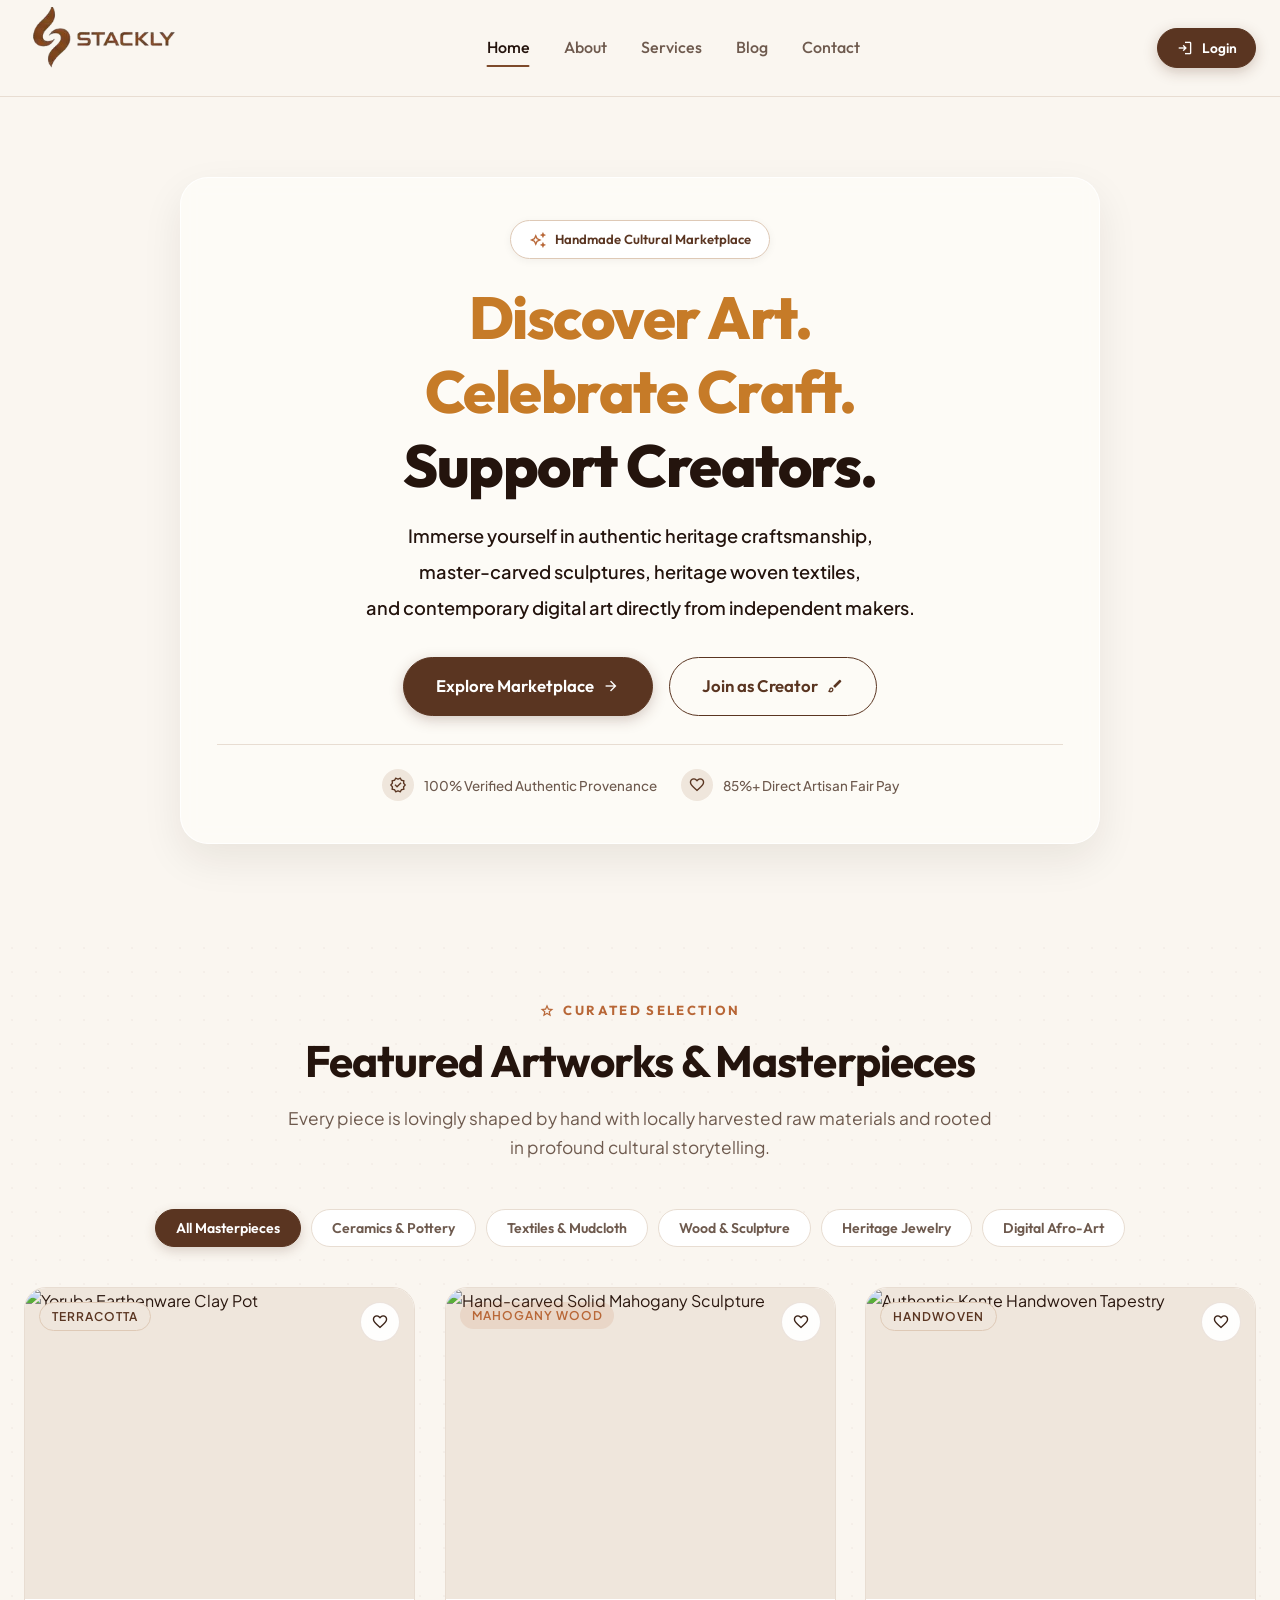
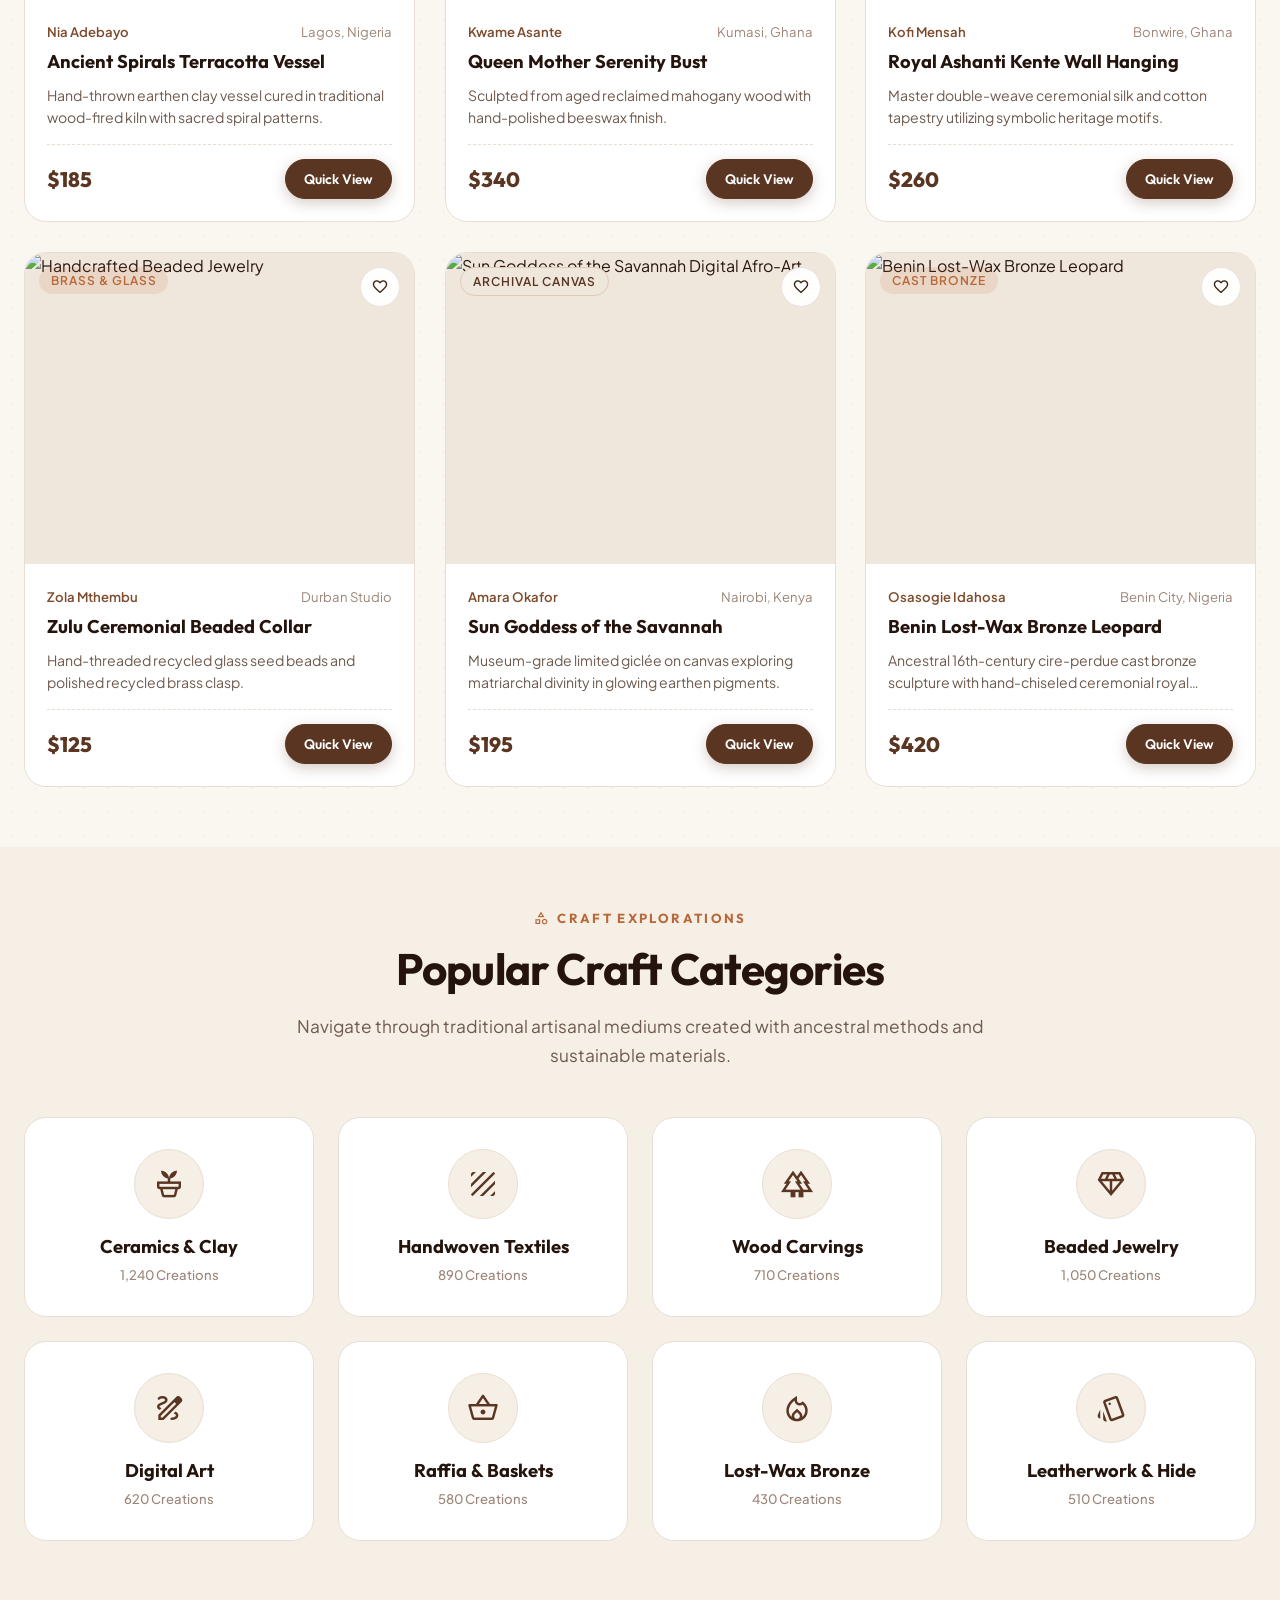
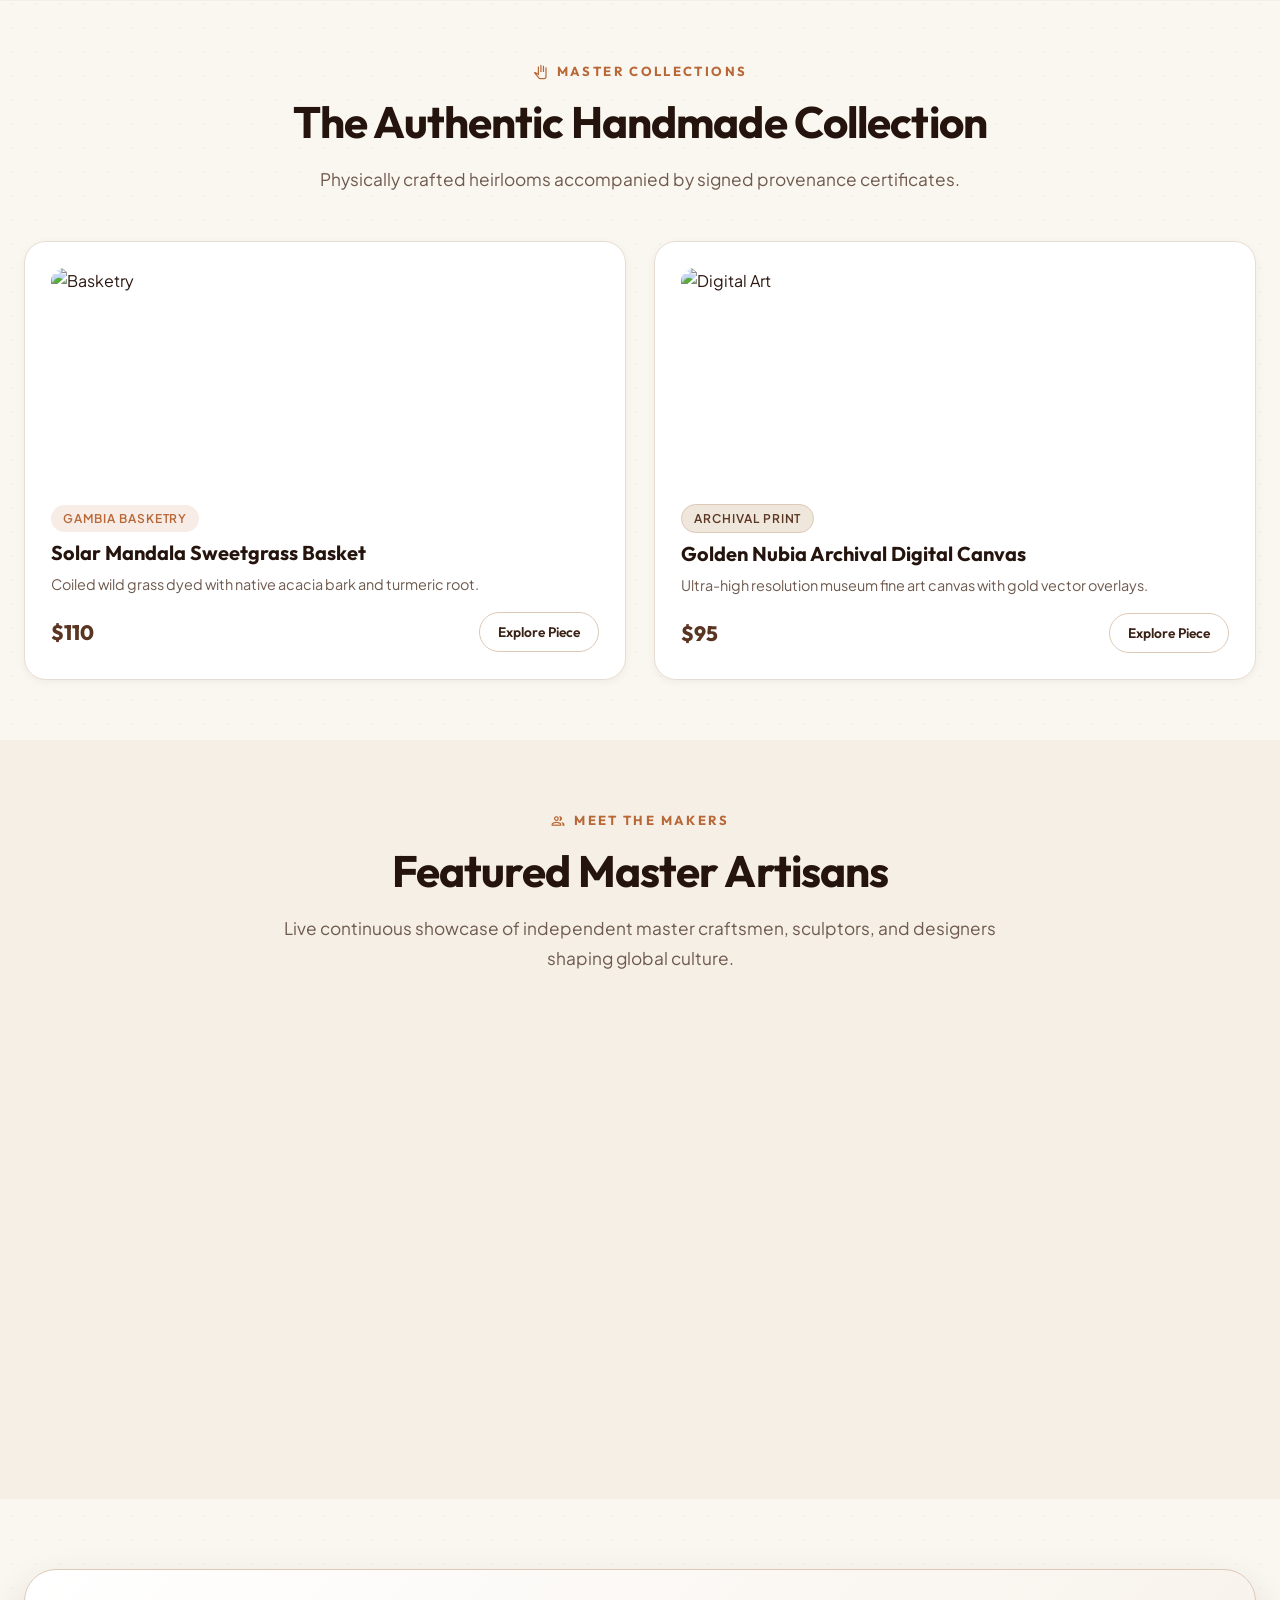
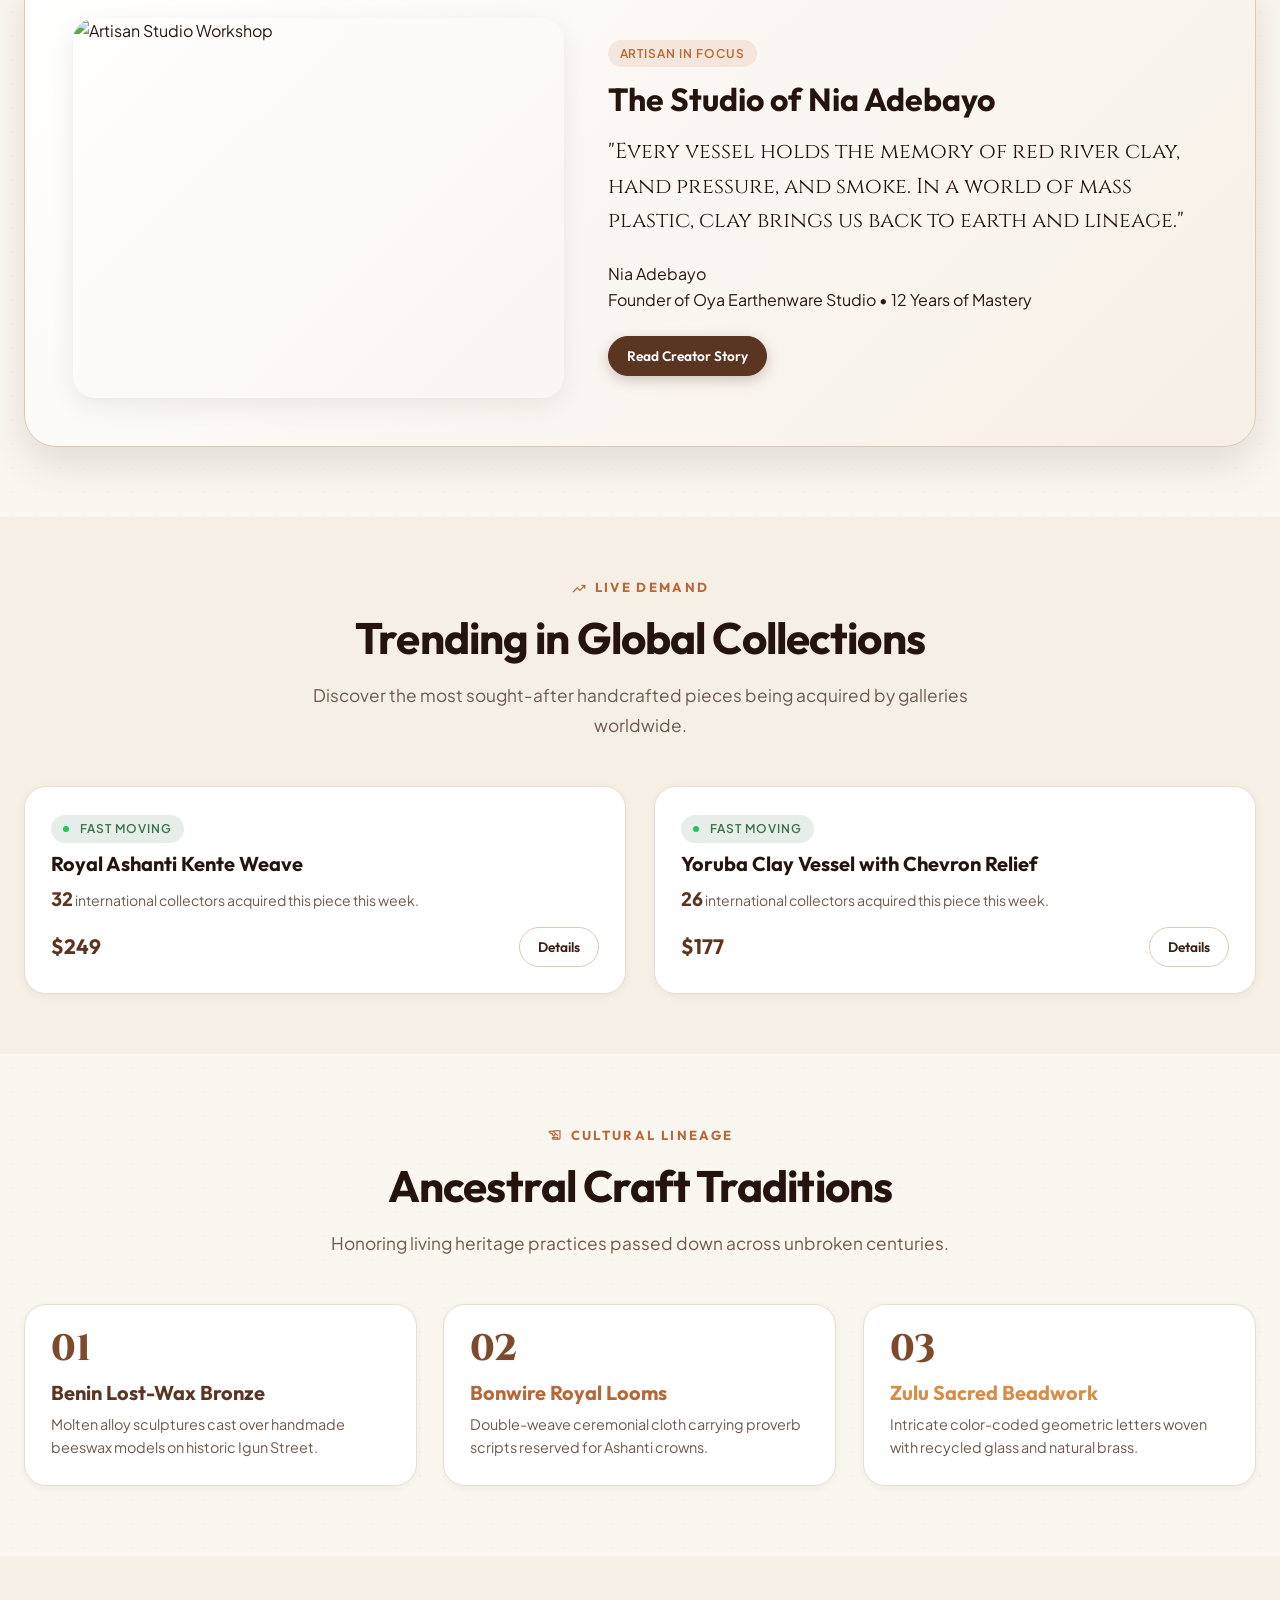
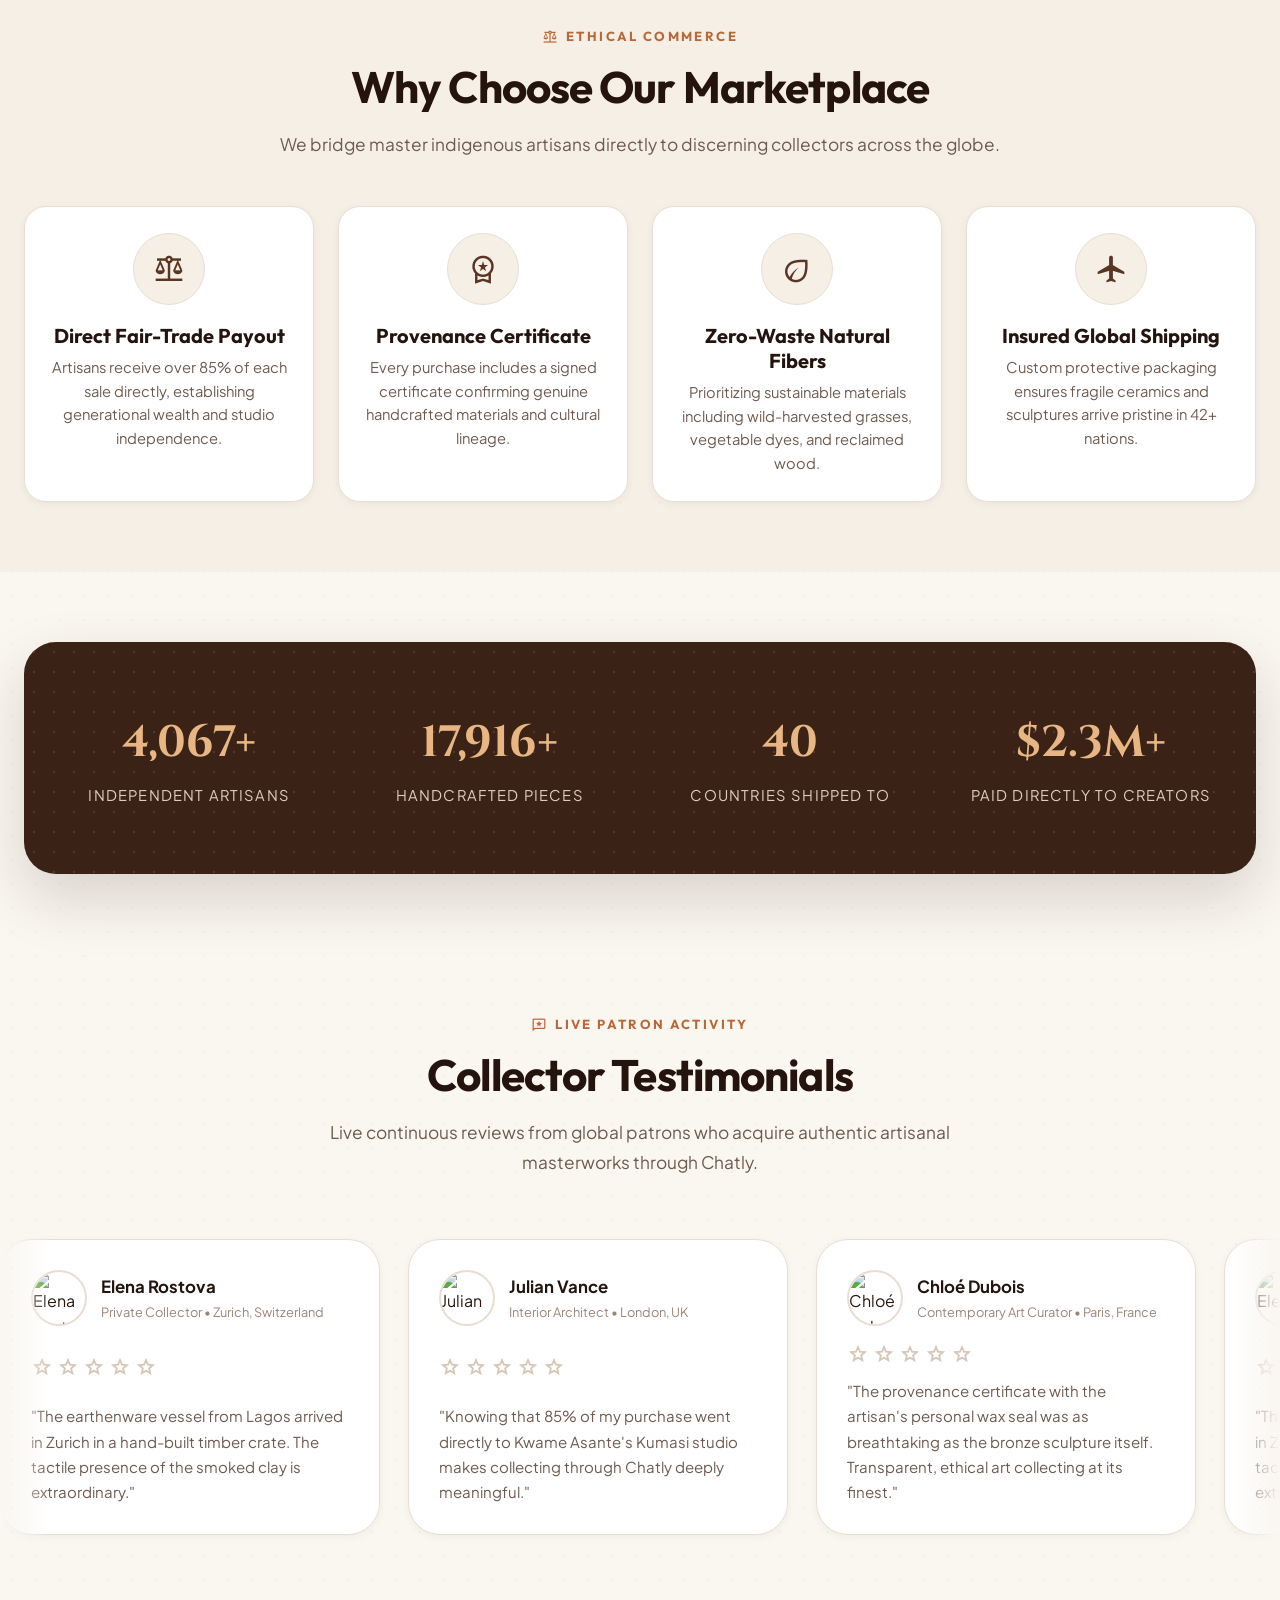
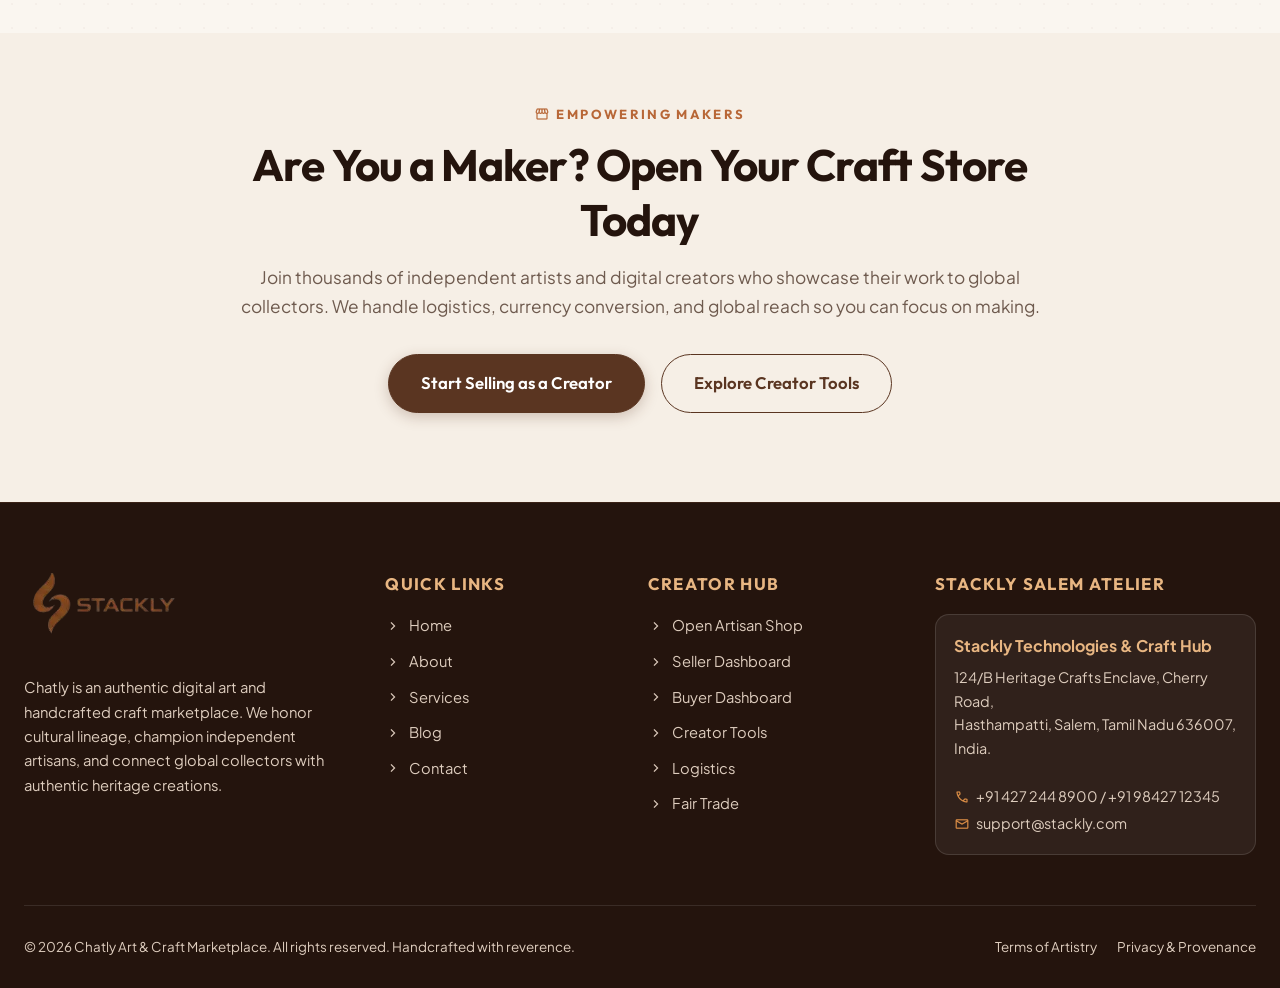
==== index.html @ 134a9aee "Add signup page with form for account creation and preloader animation" ====
<!DOCTYPE html>
<html lang="en">
<head>
  <meta charset="UTF-8">
  <meta name="viewport" content="width=device-width, initial-scale=1.0">
  <title>Chatly | Premium Art & Craft Marketplace</title>
  <meta name="description" content="Discover authentic handcrafted artworks, traditional crafts, sculpted treasures, handwoven textiles, and digital creator collections.">
  <link rel="stylesheet" href="css/style.css">
  <link rel="stylesheet" href="https://fonts.googleapis.com/css2?family=Material+Symbols+Outlined:opsz,wght,FILL,GRAD@20..48,100..700,0..1,-50..200" />
</head>
<body class="craft-texture">

  <!-- UNIQUE ART & CRAFT PRELOADER -->
  <div id="artisan-preloader" class="artisan-preloader" aria-label="Loading Art & Craft Store">
    <div class="preloader-curtain curtain-left"></div>
    <div class="preloader-curtain curtain-right"></div>
    <div class="preloader-content">
      <div class="sketch-stage">
        <svg class="sketch-lines-svg" viewBox="0 0 320 320" fill="none" xmlns="http://www.w3.org/2000/svg">
          <circle class="stroke-ring" cx="160" cy="160" r="118" stroke="rgba(125, 74, 43, 0.35)" stroke-width="2" stroke-dasharray="14 10" />
          <path class="stroke-pencil" d="M 45 160 C 45 96 96 45 160 45 C 224 45 275 96 275 160 C 275 224 224 275 160 275" stroke="#5A3521" stroke-width="2.5" stroke-linecap="round" />
          <path class="stroke-brush" d="M 60 130 Q 160 30 260 130 Q 280 220 160 260 Q 40 220 60 130" stroke="#B86737" stroke-width="3" stroke-linecap="round" />
          <path class="craft-spiral" d="M 160 160 m -28 0 a 28,28 0 1,0 56,0 a 28,28 0 1,0 -56,0 m -18 0 a 46,46 0 1,0 92,0 a 46,46 0 1,0 -92,0" stroke="#7D4A2B" stroke-width="2" stroke-linecap="round" />
        </svg>

        <div class="logo-assemble-container">
          <img src="assets/stacklylogo_18.webp" alt="Chatly Craft Marketplace" class="preloader-logo-img">
        </div>

        <div class="finishing-flourish">
          <span class="finishing-dot dot-1"></span>
          <span class="finishing-dot dot-2"></span>
          <span class="finishing-dot dot-3"></span>
          <span class="finishing-dot dot-4"></span>
        </div>
      </div>
      <div class="preloader-status">
        <span class="craft-label">HANDCRAFTING ARTISANAL EXPERIENCE</span>
        <div class="drawing-progress-bar">
          <div class="progress-fill"></div>
        </div>
      </div>
    </div>
  </div>

  <!-- PUBLIC HEADER -->
  <header class="public-header" id="main-header">
    <div class="container header-inner">
      <a href="index.html" class="brand-logo-link" id="brand-logo-nav">
        <img src="assets/stacklylogo_18.webp" alt="Chatly Logo" class="chatly-logo-img">
      </a>

      <!-- Desktop Nav -->
      <nav class="nav-menu">
        <a href="index.html" class="nav-link active">Home</a>
        <a href="about.html" class="nav-link">About</a>
        <a href="services.html" class="nav-link">Services</a>
        <a href="blog.html" class="nav-link">Blog</a>
        <a href="contact.html" class="nav-link">Contact</a>
      </nav>

      <!-- Clean Login Button (Always points to login.html) -->
      <div class="header-actions">
        <a href="login.html" class="btn btn-primary btn-sm" id="nav-login-btn">
          <span class="material-symbols-outlined" style="font-size:18px;">login</span>
          <span>Login</span>
        </a>
        <button class="mobile-nav-toggle" id="mobile-nav-toggle" aria-label="Toggle navigation menu">
          <span></span><span></span><span></span>
        </button>
      </div>
    </div>

    <!-- Mobile Drawer -->
    <div class="mobile-drawer" id="mobile-drawer">
      <a href="index.html" class="nav-link active">Home</a>
      <a href="about.html" class="nav-link">About</a>
      <a href="services.html" class="nav-link">Services</a>
      <a href="blog.html" class="nav-link">Blog</a>
      <a href="contact.html" class="nav-link">Contact</a>
      <div style="margin-top: 20px; display:flex; flex-direction:column; gap:12px;">
        <a href="login.html" class="btn btn-primary btn-block">Login</a>
        <a href="signup.html" class="btn btn-outline btn-block">Create Account</a>
      </div>
    </div>
  </header>

  <main>
    <!-- SECTION 1: HERO SECTION -->
    <section class="hero-section" id="hero">
      <!-- 5 Live Background Images Carousel (Runs continuously with 2-second interval, clearly visible) -->
      <div class="hero-bg-slideshow" id="hero-bg-slideshow">
        <div class="hero-bg-slide active" style="background-image: url('https://images.unsplash.com/photo-1578749556568-bc2c40e68b61?auto=format&fit=crop&w=1920&q=85');"></div>
        <div class="hero-bg-slide" style="background-image: url('https://images.unsplash.com/photo-1590736969955-71cc94801759?auto=format&fit=crop&w=1920&q=85');"></div>
        <div class="hero-bg-slide" style="background-image: url('https://images.unsplash.com/photo-1513519245088-0e12902e5a38?auto=format&fit=crop&w=1920&q=85');"></div>
        <div class="hero-bg-slide" style="background-image: url('https://images.unsplash.com/photo-1582562124811-c09040d0a901?auto=format&fit=crop&w=1920&q=85');"></div>
        <div class="hero-bg-slide" style="background-image: url('https://images.unsplash.com/photo-1607604276583-eef5d076aa5f?auto=format&fit=crop&w=1920&q=85');"></div>
      </div>

      <div class="container">
        <div class="hero-content-center">
          <div class="hero-badge">
            <span class="material-symbols-outlined" style="font-size:18px; color:var(--c-terracotta);">auto_awesome</span>
            <span>Handmade Cultural Marketplace</span>
          </div>

          <h1 class="hero-title-arranged">
            <span class="hero-line hero-line-gold anim-hero-right-1">Discover Art.</span>
            <span class="hero-line hero-line-gold anim-hero-right-2">Celebrate Craft.</span>
            <span class="hero-line hero-line-brown anim-hero-left">Support Creators.</span>
          </h1>

          <p class="hero-subtitle-arranged">
            <span class="hero-sub-line anim-sub-right-1">Immerse yourself in authentic heritage craftsmanship,</span>
            <span class="hero-sub-line anim-sub-right-2">master-carved sculptures, heritage woven textiles,</span>
            <span class="hero-sub-line anim-sub-right-3">and contemporary digital art directly from independent makers.</span>
          </p>

          <div class="hero-ctas" style="justify-content: center; margin-bottom: 28px;">
            <a href="404.html" onclick="window.location.href='404.html'" class="btn btn-primary btn-lg anim-hero-btn-left">
              <span>Explore Marketplace</span>
              <span class="material-symbols-outlined" style="font-size:18px;">arrow_forward</span>
            </a>
            <a href="404.html" onclick="window.location.href='404.html'" class="btn btn-secondary btn-lg anim-hero-btn-right">
              <span>Join as Creator</span>
              <span class="material-symbols-outlined" style="font-size:18px;">brush</span>
            </a>
          </div>

          <div class="hero-trust" style="justify-content: center; width: 100%;">
            <div class="trust-item">
              <div class="trust-icon"><span class="material-symbols-outlined" style="font-size:18px;">verified</span></div>
              <div class="trust-text">100% Verified Authentic Provenance</div>
            </div>
            <div class="trust-item">
              <div class="trust-icon"><span class="material-symbols-outlined" style="font-size:18px;">favorite</span></div>
              <div class="trust-text">85%+ Direct Artisan Fair Pay</div>
            </div>
          </div>
        </div>
      </div>
    </section>

    <!-- SECTION 2: FEATURED ARTWORKS (FILTER TABS) -->
    <section class="section" id="featured-artworks" style="padding: 60px 0;">
      <div class="container">
        <div class="section-header">
          <span class="section-tag"><span class="material-symbols-outlined" style="font-size:16px;">grade</span> Curated Selection</span>
          <h2 class="section-title">Featured Artworks & Masterpieces</h2>
          <p class="section-subtitle">
            Every piece is lovingly shaped by hand with locally harvested raw materials and rooted in profound cultural storytelling.
          </p>
        </div>

        <div class="filter-tabs">
          <button class="filter-btn active" data-filter="all">All Masterpieces</button>
          <button class="filter-btn" data-filter="ceramics">Ceramics & Pottery</button>
          <button class="filter-btn" data-filter="textiles">Textiles & Mudcloth</button>
          <button class="filter-btn" data-filter="sculpture">Wood & Sculpture</button>
          <button class="filter-btn" data-filter="jewelry">Heritage Jewelry</button>
          <button class="filter-btn" data-filter="digital">Digital Afro-Art</button>
        </div>

        <div class="category-grid">
          <!-- Item 1: Card comes from LEFT side -->
          <div class="product-card artwork-item anim-card-from-left anim-card-delay-1" data-category="ceramics">
            <div class="product-img-wrapper">
              <span class="product-badges">
                <span class="badge badge-craft">Terracotta</span>
              </span>
              <button class="product-wishlist-btn" aria-label="Save to wishlist">
                <span class="material-symbols-outlined" style="font-size:18px;">favorite_border</span>
              </button>
              <img src="https://images.unsplash.com/photo-1578749556568-bc2c40e68b61?auto=format&fit=crop&w=800&q=80" alt="Yoruba Earthenware Clay Pot" class="product-img">
            </div>
            <div class="product-body">
              <div class="product-meta">
                <span class="product-artisan-name">Nia Adebayo</span>
                <span>Lagos, Nigeria</span>
              </div>
              <h3 class="product-title">Ancient Spirals Terracotta Vessel</h3>
              <p class="product-desc">Hand-thrown earthen clay vessel cured in traditional wood-fired kiln with sacred spiral patterns.</p>
              <div class="product-footer">
                <div>
                  <span class="product-price">$185</span>
                </div>
                <a href="404.html" onclick="window.location.href='404.html'" class="btn btn-primary btn-sm">Quick View</a>
              </div>
            </div>
          </div>

          <!-- Item 2: Card comes from UPSIDE (Top) -->
          <div class="product-card artwork-item anim-card-from-top anim-card-delay-2" data-category="sculpture">
            <div class="product-img-wrapper">
              <span class="product-badges">
                <span class="badge badge-terracotta">Mahogany Wood</span>
              </span>
              <button class="product-wishlist-btn" aria-label="Save to wishlist">
                <span class="material-symbols-outlined" style="font-size:18px;">favorite_border</span>
              </button>
              <img src="https://images.unsplash.com/photo-1544717305-2782549b5136?auto=format&fit=crop&w=800&q=80" alt="Hand-carved Solid Mahogany Sculpture" class="product-img">
            </div>
            <div class="product-body">
              <div class="product-meta">
                <span class="product-artisan-name">Kwame Asante</span>
                <span>Kumasi, Ghana</span>
              </div>
              <h3 class="product-title">Queen Mother Serenity Bust</h3>
              <p class="product-desc">Sculpted from aged reclaimed mahogany wood with hand-polished beeswax finish.</p>
              <div class="product-footer">
                <div>
                  <span class="product-price">$340</span>
                </div>
                <a href="404.html" onclick="window.location.href='404.html'" class="btn btn-primary btn-sm">Quick View</a>
              </div>
            </div>
          </div>

          <!-- Item 3: Card comes from RIGHT side -->
          <div class="product-card artwork-item anim-card-from-right anim-card-delay-3" data-category="textiles">
            <div class="product-img-wrapper">
              <span class="product-badges">
                <span class="badge badge-craft">Handwoven</span>
              </span>
              <button class="product-wishlist-btn" aria-label="Save to wishlist">
                <span class="material-symbols-outlined" style="font-size:18px;">favorite_border</span>
              </button>
              <img src="https://images.unsplash.com/photo-1607604276583-eef5d076aa5f?auto=format&fit=crop&w=800&q=80" alt="Authentic Kente Handwoven Tapestry" class="product-img">
            </div>
            <div class="product-body">
              <div class="product-meta">
                <span class="product-artisan-name">Kofi Mensah</span>
                <span>Bonwire, Ghana</span>
              </div>
              <h3 class="product-title">Royal Ashanti Kente Wall Hanging</h3>
              <p class="product-desc">Master double-weave ceremonial silk and cotton tapestry utilizing symbolic heritage motifs.</p>
              <div class="product-footer">
                <div>
                  <span class="product-price">$260</span>
                </div>
                <a href="404.html" onclick="window.location.href='404.html'" class="btn btn-primary btn-sm">Quick View</a>
              </div>
            </div>
          </div>

          <!-- Item 4: Card comes from LEFT side -->
          <div class="product-card artwork-item anim-card-from-left anim-card-delay-4" data-category="jewelry">
            <div class="product-img-wrapper">
              <span class="product-badges">
                <span class="badge badge-terracotta">Brass & Glass</span>
              </span>
              <button class="product-wishlist-btn" aria-label="Save to wishlist">
                <span class="material-symbols-outlined" style="font-size:18px;">favorite_border</span>
              </button>
              <img src="https://images.unsplash.com/photo-1535632066927-ab7c9ab60908?auto=format&fit=crop&w=800&q=80" alt="Handcrafted Beaded Jewelry" class="product-img">
            </div>
            <div class="product-body">
              <div class="product-meta">
                <span class="product-artisan-name">Zola Mthembu</span>
                <span>Durban Studio</span>
              </div>
              <h3 class="product-title">Zulu Ceremonial Beaded Collar</h3>
              <p class="product-desc">Hand-threaded recycled glass seed beads and polished recycled brass clasp.</p>
              <div class="product-footer">
                <div>
                  <span class="product-price">$125</span>
                </div>
                <a href="404.html" onclick="window.location.href='404.html'" class="btn btn-primary btn-sm">Quick View</a>
              </div>
            </div>
          </div>

          <!-- Item 5: Card comes from DOWNSIDE (Bottom) -->
          <div class="product-card artwork-item anim-card-from-bottom anim-card-delay-5" data-category="digital">
            <div class="product-img-wrapper">
              <span class="product-badges">
                <span class="badge badge-craft">Archival Canvas</span>
              </span>
              <button class="product-wishlist-btn" aria-label="Save to wishlist">
                <span class="material-symbols-outlined" style="font-size:18px;">favorite_border</span>
              </button>
              <img src="https://images.unsplash.com/photo-1579783900882-c0d3dad7b119?auto=format&fit=crop&w=800&q=80" alt="Sun Goddess of the Savannah Digital Afro-Art" class="product-img">
            </div>
            <div class="product-body">
              <div class="product-meta">
                <span class="product-artisan-name">Amara Okafor</span>
                <span>Nairobi, Kenya</span>
              </div>
              <h3 class="product-title">Sun Goddess of the Savannah</h3>
              <p class="product-desc">Museum-grade limited giclée on canvas exploring matriarchal divinity in glowing earthen pigments.</p>
              <div class="product-footer">
                <div>
                  <span class="product-price">$195</span>
                </div>
                <a href="404.html" onclick="window.location.href='404.html'" class="btn btn-primary btn-sm">Quick View</a>
              </div>
            </div>
          </div>

          <!-- Item 6: Card comes from RIGHT side -->
          <div class="product-card artwork-item anim-card-from-right anim-card-delay-6" data-category="sculpture">
            <div class="product-img-wrapper">
              <span class="product-badges">
                <span class="badge badge-terracotta">Cast Bronze</span>
              </span>
              <button class="product-wishlist-btn" aria-label="Save to wishlist">
                <span class="material-symbols-outlined" style="font-size:18px;">favorite_border</span>
              </button>
              <img src="https://images.unsplash.com/photo-1606744824163-985d376605aa?auto=format&fit=crop&w=800&q=80" alt="Benin Lost-Wax Bronze Leopard" class="product-img">
            </div>
            <div class="product-body">
              <div class="product-meta">
                <span class="product-artisan-name">Osasogie Idahosa</span>
                <span>Benin City, Nigeria</span>
              </div>
              <h3 class="product-title">Benin Lost-Wax Bronze Leopard</h3>
              <p class="product-desc">Ancestral 16th-century cire-perdue cast bronze sculpture with hand-chiseled ceremonial royal leopard markings.</p>
              <div class="product-footer">
                <div>
                  <span class="product-price">$420</span>
                </div>
                <a href="404.html" onclick="window.location.href='404.html'" class="btn btn-primary btn-sm">Quick View</a>
              </div>
            </div>
          </div>
        </div>
      </div>
    </section>

    <!-- SECTION 3: POPULAR CRAFT CATEGORIES -->
    <section class="section" style="padding: 60px 0; background-color: var(--c-cream-soft);">
      <div class="container">
        <div class="section-header">
          <span class="section-tag"><span class="material-symbols-outlined" style="font-size:16px;">category</span> Craft Explorations</span>
          <h2 class="section-title">Popular Craft Categories</h2>
          <p class="section-subtitle">Navigate through traditional artisanal mediums created with ancestral methods and sustainable materials.</p>
        </div>

        <div class="popular-cat-grid" id="popular-categories-grid">
          <!-- Card 1: Ceramics & Clay (Row 1) -->
          <div class="category-card anim-cat-card anim-cat-delay-1" onclick="window.location.href='404.html'">
            <div class="category-card-bg" style="background-image: url('https://images.unsplash.com/photo-1578749556568-bc2c40e68b61?auto=format&fit=crop&w=700&q=80');"></div>
            <div class="category-card-overlay"></div>
            <div class="category-card-content">
              <div class="category-icon-wrap"><span class="material-symbols-outlined" style="font-size:32px;">potted_plant</span></div>
              <h3 class="category-title">Ceramics & Clay</h3>
              <span class="category-count">1,240 Creations</span>
            </div>
          </div>

          <!-- Card 2: Handwoven Textiles (Row 1) -->
          <div class="category-card anim-cat-card anim-cat-delay-2" onclick="window.location.href='404.html'">
            <div class="category-card-bg" style="background-image: url('https://images.unsplash.com/photo-1590736969955-71cc94801759?auto=format&fit=crop&w=700&q=80');"></div>
            <div class="category-card-overlay"></div>
            <div class="category-card-content">
              <div class="category-icon-wrap"><span class="material-symbols-outlined" style="font-size:32px;">texture</span></div>
              <h3 class="category-title">Handwoven Textiles</h3>
              <span class="category-count">890 Creations</span>
            </div>
          </div>

          <!-- Card 3: Wood Carvings (Row 1) -->
          <div class="category-card anim-cat-card anim-cat-delay-3" onclick="window.location.href='404.html'">
            <div class="category-card-bg" style="background-image: url('https://images.unsplash.com/photo-1513519245088-0e12902e5a38?auto=format&fit=crop&w=700&q=80');"></div>
            <div class="category-card-overlay"></div>
            <div class="category-card-content">
              <div class="category-icon-wrap"><span class="material-symbols-outlined" style="font-size:32px;">forest</span></div>
              <h3 class="category-title">Wood Carvings</h3>
              <span class="category-count">710 Creations</span>
            </div>
          </div>

          <!-- Card 4: Beaded Jewelry (Row 1) -->
          <div class="category-card anim-cat-card anim-cat-delay-4" onclick="window.location.href='404.html'">
            <div class="category-card-bg" style="background-image: url('https://images.unsplash.com/photo-1535632066927-ab7c9ab60908?auto=format&fit=crop&w=700&q=80');"></div>
            <div class="category-card-overlay"></div>
            <div class="category-card-content">
              <div class="category-icon-wrap"><span class="material-symbols-outlined" style="font-size:32px;">diamond</span></div>
              <h3 class="category-title">Beaded Jewelry</h3>
              <span class="category-count">1,050 Creations</span>
            </div>
          </div>

          <!-- Card 5: Digital Art (Row 2) -->
          <div class="category-card anim-cat-card anim-cat-delay-5" onclick="window.location.href='404.html'">
            <div class="category-card-bg" style="background-image: url('https://images.unsplash.com/photo-1579783900882-c0d3dad7b119?auto=format&fit=crop&w=700&q=80');"></div>
            <div class="category-card-overlay"></div>
            <div class="category-card-content">
              <div class="category-icon-wrap"><span class="material-symbols-outlined" style="font-size:32px;">draw</span></div>
              <h3 class="category-title">Digital Art</h3>
              <span class="category-count">620 Creations</span>
            </div>
          </div>

          <!-- Card 6: Raffia & Baskets (Row 2) -->
          <div class="category-card anim-cat-card anim-cat-delay-6" onclick="window.location.href='404.html'">
            <div class="category-card-bg" style="background-image: url('https://images.unsplash.com/photo-1584992236310-6edddc08acff?auto=format&fit=crop&w=700&q=80');"></div>
            <div class="category-card-overlay"></div>
            <div class="category-card-content">
              <div class="category-icon-wrap"><span class="material-symbols-outlined" style="font-size:32px;">shopping_basket</span></div>
              <h3 class="category-title">Raffia & Baskets</h3>
              <span class="category-count">580 Creations</span>
            </div>
          </div>

          <!-- Card 7: Lost-Wax Bronze (Row 2) -->
          <div class="category-card anim-cat-card anim-cat-delay-7" onclick="window.location.href='404.html'">
            <div class="category-card-bg" style="background-image: url('https://images.unsplash.com/photo-1606744824163-985d376605aa?auto=format&fit=crop&w=700&q=80');"></div>
            <div class="category-card-overlay"></div>
            <div class="category-card-content">
              <div class="category-icon-wrap"><span class="material-symbols-outlined" style="font-size:32px;">local_fire_department</span></div>
              <h3 class="category-title">Lost-Wax Bronze</h3>
              <span class="category-count">430 Creations</span>
            </div>
          </div>

          <!-- Card 8: Leatherwork & Hide (Row 2) -->
          <div class="category-card anim-cat-card anim-cat-delay-8" onclick="window.location.href='404.html'">
            <div class="category-card-bg" style="background-image: url('https://images.unsplash.com/photo-1524805444758-089113d48a6d?auto=format&fit=crop&w=700&q=80');"></div>
            <div class="category-card-overlay"></div>
            <div class="category-card-content">
              <div class="category-icon-wrap"><span class="material-symbols-outlined" style="font-size:32px;">style</span></div>
              <h3 class="category-title">Leatherwork & Hide</h3>
              <span class="category-count">510 Creations</span>
            </div>
          </div>
        </div>
      </div>
    </section>

    <!-- SECTION 4: HANDMADE COLLECTION -->
    <section class="section" id="handmade-collection" style="padding: 60px 0; overflow: hidden;">
      <div class="container">
        <div class="section-header">
          <span class="section-tag"><span class="material-symbols-outlined" style="font-size:16px;">pan_tool</span> Master Collections</span>
          <h2 class="section-title">The Authentic Handmade Collection</h2>
          <p class="section-subtitle">Physically crafted heirlooms accompanied by signed provenance certificates.</p>
        </div>

        <div class="handmade-pair-grid" id="handmade-pair-grid">
          <!-- Left Card: Solar Mandala Sweetgrass Basket (Slides In From Left) -->
          <div class="card-artisan anim-from-left anim-handmade-left" id="card-solar-mandala">
            <img src="https://images.unsplash.com/photo-1584992236310-6edddc08acff?auto=format&fit=crop&w=700&q=80" alt="Basketry" style="width:100%; height:220px; object-fit:cover; border-radius:var(--radius-md); margin-bottom:16px;">
            <span class="badge badge-terracotta" style="margin-bottom:8px;">Gambia Basketry</span>
            <h3 style="font-size:1.25rem; margin-bottom:8px;">Solar Mandala Sweetgrass Basket</h3>
            <p style="font-size:0.9rem; color:var(--c-text-muted); margin-bottom:16px;">Coiled wild grass dyed with native acacia bark and turmeric root.</p>
            <div style="display:flex; justify-content:space-between; align-items:center;">
              <span class="product-price">$110</span>
              <a href="404.html" class="btn btn-outline btn-sm" onclick="window.location.href='404.html';">Explore Piece</a>
            </div>
          </div>

          <!-- Right Card: Golden Nubia Archival Digital Canvas (Slides In From Right) -->
          <div class="card-artisan anim-from-right anim-handmade-right" id="card-golden-nubia">
            <img src="https://images.unsplash.com/photo-1579783900882-c0d3dad7b119?auto=format&fit=crop&w=700&q=80" alt="Digital Art" style="width:100%; height:220px; object-fit:cover; border-radius:var(--radius-md); margin-bottom:16px;">
            <span class="badge badge-craft" style="margin-bottom:8px;">Archival Print</span>
            <h3 style="font-size:1.25rem; margin-bottom:8px;">Golden Nubia Archival Digital Canvas</h3>
            <p style="font-size:0.9rem; color:var(--c-text-muted); margin-bottom:16px;">Ultra-high resolution museum fine art canvas with gold vector overlays.</p>
            <div style="display:flex; justify-content:space-between; align-items:center;">
              <span class="product-price">$95</span>
              <a href="404.html" class="btn btn-outline btn-sm" onclick="window.location.href='404.html';">Explore Piece</a>
            </div>
          </div>
        </div>
      </div>
    </section>

    <!-- SECTION 5: FEATURED MASTER ARTISANS (LIVE CONTINUOUS HORIZONTAL MARQUEE) -->
    <section class="section" style="padding: 70px 0; background-color: var(--c-cream-soft); overflow: hidden;">
      <div class="container">
        <div class="section-header">
          <span class="section-tag"><span class="material-symbols-outlined" style="font-size:16px;">group</span> Meet the Makers</span>
          <h2 class="section-title">Featured Master Artisans</h2>
          <p class="section-subtitle">Live continuous showcase of independent master craftsmen, sculptors, and designers shaping global culture.</p>
        </div>
      </div>

      <!-- Continuous Marquee Track -->
      <div class="artist-marquee-container">
        <div class="artist-marquee-track">
          <!-- Artisan 1 -->
          <div class="artist-card">
            <img src="https://images.unsplash.com/photo-1534528741775-53994a69daeb?auto=format&fit=crop&w=400&q=80" alt="Nia Adebayo Portrait" class="artist-avatar">
            <h3 class="artist-name">Nia Adebayo</h3>
            <div class="artist-location"><span class="material-symbols-outlined" style="font-size:16px;">location_on</span> Lagos, Nigeria</div>
            <p class="artist-bio">Ceramic sculptor blending traditional Yoruba earthenware pit-firing with modern silhouettes.</p>
            <div class="artist-stats">
              <div><div class="artist-stat-num">48</div><div class="artist-stat-label">Artworks</div></div>
              <div><div class="artist-stat-num">4.9 <span class="material-symbols-outlined" style="font-size:14px; color:var(--c-ochre); vertical-align:-1px;">star</span></div><div class="artist-stat-label">Rating</div></div>
              <div><div class="artist-stat-num">2.4k</div><div class="artist-stat-label">Collectors</div></div>
            </div>
          </div>

          <!-- Artisan 2 -->
          <div class="artist-card">
            <img src="https://images.unsplash.com/photo-1507003211169-0a1dd7228f2d?auto=format&fit=crop&w=400&q=80" alt="Kwame Asante Portrait" class="artist-avatar">
            <h3 class="artist-name">Kwame Asante</h3>
            <div class="artist-location"><span class="material-symbols-outlined" style="font-size:16px;">location_on</span> Kumasi, Ghana</div>
            <p class="artist-bio">Third-generation wood sculptor working with salvaged jacaranda, ebony, and mahogany.</p>
            <div class="artist-stats">
              <div><div class="artist-stat-num">36</div><div class="artist-stat-label">Artworks</div></div>
              <div><div class="artist-stat-num">5.0 <span class="material-symbols-outlined" style="font-size:14px; color:var(--c-ochre); vertical-align:-1px;">star</span></div><div class="artist-stat-label">Rating</div></div>
              <div><div class="artist-stat-num">1.8k</div><div class="artist-stat-label">Collectors</div></div>
            </div>
          </div>

          <!-- Artisan 3 -->
          <div class="artist-card">
            <img src="https://images.unsplash.com/photo-1517841905240-472988babdf9?auto=format&fit=crop&w=400&q=80" alt="Zola Mthembu Portrait" class="artist-avatar">
            <h3 class="artist-name">Zola Mthembu</h3>
            <div class="artist-location"><span class="material-symbols-outlined" style="font-size:16px;">location_on</span> Durban Studio</div>
            <p class="artist-bio">Weaver and glass bead artisan infusing Zulu geometric color semantics into wearable jewelry.</p>
            <div class="artist-stats">
              <div><div class="artist-stat-num">52</div><div class="artist-stat-label">Artworks</div></div>
              <div><div class="artist-stat-num">4.9 <span class="material-symbols-outlined" style="font-size:14px; color:var(--c-ochre); vertical-align:-1px;">star</span></div><div class="artist-stat-label">Rating</div></div>
              <div><div class="artist-stat-num">3.1k</div><div class="artist-stat-label">Collectors</div></div>
            </div>
          </div>

          <!-- Artisan 4 -->
          <div class="artist-card">
            <img src="https://images.unsplash.com/photo-1500648767791-00dcc994a43e?auto=format&fit=crop&w=400&q=80" alt="Tariq El-Amin Portrait" class="artist-avatar">
            <h3 class="artist-name">Tariq El-Amin</h3>
            <div class="artist-location"><span class="material-symbols-outlined" style="font-size:16px;">location_on</span> Cairo, Egypt</div>
            <p class="artist-bio">Digital fine artist exploring Nubian mythologies through architectural generative 3D forms.</p>
            <div class="artist-stats">
              <div><div class="artist-stat-num">41</div><div class="artist-stat-label">Artworks</div></div>
              <div><div class="artist-stat-num">4.8 <span class="material-symbols-outlined" style="font-size:14px; color:var(--c-ochre); vertical-align:-1px;">star</span></div><div class="artist-stat-label">Rating</div></div>
              <div><div class="artist-stat-num">1.9k</div><div class="artist-stat-label">Collectors</div></div>
            </div>
          </div>

          <!-- Artisan 5 -->
          <div class="artist-card">
            <img src="https://images.unsplash.com/photo-1544005313-94ddf0286df2?auto=format&fit=crop&w=400&q=80" alt="Amina Jallow Portrait" class="artist-avatar">
            <h3 class="artist-name">Amina Jallow</h3>
            <div class="artist-location"><span class="material-symbols-outlined" style="font-size:16px;">location_on</span> Banjul, Gambia</div>
            <p class="artist-bio">Master basket weaver transforming wild sweetgrass and vegetable dyes into museum vessels.</p>
            <div class="artist-stats">
              <div><div class="artist-stat-num">64</div><div class="artist-stat-label">Artworks</div></div>
              <div><div class="artist-stat-num">5.0 <span class="material-symbols-outlined" style="font-size:14px; color:var(--c-ochre); vertical-align:-1px;">star</span></div><div class="artist-stat-label">Rating</div></div>
              <div><div class="artist-stat-num">3.6k</div><div class="artist-stat-label">Collectors</div></div>
            </div>
          </div>

          <!-- Duplicated Set of 5 Artisans for Seamless Continuous Infinite Loop -->
          <div class="artist-card">
            <img src="https://images.unsplash.com/photo-1534528741775-53994a69daeb?auto=format&fit=crop&w=400&q=80" alt="Nia Adebayo Portrait" class="artist-avatar">
            <h3 class="artist-name">Nia Adebayo</h3>
            <div class="artist-location"><span class="material-symbols-outlined" style="font-size:16px;">location_on</span> Lagos, Nigeria</div>
            <p class="artist-bio">Ceramic sculptor blending traditional Yoruba earthenware pit-firing with modern silhouettes.</p>
            <div class="artist-stats">
              <div><div class="artist-stat-num">48</div><div class="artist-stat-label">Artworks</div></div>
              <div><div class="artist-stat-num">4.9 <span class="material-symbols-outlined" style="font-size:14px; color:var(--c-ochre); vertical-align:-1px;">star</span></div><div class="artist-stat-label">Rating</div></div>
              <div><div class="artist-stat-num">2.4k</div><div class="artist-stat-label">Collectors</div></div>
            </div>
          </div>

          <div class="artist-card">
            <img src="https://images.unsplash.com/photo-1507003211169-0a1dd7228f2d?auto=format&fit=crop&w=400&q=80" alt="Kwame Asante Portrait" class="artist-avatar">
            <h3 class="artist-name">Kwame Asante</h3>
            <div class="artist-location"><span class="material-symbols-outlined" style="font-size:16px;">location_on</span> Kumasi, Ghana</div>
            <p class="artist-bio">Third-generation wood sculptor working with salvaged jacaranda, ebony, and mahogany.</p>
            <div class="artist-stats">
              <div><div class="artist-stat-num">36</div><div class="artist-stat-label">Artworks</div></div>
              <div><div class="artist-stat-num">5.0 <span class="material-symbols-outlined" style="font-size:14px; color:var(--c-ochre); vertical-align:-1px;">star</span></div><div class="artist-stat-label">Rating</div></div>
              <div><div class="artist-stat-num">1.8k</div><div class="artist-stat-label">Collectors</div></div>
            </div>
          </div>

          <div class="artist-card">
            <img src="https://images.unsplash.com/photo-1517841905240-472988babdf9?auto=format&fit=crop&w=400&q=80" alt="Zola Mthembu Portrait" class="artist-avatar">
            <h3 class="artist-name">Zola Mthembu</h3>
            <div class="artist-location"><span class="material-symbols-outlined" style="font-size:16px;">location_on</span> Durban Studio</div>
            <p class="artist-bio">Weaver and glass bead artisan infusing Zulu geometric color semantics into wearable jewelry.</p>
            <div class="artist-stats">
              <div><div class="artist-stat-num">52</div><div class="artist-stat-label">Artworks</div></div>
              <div><div class="artist-stat-num">4.9 <span class="material-symbols-outlined" style="font-size:14px; color:var(--c-ochre); vertical-align:-1px;">star</span></div><div class="artist-stat-label">Rating</div></div>
              <div><div class="artist-stat-num">3.1k</div><div class="artist-stat-label">Collectors</div></div>
            </div>
          </div>

          <div class="artist-card">
            <img src="https://images.unsplash.com/photo-1500648767791-00dcc994a43e?auto=format&fit=crop&w=400&q=80" alt="Tariq El-Amin Portrait" class="artist-avatar">
            <h3 class="artist-name">Tariq El-Amin</h3>
            <div class="artist-location"><span class="material-symbols-outlined" style="font-size:16px;">location_on</span> Cairo, Egypt</div>
            <p class="artist-bio">Digital fine artist exploring Nubian mythologies through architectural generative 3D forms.</p>
            <div class="artist-stats">
              <div><div class="artist-stat-num">41</div><div class="artist-stat-label">Artworks</div></div>
              <div><div class="artist-stat-num">4.8 <span class="material-symbols-outlined" style="font-size:14px; color:var(--c-ochre); vertical-align:-1px;">star</span></div><div class="artist-stat-label">Rating</div></div>
              <div><div class="artist-stat-num">1.9k</div><div class="artist-stat-label">Collectors</div></div>
            </div>
          </div>

          <div class="artist-card">
            <img src="https://images.unsplash.com/photo-1544005313-94ddf0286df2?auto=format&fit=crop&w=400&q=80" alt="Amina Jallow Portrait" class="artist-avatar">
            <h3 class="artist-name">Amina Jallow</h3>
            <div class="artist-location"><span class="material-symbols-outlined" style="font-size:16px;">location_on</span> Banjul, Gambia</div>
            <p class="artist-bio">Master basket weaver transforming wild sweetgrass and vegetable dyes into museum vessels.</p>
            <div class="artist-stats">
              <div><div class="artist-stat-num">64</div><div class="artist-stat-label">Artworks</div></div>
              <div><div class="artist-stat-num">5.0 <span class="material-symbols-outlined" style="font-size:14px; color:var(--c-ochre); vertical-align:-1px;">star</span></div><div class="artist-stat-label">Rating</div></div>
              <div><div class="artist-stat-num">3.6k</div><div class="artist-stat-label">Collectors</div></div>
            </div>
          </div>
        </div>
      </div>
    </section>

    <!-- SECTION 6: CREATOR SPOTLIGHT -->
    <section class="section" style="padding: 70px 0;">
      <div class="container">
        <div class="spotlight-card">
          <div class="spotlight-media">
            <img src="https://images.unsplash.com/photo-1513519245088-0e12902e5a38?auto=format&fit=crop&w=1000&q=80" alt="Artisan Studio Workshop">
          </div>
          <div>
            <span class="badge badge-terracotta" style="margin-bottom:12px;">Artisan In Focus</span>
            <h3 style="font-size:2rem; margin-bottom:16px;">The Studio of Nia Adebayo</h3>
            <p class="spotlight-quote">
              "Every vessel holds the memory of red river clay, hand pressure, and smoke. In a world of mass plastic, clay brings us back to earth and lineage."
            </p>
            <div class="spotlight-author">
              <div>
                <div class="author-title">Nia Adebayo</div>
                <div class="author-role">Founder of Oya Earthenware Studio • 12 Years of Mastery</div>
              </div>
            </div>
            <div style="margin-top: 24px;">
              <a href="404.html" class="btn btn-primary btn-sm">Read Creator Story</a>
            </div>
          </div>
        </div>
      </div>
    </section>

    <!-- SECTION 7: TRENDING PRODUCTS -->
    <section class="section" id="trending-products-section" style="padding: 60px 0; background-color: var(--c-cream-soft); overflow: hidden;">
      <div class="container">
        <div class="section-header">
          <span class="section-tag"><span class="material-symbols-outlined" style="font-size:16px;">trending_up</span> Live Demand</span>
          <h2 class="section-title">Trending in Global Collections</h2>
          <p class="section-subtitle">Discover the most sought-after handcrafted pieces being acquired by galleries worldwide.</p>
        </div>
        <div class="trending-global-grid" id="trending-global-grid">
          <!-- Card 1: Royal Ashanti Kente Weave (Initially presented 2nd, shuffles to 1st) -->
          <div class="card-artisan anim-shuffle-card-1" id="card-trending-kente">
            <span class="badge badge-success" style="margin-bottom:8px;"><span style="display:inline-block; width:6px; height:6px; border-radius:50%; background:#22c55e; margin-right:5px; vertical-align:1px; animation:pulseDot 1.5s infinite;"></span>Fast Moving</span>
            <h4 style="font-size:1.25rem; margin-bottom:8px;">Royal Ashanti Kente Weave</h4>
            <p style="font-size:0.88rem; color:var(--c-text-muted); margin:8px 0 14px 0;">
              <strong class="live-counter-num" data-target="34" style="color:var(--c-warm-brown); font-size:1.15rem; font-weight:800;">0</strong> international collectors acquired this piece this week.
            </p>
            <div style="display:flex; justify-content:space-between; align-items:center;">
              <span class="product-price live-counter-price" data-target="260" style="font-weight:700;">$0</span>
              <a href="404.html" class="btn btn-outline btn-sm" onclick="window.location.href='404.html';">Details</a>
            </div>
          </div>

          <!-- Card 2: Yoruba Clay Vessel (Initially presented 1st, shuffles to 2nd) -->
          <div class="card-artisan anim-shuffle-card-2" id="card-trending-clay">
            <span class="badge badge-success" style="margin-bottom:8px;"><span style="display:inline-block; width:6px; height:6px; border-radius:50%; background:#22c55e; margin-right:5px; vertical-align:1px; animation:pulseDot 1.5s infinite;"></span>Fast Moving</span>
            <h4 style="font-size:1.25rem; margin-bottom:8px;">Yoruba Clay Vessel with Chevron Relief</h4>
            <p style="font-size:0.88rem; color:var(--c-text-muted); margin:8px 0 14px 0;">
              <strong class="live-counter-num" data-target="28" style="color:var(--c-warm-brown); font-size:1.15rem; font-weight:800;">0</strong> international collectors acquired this piece this week.
            </p>
            <div style="display:flex; justify-content:space-between; align-items:center;">
              <span class="product-price live-counter-price" data-target="185" style="font-weight:700;">$0</span>
              <a href="404.html" class="btn btn-outline btn-sm" onclick="window.location.href='404.html';">Details</a>
            </div>
          </div>
        </div>
      </div>
    </section>

    <!-- SECTION 8: ANCESTRAL CRAFT COLLECTION & HERITAGE -->
    <section class="section" id="ancestral-traditions-section" style="padding: 70px 0; overflow: hidden;">
      <div class="container">
        <div class="section-header">
          <span class="section-tag"><span class="material-symbols-outlined" style="font-size:16px;">history_edu</span> Cultural Lineage</span>
          <h2 class="section-title">Ancestral Craft Traditions</h2>
          <p class="section-subtitle">Honoring living heritage practices passed down across unbroken centuries.</p>
        </div>
        <div class="ancestral-traditions-grid" id="ancestral-traditions-grid">
          <!-- Card 1 (Numbered 01): Benin Lost-Wax Bronze -->
          <div class="card-artisan anim-tradition-1" id="tradition-card-1">
            <span class="tradition-num">01</span>
            <h4 style="color:var(--c-warm-brown); font-size:1.25rem; margin-bottom:8px;">Benin Lost-Wax Bronze</h4>
            <p style="font-size:0.9rem; color:var(--c-text-muted);">Molten alloy sculptures cast over handmade beeswax models on historic Igun Street.</p>
          </div>
          <!-- Card 2 (Numbered 02): Bonwire Royal Looms -->
          <div class="card-artisan anim-tradition-2" id="tradition-card-2">
            <span class="tradition-num">02</span>
            <h4 style="color:var(--c-terracotta); font-size:1.25rem; margin-bottom:8px;">Bonwire Royal Looms</h4>
            <p style="font-size:0.9rem; color:var(--c-text-muted);">Double-weave ceremonial cloth carrying proverb scripts reserved for Ashanti crowns.</p>
          </div>
          <!-- Card 3 (Numbered 03): Zulu Sacred Beadwork -->
          <div class="card-artisan anim-tradition-3" id="tradition-card-3">
            <span class="tradition-num">03</span>
            <h4 style="color:var(--c-ochre); font-size:1.25rem; margin-bottom:8px;">Zulu Sacred Beadwork</h4>
            <p style="font-size:0.9rem; color:var(--c-text-muted);">Intricate color-coded geometric letters woven with recycled glass and natural brass.</p>
          </div>
        </div>
      </div>
    </section>

    <!-- SECTION 9: WHY CHOOSE OUR MARKETPLACE -->
    <section class="section" id="why-choose-section" style="padding: 70px 0; background-color: var(--c-cream-soft); overflow: hidden;">
      <div class="container">
        <div class="section-header">
          <span class="section-tag"><span class="material-symbols-outlined" style="font-size:16px;">balance</span> Ethical Commerce</span>
          <h2 class="section-title">Why Choose Our Marketplace</h2>
          <p class="section-subtitle">We bridge master indigenous artisans directly to discerning collectors across the globe.</p>
        </div>

        <div class="why-choose-grid" id="why-choose-grid">
          <!-- Card 1 (Downside Slide): Direct Fair-Trade Payout -->
          <div class="card-artisan why-choose-card anim-choose-from-bottom" id="choose-card-1">
            <div class="category-icon-wrap"><span class="material-symbols-outlined" style="font-size:32px;">balance</span></div>
            <h3 style="font-size: 1.25rem; margin-bottom: 8px;">Direct Fair-Trade Payout</h3>
            <p style="font-size: 0.92rem; color: var(--c-text-muted);">Artisans receive over 85% of each sale directly, establishing generational wealth and studio independence.</p>
          </div>

          <!-- Card 2 (Downside Slide): Provenance Certificate -->
          <div class="card-artisan why-choose-card anim-choose-from-bottom anim-choose-delay-1" id="choose-card-2">
            <div class="category-icon-wrap"><span class="material-symbols-outlined" style="font-size:32px;">workspace_premium</span></div>
            <h3 style="font-size: 1.25rem; margin-bottom: 8px;">Provenance Certificate</h3>
            <p style="font-size: 0.92rem; color: var(--c-text-muted);">Every purchase includes a signed certificate confirming genuine handcrafted materials and cultural lineage.</p>
          </div>

          <!-- Card 3 (Upside Slide): Zero-Waste Natural Fibers -->
          <div class="card-artisan why-choose-card anim-choose-from-top anim-choose-delay-2" id="choose-card-3">
            <div class="category-icon-wrap"><span class="material-symbols-outlined" style="font-size:32px;">eco</span></div>
            <h3 style="font-size: 1.25rem; margin-bottom: 8px;">Zero-Waste Natural Fibers</h3>
            <p style="font-size: 0.92rem; color: var(--c-text-muted);">Prioritizing sustainable materials including wild-harvested grasses, vegetable dyes, and reclaimed wood.</p>
          </div>

          <!-- Card 4 (Upside Slide): Insured Global Shipping -->
          <div class="card-artisan why-choose-card anim-choose-from-top anim-choose-delay-3" id="choose-card-4">
            <div class="category-icon-wrap"><span class="material-symbols-outlined" style="font-size:32px;">flight</span></div>
            <h3 style="font-size: 1.25rem; margin-bottom: 8px;">Insured Global Shipping</h3>
            <p style="font-size: 0.92rem; color: var(--c-text-muted);">Custom protective packaging ensures fragile ceramics and sculptures arrive pristine in 42+ nations.</p>
          </div>
        </div>
      </div>
    </section>

    <!-- SECTION 10: STATISTICS BANNER -->
    <div class="container">
      <div class="stats-banner" id="stats-banner">
        <div class="stats-grid">
          <div class="stat-item" id="stat-item-artisans">
            <div class="stat-number live-stat-num" data-target="4200" data-suffix="+">0</div>
            <div class="stat-desc">Independent Artisans</div>
          </div>
          <div class="stat-item" id="stat-item-pieces">
            <div class="stat-number live-stat-num" data-target="18500" data-suffix="+">0</div>
            <div class="stat-desc">Handcrafted Pieces</div>
          </div>
          <div class="stat-item" id="stat-item-countries">
            <div class="stat-number live-stat-num" data-target="42" data-suffix="">0</div>
            <div class="stat-desc">Countries Shipped To</div>
          </div>
          <div class="stat-item" id="stat-item-paid">
            <div class="stat-number live-stat-num" data-target="2.4" data-prefix="$" data-suffix="M+">$0.0M</div>
            <div class="stat-desc">Paid Directly to Creators</div>
          </div>
        </div>
      </div>
    </div>

    <!-- SECTION 11: CUSTOMER TESTIMONIALS (LIVE CONTINUOUS RUN & EMPTY STARS FILL TO BROWN) -->
    <section class="section" id="testimonials-section" style="padding: 70px 0; overflow: hidden;">
      <div class="container">
        <div class="section-header">
          <span class="section-tag"><span class="material-symbols-outlined" style="font-size:16px;">reviews</span> Live Patron Activity</span>
          <h2 class="section-title">Collector Testimonials</h2>
          <p class="section-subtitle">Live continuous reviews from global patrons who acquire authentic artisanal masterworks through Chatly.</p>
        </div>
      </div>

      <!-- Live Running Testimonials Track (Smooth Continuous Loop, Pauses on Hover) -->
      <div class="testimonial-live-container">
        <div class="testimonial-live-track">
          <!-- Card 1: Elena Rostova -->
          <div class="card-artisan testimonial-card">
            <div class="testimonial-header">
              <img src="https://images.unsplash.com/photo-1580489944761-15a19d654956?auto=format&fit=crop&w=200&q=80" alt="Elena Rostova Portrait" class="testimonial-avatar">
              <div>
                <strong class="testimonial-author-name">Elena Rostova</strong>
                <div class="testimonial-author-role">Private Collector • Zurich, Switzerland</div>
              </div>
            </div>
            <div class="testimonial-stars">
              <span class="material-symbols-outlined star-icon">star</span>
              <span class="material-symbols-outlined star-icon">star</span>
              <span class="material-symbols-outlined star-icon">star</span>
              <span class="material-symbols-outlined star-icon">star</span>
              <span class="material-symbols-outlined star-icon">star</span>
            </div>
            <p class="testimonial-quote">
              "The earthenware vessel from Lagos arrived in Zurich in a hand-built timber crate. The tactile presence of the smoked clay is extraordinary."
            </p>
          </div>

          <!-- Card 2: Julian Vance -->
          <div class="card-artisan testimonial-card">
            <div class="testimonial-header">
              <img src="https://images.unsplash.com/photo-1507003211169-0a1dd7228f2d?auto=format&fit=crop&w=200&q=80" alt="Julian Vance Portrait" class="testimonial-avatar">
              <div>
                <strong class="testimonial-author-name">Julian Vance</strong>
                <div class="testimonial-author-role">Interior Architect • London, UK</div>
              </div>
            </div>
            <div class="testimonial-stars">
              <span class="material-symbols-outlined star-icon">star</span>
              <span class="material-symbols-outlined star-icon">star</span>
              <span class="material-symbols-outlined star-icon">star</span>
              <span class="material-symbols-outlined star-icon">star</span>
              <span class="material-symbols-outlined star-icon">star</span>
            </div>
            <p class="testimonial-quote">
              "Knowing that 85% of my purchase went directly to Kwame Asante's Kumasi studio makes collecting through Chatly deeply meaningful."
            </p>
          </div>

          <!-- Card 3: Chloé Dubois -->
          <div class="card-artisan testimonial-card">
            <div class="testimonial-header">
              <img src="https://images.unsplash.com/photo-1573496359142-b8d87734a5a2?auto=format&fit=crop&w=200&q=80" alt="Chloé Dubois Portrait" class="testimonial-avatar">
              <div>
                <strong class="testimonial-author-name">Chloé Dubois</strong>
                <div class="testimonial-author-role">Contemporary Art Curator • Paris, France</div>
              </div>
            </div>
            <div class="testimonial-stars">
              <span class="material-symbols-outlined star-icon">star</span>
              <span class="material-symbols-outlined star-icon">star</span>
              <span class="material-symbols-outlined star-icon">star</span>
              <span class="material-symbols-outlined star-icon">star</span>
              <span class="material-symbols-outlined star-icon">star</span>
            </div>
            <p class="testimonial-quote">
              "The provenance certificate with the artisan's personal wax seal was as breathtaking as the bronze sculpture itself. Transparent, ethical art collecting at its finest."
            </p>
          </div>

          <!-- Duplicated Set for Seamless Continuous Infinite Live Run -->
          <div class="card-artisan testimonial-card">
            <div class="testimonial-header">
              <img src="https://images.unsplash.com/photo-1580489944761-15a19d654956?auto=format&fit=crop&w=200&q=80" alt="Elena Rostova Portrait" class="testimonial-avatar">
              <div>
                <strong class="testimonial-author-name">Elena Rostova</strong>
                <div class="testimonial-author-role">Private Collector • Zurich, Switzerland</div>
              </div>
            </div>
            <div class="testimonial-stars">
              <span class="material-symbols-outlined star-icon">star</span>
              <span class="material-symbols-outlined star-icon">star</span>
              <span class="material-symbols-outlined star-icon">star</span>
              <span class="material-symbols-outlined star-icon">star</span>
              <span class="material-symbols-outlined star-icon">star</span>
            </div>
            <p class="testimonial-quote">
              "The earthenware vessel from Lagos arrived in Zurich in a hand-built timber crate. The tactile presence of the smoked clay is extraordinary."
            </p>
          </div>

          <div class="card-artisan testimonial-card">
            <div class="testimonial-header">
              <img src="https://images.unsplash.com/photo-1507003211169-0a1dd7228f2d?auto=format&fit=crop&w=200&q=80" alt="Julian Vance Portrait" class="testimonial-avatar">
              <div>
                <strong class="testimonial-author-name">Julian Vance</strong>
                <div class="testimonial-author-role">Interior Architect • London, UK</div>
              </div>
            </div>
            <div class="testimonial-stars">
              <span class="material-symbols-outlined star-icon">star</span>
              <span class="material-symbols-outlined star-icon">star</span>
              <span class="material-symbols-outlined star-icon">star</span>
              <span class="material-symbols-outlined star-icon">star</span>
              <span class="material-symbols-outlined star-icon">star</span>
            </div>
            <p class="testimonial-quote">
              "Knowing that 85% of my purchase went directly to Kwame Asante's Kumasi studio makes collecting through Chatly deeply meaningful."
            </p>
          </div>

          <div class="card-artisan testimonial-card">
            <div class="testimonial-header">
              <img src="https://images.unsplash.com/photo-1573496359142-b8d87734a5a2?auto=format&fit=crop&w=200&q=80" alt="Chloé Dubois Portrait" class="testimonial-avatar">
              <div>
                <strong class="testimonial-author-name">Chloé Dubois</strong>
                <div class="testimonial-author-role">Contemporary Art Curator • Paris, France</div>
              </div>
            </div>
            <div class="testimonial-stars">
              <span class="material-symbols-outlined star-icon">star</span>
              <span class="material-symbols-outlined star-icon">star</span>
              <span class="material-symbols-outlined star-icon">star</span>
              <span class="material-symbols-outlined star-icon">star</span>
              <span class="material-symbols-outlined star-icon">star</span>
            </div>
            <p class="testimonial-quote">
              "The provenance certificate with the artisan's personal wax seal was as breathtaking as the bronze sculpture itself. Transparent, ethical art collecting at its finest."
            </p>
          </div>
        </div>
      </div>
    </section>

    <!-- SECTION 12: CALL TO ACTION FOR CREATORS -->
    <section class="section maker-cta-section" id="maker-cta-section" style="padding: 70px 0 90px 0; text-align: center; background-color: var(--c-cream-soft); overflow: hidden;">
      <div class="container container-narrow">
        <span class="section-tag maker-cta-tag"><span class="material-symbols-outlined" style="font-size:16px;">storefront</span> Empowering Makers</span>
        <h2 class="section-title maker-cta-title anim-cta-words-right" id="maker-cta-title">
          <span class="cta-word-right" style="--w-idx: 0;">Are</span>
          <span class="cta-word-right" style="--w-idx: 1;">You</span>
          <span class="cta-word-right" style="--w-idx: 2;">a</span>
          <span class="cta-word-right" style="--w-idx: 3;">Maker?</span>
          <span class="cta-word-right" style="--w-idx: 4;">Open</span>
          <span class="cta-word-right" style="--w-idx: 5;">Your</span>
          <span class="cta-word-right" style="--w-idx: 6;">Craft</span>
          <span class="cta-word-right" style="--w-idx: 7;">Store</span>
          <span class="cta-word-right" style="--w-idx: 8;">Today</span>
        </h2>
        <p class="section-subtitle maker-cta-sentence anim-cta-words-left" id="maker-cta-sentence" style="margin-bottom: 32px;">
          <span class="cta-word-left" style="--w-idx: 0;">Join</span>
          <span class="cta-word-left" style="--w-idx: 1;">thousands</span>
          <span class="cta-word-left" style="--w-idx: 2;">of</span>
          <span class="cta-word-left" style="--w-idx: 3;">independent</span>
          <span class="cta-word-left" style="--w-idx: 4;">artists</span>
          <span class="cta-word-left" style="--w-idx: 5;">and</span>
          <span class="cta-word-left" style="--w-idx: 6;">digital</span>
          <span class="cta-word-left" style="--w-idx: 7;">creators</span>
          <span class="cta-word-left" style="--w-idx: 8;">who</span>
          <span class="cta-word-left" style="--w-idx: 9;">showcase</span>
          <span class="cta-word-left" style="--w-idx: 10;">their</span>
          <span class="cta-word-left" style="--w-idx: 11;">work</span>
          <span class="cta-word-left" style="--w-idx: 12;">to</span>
          <span class="cta-word-left" style="--w-idx: 13;">global</span>
          <span class="cta-word-left" style="--w-idx: 14;">collectors.</span>
          <span class="cta-word-left" style="--w-idx: 15;">We</span>
          <span class="cta-word-left" style="--w-idx: 16;">handle</span>
          <span class="cta-word-left" style="--w-idx: 17;">logistics,</span>
          <span class="cta-word-left" style="--w-idx: 18;">currency</span>
          <span class="cta-word-left" style="--w-idx: 19;">conversion,</span>
          <span class="cta-word-left" style="--w-idx: 20;">and</span>
          <span class="cta-word-left" style="--w-idx: 21;">global</span>
          <span class="cta-word-left" style="--w-idx: 22;">reach</span>
          <span class="cta-word-left" style="--w-idx: 23;">so</span>
          <span class="cta-word-left" style="--w-idx: 24;">you</span>
          <span class="cta-word-left" style="--w-idx: 25;">can</span>
          <span class="cta-word-left" style="--w-idx: 26;">focus</span>
          <span class="cta-word-left" style="--w-idx: 27;">on</span>
          <span class="cta-word-left" style="--w-idx: 28;">making.</span>
        </p>
        <div class="maker-cta-actions" style="display:flex; justify-content:center; gap:16px; flex-wrap:wrap;">
          <a href="404.html" id="btn-start-selling-creator" class="btn btn-primary btn-lg cta-btn-left">Start Selling as a Creator</a>
          <a href="404.html" id="btn-explore-creator-tools" class="btn btn-secondary btn-lg cta-btn-right">Explore Creator Tools</a>
        </div>
      </div>
    </section>
  </main>

  <!-- ==========================================================================
       FOOTER (STACKLY SALEM ADDRESS, QUICK LINKS, CREATOR HUB -> 404)
       ========================================================================== -->
  <footer class="public-footer">
    <div class="container">
      <div class="footer-grid">
        <div>
          <a href="index.html" class="brand-logo-link footer-logo-link">
            <img src="assets/stacklylogo_18.webp" alt="Chatly Logo" class="footer-brand-logo">
          </a>
          <p class="footer-desc">
            Chatly is an authentic digital art and handcrafted craft marketplace. We honor cultural lineage, champion independent artisans, and connect global collectors with authentic heritage creations.
          </p>
        </div>

        <!-- Quick Links Column (Navbar headings) -->
        <div>
          <h4 class="footer-heading">Quick Links</h4>
          <div class="footer-links">
            <a href="index.html" class="footer-link"><span class="material-symbols-outlined" style="font-size:16px;">chevron_right</span> Home</a>
            <a href="about.html" class="footer-link"><span class="material-symbols-outlined" style="font-size:16px;">chevron_right</span> About</a>
            <a href="services.html" class="footer-link"><span class="material-symbols-outlined" style="font-size:16px;">chevron_right</span> Services</a>
            <a href="blog.html" class="footer-link"><span class="material-symbols-outlined" style="font-size:16px;">chevron_right</span> Blog</a>
            <a href="contact.html" class="footer-link"><span class="material-symbols-outlined" style="font-size:16px;">chevron_right</span> Contact</a>
          </div>
        </div>

        <!-- Creator Hub Column (All navigate to 404.html) -->
        <div>
          <h4 class="footer-heading">Creator Hub</h4>
          <div class="footer-links">
            <a href="404.html" class="footer-link"><span class="material-symbols-outlined" style="font-size:16px;">chevron_right</span> Open Artisan Shop</a>
            <a href="404.html" class="footer-link"><span class="material-symbols-outlined" style="font-size:16px;">chevron_right</span> Seller Dashboard</a>
            <a href="404.html" class="footer-link"><span class="material-symbols-outlined" style="font-size:16px;">chevron_right</span> Buyer Dashboard</a>
            <a href="404.html" class="footer-link"><span class="material-symbols-outlined" style="font-size:16px;">chevron_right</span> Creator Tools</a>
            <a href="404.html" class="footer-link"><span class="material-symbols-outlined" style="font-size:16px;">chevron_right</span> Logistics</a>
            <a href="404.html" class="footer-link"><span class="material-symbols-outlined" style="font-size:16px;">chevron_right</span> Fair Trade</a>
          </div>
        </div>

        <!-- Stackly Salem Address Column -->
        <div>
          <h4 class="footer-heading">Stackly Salem Atelier</h4>
          <div class="footer-address-card">
            <strong>Stackly Technologies & Craft Hub</strong>
            124/B Heritage Crafts Enclave, Cherry Road,<br>
            Hasthampatti, Salem, Tamil Nadu 636007, India.<br><br>
            <div style="display:flex; align-items:center; gap:6px; margin-bottom:4px;">
              <span class="material-symbols-outlined" style="font-size:16px; color:var(--c-ochre);">call</span>
              <span>+91 427 244 8900 / +91 98427 12345</span>
            </div>
            <div style="display:flex; align-items:center; gap:6px;">
              <span class="material-symbols-outlined" style="font-size:16px; color:var(--c-ochre);">mail</span>
              <span>support@stackly.com</span>
            </div>
          </div>
        </div>
      </div>

      <div class="footer-bottom">
        <div>&copy; 2026 Chatly Art & Craft Marketplace. All rights reserved. Handcrafted with reverence.</div>
        <div style="display:flex; gap:20px;">
          <a href="404.html" style="color:var(--c-beige-dark);">Terms of Artistry</a>
          <a href="404.html" style="color:var(--c-beige-dark);">Privacy & Provenance</a>
        </div>
      </div>
    </div>
  </footer>

  <script src="js/script.js"></script>
</body>
</html>
---- css/style.css ----
/* ==========================================================================
   CHATLY ART & CRAFT MARKETPLACE - COMPLETE DESIGN SYSTEM & STYLESHEET
   Color Palette: Deep Brown, Warm Brown, Medium Brown, Light Beige, Cream & White
   Zero Emojis - Google Material Symbols Used Throughout
   ========================================================================== */

@import url('https://fonts.googleapis.com/css2?family=Cinzel:wght@500;600;700;800&family=Outfit:wght@300;400;500;600;700&family=Plus+Jakarta+Sans:ital,wght@0,300;0,400;0,500;0,600;0,700;1,400&display=swap');
@import url('https://fonts.googleapis.com/css2?family=Material+Symbols+Outlined:opsz,wght,FILL,GRAD@20..48,100..700,0..1,-50..200');

/* --- Material Symbols Global Defaults --- */
.material-symbols-outlined {
  font-family: 'Material Symbols Outlined';
  font-weight: normal;
  font-style: normal;
  font-size: 22px;
  line-height: 1;
  letter-spacing: normal;
  text-transform: none;
  display: inline-block;
  white-space: nowrap;
  word-wrap: normal;
  direction: ltr;
  vertical-align: middle;
  -webkit-font-smoothing: antialiased;
}

/* --- CSS Variables & Design Tokens --- */
:root {
  /* Brown Palette */
  --c-deep-brown: #24140D;
  --c-dark-brown: #3A2216;
  --c-warm-brown: #5A3521;
  --c-medium-brown: #7D4A2B;
  --c-craft-brown: #6E3917; /* matches existing Chatly logo accent */
  --c-terracotta: #B86737;
  --c-ochre: #D98C45;
  --c-ochre-light: #E8B682;
  
  /* Cream & White Palette */
  --c-beige-dark: #DECDBE;
  --c-beige-light: #EFE6DC;
  --c-cream-soft: #F6EFE6;
  --c-cream: #FAF6F0;
  --c-cream-pure: #FDFBF8;
  --c-white: #FFFFFF;

  /* Text & Semantic */
  --c-text-main: #2A170F;
  --c-text-muted: #6E5A4E;
  --c-text-light: #9C8578;
  --c-border-subtle: #E8DDD2;
  --c-border-strong: #DEC9B6;
  --c-success: #3A724B;
  --c-danger: #A63A2E;
  --c-warning: #C47A22;

  /* Typography */
  --font-serif: 'Cinzel', serif;
  --font-display: 'Outfit', sans-serif;
  --font-body: 'Plus Jakarta Sans', sans-serif;

  /* Shadows & Organic Radii */
  --radius-xs: 4px;
  --radius-sm: 8px;
  --radius-md: 14px;
  --radius-lg: 22px;
  --radius-xl: 32px;
  --radius-full: 9999px;
  
  --shadow-sm: 0 2px 8px rgba(42, 23, 15, 0.05);
  --shadow-md: 0 8px 24px rgba(42, 23, 15, 0.08);
  --shadow-lg: 0 16px 40px rgba(42, 23, 15, 0.12);
  --shadow-xl: 0 24px 60px rgba(42, 23, 15, 0.16);
  --shadow-card: 0 10px 30px -5px rgba(58, 34, 22, 0.08);

  /* Transitions */
  --trans-fast: 0.18s cubic-bezier(0.4, 0, 0.2, 1);
  --trans-base: 0.28s cubic-bezier(0.4, 0, 0.2, 1);
  --trans-smooth: 0.45s cubic-bezier(0.16, 1, 0.3, 1);
}

/* --- Base & Reset --- */
*, *::before, *::after {
  box-sizing: border-box;
  margin: 0;
  padding: 0;
}

html {
  font-size: 16px;
  scroll-behavior: smooth;
  -webkit-font-smoothing: antialiased;
}

body {
  font-family: var(--font-body);
  background-color: var(--c-cream);
  color: var(--c-text-main);
  line-height: 1.6;
  overflow-x: hidden;
  min-height: 100vh;
  display: flex;
  flex-direction: column;
}

img {
  max-width: 100%;
  height: auto;
  display: block;
}

a {
  color: inherit;
  text-decoration: none;
  transition: color var(--trans-fast);
}

button, input, select, textarea {
  font-family: inherit;
  font-size: inherit;
}

button {
  cursor: pointer;
  border: none;
  background: none;
}

ul, ol {
  list-style: none;
}

/* Container */
.container {
  width: 100%;
  max-width: 1280px;
  margin: 0 auto;
  padding: 0 24px;
}

.container-narrow {
  max-width: 860px;
}

/* Subtle Craft Paper Texture Overlay */
.craft-texture {
  background-image: radial-gradient(rgba(125, 74, 43, 0.04) 1px, transparent 0);
  background-size: 24px 24px;
}

/* ==========================================================================
   LOGO STYLING - EXPANDED & EXTENDED SIZE, IDENTICAL IN NAVBAR & FOOTER
   ========================================================================== */
.brand-logo-link {
  display: inline-flex;
  align-items: center;
  text-decoration: none;
  height: 82px;
  overflow: hidden;
  position: relative;
}

.footer-logo-link {
  background: transparent !important;
  background-color: transparent !important;
  border-radius: 0;
  padding: 0;
  margin-bottom: 20px;
  box-shadow: none !important;
  border: none !important;
}

.chatly-logo-img,
.footer-brand-logo {
  height: 148px; /* Truly expanded & extended */
  width: auto;
  max-width: none;
  object-fit: contain;
  margin-top: -38px; /* Offsets empty top whitespace, perfectly centering the logo graphic */
  transition: transform var(--trans-fast);
  display: block;
}

.brand-logo-link:hover .chatly-logo-img,
.footer-logo-link:hover .footer-brand-logo {
  transform: scale(1.05);
}

/* ==========================================================================
   4. UNIQUE ART & CRAFT PRELOADER (Full-Screen Drawing Animation)
   ========================================================================== */
.artisan-preloader {
  position: fixed;
  top: 0;
  left: 0;
  width: 100vw;
  height: 100vh;
  z-index: 99999;
  display: flex;
  align-items: center;
  justify-content: center;
  pointer-events: all;
  overflow: hidden;
}

/* Split-Paper Curtain Panels */
.preloader-curtain {
  position: absolute;
  top: 0;
  width: 50vw;
  height: 100vh;
  background-color: var(--c-cream);
  background-image: 
    radial-gradient(var(--c-beige-dark) 0.75px, transparent 0.75px),
    linear-gradient(135deg, rgba(246, 239, 230, 0.9) 0%, rgba(250, 246, 240, 0.95) 100%);
  background-size: 16px 16px, 100% 100%;
  transition: transform 0.85s cubic-bezier(0.77, 0, 0.175, 1);
  z-index: 1;
}

.curtain-left {
  left: 0;
  border-right: 2px dashed rgba(125, 74, 43, 0.25);
  box-shadow: 10px 0 30px rgba(36, 20, 13, 0.08);
}

.curtain-right {
  right: 0;
  border-left: 2px dashed rgba(125, 74, 43, 0.25);
  box-shadow: -10px 0 30px rgba(36, 20, 13, 0.08);
}

.preloader-content {
  position: relative;
  z-index: 2;
  display: flex;
  flex-direction: column;
  align-items: center;
  justify-content: center;
  text-align: center;
  padding: 30px;
}

.sketch-stage {
  position: relative;
  width: 320px;
  height: 320px;
  display: flex;
  align-items: center;
  justify-content: center;
}

.sketch-lines-svg {
  position: absolute;
  top: 0;
  left: 0;
  width: 100%;
  height: 100%;
  pointer-events: none;
}

.stroke-pencil {
  stroke-dasharray: 450;
  stroke-dashoffset: 450;
  animation: drawPencilStroke 2.2s cubic-bezier(0.4, 0, 0.2, 1) forwards;
}

.stroke-brush {
  stroke-dasharray: 600;
  stroke-dashoffset: 600;
  opacity: 0.75;
  animation: drawBrushStroke 2.4s cubic-bezier(0.25, 1, 0.5, 1) 0.2s forwards;
}

.craft-spiral {
  stroke-dasharray: 380;
  stroke-dashoffset: 380;
  animation: drawSpiral 2s ease-out 0.4s forwards;
}

.stroke-ring {
  stroke-dasharray: 700;
  stroke-dashoffset: 700;
  animation: drawRing 2.6s ease-in-out forwards;
}

.logo-assemble-container {
  position: relative;
  width: 210px;
  height: 100px;
  display: flex;
  align-items: center;
  justify-content: center;
  z-index: 3;
}

.preloader-logo-img {
  width: 190px;
  height: auto;
  opacity: 0;
  filter: grayscale(100%) contrast(160%) brightness(0.6) blur(2px);
  transform: scale(0.85);
  animation: logoAssembleReveal 1.6s cubic-bezier(0.16, 1, 0.3, 1) 0.65s forwards;
}

.finishing-flourish {
  position: absolute;
  width: 250px;
  height: 150px;
  border: 1.5px solid transparent;
  border-radius: 60% 40% 70% 30% / 40% 60% 30% 70%;
  pointer-events: none;
  opacity: 0;
  transform: scale(0.85) rotate(-3deg);
  animation: flourishRing 1s ease-out 1.35s forwards;
}

.finishing-dot {
  position: absolute;
  width: 6px;
  height: 6px;
  border-radius: 50%;
  background-color: var(--c-terracotta);
  opacity: 0;
  animation: popDot 0.6s ease-out 1.4s forwards;
}
.finishing-dot.dot-1 { top: 12%; left: 16%; }
.finishing-dot.dot-2 { top: 18%; right: 18%; background-color: var(--c-warm-brown); }
.finishing-dot.dot-3 { bottom: 15%; left: 24%; background-color: var(--c-medium-brown); }
.finishing-dot.dot-4 { bottom: 20%; right: 20%; }

.preloader-status {
  margin-top: 18px;
  display: flex;
  flex-direction: column;
  align-items: center;
  gap: 10px;
}

.craft-label {
  font-family: var(--font-display);
  font-size: 0.76rem;
  font-weight: 600;
  letter-spacing: 0.22em;
  text-transform: uppercase;
  color: var(--c-medium-brown);
  opacity: 0;
  animation: fadeIn 0.8s ease-out 0.3s forwards;
}

.drawing-progress-bar {
  width: 140px;
  height: 3px;
  background-color: rgba(125, 74, 43, 0.15);
  border-radius: 4px;
  overflow: hidden;
}

.progress-fill {
  width: 0%;
  height: 100%;
  background: linear-gradient(90deg, var(--c-warm-brown), var(--c-terracotta), var(--c-ochre));
  animation: progressFill 1.8s ease-in-out forwards;
}

@keyframes drawPencilStroke {
  0% { stroke-dashoffset: 450; opacity: 0; }
  20% { opacity: 1; }
  100% { stroke-dashoffset: 0; opacity: 0.85; }
}

@keyframes drawBrushStroke {
  0% { stroke-dashoffset: 600; opacity: 0; }
  25% { opacity: 0.6; }
  100% { stroke-dashoffset: 0; opacity: 0.45; }
}

@keyframes drawSpiral {
  0% { stroke-dashoffset: 380; opacity: 0; }
  30% { opacity: 0.8; }
  100% { stroke-dashoffset: 0; opacity: 0.7; }
}

@keyframes drawRing {
  0% { stroke-dashoffset: 700; transform: rotate(0deg); opacity: 0; }
  30% { opacity: 0.75; }
  100% { stroke-dashoffset: 0; transform: rotate(360deg); opacity: 0.5; }
}

@keyframes logoAssembleReveal {
  0% { opacity: 0; transform: scale(0.85); filter: grayscale(100%) contrast(180%) brightness(0.6) blur(3px); }
  45% { opacity: 0.65; transform: scale(0.96); filter: grayscale(80%) contrast(140%) brightness(0.8) blur(1px); }
  75% { opacity: 0.9; transform: scale(1.02); filter: grayscale(20%) contrast(110%) brightness(0.95) blur(0); }
  100% { opacity: 1; transform: scale(1); filter: grayscale(0%) contrast(100%) brightness(1) blur(0); }
}

@keyframes flourishRing {
  0% { opacity: 0; transform: scale(0.7) rotate(-15deg); border-color: transparent; }
  60% { opacity: 0.9; border-color: var(--c-ochre); }
  100% { opacity: 0.65; transform: scale(1.04) rotate(0deg); border-color: var(--c-terracotta); }
}

@keyframes popDot {
  0% { opacity: 0; transform: scale(0); }
  60% { opacity: 1; transform: scale(1.4); }
  100% { opacity: 0.9; transform: scale(1); }
}

@keyframes progressFill {
  0% { width: 0%; }
  60% { width: 75%; }
  100% { width: 100%; }
}

@keyframes fadeIn {
  to { opacity: 1; }
}

.artisan-preloader.preloader-revealed .curtain-left {
  transform: translateX(-101%);
}

.artisan-preloader.preloader-revealed .curtain-right {
  transform: translateX(101%);
}

.artisan-preloader.preloader-revealed .preloader-content {
  opacity: 0;
  transform: scale(1.08);
  transition: opacity 0.45s ease-out, transform 0.55s ease-out;
}

.artisan-preloader.preloader-revealed {
  pointer-events: none;
  visibility: hidden;
  transition: visibility 0.9s;
}

/* ==========================================================================
   NAVIGATION & PUBLIC HEADER
   ========================================================================== */
.public-header {
  position: sticky;
  top: 0;
  left: 0;
  width: 100%;
  z-index: 1000;
  background-color: rgba(250, 246, 240, 0.96);
  backdrop-filter: blur(12px);
  -webkit-backdrop-filter: blur(12px);
  border-bottom: 1.5px solid var(--c-border-subtle);
  transition: background-color var(--trans-base), box-shadow var(--trans-base);
}

.public-header.scrolled {
  box-shadow: 0 4px 20px rgba(36, 20, 13, 0.06);
}

.header-inner {
  display: flex;
  align-items: center;
  justify-content: space-between;
  height: 96px; /* Roomy height for the expanded logo */
}

.brand-logo-link {
  display: inline-flex;
  align-items: center;
  text-decoration: none;
  height: 82px;
  overflow: hidden;
}

.nav-menu {
  display: flex;
  align-items: center;
  gap: 34px;
}

.nav-link {
  font-family: var(--font-display);
  font-size: 1rem;
  font-weight: 500;
  color: var(--c-text-muted);
  position: relative;
  padding: 6px 0;
  transition: color var(--trans-fast);
}

.nav-link::after {
  content: '';
  position: absolute;
  bottom: 0;
  left: 50%;
  transform: translateX(-50%) scaleX(0);
  width: 100%;
  height: 2px;
  background-color: var(--c-medium-brown);
  border-radius: 2px;
  transition: transform var(--trans-fast);
  transform-origin: center;
}

.nav-link:hover, .nav-link.active {
  color: var(--c-deep-brown);
}

.nav-link:hover::after, .nav-link.active::after {
  transform: translateX(-50%) scaleX(1);
}

.header-actions {
  display: flex;
  align-items: center;
  gap: 16px;
}

.mobile-nav-toggle {
  display: none;
  flex-direction: column;
  justify-content: center;
  gap: 5px;
  width: 44px;
  height: 44px;
  border-radius: var(--radius-sm);
  background-color: var(--c-cream-soft);
  border: 1px solid var(--c-border-subtle);
  padding: 10px;
}

.mobile-nav-toggle span {
  display: block;
  height: 2.5px;
  width: 100%;
  background-color: var(--c-dark-brown);
  border-radius: 2px;
  transition: transform var(--trans-fast), opacity var(--trans-fast);
}

.mobile-nav-toggle.open span:nth-child(1) {
  transform: translateY(7.5px) rotate(45deg);
}
.mobile-nav-toggle.open span:nth-child(2) {
  opacity: 0;
}
.mobile-nav-toggle.open span:nth-child(3) {
  transform: translateY(-7.5px) rotate(-45deg);
}

.mobile-drawer {
  display: none;
  position: fixed;
  top: 90px;
  left: 0;
  width: 100%;
  height: calc(100vh - 90px);
  background-color: var(--c-cream);
  z-index: 999;
  flex-direction: column;
  padding: 30px 24px;
  gap: 20px;
  overflow-y: auto;
  transform: translateY(-100%);
  opacity: 0;
  transition: transform 0.35s cubic-bezier(0.16, 1, 0.3, 1), opacity 0.3s ease;
}

.mobile-drawer.open {
  transform: translateY(0);
  opacity: 1;
}

.mobile-drawer .nav-link {
  font-size: 1.25rem;
  padding: 12px 0;
  border-bottom: 1px solid var(--c-border-subtle);
}

/* ==========================================================================
   BUTTONS & BADGES
   ========================================================================== */
.btn {
  display: inline-flex;
  align-items: center;
  justify-content: center;
  gap: 8px;
  font-family: var(--font-display);
  font-size: 0.95rem;
  font-weight: 600;
  padding: 12px 24px;
  border-radius: var(--radius-full);
  transition: all var(--trans-base);
  text-decoration: none;
  cursor: pointer;
  white-space: nowrap;
}

.btn-primary {
  background-color: var(--c-warm-brown);
  color: var(--c-white);
  box-shadow: 0 4px 14px rgba(90, 53, 33, 0.25);
  border: 1px solid var(--c-warm-brown);
}

.btn-primary:hover {
  background-color: var(--c-dark-brown);
  border-color: var(--c-dark-brown);
  transform: translateY(-2px);
  box-shadow: 0 6px 20px rgba(58, 34, 22, 0.35);
  color: var(--c-white);
}

.btn-secondary {
  background-color: transparent;
  color: var(--c-warm-brown);
  border: 1.5px solid var(--c-warm-brown);
}

.btn-secondary:hover {
  background-color: var(--c-warm-brown);
  color: var(--c-white);
  transform: translateY(-2px);
}

.btn-outline {
  background-color: var(--c-white);
  color: var(--c-dark-brown);
  border: 1px solid var(--c-border-strong);
}

.btn-outline:hover {
  background-color: var(--c-cream-soft);
  border-color: var(--c-medium-brown);
}

.btn-sm {
  padding: 8px 18px;
  font-size: 0.86rem;
}

.btn-lg {
  padding: 15px 32px;
  font-size: 1.05rem;
}

.btn-block {
  width: 100%;
}

.badge {
  display: inline-flex;
  align-items: center;
  gap: 6px;
  font-size: 0.75rem;
  font-weight: 600;
  text-transform: uppercase;
  letter-spacing: 0.08em;
  padding: 4px 12px;
  border-radius: var(--radius-full);
}

.badge-craft {
  background-color: var(--c-beige-light);
  color: var(--c-warm-brown);
  border: 1px solid var(--c-border-strong);
}

.badge-terracotta {
  background-color: rgba(184, 103, 55, 0.12);
  color: var(--c-terracotta);
}

.badge-success {
  background-color: rgba(58, 114, 75, 0.12);
  color: var(--c-success);
}

/* ==========================================================================
   SECTION TYPOGRAPHY & DIVIDERS
   ========================================================================== */
h1, h2, h3, h4, h5, h6 {
  color: var(--c-deep-brown);
  font-family: var(--font-display);
  font-weight: 700;
  line-height: 1.25;
}

.font-serif {
  font-family: var(--font-serif);
}

.section-header {
  text-align: center;
  max-width: 720px;
  margin: 0 auto 46px auto;
}

.section-tag {
  display: inline-flex;
  align-items: center;
  gap: 8px;
  font-family: var(--font-display);
  font-size: 0.82rem;
  font-weight: 700;
  letter-spacing: 0.18em;
  text-transform: uppercase;
  color: var(--c-terracotta);
  margin-bottom: 12px;
}

.section-title {
  font-size: clamp(2rem, 3.8vw, 2.75rem);
  letter-spacing: -0.02em;
  margin-bottom: 16px;
}

.section-subtitle {
  font-size: 1.08rem;
  color: var(--c-text-muted);
  line-height: 1.7;
}

.artisan-divider {
  width: 100%;
  height: 24px;
  display: flex;
  align-items: center;
  justify-content: center;
  gap: 12px;
  margin: 40px 0;
  opacity: 0.45;
}

.artisan-divider::before, .artisan-divider::after {
  content: '';
  flex: 1;
  height: 1px;
  background: linear-gradient(90deg, transparent, var(--c-medium-brown), transparent);
}

.artisan-divider span {
  width: 8px;
  height: 8px;
  transform: rotate(45deg);
  background-color: var(--c-terracotta);
}

/* ==========================================================================
   CARDS & PRODUCTS
   ========================================================================== */
.card-artisan {
  background-color: var(--c-white);
  border-radius: var(--radius-lg);
  border: 1px solid var(--c-border-subtle);
  padding: 26px;
  box-shadow: var(--shadow-sm);
  transition: transform var(--trans-base), box-shadow var(--trans-base), border-color var(--trans-base);
  position: relative;
  overflow: hidden;
}

.card-artisan:hover {
  transform: translateY(-6px);
  box-shadow: var(--shadow-card);
  border-color: var(--c-border-strong);
}

.product-card {
  display: flex;
  flex-direction: column;
  border-radius: var(--radius-lg);
  background-color: var(--c-white);
  border: 1px solid var(--c-border-subtle);
  overflow: hidden;
  transition: transform var(--trans-base), box-shadow var(--trans-base);
  height: 100%;
}

.product-card:hover {
  transform: translateY(-8px);
  box-shadow: var(--shadow-lg);
  border-color: var(--c-border-strong);
}

.product-img-wrapper {
  position: relative;
  width: 100%;
  padding-top: 80%;
  overflow: hidden;
  background-color: var(--c-beige-light);
}

.product-img {
  position: absolute;
  top: 0;
  left: 0;
  width: 100%;
  height: 100%;
  object-fit: cover;
  transition: transform 0.5s cubic-bezier(0.16, 1, 0.3, 1);
}

.product-card:hover .product-img {
  transform: scale(1.06);
}

.product-badges {
  position: absolute;
  top: 14px;
  left: 14px;
  display: flex;
  flex-direction: column;
  gap: 6px;
  z-index: 2;
}

.product-wishlist-btn {
  position: absolute;
  top: 14px;
  right: 14px;
  width: 40px;
  height: 40px;
  border-radius: 50%;
  background-color: rgba(255, 255, 255, 0.94);
  backdrop-filter: blur(4px);
  display: flex;
  align-items: center;
  justify-content: center;
  color: var(--c-dark-brown);
  border: 1px solid rgba(125, 74, 43, 0.15);
  transition: transform var(--trans-fast), background-color var(--trans-fast), color var(--trans-fast);
  z-index: 2;
}

.product-wishlist-btn:hover, .product-wishlist-btn.active {
  background-color: var(--c-warm-brown);
  color: var(--c-white);
  transform: scale(1.1);
}

.product-body {
  padding: 22px;
  display: flex;
  flex-direction: column;
  flex-grow: 1;
}

.product-meta {
  display: flex;
  align-items: center;
  justify-content: space-between;
  margin-bottom: 8px;
  font-size: 0.82rem;
  color: var(--c-text-light);
}

.product-artisan-name {
  color: var(--c-medium-brown);
  font-weight: 600;
}

.product-title {
  font-size: 1.15rem;
  font-weight: 700;
  color: var(--c-deep-brown);
  margin-bottom: 10px;
  line-height: 1.35;
}

.product-desc {
  font-size: 0.88rem;
  color: var(--c-text-muted);
  margin-bottom: 16px;
  line-height: 1.55;
  display: -webkit-box;
  -webkit-line-clamp: 2;
  -webkit-box-orient: vertical;
  overflow: hidden;
}

.product-footer {
  display: flex;
  align-items: center;
  justify-content: space-between;
  margin-top: auto;
  padding-top: 14px;
  border-top: 1px dashed var(--c-border-subtle);
}

.product-price {
  font-family: var(--font-display);
  font-size: 1.3rem;
  font-weight: 800;
  color: var(--c-warm-brown);
}

/* ==========================================================================
   CONTINUOUS HORIZONTAL MARQUEE (FEATURED MASTER ARTISANS)
   ========================================================================== */
.artist-marquee-container {
  width: 100%;
  overflow: hidden;
  position: relative;
  padding: 20px 0;
  mask-image: linear-gradient(to right, transparent, black 8%, black 92%, transparent);
  -webkit-mask-image: linear-gradient(to right, transparent, black 8%, black 92%, transparent);
}

.artist-marquee-track {
  display: flex;
  gap: 28px;
  width: max-content;
  animation: liveArtisanMarquee 32s linear infinite;
}

.artist-marquee-container:hover .artist-marquee-track {
  animation-play-state: paused;
}

@keyframes liveArtisanMarquee {
  0% { transform: translateX(0); }
  100% { transform: translateX(-50%); }
}

.artist-card {
  width: 310px;
  flex-shrink: 0;
  background-color: var(--c-white);
  border-radius: var(--radius-lg);
  border: 1px solid var(--c-border-subtle);
  padding: 26px;
  text-align: center;
  transition: transform var(--trans-base), box-shadow var(--trans-base);
  display: flex;
  flex-direction: column;
  align-items: center;
}

.artist-card:hover {
  transform: translateY(-6px);
  box-shadow: var(--shadow-card);
}

.artist-avatar {
  width: 96px;
  height: 96px;
  border-radius: 50%;
  object-fit: cover;
  border: 4px solid var(--c-beige-light);
  margin-bottom: 16px;
}

.artist-name {
  font-size: 1.2rem;
  font-weight: 700;
  margin-bottom: 4px;
}

.artist-location {
  font-size: 0.84rem;
  color: var(--c-text-light);
  margin-bottom: 12px;
  display: flex;
  align-items: center;
  gap: 4px;
}

.artist-bio {
  font-size: 0.88rem;
  color: var(--c-text-muted);
  line-height: 1.5;
  margin-bottom: 18px;
}

.artist-stats {
  display: flex;
  align-items: center;
  justify-content: space-around;
  width: 100%;
  padding-top: 14px;
  border-top: 1px dashed var(--c-border-subtle);
  margin-top: auto;
}

.artist-stat-num {
  font-family: var(--font-display);
  font-weight: 700;
  color: var(--c-warm-brown);
  font-size: 1.05rem;
}

.artist-stat-label {
  font-size: 0.74rem;
  color: var(--c-text-light);
  text-transform: uppercase;
  letter-spacing: 0.05em;
}

/* ==========================================================================
   HERO SECTION (HOME)
   ========================================================================== */
.hero-section {
  position: relative;
  padding: 80px 0 95px 0;
  overflow: hidden;
  background-color: var(--c-cream);
}

/* 5 Live Background Images Carousel for Homepage (2s interval, clearly visible, not dim, no white wash) */
.hero-bg-slideshow {
  position: absolute;
  top: 0;
  left: 0;
  width: 100%;
  height: 100%;
  z-index: 0;
  pointer-events: none;
  overflow: hidden;
}

.hero-bg-slide {
  position: absolute;
  top: 0;
  left: 0;
  width: 100%;
  height: 100%;
  background-size: cover;
  background-position: center center;
  opacity: 0;
  transition: opacity 0.8s ease-in-out;
  filter: brightness(0.97) contrast(1.05); /* 100% visible, vibrant, NOT dim, NO white wash */
}

.hero-bg-slide.active {
  opacity: 1;
}

/* Single Clear Background Image for Subpages (About, Services, Blog, Contact) */
.hero-single-bg {
  position: absolute;
  top: 0;
  left: 0;
  width: 100%;
  height: 100%;
  z-index: 0;
  pointer-events: none;
  background-size: cover;
  background-position: center center;
  filter: brightness(0.97) contrast(1.05); /* 100% visible, vibrant, NOT dim, NO white wash */
}

/* Centered Hero Card */
.hero-content-center {
  position: relative;
  z-index: 2;
  max-width: 920px;
  margin: 0 auto;
  text-align: center;
  display: flex;
  flex-direction: column;
  align-items: center;
  padding: 42px 36px;
  background: rgba(254, 252, 248, 0.74);
  backdrop-filter: blur(8px);
  -webkit-backdrop-filter: blur(8px);
  border-radius: 28px;
  border: 1px solid rgba(255, 255, 255, 0.85);
  box-shadow: 0 16px 40px rgba(36, 20, 13, 0.08);
}

/* Arranged Hero Title Lines */
.hero-title-arranged {
  display: flex;
  flex-direction: column;
  align-items: center;
  gap: 6px;
  margin-bottom: 22px;
  font-size: clamp(2.3rem, 5.2vw, 3.7rem);
  font-weight: 800;
  line-height: 1.15;
  letter-spacing: -0.025em;
  text-align: center;
}

.hero-title-arranged .hero-line {
  display: block;
  width: 100%;
  text-align: center;
}

.hero-line-gold {
  color: #C67B28; /* Bold Gold/Ochre */
  font-weight: 800;
  text-shadow: 0 1px 2px rgba(255, 255, 255, 0.9);
}

.hero-line-brown {
  color: var(--c-deep-brown); /* Bold Brown */
  font-weight: 800;
  text-shadow: 0 1px 2px rgba(255, 255, 255, 0.9);
}

/* Arranged Hero Subtitle Lines */
.hero-subtitle-arranged {
  display: flex;
  flex-direction: column;
  align-items: center;
  gap: 6px;
  font-size: 1.14rem;
  color: var(--c-deep-brown);
  line-height: 1.65;
  margin-bottom: 34px;
  max-width: 780px;
  text-align: center;
  font-weight: 550;
  text-shadow: 0 1px 2px rgba(255, 255, 255, 0.8);
}

.hero-subtitle-arranged .hero-sub-line {
  display: block;
  text-align: center;
}

/* Arranged Keyframe Animations (smooth spring settle) */
@keyframes heroArrangeRight {
  0% {
    opacity: 0;
    transform: translateX(110px);
  }
  65% {
    opacity: 0.95;
    transform: translateX(-7px);
  }
  85% {
    transform: translateX(2px);
  }
  100% {
    opacity: 1;
    transform: translateX(0);
  }
}

@keyframes heroArrangeLeft {
  0% {
    opacity: 0;
    transform: translateX(-110px);
  }
  65% {
    opacity: 0.95;
    transform: translateX(7px);
  }
  85% {
    transform: translateX(-2px);
  }
  100% {
    opacity: 1;
    transform: translateX(0);
  }
}

.anim-hero-right-1 {
  animation: heroArrangeRight 0.85s cubic-bezier(0.16, 1, 0.3, 1) 0.1s both;
  will-change: transform, opacity;
}

.anim-hero-right-2 {
  animation: heroArrangeRight 0.85s cubic-bezier(0.16, 1, 0.3, 1) 0.35s both;
  will-change: transform, opacity;
}

.anim-hero-left {
  animation: heroArrangeLeft 0.85s cubic-bezier(0.16, 1, 0.3, 1) 0.6s both;
  will-change: transform, opacity;
}

.anim-sub-right-1 {
  animation: heroArrangeRight 0.8s cubic-bezier(0.16, 1, 0.3, 1) 0.85s both;
  will-change: transform, opacity;
}

.anim-sub-right-2 {
  animation: heroArrangeRight 0.8s cubic-bezier(0.16, 1, 0.3, 1) 1.05s both;
  will-change: transform, opacity;
}

.anim-sub-right-3 {
  animation: heroArrangeRight 0.8s cubic-bezier(0.16, 1, 0.3, 1) 1.25s both;
  will-change: transform, opacity;
}

.anim-hero-btn-left {
  animation: heroArrangeLeft 0.8s cubic-bezier(0.16, 1, 0.3, 1) 1.45s both;
  will-change: transform, opacity;
}

.anim-hero-btn-right {
  animation: heroArrangeRight 0.8s cubic-bezier(0.16, 1, 0.3, 1) 1.6s both;
  will-change: transform, opacity;
}

/* ==========================================================================
   ABOUT PAGE HERO - NO WHITE BOX, EQUAL-HEIGHT SPLIT & SENTENCES ONE-BY-ONE
   ========================================================================== */
.hero-content-about-clean {
  position: relative;
  z-index: 2;
  max-width: 1100px;
  margin: 0 auto;
  text-align: center;
  display: flex;
  flex-direction: column;
  align-items: center;
  padding: 24px 20px;
  background: transparent !important;
  backdrop-filter: none !important;
  -webkit-backdrop-filter: none !important;
  border: none !important;
  border-radius: 0 !important;
  box-shadow: none !important;
}

/* Equal Height Position Title Row: Bold Black Left, Gold/Brown Right */
.about-hero-title-row {
  display: flex;
  flex-direction: row;
  align-items: center;
  justify-content: center;
  gap: 16px;
  margin-bottom: 24px;
  width: 100%;
  text-align: center;
  flex-wrap: wrap;
}

.about-title-left {
  display: inline-block;
  font-family: var(--font-display);
  font-size: clamp(1.85rem, 3.4vw, 3rem);
  font-weight: 850;
  color: var(--c-deep-brown); /* Bold Black / Deep Brown letters */
  line-height: 1.15;
  letter-spacing: -0.025em;
  text-shadow: 0 2px 14px rgba(254, 252, 248, 0.95), 0 1px 3px rgba(36, 20, 13, 0.25);
}

.about-title-amp {
  display: inline-block;
  font-family: var(--font-serif);
  font-size: clamp(1.6rem, 2.8vw, 2.4rem);
  font-weight: 600;
  color: var(--c-terracotta);
  line-height: 1.15;
  opacity: 0.85;
  text-shadow: 0 2px 10px rgba(254, 252, 248, 0.9);
}

.about-title-right {
  display: inline-block;
  font-family: var(--font-display);
  font-size: clamp(1.85rem, 3.4vw, 3rem);
  font-weight: 850;
  color: #C67B28; /* Bold Gold / Brown color words */
  line-height: 1.15;
  letter-spacing: -0.025em;
  text-shadow: 0 2px 14px rgba(254, 252, 248, 0.95), 0 1px 3px rgba(36, 20, 13, 0.2);
}

/* About Hero Subtitle Sentences Arranged One by One */
.about-hero-sentences-wrap {
  display: flex;
  flex-direction: column;
  align-items: center;
  gap: 10px;
  max-width: 840px;
  margin: 0 auto;
  text-align: center;
}

.about-hero-sentence {
  font-family: var(--font-body);
  font-size: clamp(1.05rem, 1.8vw, 1.2rem);
  font-weight: 600;
  color: var(--c-deep-brown);
  line-height: 1.6;
  margin: 0;
  text-shadow: 0 1px 8px rgba(254, 252, 248, 0.95), 0 1px 2px rgba(255, 255, 255, 0.8);
}

.about-hero-sentence.sentence-2 {
  color: var(--c-warm-brown);
  font-weight: 500;
  font-size: clamp(0.98rem, 1.6vw, 1.12rem);
}

@keyframes arrangeSentenceOneByOne {
  0% {
    opacity: 0;
    transform: translateY(20px);
  }
  65% {
    opacity: 0.95;
    transform: translateY(-2px);
  }
  100% {
    opacity: 1;
    transform: translateY(0);
  }
}

.anim-sub-arrange-1 {
  animation: arrangeSentenceOneByOne 0.8s cubic-bezier(0.16, 1, 0.3, 1) 0.8s both;
  will-change: transform, opacity;
}

.anim-sub-arrange-2 {
  animation: arrangeSentenceOneByOne 0.8s cubic-bezier(0.16, 1, 0.3, 1) 1.05s both;
  will-change: transform, opacity;
}

@media (max-width: 640px) {
  .about-hero-title-row {
    flex-direction: column;
    gap: 8px;
  }
  .about-title-amp {
    display: none;
  }
}

/* ==========================================================================
   OUR STORY SECTION: DIAGONAL SPLIT/JOIN IMAGE, SLIDE RIGHT CONTENT, LIVE RUN NUMBERS
   ========================================================================== */
.our-story-grid {
  display: grid;
  grid-template-columns: 1fr 1fr;
  gap: 50px;
  align-items: center;
}

@media (max-width: 900px) {
  .our-story-grid {
    grid-template-columns: 1fr;
    gap: 40px;
  }
}

.our-story-image-wrap {
  position: relative;
  border-radius: var(--radius-xl);
  overflow: hidden;
  border: 6px solid var(--c-white);
  box-shadow: var(--shadow-xl);
  background: var(--c-cream-soft);
}

.diagonal-split-stage {
  position: relative;
  width: 100%;
  height: 460px;
  overflow: hidden;
  background-color: var(--c-deep-brown);
}

@media (max-width: 640px) {
  .diagonal-split-stage {
    height: 340px;
  }
}

.diagonal-half {
  position: absolute;
  top: 0;
  left: 0;
  width: 100%;
  height: 100%;
  overflow: hidden;
  will-change: transform, opacity;
}

.diagonal-half.half-top-left {
  clip-path: polygon(0 0, 100% 0, 0 100%);
  -webkit-clip-path: polygon(0 0, 100% 0, 0 100%);
  z-index: 2;
}

.diagonal-half.half-bottom-right {
  clip-path: polygon(100% 0, 100% 100%, 0 100%);
  -webkit-clip-path: polygon(100% 0, 100% 100%, 0 100%);
  z-index: 1;
}

.diagonal-img {
  position: absolute;
  top: 0;
  left: 0;
  width: 100%;
  height: 100%;
  object-fit: cover;
  pointer-events: none;
  filter: brightness(0.98) contrast(1.04);
}

/* Diagonal Seam Golden Shimmer */
.diagonal-seam-glow {
  position: absolute;
  top: -20%;
  left: -20%;
  width: 140%;
  height: 140%;
  pointer-events: none;
  z-index: 3;
  opacity: 0;
  background: linear-gradient(135deg, transparent 49.3%, rgba(217, 140, 69, 0.85) 49.8%, #FFEBB4 50%, rgba(217, 140, 69, 0.85) 50.2%, transparent 50.7%);
}

/* Keyframes: Diagonal Separation & Re-Join at the end position */
@keyframes diagonalSeparateTop {
  0% {
    transform: translate(-75px, -75px);
    opacity: 0.2;
  }
  60% {
    transform: translate(6px, 6px);
    opacity: 1;
  }
  82% {
    transform: translate(-2px, -2px);
  }
  100% {
    transform: translate(0, 0);
    opacity: 1;
  }
}

@keyframes diagonalSeparateBottom {
  0% {
    transform: translate(75px, 75px);
    opacity: 0.2;
  }
  60% {
    transform: translate(-6px, -6px);
    opacity: 1;
  }
  82% {
    transform: translate(2px, 2px);
  }
  100% {
    transform: translate(0, 0);
    opacity: 1;
  }
}

@keyframes diagonalSeamJoinPulse {
  0%, 55% {
    opacity: 0;
  }
  65% {
    opacity: 1;
  }
  85% {
    opacity: 0.45;
  }
  100% {
    opacity: 0;
  }
}

/* When .is-in-view is active on .our-story-section */
.our-story-section.is-in-view .half-top-left {
  animation: diagonalSeparateTop 1.25s cubic-bezier(0.16, 1, 0.3, 1) 0.15s both;
}

.our-story-section.is-in-view .half-bottom-right {
  animation: diagonalSeparateBottom 1.25s cubic-bezier(0.16, 1, 0.3, 1) 0.15s both;
}

.our-story-section.is-in-view .diagonal-seam-glow {
  animation: diagonalSeamJoinPulse 1.25s ease-out 0.15s both;
}

/* Interactive Hover effect */
.our-story-image-wrap:hover .half-top-left {
  transform: translate(-12px, -12px);
  transition: transform 0.4s cubic-bezier(0.16, 1, 0.3, 1);
}

.our-story-image-wrap:hover .half-bottom-right {
  transform: translate(12px, 12px);
  transition: transform 0.4s cubic-bezier(0.16, 1, 0.3, 1);
}

.our-story-image-wrap:hover .diagonal-seam-glow {
  opacity: 0.75;
  transition: opacity 0.4s ease;
}

/* Right Side Content Sliding in from Right */
.our-story-content-side {
  overflow: visible;
}

.our-story-title {
  font-size: clamp(1.85rem, 3.2vw, 2.35rem);
  line-height: 1.25;
  margin-bottom: 18px;
  color: var(--c-deep-brown);
}

.our-story-desc {
  color: var(--c-text-muted);
  font-size: 1rem;
  line-height: 1.75;
  margin-bottom: 18px;
}

.our-story-stats-grid {
  display: flex;
  gap: 28px;
  padding-top: 18px;
  border-top: 1px dashed var(--c-border-subtle);
  margin-top: 24px;
  flex-wrap: wrap;
}

.our-story-stat-card strong.our-story-counter {
  font-family: var(--font-serif);
  font-size: clamp(1.85rem, 2.6vw, 2.2rem);
  font-weight: 700;
  display: block;
  line-height: 1.1;
  letter-spacing: -0.02em;
}

.our-story-stat-card:nth-child(1) strong {
  color: var(--c-warm-brown);
}
.our-story-stat-card:nth-child(2) strong {
  color: var(--c-terracotta);
}
.our-story-stat-card:nth-child(3) strong {
  color: var(--c-deep-brown);
}

.our-story-stat-card .stat-label {
  font-size: 0.8rem;
  color: var(--c-text-light);
  text-transform: uppercase;
  letter-spacing: 0.06em;
  margin-top: 5px;
  font-weight: 600;
}

/* Animations for Right-Side Content elements sliding in from right side */
@keyframes storySlideFromRight {
  0% {
    opacity: 0;
    transform: translateX(110px);
  }
  65% {
    opacity: 0.95;
    transform: translateX(-7px);
  }
  85% {
    transform: translateX(2px);
  }
  100% {
    opacity: 1;
    transform: translateX(0);
  }
}

.our-story-section.is-in-view .anim-story-tag {
  animation: storySlideFromRight 0.85s cubic-bezier(0.16, 1, 0.3, 1) 0.2s both;
}

.our-story-section.is-in-view .anim-story-title {
  animation: storySlideFromRight 0.85s cubic-bezier(0.16, 1, 0.3, 1) 0.35s both;
}

.our-story-section.is-in-view .anim-story-p1 {
  animation: storySlideFromRight 0.85s cubic-bezier(0.16, 1, 0.3, 1) 0.5s both;
}

.our-story-section.is-in-view .anim-story-p2 {
  animation: storySlideFromRight 0.85s cubic-bezier(0.16, 1, 0.3, 1) 0.65s both;
}

.our-story-section.is-in-view .anim-story-stats {
  animation: storySlideFromRight 0.85s cubic-bezier(0.16, 1, 0.3, 1) 0.8s both;
}

/* ==========================================================================
   MISSION & VISION: SWAP POSITION, BACKGROUND IMAGES, & ICON HOVER HIGHLIGHT
   ========================================================================== */
.mission-vision-grid {
  display: grid;
  grid-template-columns: 1fr 1fr;
  gap: 36px;
}

@media (max-width: 860px) {
  .mission-vision-grid {
    grid-template-columns: 1fr;
    gap: 28px;
  }
}

.card-mission-vision {
  position: relative;
  border-radius: var(--radius-xl);
  overflow: hidden;
  min-height: 380px;
  display: flex;
  flex-direction: column;
  justify-content: flex-end;
  padding: 44px 38px;
  background-color: var(--c-white);
  border: 1px solid rgba(255, 255, 255, 0.8);
  box-shadow: 0 16px 40px rgba(36, 20, 13, 0.08);
  transition: transform 0.45s cubic-bezier(0.16, 1, 0.3, 1), box-shadow 0.45s ease;
  will-change: transform, opacity;
}

.card-mission-vision:hover {
  transform: translateY(-8px);
  box-shadow: 0 28px 60px rgba(36, 20, 13, 0.15);
}

/* Relevant Background Image Behind Card */
.card-mv-bg {
  position: absolute;
  top: 0;
  left: 0;
  width: 100%;
  height: 100%;
  background-size: cover;
  background-position: center;
  transition: transform 0.7s cubic-bezier(0.16, 1, 0.3, 1), filter 0.5s ease;
  filter: brightness(0.9) contrast(1.05);
  z-index: 0;
}

.card-mission-vision:hover .card-mv-bg {
  transform: scale(1.07);
  filter: brightness(0.96) contrast(1.08);
}

/* Overlay for crystal-clear readability and rich artistic aura */
.card-mv-overlay {
  position: absolute;
  top: 0;
  left: 0;
  width: 100%;
  height: 100%;
  background: linear-gradient(180deg, rgba(254, 250, 245, 0.82) 0%, rgba(254, 250, 245, 0.93) 48%, rgba(250, 243, 234, 0.98) 100%);
  backdrop-filter: blur(2px);
  -webkit-backdrop-filter: blur(2px);
  z-index: 1;
  transition: background 0.45s ease;
}

.card-mission-vision:hover .card-mv-overlay {
  background: linear-gradient(180deg, rgba(254, 250, 245, 0.72) 0%, rgba(254, 250, 245, 0.87) 48%, rgba(250, 243, 234, 0.95) 100%);
}

.card-mv-content {
  position: relative;
  z-index: 2;
}

/* Icon Wrap & Dramatic Hover Highlight (User: "highlight that icon, flag icon and eye icon") */
.mv-icon-wrap {
  width: 66px;
  height: 66px;
  border-radius: 50%;
  background: rgba(254, 252, 248, 0.96);
  border: 2px solid rgba(217, 140, 69, 0.35);
  display: flex;
  align-items: center;
  justify-content: center;
  margin-bottom: 20px;
  color: var(--c-warm-brown);
  box-shadow: 0 6px 18px rgba(36, 20, 13, 0.08);
  transition: all 0.4s cubic-bezier(0.16, 1, 0.3, 1);
}

.mv-icon-wrap .material-symbols-outlined {
  font-size: 32px;
  color: var(--c-warm-brown);
  transition: transform 0.4s cubic-bezier(0.16, 1, 0.3, 1), color 0.3s ease;
}

/* Hover State Highlight */
.card-mission-vision:hover .mv-icon-wrap {
  background: linear-gradient(135deg, #D98C45 0%, #C67B28 100%) !important;
  border-color: #FAF6F0 !important;
  transform: scale(1.18) translateY(-4px);
  box-shadow: 0 12px 28px rgba(217, 140, 69, 0.48), 0 0 0 6px rgba(217, 140, 69, 0.22) !important;
}

.card-mission-vision:hover .mv-icon-wrap .material-symbols-outlined {
  color: #FFFFFF !important;
  transform: scale(1.12) rotate(-8deg);
}

.mv-badge {
  display: inline-block;
  font-size: 0.75rem;
  font-weight: 700;
  text-transform: uppercase;
  letter-spacing: 0.14em;
  color: var(--c-terracotta);
  background: rgba(217, 140, 69, 0.12);
  padding: 4px 12px;
  border-radius: 20px;
  margin-bottom: 12px;
  border: 1px solid rgba(217, 140, 69, 0.22);
}

.mv-title {
  font-size: 1.85rem;
  font-weight: 800;
  color: var(--c-deep-brown);
  margin-bottom: 12px;
  letter-spacing: -0.02em;
}

.mv-text {
  color: var(--c-text-muted);
  font-size: 1.02rem;
  line-height: 1.75;
  margin: 0;
  font-weight: 500;
}

/* Swap Position Crossing Animations */
@keyframes swapCrossingToLeft {
  0% {
    opacity: 0;
    transform: translate(140px, 20px) scale(0.92);
  }
  65% {
    opacity: 0.95;
    transform: translate(-10px, -2px) scale(1.01);
  }
  85% {
    transform: translate(3px, 0);
  }
  100% {
    opacity: 1;
    transform: translate(0, 0) scale(1);
  }
}

@keyframes swapCrossingToRight {
  0% {
    opacity: 0;
    transform: translate(-140px, -20px) scale(0.92);
  }
  65% {
    opacity: 0.95;
    transform: translate(10px, 2px) scale(1.01);
  }
  85% {
    transform: translate(-3px, 0);
  }
  100% {
    opacity: 1;
    transform: translate(0, 0) scale(1);
  }
}

.mission-vision-section.is-in-view .anim-swap-left {
  animation: swapCrossingToLeft 1.15s cubic-bezier(0.16, 1, 0.3, 1) 0.15s both;
}

.mission-vision-section.is-in-view .anim-swap-right {
  animation: swapCrossingToRight 1.15s cubic-bezier(0.16, 1, 0.3, 1) 0.15s both;
}

/* ==========================================================================
   CRAFT CULTURE: 4-CARD STAGGERED CASCADE & NUMBER HOVER HIGHLIGHT
   ========================================================================== */
.craft-culture-grid {
  display: grid;
  grid-template-columns: repeat(4, 1fr);
  gap: 24px;
}

@media (max-width: 1024px) {
  .craft-culture-grid {
    grid-template-columns: repeat(2, 1fr);
    gap: 20px;
  }
}

@media (max-width: 640px) {
  .craft-culture-grid {
    grid-template-columns: 1fr;
    gap: 18px;
  }
}

.craft-culture-card {
  position: relative;
  display: flex;
  flex-direction: column;
  padding: 32px 26px;
  background-color: var(--c-white);
  border-radius: var(--radius-xl);
  border: 1px solid var(--c-border-subtle);
  box-shadow: 0 10px 30px rgba(36, 20, 13, 0.05);
  transition: transform 0.4s cubic-bezier(0.16, 1, 0.3, 1), box-shadow 0.4s ease, border-color 0.4s ease;
  overflow: hidden;
  will-change: transform, opacity;
  cursor: pointer;
}

.craft-culture-card:hover {
  transform: translateY(-8px);
  box-shadow: 0 24px 50px rgba(36, 20, 13, 0.12);
  border-color: rgba(217, 140, 69, 0.45);
}

.craft-card-header {
  display: flex;
  align-items: center;
  justify-content: space-between;
  margin-bottom: 20px;
  position: relative;
  z-index: 2;
}

/* Number Badges 1, 2, 3, 4 (User: "keep the numbers for that: 1, 2, 3, 4") */
.craft-number-badge {
  display: inline-flex;
  align-items: center;
  justify-content: center;
  width: 50px;
  height: 50px;
  border-radius: 14px;
  background-color: var(--c-cream-soft);
  border: 2px solid rgba(125, 74, 43, 0.15);
  font-family: var(--font-display);
  font-size: 1.35rem;
  font-weight: 850;
  color: var(--c-deep-brown);
  transition: all 0.35s cubic-bezier(0.16, 1, 0.3, 1);
  box-shadow: 0 4px 12px rgba(36, 20, 13, 0.05);
}

/* Large Watermark Number behind text */
.craft-watermark-number {
  position: absolute;
  top: 10px;
  right: 18px;
  font-family: var(--font-display);
  font-size: 4.8rem;
  font-weight: 900;
  color: rgba(125, 74, 43, 0.04);
  line-height: 1;
  pointer-events: none;
  transition: color 0.35s ease, transform 0.35s ease;
  z-index: 1;
}

/* HOVER HIGHLIGHT (User: "at the time of hovering that it should highlight the number: 1, 2, 3, 4") */
.craft-culture-card:hover .craft-number-badge {
  background: linear-gradient(135deg, #D98C45 0%, #C67B28 100%) !important;
  color: #FFFFFF !important;
  border-color: #FAF6F0 !important;
  transform: scale(1.22) translateY(-3px) rotate(-4deg);
  box-shadow: 0 10px 24px rgba(217, 140, 69, 0.5), 0 0 0 5px rgba(217, 140, 69, 0.22) !important;
}

.craft-culture-card:hover .craft-watermark-number {
  color: rgba(217, 140, 69, 0.12);
  transform: scale(1.08) translateY(-4px);
}

.craft-step-tag {
  font-size: 0.72rem;
  font-weight: 700;
  text-transform: uppercase;
  letter-spacing: 0.12em;
  color: var(--c-terracotta);
  background: rgba(217, 140, 69, 0.1);
  padding: 3px 10px;
  border-radius: 12px;
}

.craft-card-title {
  font-size: 1.22rem;
  margin-bottom: 12px;
  font-weight: 700;
  line-height: 1.35;
  position: relative;
  z-index: 2;
}

.title-terracotta { color: var(--c-warm-brown); }
.title-brown { color: var(--c-terracotta); }
.title-medium-brown { color: var(--c-medium-brown); }
.title-ochre { color: var(--c-ochre); }

.craft-card-desc {
  font-size: 0.92rem;
  color: var(--c-text-muted);
  line-height: 1.65;
  margin: 0;
  position: relative;
  z-index: 2;
}

/* Initial hidden state before section enters viewport */
.craft-culture-section:not(.is-in-view) .anim-culture-card {
  opacity: 0;
  transform: translateY(40px) scale(0.95);
}

/* Staggered Arrange One by One Keyframe Animation */
@keyframes cultureCascadeOneByOne {
  0% {
    opacity: 0;
    transform: translateY(40px) scale(0.95);
  }
  65% {
    opacity: 0.95;
    transform: translateY(-5px) scale(1.01);
  }
  85% {
    transform: translateY(2px);
  }
  100% {
    opacity: 1;
    transform: translateY(0) scale(1);
  }
}

.craft-culture-section.is-in-view .anim-culture-card:nth-child(1) {
  animation: cultureCascadeOneByOne 0.85s cubic-bezier(0.16, 1, 0.3, 1) 0.1s both;
}

.craft-culture-section.is-in-view .anim-culture-card:nth-child(2) {
  animation: cultureCascadeOneByOne 0.85s cubic-bezier(0.16, 1, 0.3, 1) 0.28s both;
}

.craft-culture-section.is-in-view .anim-culture-card:nth-child(3) {
  animation: cultureCascadeOneByOne 0.85s cubic-bezier(0.16, 1, 0.3, 1) 0.46s both;
}

.craft-culture-section.is-in-view .anim-culture-card:nth-child(4) {
  animation: cultureCascadeOneByOne 0.85s cubic-bezier(0.16, 1, 0.3, 1) 0.64s both;
}

/* ==========================================================================
   MARKETPLACE VALUES: 4-CARD STAGGERED CASCADE (1 -> 3 -> 2 -> 4)
   & 3D FLIP NUMBER BADGES (01, 02, 03, 04 ON HOVER)
   ========================================================================== */
.values-grid {
  display: grid;
  grid-template-columns: repeat(4, 1fr);
  gap: 24px;
}

@media (max-width: 1024px) {
  .values-grid {
    grid-template-columns: repeat(2, 1fr);
    gap: 20px;
  }
}

@media (max-width: 640px) {
  .values-grid {
    grid-template-columns: 1fr;
    gap: 18px;
  }
}

.card-value {
  position: relative;
  display: flex;
  flex-direction: column;
  padding: 32px 26px;
  background-color: var(--c-white);
  border-radius: var(--radius-xl);
  border: 1px solid var(--c-border-subtle);
  box-shadow: 0 10px 30px rgba(36, 20, 13, 0.05);
  transition: transform 0.45s cubic-bezier(0.16, 1, 0.3, 1), box-shadow 0.45s ease, border-color 0.45s ease;
  overflow: hidden;
  will-change: transform, opacity;
  cursor: pointer;
}

.card-value:hover {
  transform: translateY(-8px);
  box-shadow: 0 24px 50px rgba(36, 20, 13, 0.12);
  border-color: rgba(217, 140, 69, 0.45);
}

.value-card-top {
  display: flex;
  align-items: center;
  justify-content: space-between;
  margin-bottom: 20px;
  position: relative;
  z-index: 2;
}

.value-pill-tag {
  font-size: 0.72rem;
  font-weight: 700;
  text-transform: uppercase;
  letter-spacing: 0.12em;
  color: var(--c-terracotta);
  background: rgba(217, 140, 69, 0.1);
  padding: 4px 12px;
  border-radius: 12px;
}

.value-title {
  font-size: 1.25rem;
  margin-bottom: 10px;
  font-weight: 750;
  line-height: 1.35;
  position: relative;
  z-index: 2;
}

.title-warm-brown { color: var(--c-warm-brown); }
.title-terracotta { color: var(--c-terracotta); }
.title-ochre { color: var(--c-ochre); }
.title-success { color: var(--c-success); }

.value-desc {
  font-size: 0.92rem;
  color: var(--c-text-muted);
  line-height: 1.65;
  margin: 0;
  position: relative;
  z-index: 2;
}

/* 3D Flip Container (User: "remove it in normal view. At the time of hovering that it should flip and show the number: 01, 02, 03, 04") */
.values-flip-box {
  background-color: transparent;
  width: 54px;
  height: 54px;
  perspective: 1000px;
}

.values-flip-flipper {
  position: relative;
  width: 100%;
  height: 100%;
  text-align: center;
  transition: transform 0.65s cubic-bezier(0.34, 1.56, 0.64, 1);
  transform-style: preserve-3d;
}

/* Card Hover triggers the 3D flip */
.card-value:hover .values-flip-flipper {
  transform: rotateY(180deg);
}

.values-flip-front,
.values-flip-back {
  position: absolute;
  top: 0;
  left: 0;
  width: 100%;
  height: 100%;
  -webkit-backface-visibility: hidden;
  backface-visibility: hidden;
  border-radius: 14px;
  display: flex;
  align-items: center;
  justify-content: center;
}

/* Front Face: NORMAL VIEW (Zero numbers visible - user: "please remove it in normal view") */
.values-flip-front {
  background: var(--c-cream-soft);
  border: 2px solid rgba(125, 74, 43, 0.16);
  color: var(--c-deep-brown);
  box-shadow: 0 4px 12px rgba(36, 20, 13, 0.05);
  transition: all 0.3s ease;
}

.values-flip-front .flip-icon {
  font-size: 26px;
  color: var(--c-warm-brown);
}

/* Back Face: HOVER VIEW (Flips 180° and displays 01, 02, 03, 04) */
.values-flip-back {
  transform: rotateY(180deg);
  background: linear-gradient(135deg, #D98C45 0%, #C67B28 100%);
  color: #FFFFFF;
  border: 2px solid #FAF6F0;
  box-shadow: 0 10px 24px rgba(217, 140, 69, 0.48), 0 0 0 4px rgba(217, 140, 69, 0.22);
}

.values-flip-number {
  font-family: var(--font-display);
  font-size: 1.35rem;
  font-weight: 850;
  line-height: 1;
  letter-spacing: -0.02em;
}

/* Tailored Artisan Gradient Badges for 01, 02, 03, 04 */
.badge-num-01 {
  background: linear-gradient(135deg, #7D4A2B 0%, #9C5D35 100%);
  box-shadow: 0 10px 24px rgba(125, 74, 43, 0.48), 0 0 0 4px rgba(125, 74, 43, 0.2);
}

.badge-num-02 {
  background: linear-gradient(135deg, #D98C45 0%, #C67B28 100%);
  box-shadow: 0 10px 24px rgba(217, 140, 69, 0.48), 0 0 0 4px rgba(217, 140, 69, 0.2);
}

.badge-num-03 {
  background: linear-gradient(135deg, #E0A96D 0%, #C67B28 100%);
  box-shadow: 0 10px 24px rgba(224, 169, 109, 0.5), 0 0 0 4px rgba(224, 169, 109, 0.25);
}

.badge-num-04 {
  background: linear-gradient(135deg, #2E7D32 0%, #388E3C 100%);
  box-shadow: 0 10px 24px rgba(46, 125, 50, 0.48), 0 0 0 4px rgba(46, 125, 50, 0.2);
}

/* Watermark Number: Hidden in normal view, flips down & appears on hover */
.value-watermark-number {
  position: absolute;
  top: 10px;
  right: 18px;
  font-family: var(--font-display);
  font-size: 4.8rem;
  font-weight: 900;
  color: rgba(217, 140, 69, 0);
  line-height: 1;
  pointer-events: none;
  transform: perspective(600px) rotateX(-90deg) scale(0.8);
  transform-origin: top center;
  transition: transform 0.55s cubic-bezier(0.34, 1.56, 0.64, 1), color 0.4s ease;
  z-index: 1;
}

.card-value:hover .value-watermark-number {
  color: rgba(217, 140, 69, 0.12);
  transform: perspective(600px) rotateX(0deg) scale(1.05);
}

/* Staggered Arrange Animation: 1 -> 3 -> 2 -> 4 (User: "First card should come first, and then third card, and then second card, and then fourth card") */
.values-section:not(.is-in-view) .anim-value-card {
  opacity: 0;
  transform: translateY(48px) scale(0.93);
}

@keyframes valueCardStaggerCascade {
  0% {
    opacity: 0;
    transform: translateY(48px) scale(0.93);
  }
  65% {
    opacity: 0.95;
    transform: translateY(-6px) scale(1.015);
  }
  85% {
    transform: translateY(2px) scale(0.995);
  }
  100% {
    opacity: 1;
    transform: translateY(0) scale(1);
  }
}

/* 1. First Card comes FIRST (delay 0.10s) */
.values-section.is-in-view .anim-value-card:nth-child(1) {
  animation: valueCardStaggerCascade 0.85s cubic-bezier(0.16, 1, 0.3, 1) 0.10s both;
}

/* 2. Third Card comes SECOND (delay 0.34s) */
.values-section.is-in-view .anim-value-card:nth-child(3) {
  animation: valueCardStaggerCascade 0.85s cubic-bezier(0.16, 1, 0.3, 1) 0.34s both;
}

/* 3. Second Card comes THIRD (delay 0.58s) */
.values-section.is-in-view .anim-value-card:nth-child(2) {
  animation: valueCardStaggerCascade 0.85s cubic-bezier(0.16, 1, 0.3, 1) 0.58s both;
}

/* 4. Fourth Card comes FOURTH (delay 0.82s) */
.values-section.is-in-view .anim-value-card:nth-child(4) {
  animation: valueCardStaggerCascade 0.85s cubic-bezier(0.16, 1, 0.3, 1) 0.82s both;
}

/* ==========================================================================
   COLLECTOR EXPERIENCE & CREATOR EMPOWERMENT (about.html SECTION 6):
   SWAPPED SHUFFLE CROSSING (COLLECTOR LEFT, CREATOR RIGHT) & CLICK ENLIGHTENMENT
   ========================================================================== */
.empowerment-grid {
  display: grid;
  grid-template-columns: 1fr 1fr;
  gap: 36px;
  position: relative;
}

@media (max-width: 860px) {
  .empowerment-grid {
    grid-template-columns: 1fr;
    gap: 24px;
  }
}

.card-empowerment {
  position: relative;
  padding: 38px 34px;
  background-color: var(--c-white);
  border-radius: var(--radius-xl);
  border: 1.5px solid var(--c-border-subtle);
  box-shadow: 0 10px 30px rgba(36, 20, 13, 0.05);
  cursor: pointer;
  overflow: hidden;
  transition: transform 0.4s cubic-bezier(0.16, 1, 0.3, 1), box-shadow 0.4s ease, border-color 0.4s ease;
  will-change: transform, opacity;
  user-select: none;
}

.empower-ambient-glow {
  position: absolute;
  top: -40px;
  right: -40px;
  width: 220px;
  height: 220px;
  border-radius: 50%;
  background: radial-gradient(circle, rgba(217, 140, 69, 0.14) 0%, transparent 70%);
  pointer-events: none;
  opacity: 0;
  transition: opacity 0.5s ease, transform 0.5s ease;
}

.empower-card-header {
  display: flex;
  align-items: center;
  justify-content: space-between;
  margin-bottom: 16px;
}

.empower-badge {
  display: inline-flex;
  align-items: center;
  gap: 6px;
  padding: 6px 16px;
  font-size: 0.8rem;
  font-weight: 750;
  text-transform: uppercase;
  letter-spacing: 0.08em;
  border-radius: 20px;
  transition: all 0.35s cubic-bezier(0.16, 1, 0.3, 1);
}

.empower-badge .badge-icon {
  font-size: 16px;
  transition: transform 0.35s ease;
}

.badge-collector {
  background: rgba(125, 74, 43, 0.1);
  color: var(--c-deep-brown);
  border: 1px solid rgba(125, 74, 43, 0.15);
}

.badge-artisan {
  background: rgba(217, 140, 69, 0.12);
  color: var(--c-warm-brown);
  border: 1px solid rgba(217, 140, 69, 0.2);
}



.empower-title {
  font-size: 1.65rem;
  font-weight: 750;
  margin-bottom: 14px;
  color: var(--c-deep-brown);
  transition: color 0.3s ease;
}

.empower-desc {
  color: var(--c-text-muted);
  font-size: 0.95rem;
  line-height: 1.7;
  margin-bottom: 20px;
}

.empower-list {
  display: flex;
  flex-direction: column;
  gap: 12px;
  font-size: 0.92rem;
  color: var(--c-deep-brown);
  padding: 0;
  margin: 0;
  list-style: none;
}

.empower-list li {
  display: flex;
  align-items: center;
  gap: 10px;
  transition: transform 0.3s ease, color 0.3s ease;
}

.empower-list .check-icon {
  font-size: 20px;
  color: var(--c-success);
  transition: transform 0.35s cubic-bezier(0.16, 1, 0.3, 1), color 0.35s ease, filter 0.35s ease;
}

/* ==========================================================================
   ENLIGHTENMENT STYLES (User: "at the time of clicking that it should enlighten the things: For Artisans, For Collectors")
   ========================================================================== */
.card-empowerment:hover,
.card-empowerment.is-enlightened {
  transform: translateY(-8px);
  border-color: rgba(217, 140, 69, 0.5) !important;
  box-shadow: 0 24px 50px rgba(217, 140, 69, 0.18), 0 0 0 2px rgba(217, 140, 69, 0.3) !important;
}

.card-empowerment:hover .empower-ambient-glow,
.card-empowerment.is-enlightened .empower-ambient-glow {
  opacity: 1;
  transform: scale(1.3);
}

/* Enlighten the Badge */
.card-empowerment:hover .badge-collector,
.card-empowerment.is-enlightened .badge-collector {
  background: linear-gradient(135deg, #7D4A2B 0%, #A0522D 100%) !important;
  color: #FFFFFF !important;
  border-color: #FAF6F0 !important;
  transform: scale(1.1) translateY(-2px);
  box-shadow: 0 8px 22px rgba(125, 74, 43, 0.45), 0 0 0 4px rgba(125, 74, 43, 0.22) !important;
}

.card-empowerment:hover .badge-artisan,
.card-empowerment.is-enlightened .badge-artisan {
  background: linear-gradient(135deg, #D98C45 0%, #C67B28 100%) !important;
  color: #FFFFFF !important;
  border-color: #FAF6F0 !important;
  transform: scale(1.1) translateY(-2px);
  box-shadow: 0 8px 22px rgba(217, 140, 69, 0.5), 0 0 0 4px rgba(217, 140, 69, 0.25) !important;
}

.card-empowerment:hover .badge-icon,
.card-empowerment.is-enlightened .badge-icon {
  transform: rotate(15deg) scale(1.15);
}

.card-empowerment:hover .empower-title,
.card-empowerment.is-enlightened .empower-title {
  color: var(--c-warm-brown);
}

/* Enlighten the Checklist */
.card-empowerment:hover .empower-list li,
.card-empowerment.is-enlightened .empower-list li {
  transform: translateX(4px);
}

.card-empowerment:hover .check-icon,
.card-empowerment.is-enlightened .check-icon {
  color: #2E7D32 !important;
  filter: drop-shadow(0 0 6px rgba(46, 125, 50, 0.5));
  transform: scale(1.22);
}

/* ==========================================================================
   CROSSING SWAP & SHUFFLE ANIMATION (User: "shuffle and arrange, swap their position: collector experience go first, then Creator Empowerment")
   ========================================================================== */
@keyframes empowermentCrossToLeft {
  0% {
    opacity: 0;
    transform: translate(140px, 20px) scale(0.92);
  }
  60% {
    opacity: 0.95;
    transform: translate(-12px, -3px) scale(1.02);
  }
  85% {
    transform: translate(3px, 0) scale(0.995);
  }
  100% {
    opacity: 1;
    transform: translate(0, 0) scale(1);
  }
}

@keyframes empowermentCrossToRight {
  0% {
    opacity: 0;
    transform: translate(-140px, -20px) scale(0.92);
  }
  60% {
    opacity: 0.95;
    transform: translate(12px, 3px) scale(1.02);
  }
  85% {
    transform: translate(-3px, 0) scale(0.995);
  }
  100% {
    opacity: 1;
    transform: translate(0, 0) scale(1);
  }
}

.empowerment-section:not(.is-in-view) .anim-empower-left,
.empowerment-section:not(.is-in-view) .anim-empower-right {
  opacity: 0;
}

.empowerment-section.is-in-view .anim-empower-left {
  animation: empowermentCrossToLeft 1.1s cubic-bezier(0.16, 1, 0.3, 1) 0.15s both;
}

.empowerment-section.is-in-view .anim-empower-right {
  animation: empowermentCrossToRight 1.1s cubic-bezier(0.16, 1, 0.3, 1) 0.15s both;
}

/* ==========================================================================
   FEATURED ARTWORKS: 6-CARD RESPONSIVE 3-COLUMN GRID & DIRECTIONAL ANIMATIONS
   ========================================================================== */
#featured-artworks .category-grid {
  display: grid;
  grid-template-columns: repeat(3, 1fr);
  gap: 30px;
}

@media (max-width: 1024px) {
  #featured-artworks .category-grid {
    grid-template-columns: repeat(2, 1fr);
  }
}

@media (max-width: 640px) {
  #featured-artworks .category-grid {
    grid-template-columns: 1fr;
  }
}

/* Custom Directional Keyframes */
@keyframes cardArrangeFromLeft {
  0% {
    opacity: 0;
    transform: translateX(-120px) scale(0.96);
  }
  65% {
    opacity: 0.95;
    transform: translateX(8px) scale(1.006);
  }
  85% {
    transform: translateX(-3px) scale(0.998);
  }
  100% {
    opacity: 1;
    transform: translateX(0) scale(1);
  }
}

@keyframes cardArrangeFromTop {
  0% {
    opacity: 0;
    transform: translateY(-90px) scale(0.96);
  }
  65% {
    opacity: 0.95;
    transform: translateY(8px) scale(1.006);
  }
  85% {
    transform: translateY(-3px) scale(0.998);
  }
  100% {
    opacity: 1;
    transform: translateY(0) scale(1);
  }
}

@keyframes cardArrangeFromRight {
  0% {
    opacity: 0;
    transform: translateX(120px) scale(0.96);
  }
  65% {
    opacity: 0.95;
    transform: translateX(-8px) scale(1.006);
  }
  85% {
    transform: translateX(3px) scale(0.998);
  }
  100% {
    opacity: 1;
    transform: translateX(0) scale(1);
  }
}

@keyframes cardArrangeFromBottom {
  0% {
    opacity: 0;
    transform: translateY(90px) scale(0.96);
  }
  65% {
    opacity: 0.95;
    transform: translateY(-8px) scale(1.006);
  }
  85% {
    transform: translateY(3px) scale(0.998);
  }
  100% {
    opacity: 1;
    transform: translateY(0) scale(1);
  }
}

/* Directional Animation Classes */
.anim-card-from-left {
  animation: cardArrangeFromLeft 0.85s cubic-bezier(0.16, 1, 0.3, 1) both;
  will-change: transform, opacity;
}

.anim-card-from-top {
  animation: cardArrangeFromTop 0.85s cubic-bezier(0.16, 1, 0.3, 1) both;
  will-change: transform, opacity;
}

.anim-card-from-right {
  animation: cardArrangeFromRight 0.85s cubic-bezier(0.16, 1, 0.3, 1) both;
  will-change: transform, opacity;
}

.anim-card-from-bottom {
  animation: cardArrangeFromBottom 0.85s cubic-bezier(0.16, 1, 0.3, 1) both;
  will-change: transform, opacity;
}

/* Sequential Stagger Delays */
.anim-card-delay-1 { animation-delay: 0.10s; }
.anim-card-delay-2 { animation-delay: 0.24s; }
.anim-card-delay-3 { animation-delay: 0.38s; }
.anim-card-delay-4 { animation-delay: 0.52s; }
.anim-card-delay-5 { animation-delay: 0.66s; }
.anim-card-delay-6 { animation-delay: 0.80s; }

.hero-grid {
  display: grid;
  grid-template-columns: 1.15fr 0.85fr;
  align-items: center;
  gap: 50px;
}

.hero-badge {
  display: inline-flex;
  align-items: center;
  gap: 8px;
  background-color: var(--c-white);
  border: 1px solid var(--c-border-strong);
  padding: 8px 18px;
  border-radius: var(--radius-full);
  font-family: var(--font-display);
  font-size: 0.82rem;
  font-weight: 600;
  color: var(--c-warm-brown);
  box-shadow: var(--shadow-sm);
  margin-bottom: 24px;
}

.hero-title {
  font-size: clamp(2.5rem, 5vw, 3.8rem);
  font-weight: 800;
  line-height: 1.12;
  letter-spacing: -0.025em;
  color: var(--c-deep-brown);
  margin-bottom: 22px;
}

.hero-title .highlight-art {
  position: relative;
  color: var(--c-warm-brown);
  display: inline-block;
}

.hero-title .highlight-art::after {
  content: '';
  position: absolute;
  left: 0;
  bottom: 8px;
  width: 100%;
  height: 8px;
  background-color: rgba(217, 140, 69, 0.25);
  border-radius: 4px;
  z-index: -1;
}

.hero-subtitle {
  font-size: 1.16rem;
  color: var(--c-text-muted);
  line-height: 1.7;
  margin-bottom: 34px;
  max-width: 540px;
}

.hero-ctas {
  display: flex;
  align-items: center;
  gap: 16px;
  flex-wrap: wrap;
  margin-bottom: 40px;
}

.hero-trust {
  display: flex;
  align-items: center;
  gap: 24px;
  padding-top: 24px;
  border-top: 1px solid var(--c-border-subtle);
}

.trust-item {
  display: flex;
  align-items: center;
  gap: 10px;
}

.trust-icon {
  width: 32px;
  height: 32px;
  border-radius: 50%;
  background-color: var(--c-beige-light);
  display: flex;
  align-items: center;
  justify-content: center;
  color: var(--c-warm-brown);
}

.trust-text {
  font-size: 0.84rem;
  color: var(--c-text-muted);
  font-weight: 500;
}

.hero-image-frame {
  position: relative;
  border-radius: 36px 12px 36px 12px;
  overflow: hidden;
  box-shadow: var(--shadow-xl);
  border: 8px solid var(--c-white);
  background-color: var(--c-beige-light);
}

.hero-img-main {
  width: 100%;
  height: 480px;
  object-fit: cover;
  transition: transform 0.6s ease;
}

.hero-floating-badge,
.floating-badge-1,
.floating-badge-2 {
  display: none !important;
}

.floating-icon {
  width: 44px;
  height: 44px;
  border-radius: 50%;
  background: linear-gradient(135deg, var(--c-warm-brown), var(--c-terracotta));
  display: flex;
  align-items: center;
  justify-content: center;
  color: var(--c-white);
}

.floating-title {
  font-size: 0.95rem;
  font-weight: 700;
  color: var(--c-deep-brown);
}

.floating-sub {
  font-size: 0.78rem;
  color: var(--c-text-light);
}

/* Category Grid */
.category-grid {
  display: grid;
  grid-template-columns: repeat(auto-fit, minmax(200px, 1fr));
  gap: 24px;
}

/* ==========================================================================
   POPULAR CRAFT CATEGORIES: 8 CARDS (4x2 GRID), HOVER IMAGE REVEAL & 1-BY-1 ANIMATION
   ========================================================================== */
.popular-cat-grid {
  display: grid;
  grid-template-columns: repeat(4, 1fr);
  gap: 24px;
}

@media (max-width: 1100px) {
  .popular-cat-grid {
    grid-template-columns: repeat(2, 1fr);
  }
}

@media (max-width: 600px) {
  .popular-cat-grid {
    grid-template-columns: 1fr;
  }
}

.category-card {
  position: relative;
  background-color: var(--c-white);
  border-radius: var(--radius-lg);
  border: 1.5px solid var(--c-border-subtle);
  padding: 30px 20px;
  text-align: center;
  transition: transform 0.4s cubic-bezier(0.16, 1, 0.3, 1), box-shadow 0.4s cubic-bezier(0.16, 1, 0.3, 1), border-color 0.3s ease;
  display: flex;
  flex-direction: column;
  align-items: center;
  justify-content: center;
  overflow: hidden;
  cursor: pointer;
  min-height: 200px;
}

/* Background image for each category card (smoothly reveals on hover) */
.category-card-bg {
  position: absolute;
  top: 0;
  left: 0;
  width: 100%;
  height: 100%;
  background-size: cover;
  background-position: center;
  opacity: 0;
  transform: scale(1.15);
  transition: opacity 0.45s ease, transform 0.6s cubic-bezier(0.16, 1, 0.3, 1);
  z-index: 1;
  pointer-events: none;
}

/* Dark gradient overlay so icon and typography shine with extreme contrast on hover */
.category-card-overlay {
  position: absolute;
  top: 0;
  left: 0;
  width: 100%;
  height: 100%;
  background: linear-gradient(180deg, rgba(36, 20, 13, 0.68) 0%, rgba(36, 20, 13, 0.90) 100%);
  opacity: 0;
  transition: opacity 0.45s ease;
  z-index: 2;
  pointer-events: none;
}

.category-card-content {
  position: relative;
  z-index: 3;
  display: flex;
  flex-direction: column;
  align-items: center;
  width: 100%;
  transition: transform 0.35s ease;
}

.category-card:hover {
  transform: translateY(-8px) scale(1.02) !important;
  box-shadow: 0 18px 40px rgba(36, 20, 13, 0.22) !important;
  border-color: var(--c-warm-brown) !important;
}

.category-card:hover .category-card-bg {
  opacity: 1;
  transform: scale(1.06);
}

.category-card:hover .category-card-overlay {
  opacity: 1;
}

.category-card:hover .category-title {
  color: var(--c-white);
  text-shadow: 0 2px 10px rgba(0, 0, 0, 0.7);
}

.category-card:hover .category-count {
  color: var(--c-ochre-light);
  font-weight: 600;
  text-shadow: 0 1px 4px rgba(0, 0, 0, 0.5);
}

.category-card:hover .category-icon-wrap {
  transform: scale(1.12) rotate(6deg);
  background-color: rgba(255, 255, 255, 0.24);
  color: var(--c-white);
  backdrop-filter: blur(8px);
  -webkit-backdrop-filter: blur(8px);
  border-color: rgba(255, 255, 255, 0.4);
}

.category-icon-wrap {
  width: 70px;
  height: 70px;
  border-radius: 50%;
  background-color: var(--c-cream-soft);
  display: flex;
  align-items: center;
  justify-content: center;
  color: var(--c-warm-brown);
  margin-bottom: 16px;
  border: 1px solid var(--c-border-subtle);
  transition: transform var(--trans-fast), background-color var(--trans-fast), color var(--trans-fast), border-color var(--trans-fast);
}

.category-title {
  font-size: 1.15rem;
  font-weight: 700;
  margin-bottom: 6px;
  color: var(--c-deep-brown);
  transition: color var(--trans-fast);
}

.category-count {
  font-size: 0.82rem;
  color: var(--c-text-light);
  font-weight: 500;
  transition: color var(--trans-fast);
}

/* 1-by-1 Sequential Stagger Arrange Animations for 8 Cards */
@keyframes catCardArrangeUp {
  0% {
    opacity: 0;
    transform: translateY(48px) scale(0.94);
  }
  65% {
    opacity: 0.95;
    transform: translateY(-6px) scale(1.008);
  }
  85% {
    transform: translateY(2px) scale(0.998);
  }
  100% {
    opacity: 1;
    transform: translateY(0) scale(1);
  }
}

.anim-cat-card {
  opacity: 0;
  transform: translateY(48px) scale(0.94);
}

.popular-cat-grid.is-in-view .anim-cat-card {
  animation: catCardArrangeUp 0.8s cubic-bezier(0.16, 1, 0.3, 1) forwards;
  will-change: transform, opacity;
}

.popular-cat-grid.is-in-view .anim-cat-delay-1 { animation-delay: 0.08s; }
.popular-cat-grid.is-in-view .anim-cat-delay-2 { animation-delay: 0.18s; }
.popular-cat-grid.is-in-view .anim-cat-delay-3 { animation-delay: 0.28s; }
.popular-cat-grid.is-in-view .anim-cat-delay-4 { animation-delay: 0.38s; }
.popular-cat-grid.is-in-view .anim-cat-delay-5 { animation-delay: 0.48s; }
.popular-cat-grid.is-in-view .anim-cat-delay-6 { animation-delay: 0.58s; }
.popular-cat-grid.is-in-view .anim-cat-delay-7 { animation-delay: 0.68s; }
.popular-cat-grid.is-in-view .anim-cat-delay-8 { animation-delay: 0.78s; }

/* ==========================================================================
   AUTHENTIC HANDMADE COLLECTION: 2-CARD SLIDE IN FROM LEFT & RIGHT
   ========================================================================== */
.handmade-pair-grid {
  display: grid;
  grid-template-columns: repeat(2, 1fr);
  gap: 28px;
}

@media (max-width: 768px) {
  .handmade-pair-grid {
    grid-template-columns: 1fr;
  }
}

@keyframes handmadeSlideFromLeft {
  0% {
    opacity: 0;
    transform: translateX(-140px) scale(0.96);
  }
  65% {
    opacity: 0.95;
    transform: translateX(10px) scale(1.008);
  }
  85% {
    transform: translateX(-3px) scale(0.998);
  }
  100% {
    opacity: 1;
    transform: translateX(0) scale(1);
  }
}

@keyframes handmadeSlideFromRight {
  0% {
    opacity: 0;
    transform: translateX(140px) scale(0.96);
  }
  65% {
    opacity: 0.95;
    transform: translateX(-10px) scale(1.008);
  }
  85% {
    transform: translateX(3px) scale(0.998);
  }
  100% {
    opacity: 1;
    transform: translateX(0) scale(1);
  }
}

.anim-handmade-left {
  opacity: 0;
  transform: translateX(-140px) scale(0.96);
  will-change: transform, opacity;
}

.anim-handmade-right {
  opacity: 0;
  transform: translateX(140px) scale(0.96);
  will-change: transform, opacity;
}

.handmade-pair-grid.is-in-view .anim-handmade-left,
.anim-handmade-left.is-in-view {
  animation: handmadeSlideFromLeft 0.88s cubic-bezier(0.16, 1, 0.3, 1) forwards;
}

.handmade-pair-grid.is-in-view .anim-handmade-right,
.anim-handmade-right.is-in-view {
  animation: handmadeSlideFromRight 0.88s cubic-bezier(0.16, 1, 0.3, 1) forwards;
}

.handmade-pair-grid .card-artisan:hover {
  transform: translateY(-8px) scale(1.015) !important;
  box-shadow: 0 20px 42px rgba(36, 20, 13, 0.16) !important;
  border-color: var(--c-warm-brown);
}

/* ==========================================================================
   TRENDING IN GLOBAL COLLECTIONS: SHUFFLE & ARRANGE ANIMATION (CARD 2 FIRST, CARD 1 SECOND, THEN SWAP TO RIGHT POSITIONS)
   ========================================================================== */
.trending-global-grid {
  display: grid;
  grid-template-columns: repeat(2, 1fr);
  gap: 28px;
  position: relative;
}

@media (max-width: 768px) {
  .trending-global-grid {
    grid-template-columns: 1fr;
  }
}

@keyframes shuffleCard1Swap {
  0% {
    transform: translateX(calc(100% + 28px)) scale(0.97);
    opacity: 0;
    box-shadow: var(--shadow-sm);
    z-index: 5;
  }
  15% {
    transform: translateX(calc(100% + 28px)) scale(1);
    opacity: 1;
    box-shadow: var(--shadow-md);
    z-index: 5;
  }
  35% {
    /* Presented in 2nd slot */
    transform: translateX(calc(100% + 28px)) scale(1.025);
    box-shadow: 0 16px 36px rgba(36, 20, 13, 0.22);
    z-index: 5;
  }
  75% {
    /* Shuffles across to 1st slot */
    transform: translateX(-12px) scale(1.015);
    box-shadow: 0 14px 30px rgba(36, 20, 13, 0.18);
    z-index: 5;
  }
  88% {
    transform: translateX(4px) scale(0.998);
    z-index: 3;
  }
  100% {
    /* Settles cleanly in 1st slot */
    transform: translateX(0) scale(1);
    opacity: 1;
    box-shadow: var(--shadow-sm);
    z-index: 2;
  }
}

@keyframes shuffleCard2Swap {
  0% {
    transform: translateX(calc(-100% - 28px)) scale(0.97);
    opacity: 0;
    box-shadow: var(--shadow-sm);
    z-index: 2;
  }
  15% {
    transform: translateX(calc(-100% - 28px)) scale(1);
    opacity: 1;
    box-shadow: var(--shadow-md);
    z-index: 2;
  }
  35% {
    /* Presented in 1st slot */
    transform: translateX(calc(-100% - 28px)) scale(0.975);
    box-shadow: var(--shadow-sm);
    z-index: 2;
  }
  75% {
    /* Shuffles across to 2nd slot */
    transform: translateX(12px) scale(0.99);
    box-shadow: var(--shadow-md);
    z-index: 2;
  }
  88% {
    transform: translateX(-4px) scale(1.002);
    z-index: 2;
  }
  100% {
    /* Settles cleanly in 2nd slot */
    transform: translateX(0) scale(1);
    opacity: 1;
    box-shadow: var(--shadow-sm);
    z-index: 2;
  }
}

@media (max-width: 768px) {
  @keyframes shuffleCard1Swap {
    0% {
      transform: translateY(calc(100% + 28px)) scale(0.97);
      opacity: 0;
      z-index: 5;
    }
    15% {
      transform: translateY(calc(100% + 28px)) scale(1);
      opacity: 1;
      z-index: 5;
    }
    35% {
      transform: translateY(calc(100% + 28px)) scale(1.02);
      box-shadow: 0 14px 30px rgba(36, 20, 13, 0.2);
      z-index: 5;
    }
    75% {
      transform: translateY(-10px) scale(1.01);
      z-index: 5;
    }
    88% {
      transform: translateY(3px) scale(0.998);
      z-index: 3;
    }
    100% {
      transform: translateY(0) scale(1);
      opacity: 1;
      z-index: 2;
    }
  }

  @keyframes shuffleCard2Swap {
    0% {
      transform: translateY(calc(-100% - 28px)) scale(0.97);
      opacity: 0;
      z-index: 2;
    }
    15% {
      transform: translateY(calc(-100% - 28px)) scale(1);
      opacity: 1;
      z-index: 2;
    }
    35% {
      transform: translateY(calc(-100% - 28px)) scale(0.98);
      z-index: 2;
    }
    75% {
      transform: translateY(8px) scale(0.99);
      z-index: 2;
    }
    88% {
      transform: translateY(-3px) scale(1.002);
      z-index: 2;
    }
    100% {
      transform: translateY(0) scale(1);
      opacity: 1;
      z-index: 2;
    }
  }
}

.anim-shuffle-card-1 {
  opacity: 0;
  will-change: transform, opacity;
}

.anim-shuffle-card-2 {
  opacity: 0;
  will-change: transform, opacity;
}

.trending-global-grid.is-in-view .anim-shuffle-card-1,
.anim-shuffle-card-1.is-in-view {
  animation: shuffleCard1Swap 1.45s cubic-bezier(0.16, 1, 0.3, 1) forwards;
}

.trending-global-grid.is-in-view .anim-shuffle-card-2,
.anim-shuffle-card-2.is-in-view {
  animation: shuffleCard2Swap 1.45s cubic-bezier(0.16, 1, 0.3, 1) forwards;
}

.trending-global-grid .card-artisan:hover {
  transform: translateY(-8px) scale(1.015) !important;
  box-shadow: 0 0 32px rgba(217, 140, 69, 0.5), 0 18px 40px rgba(36, 20, 13, 0.2) !important;
  border-color: var(--c-ochre) !important;
}

/* ==========================================================================
   ANCESTRAL CRAFT TRADITIONS: 3-CARD SHUFFLE & ARRANGE + ENLIGHTENED NUMBERS
   ========================================================================== */
.ancestral-traditions-grid {
  display: grid;
  grid-template-columns: repeat(3, 1fr);
  gap: 26px;
  position: relative;
}

@media (max-width: 900px) {
  .ancestral-traditions-grid {
    grid-template-columns: 1fr;
  }
}

.tradition-num {
  font-family: var(--font-serif);
  font-size: 2.3rem;
  font-weight: 800;
  color: var(--c-medium-brown);
  line-height: 1;
  margin-bottom: 12px;
  display: inline-block;
  transition: all 0.35s ease;
  text-shadow: 0 1px 2px rgba(0, 0, 0, 0.05);
}

.ancestral-traditions-grid .card-artisan:hover .tradition-num {
  color: var(--c-ochre-light) !important;
  text-shadow: 0 0 16px rgba(217, 140, 69, 0.9), 0 0 30px rgba(232, 182, 130, 0.6) !important;
  transform: scale(1.15) translateY(-2px);
}

.ancestral-traditions-grid .card-artisan:hover {
  transform: translateY(-8px) scale(1.02) !important;
  box-shadow: 0 0 28px rgba(217, 140, 69, 0.38), 0 16px 36px rgba(36, 20, 13, 0.16) !important;
  border-color: var(--c-ochre) !important;
}

/* 3-Card Desktop Shuffle & Arrange */
@keyframes shuffleTradition1 {
  0% {
    transform: translateX(calc(100% + 26px)) scale(0.97);
    opacity: 0;
    z-index: 4;
  }
  15% {
    transform: translateX(calc(100% + 26px)) scale(1);
    opacity: 1;
    z-index: 4;
  }
  35% {
    /* Shuffled into 2nd position */
    transform: translateX(calc(100% + 26px)) scale(1.02);
    z-index: 4;
  }
  75% {
    /* Arcs left toward 1st position */
    transform: translateX(-12px) scale(1.01);
    z-index: 4;
  }
  88% {
    transform: translateX(3px) scale(0.998);
    z-index: 2;
  }
  100% {
    /* Settles in 1st position */
    transform: translateX(0) scale(1);
    opacity: 1;
    z-index: 2;
  }
}

@keyframes shuffleTradition2 {
  0% {
    transform: translateX(calc(100% + 26px)) scale(0.97);
    opacity: 0;
    z-index: 2;
  }
  15% {
    transform: translateX(calc(100% + 26px)) scale(1);
    opacity: 1;
    z-index: 2;
  }
  35% {
    /* Shuffled into 3rd position */
    transform: translateX(calc(100% + 26px)) scale(0.98);
    z-index: 2;
  }
  75% {
    /* Glides left into 2nd position */
    transform: translateX(-8px) scale(0.995);
    z-index: 2;
  }
  88% {
    transform: translateX(2px) scale(1.002);
    z-index: 2;
  }
  100% {
    /* Settles in 2nd position */
    transform: translateX(0) scale(1);
    opacity: 1;
    z-index: 2;
  }
}

@keyframes shuffleTradition3 {
  0% {
    transform: translateX(calc(-200% - 52px)) scale(0.97);
    opacity: 0;
    z-index: 3;
  }
  15% {
    transform: translateX(calc(-200% - 52px)) scale(1);
    opacity: 1;
    z-index: 3;
  }
  35% {
    /* Shuffled into 1st position */
    transform: translateX(calc(-200% - 52px)) scale(0.98);
    z-index: 3;
  }
  75% {
    /* Arcs across right into 3rd position */
    transform: translateX(12px) scale(1.01);
    z-index: 3;
  }
  88% {
    transform: translateX(-4px) scale(0.998);
    z-index: 2;
  }
  100% {
    /* Settles in 3rd position */
    transform: translateX(0) scale(1);
    opacity: 1;
    z-index: 2;
  }
}

@media (max-width: 900px) {
  @keyframes shuffleTradition1 {
    0% { transform: translateY(calc(100% + 26px)) scale(0.97); opacity: 0; }
    35% { transform: translateY(calc(100% + 26px)) scale(1.01); opacity: 1; }
    100% { transform: translateY(0) scale(1); opacity: 1; }
  }
  @keyframes shuffleTradition2 {
    0% { transform: translateY(calc(100% + 26px)) scale(0.97); opacity: 0; }
    35% { transform: translateY(calc(100% + 26px)) scale(0.99); opacity: 1; }
    100% { transform: translateY(0) scale(1); opacity: 1; }
  }
  @keyframes shuffleTradition3 {
    0% { transform: translateY(calc(-200% - 52px)) scale(0.97); opacity: 0; }
    35% { transform: translateY(calc(-200% - 52px)) scale(0.99); opacity: 1; }
    100% { transform: translateY(0) scale(1); opacity: 1; }
  }
}

.anim-tradition-1,
.anim-tradition-2,
.anim-tradition-3 {
  opacity: 0;
  will-change: transform, opacity;
}

.ancestral-traditions-grid.is-in-view .anim-tradition-1,
.anim-tradition-1.is-in-view {
  animation: shuffleTradition1 1.45s cubic-bezier(0.16, 1, 0.3, 1) forwards;
}

.ancestral-traditions-grid.is-in-view .anim-tradition-2,
.anim-tradition-2.is-in-view {
  animation: shuffleTradition2 1.45s cubic-bezier(0.16, 1, 0.3, 1) forwards;
}

.ancestral-traditions-grid.is-in-view .anim-tradition-3,
.anim-tradition-3.is-in-view {
  animation: shuffleTradition3 1.45s cubic-bezier(0.16, 1, 0.3, 1) forwards;
}

/* ==========================================================================
   WHY CHOOSE OUR MARKETPLACE: DOWN/UP SLIDE ANIMATIONS & ENLIGHTENED ICONS
   ========================================================================== */
.why-choose-grid {
  display: grid;
  grid-template-columns: repeat(4, 1fr);
  gap: 24px;
}

@media (max-width: 1024px) {
  .why-choose-grid {
    grid-template-columns: repeat(2, 1fr);
  }
}

@media (max-width: 600px) {
  .why-choose-grid {
    grid-template-columns: 1fr;
  }
}

.why-choose-card {
  position: relative;
  text-align: center;
  display: flex;
  flex-direction: column;
  align-items: center;
  transition: transform var(--trans-base), box-shadow 0.4s ease, border-color 0.4s ease;
}

.why-choose-card .category-icon-wrap {
  width: 72px;
  height: 72px;
  border-radius: 50%;
  background-color: var(--c-cream-soft);
  display: flex;
  align-items: center;
  justify-content: center;
  color: var(--c-warm-brown);
  margin: 0 auto 18px auto;
  border: 1px solid var(--c-border-subtle);
  transition: transform 0.4s cubic-bezier(0.16, 1, 0.3, 1), background-color 0.4s ease, color 0.4s ease, box-shadow 0.4s ease, border-color 0.4s ease;
}

/* Enlightened Icons on Hover */
.why-choose-card:hover .category-icon-wrap {
  transform: scale(1.15) rotate(6deg);
  background-color: var(--c-warm-brown);
  color: var(--c-ochre-light);
  border-color: var(--c-ochre);
  box-shadow: 0 0 24px rgba(217, 140, 69, 0.75), 0 0 45px rgba(232, 182, 130, 0.45);
}

.why-choose-card:hover .category-icon-wrap .material-symbols-outlined {
  text-shadow: 0 0 14px rgba(255, 230, 180, 0.95), 0 0 22px rgba(217, 140, 69, 0.85);
}

.why-choose-card:hover {
  transform: translateY(-8px) scale(1.015) !important;
  box-shadow: 0 18px 40px rgba(36, 20, 13, 0.16) !important;
  border-color: var(--c-warm-brown);
}

/* Animations: First two cards from downside, next two cards from upside */
@keyframes chooseSlideFromBottom {
  0% {
    opacity: 0;
    transform: translateY(95px) scale(0.95);
  }
  65% {
    opacity: 0.95;
    transform: translateY(-8px) scale(1.008);
  }
  85% {
    transform: translateY(3px) scale(0.998);
  }
  100% {
    opacity: 1;
    transform: translateY(0) scale(1);
  }
}

@keyframes chooseSlideFromTop {
  0% {
    opacity: 0;
    transform: translateY(-95px) scale(0.95);
  }
  65% {
    opacity: 0.95;
    transform: translateY(8px) scale(1.008);
  }
  85% {
    transform: translateY(-3px) scale(0.998);
  }
  100% {
    opacity: 1;
    transform: translateY(0) scale(1);
  }
}

.anim-choose-from-bottom {
  opacity: 0;
  transform: translateY(95px) scale(0.95);
  will-change: transform, opacity;
}

.anim-choose-from-top {
  opacity: 0;
  transform: translateY(-95px) scale(0.95);
  will-change: transform, opacity;
}

.why-choose-grid.is-in-view .anim-choose-from-bottom {
  animation: chooseSlideFromBottom 0.85s cubic-bezier(0.16, 1, 0.3, 1) forwards;
}

.why-choose-grid.is-in-view .anim-choose-from-top {
  animation: chooseSlideFromTop 0.85s cubic-bezier(0.16, 1, 0.3, 1) forwards;
}

.why-choose-grid.is-in-view .anim-choose-delay-1 { animation-delay: 0.14s; }
.why-choose-grid.is-in-view .anim-choose-delay-2 { animation-delay: 0.28s; }
.why-choose-grid.is-in-view .anim-choose-delay-3 { animation-delay: 0.42s; }

/* Filter Tabs */
.filter-tabs {
  display: flex;
  align-items: center;
  justify-content: center;
  flex-wrap: wrap;
  gap: 10px;
  margin-bottom: 40px;
}

.filter-btn {
  font-family: var(--font-display);
  font-size: 0.88rem;
  font-weight: 600;
  padding: 9px 20px;
  border-radius: var(--radius-full);
  background-color: var(--c-white);
  color: var(--c-text-muted);
  border: 1px solid var(--c-border-subtle);
  transition: all var(--trans-fast);
  display: inline-flex;
  align-items: center;
  gap: 6px;
}

.filter-btn:hover {
  border-color: var(--c-border-strong);
  color: var(--c-warm-brown);
}

.filter-btn.active {
  background-color: var(--c-warm-brown);
  color: var(--c-white);
  border-color: var(--c-warm-brown);
  box-shadow: 0 4px 12px rgba(90, 53, 33, 0.2);
}

/* Spotlight & Stats */
.spotlight-card {
  background: linear-gradient(135deg, var(--c-white) 0%, var(--c-cream-soft) 100%);
  border-radius: var(--radius-xl);
  border: 1px solid var(--c-border-strong);
  padding: 48px;
  display: grid;
  grid-template-columns: 0.9fr 1.1fr;
  gap: 44px;
  align-items: center;
  box-shadow: var(--shadow-lg);
}

.spotlight-media {
  position: relative;
  border-radius: var(--radius-lg);
  overflow: hidden;
  box-shadow: var(--shadow-md);
}

.spotlight-media img {
  width: 100%;
  height: 380px;
  object-fit: cover;
}

.spotlight-quote {
  font-family: var(--font-serif);
  font-size: 1.35rem;
  color: var(--c-deep-brown);
  line-height: 1.6;
  margin-bottom: 22px;
}

.stats-banner {
  background-color: var(--c-dark-brown);
  color: var(--c-cream-soft);
  border-radius: var(--radius-xl);
  padding: 50px 30px;
  margin: 70px 0;
  box-shadow: var(--shadow-xl);
  background-image: radial-gradient(rgba(232, 182, 130, 0.15) 1px, transparent 0);
  background-size: 20px 20px;
}

.stats-grid {
  display: grid;
  grid-template-columns: repeat(auto-fit, minmax(200px, 1fr));
  gap: 30px;
  text-align: center;
}

.stat-item {
  padding: 16px 14px;
  border-radius: var(--radius-lg);
  transition: transform var(--trans-fast), background-color var(--trans-fast);
  cursor: pointer;
  position: relative;
}

.stat-item:hover {
  transform: translateY(-6px);
  background-color: rgba(255, 255, 255, 0.08);
}

.stat-number {
  font-family: var(--font-serif);
  font-size: 2.75rem;
  font-weight: 700;
  color: var(--c-ochre-light);
  margin-bottom: 6px;
  transition: all 0.35s ease;
}

.stat-desc {
  font-size: 0.92rem;
  color: var(--c-beige-dark);
  text-transform: uppercase;
  letter-spacing: 0.08em;
  transition: all 0.35s ease;
}

/* Enlightened Name on Hover */
.stat-item:hover .stat-desc {
  color: var(--c-ochre-light) !important;
  text-shadow: 0 0 14px rgba(232, 182, 130, 0.9), 0 0 24px rgba(217, 140, 69, 0.7);
  letter-spacing: 0.12em;
  transform: scale(1.04);
}

.stat-item:hover .stat-number {
  color: #FFFFFF !important;
  text-shadow: 0 0 18px rgba(232, 182, 130, 0.85);
  transform: scale(1.05);
}

/* ==========================================================================
   IMPACT STATISTICS (about.html SECTION 7):
   LIVE RUN NUMBERS, BOLD BLACK LABELS & COMPACT CLOSE-UP LAYOUT
   ========================================================================== */
.impact-stats-section {
  padding: 42px 0 !important;
  background-color: var(--c-cream-soft) !important;
  border-top: 1px solid rgba(125, 74, 43, 0.08);
  border-bottom: 1px solid rgba(125, 74, 43, 0.08);
}

.impact-stats-grid {
  display: grid;
  grid-template-columns: repeat(4, 1fr);
  gap: 20px;
  text-align: center;
}

@media (max-width: 900px) {
  .impact-stats-grid {
    grid-template-columns: repeat(2, 1fr);
    gap: 24px;
  }
}

@media (max-width: 520px) {
  .impact-stats-grid {
    grid-template-columns: 1fr;
    gap: 20px;
  }
}

.impact-stats-section .stat-item {
  padding: 20px 16px;
  border-radius: var(--radius-lg);
  background: rgba(255, 255, 255, 0.65);
  border: 1px solid rgba(125, 74, 43, 0.09);
  box-shadow: 0 4px 16px rgba(36, 20, 13, 0.03);
  transition: transform 0.35s cubic-bezier(0.16, 1, 0.3, 1), box-shadow 0.35s ease, background-color 0.35s ease, border-color 0.35s ease;
  cursor: pointer;
  position: relative;
}

.impact-stats-section .stat-item:hover {
  transform: translateY(-5px);
  background-color: #FFFFFF;
  border-color: rgba(217, 140, 69, 0.4);
  box-shadow: 0 14px 30px rgba(36, 20, 13, 0.09);
}

.impact-stats-section .stat-number {
  font-family: var(--font-serif);
  font-size: 3.1rem;
  font-weight: 800;
  color: var(--c-warm-brown);
  line-height: 1.1;
  margin-bottom: 8px;
  transition: transform 0.35s ease, color 0.35s ease;
}

.impact-stats-section .stat-item:hover .stat-number {
  color: var(--c-terracotta) !important;
  text-shadow: none !important;
  transform: scale(1.06);
}

/* User instruction: "below that give the words in bold black letters because not visible" */
.impact-stats-section .stat-desc {
  font-family: var(--font-body);
  font-size: 0.88rem;
  font-weight: 850 !important;
  color: #111111 !important;
  text-transform: uppercase;
  letter-spacing: 0.07em;
  line-height: 1.45;
  transition: color 0.3s ease, letter-spacing 0.3s ease;
}

.impact-stats-section .stat-item:hover .stat-desc {
  color: #000000 !important;
  text-shadow: none !important;
  letter-spacing: 0.08em;
}

/* Entry Animation */
.impact-stats-section:not(.is-in-view) .stat-item {
  opacity: 0;
  transform: translateY(24px) scale(0.96);
}

.impact-stats-section.is-in-view .stat-item {
  opacity: 1;
  transform: translateY(0) scale(1);
  transition: opacity 0.6s cubic-bezier(0.16, 1, 0.3, 1), transform 0.6s cubic-bezier(0.16, 1, 0.3, 1);
}

.impact-stats-section.is-in-view .stat-item:nth-child(1) { transition-delay: 0.08s; }
.impact-stats-section.is-in-view .stat-item:nth-child(2) { transition-delay: 0.20s; }
.impact-stats-section.is-in-view .stat-item:nth-child(3) { transition-delay: 0.32s; }
.impact-stats-section.is-in-view .stat-item:nth-child(4) { transition-delay: 0.44s; }


/* ==========================================================================
   COLLECTOR TESTIMONIALS: HUMAN IMAGES, LIVE RUN & EMPTY STARS FILL TO BROWN
   ========================================================================== */
.testimonial-live-container {
  overflow: hidden;
  position: relative;
  width: 100%;
  padding: 16px 0 28px 0;
  -webkit-mask-image: linear-gradient(to right, transparent 0%, black 4%, black 96%, transparent 100%);
  mask-image: linear-gradient(to right, transparent 0%, black 4%, black 96%, transparent 100%);
}

.testimonial-live-track {
  display: flex;
  gap: 28px;
  width: max-content;
  animation: testimonialLiveMarquee 34s linear infinite;
  will-change: transform;
}

.testimonial-live-track:hover {
  animation-play-state: paused;
}

@keyframes testimonialLiveMarquee {
  0% { transform: translateX(0); }
  100% { transform: translateX(-50%); }
}

.testimonial-card {
  width: 380px;
  flex-shrink: 0;
  background-color: var(--c-white);
  border-radius: var(--radius-xl);
  border: 1.5px solid var(--c-border-subtle);
  padding: 30px;
  box-shadow: var(--shadow-sm);
  display: flex;
  flex-direction: column;
  justify-content: space-between;
  transition: transform var(--trans-base), box-shadow 0.4s ease, border-color 0.4s ease;
  cursor: pointer;
  position: relative;
}

.testimonial-card:hover {
  transform: translateY(-8px) scale(1.02) !important;
  box-shadow: 0 20px 42px rgba(90, 53, 33, 0.16) !important;
  border-color: var(--c-warm-brown) !important;
}

.testimonial-header {
  display: flex;
  align-items: center;
  gap: 14px;
  margin-bottom: 16px;
}

.testimonial-avatar {
  width: 56px;
  height: 56px;
  border-radius: 50%;
  object-fit: cover;
  border: 2.5px solid var(--c-border-subtle);
  transition: border-color var(--trans-fast), transform var(--trans-fast), box-shadow var(--trans-fast);
}

.testimonial-card:hover .testimonial-avatar {
  border-color: var(--c-warm-brown);
  transform: scale(1.08);
  box-shadow: 0 0 16px rgba(217, 140, 69, 0.45);
}

.testimonial-author-name {
  font-size: 1.05rem;
  font-weight: 700;
  color: var(--c-deep-brown);
  line-height: 1.3;
}

.testimonial-author-role {
  font-size: 0.8rem;
  color: var(--c-text-light);
  margin-top: 2px;
}

.testimonial-stars {
  display: flex;
  gap: 4px;
  margin-bottom: 14px;
}

.testimonial-stars .star-icon {
  font-size: 22px;
  font-variation-settings: 'FILL' 0, 'wght' 400, 'GRAD' 0, 'opsz' 24;
  color: #D6C7B8; /* Empty outline star color */
  transition: all 0.35s cubic-bezier(0.16, 1, 0.3, 1);
  display: inline-block;
}

/* On card hover, empty stars fill with warm brown color */
.testimonial-card:hover .testimonial-stars .star-icon {
  font-variation-settings: 'FILL' 1, 'wght' 600, 'GRAD' 0, 'opsz' 24;
  color: var(--c-warm-brown) !important; /* Rich brown color */
  text-shadow: 0 0 10px rgba(90, 53, 33, 0.35);
  transform: scale(1.15);
}

.testimonial-card:hover .testimonial-stars .star-icon:nth-child(1) { transition-delay: 0.04s; }
.testimonial-card:hover .testimonial-stars .star-icon:nth-child(2) { transition-delay: 0.09s; }
.testimonial-card:hover .testimonial-stars .star-icon:nth-child(3) { transition-delay: 0.14s; }
.testimonial-card:hover .testimonial-stars .star-icon:nth-child(4) { transition-delay: 0.19s; }
.testimonial-card:hover .testimonial-stars .star-icon:nth-child(5) { transition-delay: 0.24s; }

.testimonial-quote {
  font-size: 0.94rem;
  color: var(--c-text-muted);
  line-height: 1.68;
}

/* ==========================================================================
   MAKER CALL TO ACTION (ALL 5 PAGES): HEADING WORDS FROM RIGHT,
   SENTENCE WORDS FROM LEFT, LEFT BUTTON FROM LEFT & RIGHT BUTTON FROM RIGHT
   ========================================================================== */
.maker-cta-section {
  position: relative;
  overflow: hidden;
}

.maker-cta-section .maker-cta-tag {
  display: inline-flex;
  align-items: center;
  gap: 6px;
  opacity: 0;
  transform: translateY(-16px);
  transition: opacity 0.6s ease, transform 0.6s cubic-bezier(0.16, 1, 0.3, 1);
}

.maker-cta-section.is-in-view .maker-cta-tag {
  opacity: 1;
  transform: translateY(0);
}

/* Heading: Words arrange from right side one by one */
.cta-word-right {
  display: inline-block;
  opacity: 0;
  transform: translateX(65px) scale(0.92);
  will-change: transform, opacity;
}

.maker-cta-section.is-in-view .cta-word-right {
  animation: ctaWordFromRight 0.7s cubic-bezier(0.16, 1, 0.3, 1) forwards;
  animation-delay: calc(0.06s + (var(--w-idx, 0) * 0.065s));
}

@keyframes ctaWordFromRight {
  0% {
    opacity: 0;
    transform: translateX(65px) scale(0.92);
  }
  65% {
    opacity: 0.95;
    transform: translateX(-4px) scale(1.02);
  }
  85% {
    transform: translateX(1px) scale(0.999);
  }
  100% {
    opacity: 1;
    transform: translateX(0) scale(1);
  }
}

/* Sentence: Words arrange from left side one by one */
.cta-word-left {
  display: inline-block;
  opacity: 0;
  transform: translateX(-50px) scale(0.92);
  will-change: transform, opacity;
}

.maker-cta-section.is-in-view .cta-word-left {
  animation: ctaWordFromLeft 0.58s cubic-bezier(0.16, 1, 0.3, 1) forwards;
  animation-delay: calc(0.22s + (var(--w-idx, 0) * 0.028s));
}

@keyframes ctaWordFromLeft {
  0% {
    opacity: 0;
    transform: translateX(-50px) scale(0.92);
  }
  65% {
    opacity: 0.95;
    transform: translateX(4px) scale(1.015);
  }
  85% {
    transform: translateX(-1px) scale(0.999);
  }
  100% {
    opacity: 1;
    transform: translateX(0) scale(1);
  }
}

/* Dual Buttons: Left from left, Right from right */
.cta-btn-left {
  opacity: 0;
  transform: translateX(-95px) scale(0.94);
  will-change: transform, opacity;
  transition: transform var(--trans-base), box-shadow 0.35s ease, background-color var(--trans-fast);
}

.cta-btn-right {
  opacity: 0;
  transform: translateX(95px) scale(0.94);
  will-change: transform, opacity;
  transition: transform var(--trans-base), box-shadow 0.35s ease, background-color var(--trans-fast);
}

.maker-cta-section.is-in-view .cta-btn-left {
  animation: ctaBtnFromLeft 0.8s cubic-bezier(0.16, 1, 0.3, 1) 0.65s forwards;
}

.maker-cta-section.is-in-view .cta-btn-right {
  animation: ctaBtnFromRight 0.8s cubic-bezier(0.16, 1, 0.3, 1) 0.65s forwards;
}

@keyframes ctaBtnFromLeft {
  0% {
    opacity: 0;
    transform: translateX(-95px) scale(0.94);
  }
  65% {
    opacity: 0.95;
    transform: translateX(6px) scale(1.02);
  }
  85% {
    transform: translateX(-2px) scale(0.998);
  }
  100% {
    opacity: 1;
    transform: translateX(0) scale(1);
  }
}

@keyframes ctaBtnFromRight {
  0% {
    opacity: 0;
    transform: translateX(95px) scale(0.94);
  }
  65% {
    opacity: 0.95;
    transform: translateX(-6px) scale(1.02);
  }
  85% {
    transform: translateX(2px) scale(0.998);
  }
  100% {
    opacity: 1;
    transform: translateX(0) scale(1);
  }
}

.maker-cta-section .cta-btn-left:hover {
  transform: translateY(-4px) scale(1.02) !important;
  box-shadow: 0 14px 30px rgba(90, 53, 33, 0.3) !important;
}

.maker-cta-section .cta-btn-right:hover {
  transform: translateY(-4px) scale(1.02) !important;
  box-shadow: 0 14px 30px rgba(90, 53, 33, 0.18) !important;
  background-color: var(--c-warm-brown) !important;
  color: #FFFFFF !important;
}

/* ==========================================================================
   SERVICES, BLOG, CONTACT & FORMS
   ========================================================================== */
.services-grid {
  display: grid;
  grid-template-columns: repeat(auto-fit, minmax(320px, 1fr));
  gap: 30px;
}

/* Eight Pillars 4-Column Layout (Cards 1-4 on Row 1, Cards 5-8 on Row 2) */
.services-pillars-grid {
  display: grid !important;
  grid-template-columns: repeat(4, 1fr) !important;
  gap: 22px !important;
}

@media (max-width: 1080px) {
  .services-pillars-grid {
    grid-template-columns: repeat(2, 1fr) !important;
    gap: 20px !important;
  }
}

@media (max-width: 620px) {
  .services-pillars-grid {
    grid-template-columns: 1fr !important;
    gap: 16px !important;
  }
}

.service-card {
  background-color: var(--c-white);
  border-radius: var(--radius-lg);
  border: 1px solid var(--c-border-subtle);
  padding: 24px 20px 22px 20px;
  display: flex;
  flex-direction: column;
  position: relative;
  overflow: hidden;
  min-height: 330px;
  cursor: pointer;
  box-shadow: 0 4px 14px rgba(43, 29, 22, 0.04);
  transition: transform 0.35s cubic-bezier(0.2, 0.8, 0.25, 1), box-shadow 0.35s ease, border-color 0.35s ease;
}

/* Background image & gradient overlay layers for hover display */
.service-card-bg {
  position: absolute;
  top: 0;
  left: 0;
  right: 0;
  bottom: 0;
  background-size: cover;
  background-position: center;
  background-repeat: no-repeat;
  opacity: 0;
  transform: scale(1.08);
  transition: opacity 0.45s ease, transform 0.55s cubic-bezier(0.2, 0.8, 0.25, 1);
  z-index: 1;
}

.service-card-overlay {
  position: absolute;
  top: 0;
  left: 0;
  right: 0;
  bottom: 0;
  background: linear-gradient(180deg, rgba(22, 14, 9, 0.78) 0%, rgba(16, 10, 6, 0.94) 100%);
  opacity: 0;
  transition: opacity 0.45s ease;
  z-index: 2;
}

.service-card-content {
  position: relative;
  z-index: 3;
  display: flex;
  flex-direction: column;
  flex-grow: 1;
  height: 100%;
}

.service-icon-box {
  width: 48px;
  height: 48px;
  border-radius: var(--radius-md);
  background-color: var(--c-cream-soft);
  color: var(--c-warm-brown);
  display: flex;
  align-items: center;
  justify-content: center;
  margin-bottom: 16px;
  border: 1px solid var(--c-border-subtle);
  transition: background-color 0.35s ease, color 0.35s ease, border-color 0.35s ease, transform 0.35s ease;
}

.service-title {
  font-size: 1.15rem;
  font-weight: 700;
  color: var(--c-deep-brown);
  margin-bottom: 10px;
  line-height: 1.32;
  transition: color 0.35s ease, text-shadow 0.35s ease;
}

.service-desc {
  font-size: 0.86rem;
  color: var(--c-text-muted);
  line-height: 1.55;
  margin-bottom: 20px;
  flex-grow: 1;
  transition: color 0.35s ease;
}

.service-link {
  display: inline-flex;
  align-items: center;
  gap: 8px;
  font-family: var(--font-display);
  font-weight: 700;
  font-size: 0.88rem;
  color: var(--c-warm-brown);
  margin-top: auto;
  text-decoration: none;
  transition: color 0.35s ease, gap 0.35s ease;
}

.service-link .material-symbols-outlined {
  transition: transform 0.35s ease;
}

/* Hover reveal styling: background image appears, text becomes white, glow borders */
.service-card:hover {
  transform: translateY(-8px) !important;
  box-shadow: 0 18px 40px rgba(22, 14, 9, 0.32);
  border-color: rgba(212, 163, 89, 0.65);
}

.service-card:hover .service-card-bg {
  opacity: 1;
  transform: scale(1);
}

.service-card:hover .service-card-overlay {
  opacity: 1;
}

.service-card:hover .service-icon-box {
  background-color: rgba(212, 163, 89, 0.22);
  color: #f5d491;
  border-color: rgba(212, 163, 89, 0.65);
  backdrop-filter: blur(4px);
  transform: scale(1.06);
}

.service-card:hover .service-title {
  color: #ffffff;
  text-shadow: 0 2px 10px rgba(0, 0, 0, 0.5);
}

.service-card:hover .service-desc {
  color: rgba(255, 255, 255, 0.92);
  text-shadow: 0 1px 4px rgba(0, 0, 0, 0.35);
}

.service-card:hover .service-link {
  color: #f5d491;
}

.service-card:hover .service-link .material-symbols-outlined {
  transform: translateX(6px);
}

/* ==========================================================================
   ONE-BY-ONE ARRANGEMENT ANIMATION FOR 8 CARDS
   Card 1 to 8 cascade into place sequentially
   ========================================================================== */
@keyframes servicePillarCascadeIn {
  0% {
    opacity: 0;
    transform: translateY(38px) scale(0.94);
  }
  65% {
    opacity: 0.95;
    transform: translateY(-4px) scale(1.01);
  }
  100% {
    opacity: 1;
    transform: translateY(0) scale(1);
  }
}

.services-pillars-section .service-card {
  opacity: 0;
  transform: translateY(38px) scale(0.94);
}

.services-pillars-section.is-in-view .service-card {
  animation: servicePillarCascadeIn 0.65s cubic-bezier(0.22, 1, 0.36, 1) forwards;
}

/* Staggered 1-by-1 arrangement delays across all 8 cards */
.services-pillars-section.is-in-view .service-card:nth-child(1) { animation-delay: 0.08s; }
.services-pillars-section.is-in-view .service-card:nth-child(2) { animation-delay: 0.20s; }
.services-pillars-section.is-in-view .service-card:nth-child(3) { animation-delay: 0.32s; }
.services-pillars-section.is-in-view .service-card:nth-child(4) { animation-delay: 0.44s; }
.services-pillars-section.is-in-view .service-card:nth-child(5) { animation-delay: 0.56s; }
.services-pillars-section.is-in-view .service-card:nth-child(6) { animation-delay: 0.68s; }
.services-pillars-section.is-in-view .service-card:nth-child(7) { animation-delay: 0.80s; }
.services-pillars-section.is-in-view .service-card:nth-child(8) { animation-delay: 0.92s; }

/* ==========================================================================
   SECTION 3: FOUR-STEP WORKFLOW WITH ARTWORK, SHUFFLE & ARRANGE, AND CLICK ENLIGHTENMENT
   User: "for this section use this kind of animation, it should shuffle and arrange,
   it should shuffle that position and arrange that position... and then at the time
   of clicking that it should enlighten that both headings and then that, so kindly
   make that animation and that artwork for this section"
   ========================================================================== */

.workflow-section {
  position: relative;
  background-color: var(--c-cream-soft);
  transition: background-color 0.4s ease;
}

.workflow-grid {
  display: grid;
  grid-template-columns: repeat(4, 1fr);
  gap: 24px;
  position: relative;
}

@media (max-width: 1024px) {
  .workflow-grid {
    grid-template-columns: repeat(2, 1fr);
    gap: 20px;
  }
}

@media (max-width: 600px) {
  .workflow-grid {
    grid-template-columns: 1fr;
    gap: 18px;
  }
}

/* Card Styling */
.workflow-card {
  position: relative;
  background-color: var(--c-white);
  border-radius: var(--radius-xl);
  border: 1.5px solid var(--c-border-subtle);
  padding: 26px 22px 24px 22px;
  display: flex;
  flex-direction: column;
  cursor: pointer;
  overflow: hidden;
  user-select: none;
  box-shadow: 0 6px 20px rgba(43, 29, 22, 0.05);
  transition: transform 0.4s cubic-bezier(0.16, 1, 0.3, 1), 
              box-shadow 0.4s ease, 
              border-color 0.4s ease,
              background-color 0.4s ease;
  will-change: transform, opacity;
}

/* Ambient Radial Glow behind the card */
.workflow-ambient-glow {
  position: absolute;
  top: -30px;
  right: -30px;
  width: 190px;
  height: 190px;
  border-radius: 50%;
  background: radial-gradient(circle, rgba(217, 140, 69, 0.22) 0%, rgba(217, 140, 69, 0.05) 50%, transparent 75%);
  pointer-events: none;
  opacity: 0;
  transform: scale(0.9);
  transition: opacity 0.45s ease, transform 0.5s cubic-bezier(0.16, 1, 0.3, 1);
  z-index: 0;
}

/* Artwork Stage & Vector Illustrations */
.workflow-art-stage {
  position: relative;
  z-index: 1;
  width: 100%;
  height: 94px;
  display: flex;
  align-items: center;
  justify-content: center;
  background: linear-gradient(180deg, rgba(250, 246, 240, 0.9) 0%, rgba(245, 237, 226, 0.45) 100%);
  border-radius: var(--radius-md);
  margin-bottom: 18px;
  padding: 6px;
  border: 1px solid rgba(217, 140, 69, 0.15);
  transition: all 0.4s cubic-bezier(0.16, 1, 0.3, 1);
  overflow: hidden;
}

.workflow-art-svg {
  width: 100%;
  height: 100%;
  max-height: 82px;
  transition: transform 0.45s cubic-bezier(0.16, 1, 0.3, 1), filter 0.45s ease;
}

/* Sparkles & Coin micro-animations in the artworks */
@keyframes artSparklePulse {
  0%, 100% { opacity: 0.35; transform: scale(0.85); }
  50% { opacity: 1; transform: scale(1.3); }
}

@keyframes artCoinFloat {
  0%, 100% { transform: translateY(0); }
  50% { transform: translateY(-4px); }
}

.art-sparkle {
  animation: artSparklePulse 2.4s ease-in-out infinite;
  transform-origin: center;
}

.art-coin-1 {
  animation: artCoinFloat 2.6s ease-in-out infinite;
  transform-origin: center;
}

.art-coin-2 {
  animation: artCoinFloat 2.6s ease-in-out 0.8s infinite;
  transform-origin: center;
}

/* Card Header (Step Number & Click Hint) */
.workflow-card-header {
  position: relative;
  z-index: 1;
  display: flex;
  align-items: center;
  justify-content: space-between;
  margin-bottom: 10px;
}

/* Heading 1: Step Number */
.workflow-step-num {
  font-family: var(--font-display);
  font-weight: 850;
  font-size: 2.1rem;
  line-height: 1;
  color: var(--c-warm-brown);
  transition: transform 0.4s cubic-bezier(0.16, 1, 0.3, 1), 
              color 0.4s ease, 
              filter 0.4s ease, 
              text-shadow 0.4s ease;
  transform-origin: left center;
}

/* Step-specific initial accents */
.workflow-card[data-step="1"] .workflow-step-num { color: #8B572A; }
.workflow-card[data-step="2"] .workflow-step-num { color: #A0522D; }
.workflow-card[data-step="3"] .workflow-step-num { color: #C67B28; }
.workflow-card[data-step="4"] .workflow-step-num { color: #2E7D32; }



/* Heading 2: Step Title */
.workflow-step-title {
  position: relative;
  z-index: 1;
  font-size: 1.22rem;
  font-weight: 750;
  color: var(--c-deep-brown);
  margin-bottom: 8px;
  line-height: 1.35;
  transition: color 0.35s ease, text-shadow 0.35s ease, transform 0.35s ease;
}

.workflow-step-desc {
  position: relative;
  z-index: 1;
  font-size: 0.88rem;
  color: var(--c-text-muted);
  line-height: 1.6;
  margin: 0;
  transition: color 0.35s ease;
}

/* Pulse keyframe when user clicks to enlighten */
@keyframes headingEnlightenPulse {
  0% {
    transform: scale(1);
  }
  45% {
    transform: scale(1.18);
  }
  100% {
    transform: scale(1.08);
  }
}

/* Hover state */
.workflow-card:hover {
  transform: translateY(-6px);
  border-color: rgba(217, 140, 69, 0.45);
  box-shadow: 0 16px 36px rgba(43, 29, 22, 0.12);
}

.workflow-card:hover .workflow-art-stage {
  border-color: rgba(217, 140, 69, 0.4);
  background: linear-gradient(180deg, rgba(250, 246, 240, 1) 0%, rgba(245, 237, 226, 0.75) 100%);
}

.workflow-card:hover .workflow-art-svg {
  transform: scale(1.04);
}



/* ==========================================================================
   ENLIGHTENED STATE (User: "at the time of clicking that it should enlighten that both headings and then that")
   Both headings (Step Number & Step Title) are dramatically illuminated!
   ========================================================================== */
.workflow-card.is-enlightened {
  transform: translateY(-8px) !important;
  background-color: #FFFFFF;
  border-color: rgba(217, 140, 69, 0.75) !important;
  box-shadow: 0 20px 48px rgba(217, 140, 69, 0.22), 0 0 0 3px rgba(217, 140, 69, 0.35) !important;
}

.workflow-card.is-enlightened .workflow-ambient-glow {
  opacity: 1;
  transform: scale(1.35);
}

/* Both Headings Enlightened: */
/* Heading 1: Step Number illuminates with gold/amber radiant glow */
.workflow-card.is-enlightened .workflow-step-num {
  transform: scale(1.12);
  background: linear-gradient(135deg, #D98C45 0%, #A0522D 50%, #C67B28 100%);
  -webkit-background-clip: text;
  -webkit-text-fill-color: transparent;
  filter: drop-shadow(0 0 10px rgba(217, 140, 69, 0.55));
  text-shadow: 0 0 16px rgba(217, 140, 69, 0.4);
}

/* Heading 2: Step Title illuminates with warm glowing bronze */
.workflow-card.is-enlightened .workflow-step-title {
  color: #7D4A2B !important;
  text-shadow: 0 1px 12px rgba(217, 140, 69, 0.35);
}

/* Enlighten the Artwork Stage */
.workflow-card.is-enlightened .workflow-art-stage {
  border-color: rgba(217, 140, 69, 0.6);
  background: linear-gradient(180deg, #FFFDFB 0%, rgba(245, 230, 210, 0.6) 100%);
  box-shadow: inset 0 0 18px rgba(217, 140, 69, 0.15);
}

.workflow-card.is-enlightened .workflow-art-svg {
  transform: scale(1.08);
  filter: drop-shadow(0 4px 12px rgba(217, 140, 69, 0.3));
}



/* Section Title enlightened ambiance when active */
.workflow-section.has-enlightened .workflow-main-title {
  text-shadow: 0 0 24px rgba(217, 140, 69, 0.32);
}

/* ==========================================================================
   4-CARD SHUFFLE & ARRANGE ANIMATION
   User: "it should shuffle and arrange, it should shuffle that position and arrange that position"
   ========================================================================== */

/* Desktop 4-Card Horizontal Shuffle & Arrange */
@keyframes workflowShuffle1 {
  0% {
    opacity: 0;
    transform: translate(240px, 18px) rotate(4.5deg) scale(0.92);
  }
  35% {
    opacity: 0.85;
    transform: translate(140px, -12px) rotate(2.5deg) scale(0.96);
  }
  65% {
    opacity: 1;
    transform: translate(-18px, 4px) rotate(-1.5deg) scale(1.02);
  }
  85% {
    transform: translate(4px, -1px) rotate(0.5deg) scale(0.995);
  }
  100% {
    opacity: 1;
    transform: translate(0, 0) rotate(0deg) scale(1);
  }
}

@keyframes workflowShuffle2 {
  0% {
    opacity: 0;
    transform: translate(220px, -20px) rotate(-4.5deg) scale(0.92);
  }
  35% {
    opacity: 0.85;
    transform: translate(130px, 12px) rotate(-2deg) scale(0.96);
  }
  65% {
    opacity: 1;
    transform: translate(18px, -4px) rotate(1.5deg) scale(1.02);
  }
  85% {
    transform: translate(-4px, 1px) rotate(-0.5deg) scale(0.995);
  }
  100% {
    opacity: 1;
    transform: translate(0, 0) rotate(0deg) scale(1);
  }
}

@keyframes workflowShuffle3 {
  0% {
    opacity: 0;
    transform: translate(-220px, 20px) rotate(-4.5deg) scale(0.92);
  }
  35% {
    opacity: 0.85;
    transform: translate(-130px, -12px) rotate(-2deg) scale(0.96);
  }
  65% {
    opacity: 1;
    transform: translate(-18px, 4px) rotate(1.5deg) scale(1.02);
  }
  85% {
    transform: translate(3px, -1px) rotate(-0.5deg) scale(0.995);
  }
  100% {
    opacity: 1;
    transform: translate(0, 0) rotate(0deg) scale(1);
  }
}

@keyframes workflowShuffle4 {
  0% {
    opacity: 0;
    transform: translate(-240px, -18px) rotate(4.5deg) scale(0.92);
  }
  35% {
    opacity: 0.85;
    transform: translate(-140px, 12px) rotate(2deg) scale(0.96);
  }
  65% {
    opacity: 1;
    transform: translate(18px, -4px) rotate(-1.5deg) scale(1.02);
  }
  85% {
    transform: translate(-3px, 1px) rotate(0.5deg) scale(0.995);
  }
  100% {
    opacity: 1;
    transform: translate(0, 0) rotate(0deg) scale(1);
  }
}

/* Tablet 2x2 Shuffle Keyframes */
@media (max-width: 1024px) {
  @keyframes workflowShuffle1 {
    0% { opacity: 0; transform: translate(120px, 24px) rotate(3deg) scale(0.93); }
    60% { opacity: 1; transform: translate(-10px, -3px) rotate(-1deg) scale(1.01); }
    100% { opacity: 1; transform: translate(0, 0) rotate(0deg) scale(1); }
  }
  @keyframes workflowShuffle2 {
    0% { opacity: 0; transform: translate(-120px, -24px) rotate(-3deg) scale(0.93); }
    60% { opacity: 1; transform: translate(10px, 3px) rotate(1deg) scale(1.01); }
    100% { opacity: 1; transform: translate(0, 0) rotate(0deg) scale(1); }
  }
  @keyframes workflowShuffle3 {
    0% { opacity: 0; transform: translate(120px, -24px) rotate(3deg) scale(0.93); }
    60% { opacity: 1; transform: translate(-10px, 3px) rotate(-1deg) scale(1.01); }
    100% { opacity: 1; transform: translate(0, 0) rotate(0deg) scale(1); }
  }
  @keyframes workflowShuffle4 {
    0% { opacity: 0; transform: translate(-120px, 24px) rotate(-3deg) scale(0.93); }
    60% { opacity: 1; transform: translate(10px, -3px) rotate(1deg) scale(1.01); }
    100% { opacity: 1; transform: translate(0, 0) rotate(0deg) scale(1); }
  }
}

/* Mobile Vertical Shuffle Keyframes */
@media (max-width: 600px) {
  @keyframes workflowShuffle1 {
    0% { opacity: 0; transform: translateY(60px) rotate(2deg) scale(0.94); }
    60% { opacity: 1; transform: translateY(-5px) rotate(-0.5deg) scale(1.01); }
    100% { opacity: 1; transform: translateY(0) rotate(0deg) scale(1); }
  }
  @keyframes workflowShuffle2 {
    0% { opacity: 0; transform: translateY(-60px) rotate(-2deg) scale(0.94); }
    60% { opacity: 1; transform: translateY(5px) rotate(0.5deg) scale(1.01); }
    100% { opacity: 1; transform: translateY(0) rotate(0deg) scale(1); }
  }
  @keyframes workflowShuffle3 {
    0% { opacity: 0; transform: translateY(60px) rotate(-2deg) scale(0.94); }
    60% { opacity: 1; transform: translateY(-5px) rotate(0.5deg) scale(1.01); }
    100% { opacity: 1; transform: translateY(0) rotate(0deg) scale(1); }
  }
  @keyframes workflowShuffle4 {
    0% { opacity: 0; transform: translateY(-60px) rotate(2deg) scale(0.94); }
    60% { opacity: 1; transform: translateY(5px) rotate(-0.5deg) scale(1.01); }
    100% { opacity: 1; transform: translateY(0) rotate(0deg) scale(1); }
  }
}

/* Initial state before in-view */
.workflow-section:not(.is-in-view) .workflow-card {
  opacity: 0;
}

/* Apply shuffle & arrange animations when section is in view */
.workflow-section.is-in-view .anim-workflow-shuffle-1 {
  animation: workflowShuffle1 1.25s cubic-bezier(0.16, 1, 0.3, 1) 0.1s both;
}
.workflow-section.is-in-view .anim-workflow-shuffle-2 {
  animation: workflowShuffle2 1.25s cubic-bezier(0.16, 1, 0.3, 1) 0.18s both;
}
.workflow-section.is-in-view .anim-workflow-shuffle-3 {
  animation: workflowShuffle3 1.25s cubic-bezier(0.16, 1, 0.3, 1) 0.26s both;
}
.workflow-section.is-in-view .anim-workflow-shuffle-4 {
  animation: workflowShuffle4 1.25s cubic-bezier(0.16, 1, 0.3, 1) 0.34s both;
}

/* Accessible fallback for reduced motion */
@media (prefers-reduced-motion: reduce) {
  .workflow-section .workflow-card {
    opacity: 1 !important;
    transform: none !important;
    animation: none !important;
  }
}

/* ==========================================================================
   SECTION 4: CREATOR TIERS WITH FLIP BUTTON HOVER REVEAL & TOP/BOTTOM ARRIVAL
   User: "for this, use that... at the time of hovering that it should... you're
   keeping button at starting positions, don't want to keep button, keep the button
   at the time of flipping, at the time of hovering the free starter it should display
   the Get Started Free and Join as Guild Master and Contact Concierge... at the time
   of clicking these buttons it should navigate to 404 page... and then for this use
   this animation: first card should come from upside, and the second card should come
   from downside, and the third card should come from upside"
   ========================================================================== */

.tier-section {
  position: relative;
  overflow: hidden;
}

.tier-grid {
  display: grid;
  grid-template-columns: repeat(3, 1fr);
  gap: 28px;
  align-items: stretch;
}

@media (max-width: 992px) {
  .tier-grid {
    grid-template-columns: 1fr;
    max-width: 520px;
    margin: 0 auto;
    gap: 32px;
  }
}

.tier-card {
  position: relative;
  background-color: var(--c-white);
  border-radius: var(--radius-xl);
  border: 1.5px solid var(--c-border-subtle);
  padding: 34px 28px 28px 28px;
  display: flex;
  flex-direction: column;
  transition: transform 0.4s cubic-bezier(0.16, 1, 0.3, 1), 
              box-shadow 0.4s ease, 
              border-color 0.4s ease;
  will-change: transform, opacity;
  box-shadow: 0 8px 24px rgba(43, 29, 22, 0.05);
}

.tier-card.tier-popular {
  border: 2px solid var(--c-warm-brown);
  box-shadow: 0 14px 36px rgba(125, 74, 43, 0.12);
  transform: scale(1.02);
}

/* Direct Action CTA buttons for Tier Pricing Cards */
.tier-card-btn {
  margin-top: auto;
  display: flex !important;
  align-items: center;
  justify-content: center;
  gap: 8px;
  width: 100%;
  padding: 13px 20px;
  font-weight: 700;
  font-size: 0.95rem;
  border-radius: var(--radius-md);
  box-shadow: 0 4px 14px rgba(43, 29, 22, 0.08);
  text-decoration: none;
  transition: transform 0.3s cubic-bezier(0.16, 1, 0.3, 1), 
              box-shadow 0.3s ease, 
              background 0.3s ease, 
              color 0.3s ease,
              border-color 0.3s ease;
}

.tier-card-btn:hover {
  transform: translateY(-2px);
  box-shadow: 0 8px 24px rgba(43, 29, 22, 0.16);
}

.tier-card-btn:active {
  transform: translateY(0);
}

/* Card hover lift */
.tier-card:hover {
  transform: translateY(-8px) scale(1.015) !important;
  box-shadow: 0 20px 48px rgba(43, 29, 22, 0.14) !important;
  border-color: var(--c-warm-brown) !important;
}

.tier-card.tier-popular:hover {
  transform: translateY(-10px) scale(1.035) !important;
  box-shadow: 0 24px 54px rgba(125, 74, 43, 0.22) !important;
}

/* ==========================================================================
   ENTRANCE ANIMATION:
   Card 1: From Upside (Top)
   Card 2: From Downside (Bottom)
   Card 3: From Upside (Top)
   ========================================================================== */
@keyframes tierFromTop {
  0% {
    opacity: 0;
    transform: translateY(-90px) scale(0.94);
  }
  65% {
    opacity: 0.95;
    transform: translateY(8px) scale(1.01);
  }
  85% {
    transform: translateY(-2px) scale(0.998);
  }
  100% {
    opacity: 1;
    transform: translateY(0) scale(1);
  }
}

@keyframes tierFromBottom {
  0% {
    opacity: 0;
    transform: translateY(90px) scale(0.94);
  }
  65% {
    opacity: 0.95;
    transform: translateY(-8px) scale(1.03);
  }
  85% {
    transform: translateY(2px) scale(1.018);
  }
  100% {
    opacity: 1;
    transform: translateY(0) scale(1.02);
  }
}

/* Initial state before scroll into view */
.tier-section:not(.is-in-view) .tier-card {
  opacity: 0;
}

/* Trigger arrivals when section is in view */
.tier-section.is-in-view .tier-card-1.anim-tier-top {
  animation: tierFromTop 1.1s cubic-bezier(0.16, 1, 0.3, 1) 0.1s both;
}

.tier-section.is-in-view .tier-card-2.anim-tier-bottom {
  animation: tierFromBottom 1.1s cubic-bezier(0.16, 1, 0.3, 1) 0.22s both;
}

.tier-section.is-in-view .tier-card-3.anim-tier-top {
  animation: tierFromTop 1.1s cubic-bezier(0.16, 1, 0.3, 1) 0.34s both;
}

/* Accessible fallback for reduced motion */
@media (prefers-reduced-motion: reduce) {
  .tier-section .tier-card {
    opacity: 1 !important;
    transform: none !important;
    animation: none !important;
  }
}

/* ==========================================================================
   SECTION 5: STUDIO MANAGEMENT SUITE (LEFT FROM LEFT, RIGHT FROM RIGHT & LIVE NUMBER)
   User: "for this section, the left content should come from left side and arrange
   that position, and the right side Active Studio Inflow come from right side and
   arrange that position, and make the number live run for this section"
   ========================================================================== */

.studio-suite-section {
  position: relative;
  overflow: hidden;
}

@media (max-width: 900px) {
  .studio-suite-grid {
    grid-template-columns: 1fr !important;
    gap: 32px !important;
  }
}

.studio-inflow-card {
  background-color: var(--c-white);
  border-radius: var(--radius-xl);
  border: 1.5px solid var(--c-border-subtle);
  box-shadow: 0 16px 40px rgba(43, 29, 22, 0.08);
  transition: transform 0.4s cubic-bezier(0.16, 1, 0.3, 1), box-shadow 0.4s ease;
}

.studio-inflow-card:hover {
  transform: translateY(-6px);
  box-shadow: 0 22px 50px rgba(43, 29, 22, 0.14);
}

.studio-card-glow {
  position: absolute;
  top: -30px;
  right: -30px;
  width: 160px;
  height: 160px;
  border-radius: 50%;
  background: radial-gradient(circle, rgba(217, 140, 69, 0.18) 0%, transparent 70%);
  pointer-events: none;
}

.studio-inflow-num {
  font-family: var(--font-display);
  font-size: 2.8rem;
  font-weight: 850;
  color: var(--c-warm-brown);
  line-height: 1.1;
  margin-bottom: 12px;
  letter-spacing: -0.02em;
  transition: color 0.3s ease;
}

/* Keyframes for Left Side Arrangement */
@keyframes studioLeftArrange {
  0% {
    opacity: 0;
    transform: translateX(-90px) scale(0.95);
  }
  65% {
    opacity: 0.95;
    transform: translateX(8px) scale(1.008);
  }
  85% {
    transform: translateX(-2px) scale(0.998);
  }
  100% {
    opacity: 1;
    transform: translateX(0) scale(1);
  }
}

/* Keyframes for Right Side Arrangement */
@keyframes studioRightArrange {
  0% {
    opacity: 0;
    transform: translateX(90px) scale(0.95);
  }
  65% {
    opacity: 0.95;
    transform: translateX(-8px) scale(1.008);
  }
  85% {
    transform: translateX(2px) scale(0.998);
  }
  100% {
    opacity: 1;
    transform: translateX(0) scale(1);
  }
}

/* Mobile responsive keyframe fallbacks (vertical slide) */
@media (max-width: 600px) {
  @keyframes studioLeftArrange {
    0% { opacity: 0; transform: translateY(-40px); }
    100% { opacity: 1; transform: translateY(0); }
  }
  @keyframes studioRightArrange {
    0% { opacity: 0; transform: translateY(40px); }
    100% { opacity: 1; transform: translateY(0); }
  }
}

/* Initial state before scroll in-view */
.studio-suite-section:not(.is-in-view) .anim-studio-left,
.studio-suite-section:not(.is-in-view) .anim-studio-right {
  opacity: 0;
}

/* Triggered on in-view */
.studio-suite-section.is-in-view .anim-studio-left {
  animation: studioLeftArrange 1.15s cubic-bezier(0.16, 1, 0.3, 1) 0.12s both;
}

.studio-suite-section.is-in-view .anim-studio-right {
  animation: studioRightArrange 1.15s cubic-bezier(0.16, 1, 0.3, 1) 0.22s both;
}

/* Reduced motion accessibility */
@media (prefers-reduced-motion: reduce) {
  .studio-suite-section .anim-studio-left,
  .studio-suite-section .anim-studio-right {
    opacity: 1 !important;
    transform: none !important;
    animation: none !important;
  }
}

/* ==========================================================================
   SECTION 6: WHITE-GLOVE INTERNATIONAL LOGISTICS
   User: "first card should come from downside, and second card should come from
   top side, and third card should come from downside. Kindly make this animation
   for this three cards. And then, at the time of hovering that, it should live run
   the line, boundary line for the box. Kindly... at clicking that, it should run
   the boundary line for the outline of that box. Kindly make both, for hover and click"
   ========================================================================== */

.logistics-section {
  position: relative;
  overflow: hidden;
}

.logistics-grid {
  display: grid;
  grid-template-columns: repeat(3, 1fr);
  gap: 28px;
  align-items: stretch;
}

@media (max-width: 992px) {
  .logistics-grid {
    grid-template-columns: 1fr;
    max-width: 520px;
    margin: 0 auto;
    gap: 32px;
  }
}

.logistics-card {
  position: relative;
  background-color: var(--c-white);
  border-radius: var(--radius-xl);
  border: 1.5px solid var(--c-border-subtle);
  padding: 34px 28px;
  display: flex;
  flex-direction: column;
  cursor: pointer;
  outline: none;
  overflow: hidden;
  box-shadow: 0 8px 24px rgba(43, 29, 22, 0.05);
  transition: transform 0.4s cubic-bezier(0.16, 1, 0.3, 1),
              box-shadow 0.4s ease,
              border-color 0.35s ease;
  will-change: transform, opacity;
}

/* Interactive Hover Lift & Shadow */
.logistics-card:hover {
  transform: translateY(-8px) scale(1.015);
  box-shadow: 0 20px 48px rgba(125, 74, 43, 0.16);
  border-color: rgba(184, 103, 55, 0.25);
}

/* Interactive Click Active State (Boundary Line running persistently) */
.logistics-card.is-line-active {
  transform: translateY(-8px) scale(1.015);
  box-shadow: 0 20px 48px rgba(184, 103, 55, 0.22);
  border-color: rgba(184, 103, 55, 0.35);
}

.logistics-card:focus-visible {
  outline: 2px solid var(--c-warm-brown);
  outline-offset: 3px;
}

/* The SVG Boundary Runner Overlay */
.logistics-border-runner {
  position: absolute;
  top: 0;
  left: 0;
  width: 100%;
  height: 100%;
  pointer-events: none;
  z-index: 5;
  border-radius: inherit;
  overflow: visible;
}

.border-runner-track {
  fill: none;
  stroke: rgba(184, 103, 55, 0.14);
  stroke-width: 2.5px;
  opacity: 0;
  transition: opacity 0.35s ease;
}

.border-runner-pulse {
  fill: none;
  stroke: var(--c-warm-brown);
  stroke-width: 3.5px;
  stroke-linecap: round;
  stroke-dasharray: 22 78;
  stroke-dashoffset: 0;
  opacity: 0;
  filter: drop-shadow(0 0 6px rgba(184, 103, 55, 0.9)) drop-shadow(0 0 12px rgba(217, 140, 69, 0.6));
  transition: opacity 0.35s ease;
}

/* Live Run Boundary Line continuously on HOVER and on CLICK (.is-line-active) */
.logistics-card:hover .border-runner-track,
.logistics-card.is-line-active .border-runner-track {
  opacity: 1;
}

.logistics-card:hover .border-runner-pulse,
.logistics-card.is-line-active .border-runner-pulse {
  opacity: 1;
  animation: liveRunBoundaryLine 2.2s linear infinite;
}

@keyframes liveRunBoundaryLine {
  0% {
    stroke-dashoffset: 100;
  }
  100% {
    stroke-dashoffset: 0;
  }
}

/* Card Content Structure */
.logistics-card-content {
  position: relative;
  z-index: 2;
  display: flex;
  flex-direction: column;
  height: 100%;
}

.logistics-icon-header {
  display: flex;
  align-items: center;
  justify-content: space-between;
  margin-bottom: 20px;
}

.logistics-icon-box {
  width: 52px;
  height: 52px;
  border-radius: var(--radius-lg);
  background: rgba(125, 74, 43, 0.08);
  display: flex;
  align-items: center;
  justify-content: center;
  color: var(--c-warm-brown);
  transition: all 0.35s cubic-bezier(0.16, 1, 0.3, 1);
}

.logistics-icon {
  font-size: 28px !important;
  transition: transform 0.35s cubic-bezier(0.16, 1, 0.3, 1);
}

.logistics-card:hover .logistics-icon-box,
.logistics-card.is-line-active .logistics-icon-box {
  background: var(--c-warm-brown);
  color: var(--c-white);
  box-shadow: 0 6px 18px rgba(125, 74, 43, 0.3);
}

.logistics-card:hover .logistics-icon,
.logistics-card.is-line-active .logistics-icon {
  transform: scale(1.12);
}

.logistics-badge {
  font-family: var(--font-display);
  font-size: 0.75rem;
  font-weight: 700;
  text-transform: uppercase;
  letter-spacing: 0.05em;
  padding: 4px 10px;
  border-radius: var(--radius-full);
  background: rgba(43, 29, 22, 0.05);
  color: var(--c-deep-brown);
  border: 1px solid rgba(43, 29, 22, 0.1);
  transition: all 0.3s ease;
}

.logistics-card:hover .logistics-badge,
.logistics-card.is-line-active .logistics-badge {
  background: rgba(184, 103, 55, 0.12);
  color: var(--c-warm-brown);
  border-color: rgba(184, 103, 55, 0.3);
}

.logistics-card-title {
  font-size: 1.25rem;
  font-weight: 750;
  color: var(--c-deep-brown);
  margin-bottom: 10px;
  line-height: 1.3;
}

.logistics-card-desc {
  font-size: 0.92rem;
  color: var(--c-text-muted);
  line-height: 1.65;
  margin-bottom: 0;
  flex-grow: 1;
}

/* ==========================================================================
   LOGISTICS CARDS ENTRANCE ANIMATIONS:
   Card 1: From Downside (Bottom)
   Card 2: From Top Side (Top)
   Card 3: From Downside (Bottom)
   ========================================================================== */
@keyframes logisticsFromBottom {
  0% {
    opacity: 0;
    transform: translateY(85px) scale(0.94);
  }
  65% {
    opacity: 0.95;
    transform: translateY(-8px) scale(1.015);
  }
  85% {
    transform: translateY(2px) scale(0.998);
  }
  100% {
    opacity: 1;
    transform: translateY(0) scale(1);
  }
}

@keyframes logisticsFromTop {
  0% {
    opacity: 0;
    transform: translateY(-85px) scale(0.94);
  }
  65% {
    opacity: 0.95;
    transform: translateY(8px) scale(1.015);
  }
  85% {
    transform: translateY(-2px) scale(0.998);
  }
  100% {
    opacity: 1;
    transform: translateY(0) scale(1);
  }
}

/* Initial state before scroll into view */
.logistics-section:not(.is-in-view) .logistics-card {
  opacity: 0;
}

/* Card 1: Comes from Downside */
.logistics-section.is-in-view .logistics-card-1.anim-logistics-bottom {
  animation: logisticsFromBottom 1.1s cubic-bezier(0.16, 1, 0.3, 1) 0.1s both;
}

/* Card 2: Comes from Top Side */
.logistics-section.is-in-view .logistics-card-2.anim-logistics-top {
  animation: logisticsFromTop 1.1s cubic-bezier(0.16, 1, 0.3, 1) 0.24s both;
}

/* Card 3: Comes from Downside */
.logistics-section.is-in-view .logistics-card-3.anim-logistics-bottom {
  animation: logisticsFromBottom 1.1s cubic-bezier(0.16, 1, 0.3, 1) 0.38s both;
}

/* Reduced motion accessibility */
@media (prefers-reduced-motion: reduce) {
  .logistics-section .logistics-card {
    opacity: 1 !important;
    transform: none !important;
    animation: none !important;
  }
}

/* ==========================================================================
   BLOG FEATURED LEAD STORY (SLIDE-IN ENTRANCE, 3D LIFT & LIVE BOUNDARY RUNNER)
   ========================================================================== */

/* ==========================================================================
   BLOG FEATURED LEAD STORY:
   User: "image should separate from that box and arrange in position, and then
   join with that position, and then right side content should come from right side
   and arrange in that position. Image should come from left side, and then the right
   side 'The Revival of Ancient Terra-Cotta Kiln Techniques in Modern Lagos Studios'
   come from right side and arrange in that position."
   ========================================================================== */

.blog-featured-section {
  position: relative;
  overflow: hidden;
  padding: 30px 0 60px 0;
}

.blog-featured {
  position: relative;
  border-radius: var(--radius-xl);
  display: grid;
  grid-template-columns: 1.15fr 1fr;
  margin-bottom: 50px;
  cursor: pointer;
  outline: none;
  overflow: visible; /* Prevents clipping so elements can separate and come from outside */
  transition: transform 0.45s cubic-bezier(0.16, 1, 0.3, 1),
              box-shadow 0.45s ease,
              border-color 0.35s ease,
              background-color 0.45s ease;
  will-change: transform, opacity;
}

/* Initially before scroll in-view, container has transparent shell */
.blog-featured-section:not(.is-in-view) .blog-featured {
  background-color: transparent;
  border-color: transparent;
  box-shadow: none;
}

/* Once in-view and joined, container solidifies as a cohesive masterwork card */
.blog-featured-section.is-in-view .blog-featured {
  background-color: var(--c-white);
  border: 1.5px solid var(--c-border-subtle);
  box-shadow: 0 10px 32px rgba(43, 29, 22, 0.08);
  transition: background-color 0.4s ease 0.9s,
              border-color 0.4s ease 0.9s,
              box-shadow 0.4s ease 0.9s;
}

/* 3D Card Lift & Warm Shadow on Hover once joined */
.blog-featured:hover {
  transform: translateY(-8px) scale(1.008);
  box-shadow: 0 24px 60px rgba(43, 29, 22, 0.16) !important;
  border-color: rgba(184, 103, 55, 0.28) !important;
}

/* Active state on Click: card elevated and continuous perimeter running */
.blog-featured.is-line-active {
  transform: translateY(-8px) scale(1.008);
  box-shadow: 0 26px 64px rgba(184, 103, 55, 0.22) !important;
  border-color: rgba(184, 103, 55, 0.38) !important;
}

.blog-featured:focus-visible {
  outline: 2px solid var(--c-warm-brown);
  outline-offset: 4px;
}

/* SVG Continuous Boundary Runner */
.blog-featured-border-runner {
  position: absolute;
  top: 0;
  left: 0;
  width: 100%;
  height: 100%;
  pointer-events: none;
  z-index: 6;
  border-radius: inherit;
  overflow: visible;
}

.blog-featured .border-runner-track {
  fill: none;
  stroke: rgba(184, 103, 55, 0.14);
  stroke-width: 2.5px;
  opacity: 0;
  transition: opacity 0.35s ease;
}

.blog-featured .border-runner-pulse {
  fill: none;
  stroke: var(--c-warm-brown);
  stroke-width: 3.5px;
  stroke-linecap: round;
  stroke-dasharray: 20 80;
  stroke-dashoffset: 0;
  opacity: 0;
  filter: drop-shadow(0 0 6px rgba(184, 103, 55, 0.95)) drop-shadow(0 0 14px rgba(217, 140, 69, 0.65));
  transition: opacity 0.35s ease;
}

/* Live Run Boundary Line on hover and on click (.is-line-active) */
.blog-featured:hover .border-runner-track,
.blog-featured.is-line-active .border-runner-track {
  opacity: 1;
}

.blog-featured:hover .border-runner-pulse,
.blog-featured.is-line-active .border-runner-pulse {
  opacity: 1;
  animation: liveRunBoundaryLine 2.6s linear infinite;
}

/* ==========================================================================
   LEFT MEDIA: Separated from the box, comes from left, and joins in position
   ========================================================================== */
.blog-featured-media {
  position: relative;
  overflow: hidden;
  min-height: 420px;
  background: var(--c-cream-soft);
  border-radius: var(--radius-xl) 0 0 var(--radius-xl);
  border: 1.5px solid var(--c-border-subtle);
  border-right: none;
  box-shadow: 0 12px 30px rgba(43, 29, 22, 0.08);
  will-change: transform, opacity;
  transition: border-color 0.4s ease 0.9s, box-shadow 0.4s ease 0.9s;
}

.blog-featured-section.is-in-view .blog-featured-media {
  border-color: transparent;
  box-shadow: none;
}

.blog-featured-img {
  width: 100%;
  height: 100%;
  min-height: 420px;
  object-fit: cover;
  transition: transform 0.65s cubic-bezier(0.16, 1, 0.3, 1);
}

.blog-featured:hover .blog-featured-img {
  transform: scale(1.05);
}

.blog-featured-badge-overlay {
  position: absolute;
  top: 20px;
  left: 20px;
  z-index: 3;
}

/* ==========================================================================
   RIGHT CONTENT: Separated from the box, comes from right, and joins in position
   ========================================================================== */
.blog-featured-body {
  padding: 44px 40px;
  display: flex;
  flex-direction: column;
  justify-content: center;
  position: relative;
  z-index: 2;
  background-color: var(--c-white);
  border-radius: 0 var(--radius-xl) var(--radius-xl) 0;
  border: 1.5px solid var(--c-border-subtle);
  border-left: none;
  box-shadow: 0 12px 30px rgba(43, 29, 22, 0.08);
  will-change: transform, opacity;
  transition: border-color 0.4s ease 0.9s, box-shadow 0.4s ease 0.9s;
}

.blog-featured-section.is-in-view .blog-featured-body {
  border-color: transparent;
  box-shadow: none;
}



.blog-lead-btn {
  display: inline-flex;
  align-items: center;
  gap: 6px;
  transition: all 0.3s ease;
}

.blog-featured:hover .blog-lead-btn {
  transform: translateX(4px);
  box-shadow: 0 6px 18px rgba(125, 74, 43, 0.3);
}

/* ==========================================================================
   SEPARATE & JOIN KEYFRAME ANIMATIONS:
   Image: starts separated outside to the left (-180px), comes in and joins
   Right Content: starts separated outside to the right (+180px), comes in and joins
   ========================================================================== */
@keyframes featuredImgSeparateAndJoin {
  0% {
    opacity: 0;
    transform: translateX(-180px) scale(0.92);
  }
  65% {
    opacity: 0.98;
    transform: translateX(10px) scale(1.008);
  }
  85% {
    transform: translateX(-3px) scale(0.998);
  }
  100% {
    opacity: 1;
    transform: translateX(0) scale(1);
  }
}

@keyframes featuredContentSeparateAndJoin {
  0% {
    opacity: 0;
    transform: translateX(180px) scale(0.92);
  }
  65% {
    opacity: 0.98;
    transform: translateX(-10px) scale(1.008);
  }
  85% {
    transform: translateX(3px) scale(0.998);
  }
  100% {
    opacity: 1;
    transform: translateX(0) scale(1);
  }
}

/* Initial state: separated outside before in-view */
.blog-featured-section:not(.is-in-view) .anim-featured-left {
  opacity: 0;
  transform: translateX(-180px) scale(0.92);
}

.blog-featured-section:not(.is-in-view) .anim-featured-right {
  opacity: 0;
  transform: translateX(180px) scale(0.92);
}

/* When in view: image from left, content from right, arranging and joining together */
.blog-featured-section.is-in-view .anim-featured-left {
  animation: featuredImgSeparateAndJoin 1.05s cubic-bezier(0.16, 1, 0.3, 1) 0.12s both;
}

.blog-featured-section.is-in-view .anim-featured-right {
  animation: featuredContentSeparateAndJoin 1.05s cubic-bezier(0.16, 1, 0.3, 1) 0.12s both;
}

/* Responsive Adaptation for Tablets and Phones */
@media (max-width: 900px) {
  .blog-featured {
    grid-template-columns: 1fr;
  }
  .blog-featured-media {
    min-height: 280px;
    border-radius: var(--radius-xl) var(--radius-xl) 0 0;
    border-right: 1.5px solid var(--c-border-subtle);
    border-bottom: none;
  }
  .blog-featured-img {
    min-height: 280px;
  }
  .blog-featured-body {
    padding: 32px 24px;
    border-radius: 0 0 var(--radius-xl) var(--radius-xl);
    border-left: 1.5px solid var(--c-border-subtle);
    border-top: none;
  }
  @keyframes featuredImgSeparateAndJoin {
    0% {
      opacity: 0;
      transform: translateY(-80px) scale(0.92);
    }
    65% {
      opacity: 0.98;
      transform: translateY(8px) scale(1.01);
    }
    85% {
      transform: translateY(-2px) scale(0.998);
    }
    100% {
      opacity: 1;
      transform: translateY(0) scale(1);
    }
  }
  @keyframes featuredContentSeparateAndJoin {
    0% {
      opacity: 0;
      transform: translateY(80px) scale(0.92);
    }
    65% {
      opacity: 0.98;
      transform: translateY(-8px) scale(1.01);
    }
    85% {
      transform: translateY(2px) scale(0.998);
    }
    100% {
      opacity: 1;
      transform: translateY(0) scale(1);
    }
  }
  .blog-featured-section:not(.is-in-view) .anim-featured-left {
    transform: translateY(-80px) scale(0.92);
  }
  .blog-featured-section:not(.is-in-view) .anim-featured-right {
    transform: translateY(80px) scale(0.92);
  }
}

@media (prefers-reduced-motion: reduce) {
  .blog-featured-section .anim-featured-left,
  .blog-featured-section .anim-featured-right {
    opacity: 1 !important;
    transform: none !important;
    animation: none !important;
  }
}

/* ==========================================================================
   SECTION 3: ARTISAN CHRONICLES (6 CARDS WITH DIRECTIONAL ARRIVALS & ENLIGHTEN HOVER)
   User: "remove that selectors, keep the relevant heading for that six cards.
   six cards:
   - first and fourth card should come from left side and arrange that position
   - and second card should come from top side and arrange that position
   - and then third and sixth card should come from right side and arrange that position
   - and then fifth card should come from downside and arrange that position
   - at the time of clicking 'Read More', it should navigate to 404 page
   - at the time of hovering, it should enlighten that images"
   ========================================================================== */

.blog-articles-section {
  position: relative;
  overflow: hidden;
}

.blog-grid {
  display: grid;
  grid-template-columns: repeat(3, 1fr);
  gap: 32px;
}

@media (max-width: 1024px) {
  .blog-grid {
    grid-template-columns: repeat(2, 1fr);
  }
}

@media (max-width: 680px) {
  .blog-grid {
    grid-template-columns: 1fr;
  }
}

.blog-card {
  position: relative;
  background-color: var(--c-white);
  border-radius: var(--radius-lg);
  border: 1.5px solid var(--c-border-subtle);
  overflow: hidden;
  display: flex;
  flex-direction: column;
  cursor: pointer;
  outline: none;
  box-shadow: 0 8px 24px rgba(43, 29, 22, 0.06);
  transition: transform 0.4s cubic-bezier(0.16, 1, 0.3, 1), 
              box-shadow 0.4s ease, 
              border-color 0.35s ease;
  will-change: transform, opacity;
}

/* Card Media & Image Enlighten Hover Effect */
.blog-card-media {
  position: relative;
  overflow: hidden;
  height: 220px;
  background: var(--c-cream-soft);
}

.blog-card-img {
  width: 100%;
  height: 100%;
  object-fit: cover;
  transition: transform 0.55s cubic-bezier(0.16, 1, 0.3, 1),
              filter 0.45s cubic-bezier(0.16, 1, 0.3, 1);
  will-change: transform, filter;
}

/* Luminous overlay for image enlightening */
.blog-image-enlighten-overlay {
  position: absolute;
  top: 0;
  left: 0;
  right: 0;
  bottom: 0;
  background: radial-gradient(circle at center, rgba(255, 235, 205, 0.38) 0%, rgba(217, 140, 69, 0.2) 65%, transparent 100%);
  opacity: 0;
  pointer-events: none;
  transition: opacity 0.45s ease;
  mix-blend-mode: screen;
}

/* At the time of hovering: Enlighten the images brilliantly */
.blog-card:hover .blog-card-img {
  transform: scale(1.08);
  filter: brightness(1.15) contrast(1.06) saturate(1.2) drop-shadow(0 0 16px rgba(217, 140, 69, 0.45));
}

.blog-card:hover .blog-image-enlighten-overlay {
  opacity: 1;
}

/* Card hover lift & warm enlightened border */
.blog-card:hover {
  transform: translateY(-8px) scale(1.015);
  box-shadow: 0 20px 42px rgba(43, 29, 22, 0.15), 0 0 24px rgba(184, 103, 55, 0.22);
  border-color: var(--c-warm-brown);
}

.blog-card-body {
  padding: 24px 22px;
  display: flex;
  flex-direction: column;
  flex-grow: 1;
}

.blog-card-footer {
  margin-top: auto;
  padding-top: 14px;
  border-top: 1px dashed var(--c-border-subtle);
  display: flex;
  justify-content: space-between;
  align-items: center;
}

.blog-card-btn {
  transition: all 0.3s ease;
}

.blog-card:hover .blog-card-btn {
  background-color: var(--c-warm-brown);
  color: var(--c-white);
  border-color: var(--c-warm-brown);
  box-shadow: 0 4px 14px rgba(125, 74, 43, 0.25);
}

/* ==========================================================================
   DIRECTIONAL ENTRANCE KEYFRAMES:
   - Card 1 & 4: Left Side
   - Card 2: Top Side
   - Card 3 & 6: Right Side
   - Card 5: Downside (Bottom)
   ========================================================================== */
@keyframes blogCardFromLeft {
  0% {
    opacity: 0;
    transform: translateX(-120px) scale(0.94);
  }
  65% {
    opacity: 0.95;
    transform: translateX(8px) scale(1.01);
  }
  85% {
    transform: translateX(-2px) scale(0.998);
  }
  100% {
    opacity: 1;
    transform: translateX(0) scale(1);
  }
}

@keyframes blogCardFromTop {
  0% {
    opacity: 0;
    transform: translateY(-120px) scale(0.94);
  }
  65% {
    opacity: 0.95;
    transform: translateY(8px) scale(1.01);
  }
  85% {
    transform: translateY(-2px) scale(0.998);
  }
  100% {
    opacity: 1;
    transform: translateY(0) scale(1);
  }
}

@keyframes blogCardFromRight {
  0% {
    opacity: 0;
    transform: translateX(120px) scale(0.94);
  }
  65% {
    opacity: 0.95;
    transform: translateX(-8px) scale(1.01);
  }
  85% {
    transform: translateX(2px) scale(0.998);
  }
  100% {
    opacity: 1;
    transform: translateX(0) scale(1);
  }
}

@keyframes blogCardFromBottom {
  0% {
    opacity: 0;
    transform: translateY(120px) scale(0.94);
  }
  65% {
    opacity: 0.95;
    transform: translateY(-8px) scale(1.01);
  }
  85% {
    transform: translateY(2px) scale(0.998);
  }
  100% {
    opacity: 1;
    transform: translateY(0) scale(1);
  }
}

/* Initial state before in-view */
.blog-articles-section:not(.is-in-view) .blog-card {
  opacity: 0;
}

/* Card 1 (Row 1 Left): From Left Side */
.blog-articles-section.is-in-view .blog-card-1.anim-blog-left {
  animation: blogCardFromLeft 1.05s cubic-bezier(0.16, 1, 0.3, 1) 0.1s both;
}

/* Card 2 (Row 1 Center): From Top Side */
.blog-articles-section.is-in-view .blog-card-2.anim-blog-top {
  animation: blogCardFromTop 1.05s cubic-bezier(0.16, 1, 0.3, 1) 0.22s both;
}

/* Card 3 (Row 1 Right): From Right Side */
.blog-articles-section.is-in-view .blog-card-3.anim-blog-right {
  animation: blogCardFromRight 1.05s cubic-bezier(0.16, 1, 0.3, 1) 0.34s both;
}

/* Card 4 (Row 2 Left): From Left Side */
.blog-articles-section.is-in-view .blog-card-4.anim-blog-left {
  animation: blogCardFromLeft 1.05s cubic-bezier(0.16, 1, 0.3, 1) 0.26s both;
}

/* Card 5 (Row 2 Center): From Downside */
.blog-articles-section.is-in-view .blog-card-5.anim-blog-bottom {
  animation: blogCardFromBottom 1.05s cubic-bezier(0.16, 1, 0.3, 1) 0.38s both;
}

/* Card 6 (Row 2 Right): From Right Side */
.blog-articles-section.is-in-view .blog-card-6.anim-blog-right {
  animation: blogCardFromRight 1.05s cubic-bezier(0.16, 1, 0.3, 1) 0.5s both;
}

/* Mobile responsive fallbacks */
@media (max-width: 680px) {
  @keyframes blogCardFromLeft {
    0% { opacity: 0; transform: translateY(-40px); }
    100% { opacity: 1; transform: translateY(0); }
  }
  @keyframes blogCardFromTop {
    0% { opacity: 0; transform: translateY(-40px); }
    100% { opacity: 1; transform: translateY(0); }
  }
  @keyframes blogCardFromRight {
    0% { opacity: 0; transform: translateY(40px); }
    100% { opacity: 1; transform: translateY(0); }
  }
  @keyframes blogCardFromBottom {
    0% { opacity: 0; transform: translateY(40px); }
    100% { opacity: 1; transform: translateY(0); }
  }
}

@media (prefers-reduced-motion: reduce) {
  .blog-articles-section .blog-card {
    opacity: 1 !important;
    transform: none !important;
    animation: none !important;
  }
}

.blog-meta {
  display: flex;
  align-items: center;
  gap: 12px;
  font-size: 0.82rem;
  color: var(--c-text-light);
  margin-bottom: 12px;
}

.blog-card-title {
  font-size: 1.2rem;
  font-weight: 700;
  margin-bottom: 10px;
  line-height: 1.4;
}

.blog-card-excerpt {
  font-size: 0.9rem;
  color: var(--c-text-muted);
  line-height: 1.6;
  margin-bottom: 20px;
  flex-grow: 1;
}

/* ==========================================================================
   BLOG SECTION 5: ARTISAN VOICES FROM THE STUDIO FLOOR
   The left side card comes from left & arranges in position;
   The right side card comes from right & arranges in position.
   ========================================================================== */
.artisan-voices-section {
  position: relative;
  overflow: hidden;
}

.artisan-voices-grid {
  position: relative;
}

.artisan-voice-card {
  position: relative;
  display: flex;
  flex-direction: column;
  justify-content: space-between;
  box-shadow: 0 8px 24px rgba(43, 29, 22, 0.05);
  transition: transform 0.35s cubic-bezier(0.16, 1, 0.3, 1), 
              box-shadow 0.35s ease, 
              border-color 0.35s ease;
  will-change: transform, opacity;
}

/* Initial state before section enters viewport */
.artisan-voices-section:not(.is-in-view) .anim-voice-left,
.artisan-voices-section:not(.is-in-view) .anim-voice-right {
  opacity: 0;
}

.artisan-voices-section:not(.is-in-view) .anim-voice-left {
  transform: translateX(-140px) scale(0.96);
}

.artisan-voices-section:not(.is-in-view) .anim-voice-right {
  transform: translateX(140px) scale(0.96);
}

/* On entering viewport: Left card comes from left, Right card comes from right */
.artisan-voices-section.is-in-view .anim-voice-left {
  animation: voiceCardFromLeft 1.1s cubic-bezier(0.16, 1, 0.3, 1) 0.15s both;
}

.artisan-voices-section.is-in-view .anim-voice-right {
  animation: voiceCardFromRight 1.1s cubic-bezier(0.16, 1, 0.3, 1) 0.25s both;
}

@keyframes voiceCardFromLeft {
  0% {
    opacity: 0;
    transform: translateX(-160px) scale(0.94);
  }
  65% {
    opacity: 0.95;
    transform: translateX(10px) scale(1.008);
  }
  85% {
    transform: translateX(-3px) scale(0.998);
  }
  100% {
    opacity: 1;
    transform: translateX(0) scale(1);
  }
}

@keyframes voiceCardFromRight {
  0% {
    opacity: 0;
    transform: translateX(160px) scale(0.94);
  }
  65% {
    opacity: 0.95;
    transform: translateX(-10px) scale(1.008);
  }
  85% {
    transform: translateX(3px) scale(0.998);
  }
  100% {
    opacity: 1;
    transform: translateX(0) scale(1);
  }
}

/* Subtle interactive hover effect after arranged */
.artisan-voices-section.is-in-view .artisan-voice-card:hover {
  transform: translateY(-6px) scale(1.015);
  box-shadow: 0 18px 40px rgba(43, 29, 22, 0.12);
  border-color: var(--c-warm-brown);
}

@media (max-width: 680px) {
  @keyframes voiceCardFromLeft {
    0% {
      opacity: 0;
      transform: translateX(-70px);
    }
    100% {
      opacity: 1;
      transform: translateX(0);
    }
  }

  @keyframes voiceCardFromRight {
    0% {
      opacity: 0;
      transform: translateX(70px);
    }
    100% {
      opacity: 1;
      transform: translateX(0);
    }
  }
}

@media (prefers-reduced-motion: reduce) {
  .artisan-voices-section:not(.is-in-view) .anim-voice-left,
  .artisan-voices-section:not(.is-in-view) .anim-voice-right,
  .artisan-voices-section.is-in-view .anim-voice-left,
  .artisan-voices-section.is-in-view .anim-voice-right {
    opacity: 1 !important;
    transform: none !important;
    animation: none !important;
  }
}

/* ==========================================================================
   BLOG SECTION 6: TECHNIQUE MASTERY GUIDES
   Left card from left, Center card from downside, Right card from right
   On hover: Enlightens with glowing brown color line & perimeter runner
   ========================================================================== */
.mastery-guides-section {
  position: relative;
  overflow: hidden;
}

.mastery-guides-grid {
  position: relative;
}

.mastery-card {
  position: relative;
  background-color: var(--c-white);
  border-radius: var(--radius-xl);
  border: 1.5px solid rgba(125, 74, 43, 0.12);
  padding: 28px 24px;
  overflow: hidden;
  display: flex;
  flex-direction: column;
  box-shadow: 0 6px 20px rgba(43, 29, 22, 0.04);
  transition: transform 0.4s cubic-bezier(0.16, 1, 0.3, 1), 
              box-shadow 0.4s ease, 
              border-color 0.4s ease,
              background-color 0.3s ease;
  will-change: transform, opacity;
  cursor: pointer;
  outline: none;
}

.mastery-card-content {
  position: relative;
  z-index: 2;
  display: flex;
  flex-direction: column;
  height: 100%;
}

/* Elegant brown accent line inside card */
.mastery-card-line {
  width: 32px;
  height: 3px;
  border-radius: 2px;
  background: rgba(125, 74, 43, 0.22);
  margin-bottom: 14px;
  transition: width 0.4s cubic-bezier(0.16, 1, 0.3, 1), 
              background 0.35s ease, 
              box-shadow 0.35s ease;
}

.mastery-card h4 {
  font-size: 1.15rem;
  font-weight: 750;
  color: var(--c-deep-brown);
  line-height: 1.35;
  transition: color 0.35s ease;
}

.mastery-card p {
  line-height: 1.6;
  margin-bottom: 0;
  flex-grow: 1;
}

/* Continuous SVG Boundary Runner Line */
.mastery-border-runner {
  position: absolute;
  top: 0;
  left: 0;
  width: 100%;
  height: 100%;
  pointer-events: none;
  z-index: 4;
  border-radius: inherit;
  overflow: visible;
}

.mastery-border-runner .border-runner-track {
  fill: none;
  stroke: rgba(125, 74, 43, 0.14);
  stroke-width: 2.5px;
  opacity: 0;
  transition: opacity 0.35s ease;
}

.mastery-border-runner .border-runner-pulse {
  fill: none;
  stroke: var(--c-warm-brown);
  stroke-width: 3.5px;
  stroke-linecap: round;
  stroke-dasharray: 22 78;
  stroke-dashoffset: 0;
  opacity: 0;
  filter: drop-shadow(0 0 6px rgba(184, 103, 55, 0.9)) drop-shadow(0 0 12px rgba(217, 140, 69, 0.6));
  transition: opacity 0.35s ease;
}

/* Initial state before section enters viewport */
.mastery-guides-section:not(.is-in-view) .anim-mastery-left,
.mastery-guides-section:not(.is-in-view) .anim-mastery-bottom,
.mastery-guides-section:not(.is-in-view) .anim-mastery-right {
  opacity: 0;
}

.mastery-guides-section:not(.is-in-view) .anim-mastery-left {
  transform: translateX(-150px) scale(0.95);
}

.mastery-guides-section:not(.is-in-view) .anim-mastery-bottom {
  transform: translateY(130px) scale(0.95);
}

.mastery-guides-section:not(.is-in-view) .anim-mastery-right {
  transform: translateX(150px) scale(0.95);
}

/* On entering viewport: Left from left, Center from downside, Right from right */
.mastery-guides-section.is-in-view .anim-mastery-left {
  animation: masteryCardFromLeft 1.1s cubic-bezier(0.16, 1, 0.3, 1) 0.12s both;
}

.mastery-guides-section.is-in-view .anim-mastery-bottom {
  animation: masteryCardFromBottom 1.1s cubic-bezier(0.16, 1, 0.3, 1) 0.24s both;
}

.mastery-guides-section.is-in-view .anim-mastery-right {
  animation: masteryCardFromRight 1.1s cubic-bezier(0.16, 1, 0.3, 1) 0.36s both;
}

/* Keyframe: Left Card from Left */
@keyframes masteryCardFromLeft {
  0% {
    opacity: 0;
    transform: translateX(-160px) scale(0.94);
  }
  65% {
    opacity: 0.95;
    transform: translateX(10px) scale(1.008);
  }
  85% {
    transform: translateX(-3px) scale(0.998);
  }
  100% {
    opacity: 1;
    transform: translateX(0) scale(1);
  }
}

/* Keyframe: Center Card from Downside */
@keyframes masteryCardFromBottom {
  0% {
    opacity: 0;
    transform: translateY(140px) scale(0.94);
  }
  65% {
    opacity: 0.95;
    transform: translateY(-10px) scale(1.008);
  }
  85% {
    transform: translateY(3px) scale(0.998);
  }
  100% {
    opacity: 1;
    transform: translateY(0) scale(1);
  }
}

/* Keyframe: Right Card from Right */
@keyframes masteryCardFromRight {
  0% {
    opacity: 0;
    transform: translateX(160px) scale(0.94);
  }
  65% {
    opacity: 0.95;
    transform: translateX(-10px) scale(1.008);
  }
  85% {
    transform: translateX(3px) scale(0.998);
  }
  100% {
    opacity: 1;
    transform: translateX(0) scale(1);
  }
}

/* ==========================================================================
   HOVER STATE: Enlighten with brown color line
   (User: "At the time of hovering that, it should enlighten with brown color line")
   ========================================================================== */
.mastery-card:hover,
.mastery-card:focus-visible {
  transform: translateY(-8px) scale(1.015) !important;
  border-color: var(--c-warm-brown) !important;
  box-shadow: 0 16px 40px rgba(90, 53, 33, 0.15), 
              0 0 0 1.5px var(--c-warm-brown),
              inset 0 0 16px rgba(184, 103, 55, 0.05) !important;
}

.mastery-card:hover h4,
.mastery-card:focus-visible h4 {
  color: var(--c-warm-brown);
}

.mastery-card:hover .mastery-card-line,
.mastery-card:focus-visible .mastery-card-line {
  width: 56px;
  background: var(--c-warm-brown);
  box-shadow: 0 0 10px rgba(184, 103, 55, 0.7);
}

.mastery-card:hover .border-runner-track,
.mastery-card:focus-visible .border-runner-track {
  opacity: 1;
}

.mastery-card:hover .border-runner-pulse,
.mastery-card:focus-visible .border-runner-pulse {
  opacity: 1;
  animation: liveRunBoundaryLine 2.2s linear infinite;
}

@media (max-width: 680px) {
  @keyframes masteryCardFromLeft {
    0% { opacity: 0; transform: translateX(-60px); }
    100% { opacity: 1; transform: translateX(0); }
  }
  @keyframes masteryCardFromBottom {
    0% { opacity: 0; transform: translateY(60px); }
    100% { opacity: 1; transform: translateY(0); }
  }
  @keyframes masteryCardFromRight {
    0% { opacity: 0; transform: translateX(60px); }
    100% { opacity: 1; transform: translateY(0); }
  }
}

@media (prefers-reduced-motion: reduce) {
  .mastery-guides-section:not(.is-in-view) .anim-mastery-left,
  .mastery-guides-section:not(.is-in-view) .anim-mastery-bottom,
  .mastery-guides-section:not(.is-in-view) .anim-mastery-right,
  .mastery-guides-section.is-in-view .anim-mastery-left,
  .mastery-guides-section.is-in-view .anim-mastery-bottom,
  .mastery-guides-section.is-in-view .anim-mastery-right {
    opacity: 1 !important;
    transform: none !important;
    animation: none !important;
  }
}

/* Contact Styles */
.contact-grid {
  display: grid;
  grid-template-columns: 0.95fr 1.05fr;
  gap: 48px;
  align-items: start;
}

.contact-info-card {
  background-color: var(--c-white);
  border-radius: var(--radius-xl);
  border: 1px solid var(--c-border-subtle);
  padding: 36px;
  box-shadow: var(--shadow-sm);
}

.info-item {
  display: flex;
  gap: 18px;
  margin-bottom: 26px;
}

.info-icon {
  width: 48px;
  height: 48px;
  border-radius: 50%;
  background-color: var(--c-beige-light);
  display: flex;
  align-items: center;
  justify-content: center;
  color: var(--c-warm-brown);
  flex-shrink: 0;
}

.info-title {
  font-size: 1rem;
  font-weight: 700;
  margin-bottom: 4px;
}

.info-text {
  font-size: 0.92rem;
  color: var(--c-text-muted);
  line-height: 1.5;
}

.form-card {
  background-color: var(--c-white);
  border-radius: var(--radius-xl);
  border: 1px solid var(--c-border-subtle);
  padding: 40px;
  box-shadow: var(--shadow-sm);
}

.form-group {
  margin-bottom: 22px;
  position: relative;
}

.form-label {
  display: block;
  font-family: var(--font-display);
  font-size: 0.88rem;
  font-weight: 600;
  color: var(--c-deep-brown);
  margin-bottom: 8px;
}

.form-control {
  width: 100%;
  padding: 13px 18px;
  border-radius: var(--radius-md);
  border: 1.5px solid var(--c-border-strong);
  background-color: var(--c-cream-pure);
  color: var(--c-text-main);
  outline: none;
  transition: border-color var(--trans-fast), box-shadow var(--trans-fast);
}

.form-control:focus {
  border-color: var(--c-warm-brown);
  box-shadow: 0 0 0 3px rgba(90, 53, 33, 0.12);
  background-color: var(--c-white);
}

.form-control.is-invalid {
  border-color: var(--c-danger) !important;
  border-bottom: 2.5px solid var(--c-danger) !important;
  background-color: #FFF8F7;
}

.form-control.is-valid {
  border-color: var(--c-success) !important;
}

.form-error-msg {
  font-size: 0.82rem;
  color: var(--c-danger);
  margin-top: 6px;
  display: none;
  font-weight: 550;
  line-height: 1.4;
}

.form-control.is-invalid + .form-error-msg,
.form-control.is-invalid ~ .form-error-msg,
.form-group.has-error .form-error-msg,
.form-group:has(.form-control.is-invalid) .form-error-msg,
.password-input-wrap:has(.form-control.is-invalid) + .form-error-msg,
.password-input-wrap + .form-error-msg.show-error {
  display: block;
}

.faq-accordion {
  max-width: 860px;
  margin: 60px auto 0 auto;
}

.faq-item {
  background-color: var(--c-white);
  border-radius: var(--radius-md);
  border: 1px solid var(--c-border-subtle);
  margin-bottom: 14px;
  overflow: hidden;
  transition: border-color var(--trans-fast);
}

.faq-item.active {
  border-color: var(--c-border-strong);
}

.faq-header {
  padding: 20px 24px;
  display: flex;
  align-items: center;
  justify-content: space-between;
  cursor: pointer;
  user-select: none;
  gap: 16px;
}

.faq-title {
  font-size: 1.05rem;
  font-weight: 600;
  color: var(--c-deep-brown);
}

.faq-icon {
  color: var(--c-warm-brown);
  transition: transform var(--trans-fast);
}

.faq-item.active .faq-icon {
  transform: rotate(180deg);
}

.faq-body {
  max-height: 0;
  overflow: hidden;
  transition: max-height 0.35s ease, padding 0.35s ease;
  padding: 0 24px;
  color: var(--c-text-muted);
  font-size: 0.94rem;
  line-height: 1.65;
}

.faq-item.active .faq-body {
  padding: 0 24px 20px 24px;
  max-height: 300px;
}

/* ==========================================================================
   AUTH PAGES: LOGIN & SIGNUP (2-COLUMN SPLIT DESKTOP LAYOUT)
   ========================================================================== */
.auth-wrapper {
  min-height: 100vh;
  display: flex;
  flex-direction: column;
  align-items: center;
  justify-content: center;
  padding: 16px 20px;
  background: 
    radial-gradient(ellipse at 50% 10%, rgba(217, 140, 69, 0.12) 0%, transparent 60%),
    var(--c-cream);
  box-sizing: border-box;
}

/* 2-Column Split Container: Left Image Showcase, Right Form Box */
.auth-split-container {
  display: grid;
  grid-template-columns: 1.05fr 1fr;
  width: 100%;
  max-width: 1040px;
  background-color: var(--c-white);
  border-radius: var(--radius-xl);
  border: 1px solid var(--c-border-strong);
  box-shadow: 0 24px 60px rgba(36, 20, 13, 0.14);
  overflow: hidden;
  position: relative;
  margin: 0;
}

/* Left: Relevant Artisanal Image Panel */
.auth-image-panel {
  position: relative;
  background-size: cover;
  background-position: center;
  display: flex;
  flex-direction: column;
  justify-content: space-between;
  padding: 36px 32px;
  color: var(--c-white);
  overflow: hidden;
  min-height: 520px;
}

.auth-image-panel::before {
  content: '';
  position: absolute;
  top: 0;
  left: 0;
  width: 100%;
  height: 100%;
  background: linear-gradient(
    180deg, 
    rgba(36, 20, 13, 0.42) 0%, 
    rgba(36, 20, 13, 0.72) 55%,
    rgba(36, 20, 13, 0.94) 100%
  );
  z-index: 1;
}

.auth-image-content {
  position: relative;
  z-index: 2;
  display: flex;
  flex-direction: column;
  height: 100%;
  justify-content: space-between;
}

.auth-image-badge {
  display: inline-flex;
  align-items: center;
  gap: 8px;
  font-family: var(--font-display);
  font-size: 0.8rem;
  font-weight: 700;
  text-transform: uppercase;
  letter-spacing: 0.12em;
  padding: 6px 14px;
  border-radius: var(--radius-full);
  background-color: rgba(255, 255, 255, 0.18);
  backdrop-filter: blur(8px);
  -webkit-backdrop-filter: blur(8px);
  border: 1px solid rgba(255, 255, 255, 0.3);
  color: var(--c-white);
  align-self: flex-start;
}

.auth-image-title {
  font-family: var(--font-serif);
  font-size: clamp(1.6rem, 2.2vw, 2.1rem);
  font-weight: 700;
  color: var(--c-white);
  line-height: 1.25;
  margin-bottom: 10px;
}

.auth-image-quote {
  font-size: 0.9rem;
  color: var(--c-beige-light);
  line-height: 1.6;
  margin-bottom: 18px;
}

.auth-image-perks {
  display: flex;
  flex-direction: column;
  gap: 8px;
  padding-top: 14px;
  border-top: 1px solid rgba(255, 255, 255, 0.22);
}

.auth-image-perk-item {
  display: flex;
  align-items: center;
  gap: 10px;
  font-size: 0.84rem;
  color: var(--c-cream-soft);
  font-weight: 500;
}

.auth-image-perk-item .material-symbols-outlined {
  color: var(--c-ochre-light);
  font-size: 18px;
}

/* Right: Form Box Panel (Non-scrolling, clean and fully visible) */
.auth-box-panel {
  padding: 22px 34px;
  display: flex;
  flex-direction: column;
  justify-content: center;
  background-color: var(--c-white);
  position: relative;
  overflow: visible;
}

.auth-top-nav {
  display: flex;
  justify-content: flex-start;
  align-items: center;
  margin-bottom: 6px;
  width: 100%;
}

.auth-back-btn {
  display: inline-flex;
  align-items: center;
  gap: 6px;
  font-size: 0.82rem;
  font-weight: 600;
  color: var(--c-deep-brown);
  text-decoration: none;
  padding: 5px 13px;
  border-radius: var(--radius-full);
  background-color: var(--c-cream-soft);
  border: 1px solid var(--c-border-strong);
  transition: all var(--trans-fast);
  line-height: 1.2;
}

.auth-back-btn:hover {
  color: var(--c-white);
  border-color: var(--c-warm-brown);
  background-color: var(--c-warm-brown);
  transform: translateX(-3px);
  box-shadow: 0 2px 8px rgba(90, 53, 33, 0.2);
}

.auth-logo-center {
  display: flex;
  justify-content: center;
  align-items: center;
  margin: 4px 0 12px;
  text-align: center;
}

.auth-logo-center .brand-logo-link {
  height: 50px !important;
  display: inline-flex;
  align-items: center;
  justify-content: center;
  overflow: hidden !important;
  text-decoration: none;
  position: relative;
}

.auth-logo-center .chatly-logo-img {
  height: 98px !important; /* Exactly matches dashboard navbar Stackly logo size */
  width: auto !important;
  max-width: none !important;
  object-fit: contain;
  margin-top: -22px !important;
  margin-bottom: 0 !important;
  display: block;
  transition: transform var(--trans-fast);
}

.auth-logo-center .brand-logo-link:hover .chatly-logo-img {
  transform: scale(1.04);
}

.auth-card {
  width: 100%;
  max-width: 480px;
  background-color: var(--c-white);
  border-radius: var(--radius-xl);
  border: 1px solid var(--c-border-strong);
  padding: 42px;
  box-shadow: var(--shadow-xl);
  position: relative;
}

.auth-header {
  text-align: center;
  margin-bottom: 12px;
}

.auth-title {
  font-size: 1.6rem;
  font-weight: 800;
  color: var(--c-deep-brown);
  margin-bottom: 4px;
  line-height: 1.2;
}

.auth-subtitle {
  font-size: 0.85rem;
  color: var(--c-text-muted);
  line-height: 1.35;
}

.role-selector-wrap {
  margin-bottom: 12px;
}

.role-selector-label {
  display: block;
  font-family: var(--font-display);
  font-size: 0.78rem;
  font-weight: 700;
  text-transform: uppercase;
  letter-spacing: 0.08em;
  color: var(--c-medium-brown);
  margin-bottom: 5px;
  text-align: center;
}

.role-toggle-group {
  display: grid;
  grid-template-columns: 1fr 1fr;
  gap: 8px;
  background-color: var(--c-cream-soft);
  padding: 4px;
  border-radius: var(--radius-full);
  border: 1px solid var(--c-border-subtle);
}

.role-toggle-btn {
  display: flex;
  align-items: center;
  justify-content: center;
  gap: 8px;
  padding: 7px 14px;
  border-radius: var(--radius-full);
  font-family: var(--font-display);
  font-size: 0.86rem;
  font-weight: 600;
  color: var(--c-text-muted);
  cursor: pointer;
  transition: all var(--trans-fast);
  border: none;
  background: transparent;
}

.role-toggle-btn.active {
  background-color: var(--c-warm-brown);
  color: var(--c-white);
  box-shadow: 0 2px 8px rgba(90, 53, 33, 0.25);
}

/* Compact spacing for auth panel form fields to prevent any inner scrolling */
.auth-box-panel .form-group {
  margin-bottom: 11px;
}

.auth-box-panel .form-label {
  font-size: 0.82rem;
  margin-bottom: 4px;
}

.auth-box-panel .form-control {
  padding: 9px 14px;
  font-size: 0.88rem;
}

.password-input-wrap {
  position: relative;
}

.password-input-wrap .form-control {
  padding-right: 44px;
}

.toggle-password-btn {
  position: absolute;
  right: 14px;
  top: 50%;
  transform: translateY(-50%);
  color: var(--c-text-light);
  cursor: pointer;
  display: flex;
  align-items: center;
  justify-content: center;
}

.toggle-password-btn:hover {
  color: var(--c-warm-brown);
}

.forgot-password-link {
  display: block;
  text-align: right;
  font-size: 0.8rem;
  font-weight: 600;
  color: var(--c-warm-brown);
  margin-top: 4px;
}

.forgot-password-link:hover {
  text-decoration: underline;
}

.auth-box-panel .btn-lg {
  padding: 10px 24px;
  font-size: 0.95rem;
  margin-top: 10px !important;
}

.auth-footer {
  margin-top: 12px;
  text-align: center;
  font-size: 0.86rem;
  color: var(--c-text-muted);
}

.auth-footer a {
  font-weight: 700;
  color: var(--c-warm-brown);
}

.auth-footer a:hover {
  text-decoration: underline;
}

.forgot-password-view {
  display: none;
}

.forgot-password-view.active {
  display: block;
  animation: fadeIn 0.3s ease;
}

.back-to-login-btn {
  display: inline-flex;
  align-items: center;
  gap: 6px;
  font-size: 0.88rem;
  color: var(--c-warm-brown);
  font-weight: 600;
  margin-top: 18px;
  cursor: pointer;
}

.demo-creds-box {
  margin-top: 24px;
  background-color: var(--c-cream-soft);
  border: 1px dashed var(--c-border-strong);
  border-radius: var(--radius-md);
  padding: 12px 16px;
  font-size: 0.82rem;
  color: var(--c-text-muted);
}

/* ==========================================================================
   DASHBOARD LAYOUT & STATIC FIXED NAVBAR
   ========================================================================== */
.dashboard-wrapper {
  display: flex;
  flex-direction: column;
  min-height: 100vh;
  background-color: var(--c-cream);
  padding-top: 80px;
  box-sizing: border-box;
}

.dashboard-navbar {
  position: fixed;
  top: 0;
  left: 0;
  right: 0;
  width: 100%;
  height: 80px;
  background-color: rgba(255, 255, 255, 0.98);
  backdrop-filter: blur(12px);
  -webkit-backdrop-filter: blur(12px);
  border-bottom: 1.5px solid var(--c-border-subtle);
  z-index: 1000;
  box-shadow: 0 2px 12px rgba(36, 20, 13, 0.04);
}

.dashboard-nav-inner {
  display: flex;
  align-items: center;
  height: 100%;
  padding: 0;
}

/* Sidebar Header / Logo column: Extends the sidebar vertical line all the way to top */
.dashboard-nav-left {
  width: 280px;
  height: 100%;
  display: flex;
  align-items: center;
  padding: 0 24px;
  border-right: 1.5px solid var(--c-border-subtle);
  flex-shrink: 0;
  box-sizing: border-box;
  gap: 16px;
}

.dashboard-nav-left .brand-logo-link {
  height: 50px;
  display: inline-flex;
  align-items: center;
  justify-content: flex-start;
  overflow: hidden;
  text-decoration: none;
  position: relative;
  flex-shrink: 0;
}

.dashboard-nav-left .chatly-logo-img {
  height: 98px;
  width: auto;
  max-width: none;
  object-fit: contain;
  margin-top: -22px;
  margin-bottom: 0;
  display: block;
  transition: transform var(--trans-fast);
}

.dashboard-nav-left .brand-logo-link:hover .chatly-logo-img {
  transform: scale(1.04);
}

.dashboard-nav-main {
  display: flex;
  align-items: center;
  justify-content: space-between;
  flex-grow: 1;
  height: 100%;
  padding: 0 32px;
}

.dashboard-sidebar-toggle {
  display: none;
  background-color: var(--c-cream-soft);
  border: 1px solid var(--c-border-subtle);
  border-radius: var(--radius-sm);
  padding: 8px 10px;
  color: var(--c-dark-brown);
}

/* Section Title placed near the sidebar vertical dividing line */
.dashboard-nav-center {
  display: flex;
  align-items: center;
  gap: 12px;
}

.dashboard-current-heading {
  font-family: var(--font-display);
  font-size: 1.35rem;
  font-weight: 700;
  color: var(--c-deep-brown);
  letter-spacing: -0.01em;
}

.dashboard-nav-right {
  display: flex;
  align-items: center;
  gap: 16px;
  position: relative;
}

/* Clean User Pill: Profile Icon FIRST, Name SECOND (No 'Dashboard |', No role badge) */
.dashboard-user-pill {
  display: flex;
  align-items: center;
  gap: 10px;
  background-color: var(--c-cream-soft);
  border: 1px solid var(--c-border-strong);
  padding: 5px 16px 5px 6px;
  border-radius: var(--radius-full);
  cursor: pointer;
  transition: all var(--trans-fast);
  user-select: none;
}

.dashboard-user-pill:hover {
  background-color: var(--c-beige-light);
  border-color: var(--c-medium-brown);
  transform: translateY(-1px);
}

.user-pill-name {
  font-family: var(--font-display);
  font-size: 0.92rem;
  font-weight: 600;
  color: var(--c-deep-brown);
}

.dashboard-user-pill .dropdown-chevron {
  font-size: 18px;
  color: var(--c-text-muted);
  transition: transform var(--trans-fast);
}

.dashboard-user-pill:hover .dropdown-chevron {
  color: var(--c-deep-brown);
}

.profile-initials-avatar {
  width: 38px;
  height: 38px;
  border-radius: 50%;
  background: linear-gradient(135deg, var(--c-warm-brown), var(--c-craft-brown));
  color: var(--c-white);
  display: flex;
  align-items: center;
  justify-content: center;
  font-family: var(--font-display);
  font-weight: 700;
  font-size: 0.95rem;
  letter-spacing: 0.05em;
  box-shadow: 0 2px 6px rgba(90, 53, 33, 0.25);
  flex-shrink: 0;
}

.profile-dropdown-menu {
  position: absolute;
  top: calc(100% + 10px);
  right: 0;
  width: 280px;
  background-color: var(--c-white);
  border-radius: var(--radius-lg);
  border: 1px solid var(--c-border-strong);
  box-shadow: var(--shadow-xl);
  padding: 20px;
  display: none;
  flex-direction: column;
  z-index: 1001;
  animation: fadeIn 0.2s ease;
}

.profile-dropdown-menu.open {
  display: flex;
}

.dropdown-user-info {
  display: flex;
  flex-direction: column;
  padding-bottom: 14px;
  border-bottom: 1px solid var(--c-border-subtle);
  margin-bottom: 14px;
}

.dropdown-user-name {
  font-size: 1.05rem;
  font-weight: 700;
  color: var(--c-deep-brown);
}

.dropdown-user-email {
  font-size: 0.82rem;
  color: var(--c-text-muted);
  word-break: break-all;
  margin-top: 2px;
}

.dropdown-user-role {
  display: inline-block;
  align-self: flex-start;
  margin-top: 8px;
  font-size: 0.72rem;
  font-weight: 700;
  padding: 3px 10px;
  border-radius: var(--radius-full);
  background-color: rgba(90, 53, 33, 0.1);
  color: var(--c-warm-brown);
  text-transform: uppercase;
}

.dropdown-logout-btn {
  display: flex;
  align-items: center;
  gap: 10px;
  padding: 10px 14px;
  border-radius: var(--radius-sm);
  background-color: #FFF5F4;
  color: var(--c-danger);
  font-weight: 600;
  font-size: 0.9rem;
  cursor: pointer;
  transition: background-color var(--trans-fast);
  border: 1px solid rgba(166, 58, 46, 0.15);
}

.dropdown-logout-btn:hover {
  background-color: #FFEAE8;
}

/* ==========================================================================
   SIMPLIFIED DASHBOARD SIDEBAR (EXACTLY 5 TOP-LEVEL HEADINGS, NO SUB-HEADINGS)
   ========================================================================== */
.dashboard-layout {
  display: flex;
  flex-grow: 1;
  min-height: calc(100vh - 80px);
}

.dashboard-sidebar {
  width: 280px;
  background-color: var(--c-white);
  border-right: 1.5px solid var(--c-border-subtle);
  padding: 24px 16px;
  flex-shrink: 0;
  overflow-y: auto;
  height: calc(100vh - 80px);
  position: sticky;
  top: 80px;
  display: flex;
  flex-direction: column;
  justify-content: space-between;
  box-sizing: border-box;
}

.sidebar-brand-header {
  display: none;
  padding: 0 8px 16px 8px;
  margin-bottom: 12px;
  border-bottom: 1px solid var(--c-border-subtle);
}

.sidebar-clean-nav {
  display: flex;
  flex-direction: column;
  gap: 8px;
  flex-grow: 1;
}

.sidebar-main-btn {
  display: flex;
  align-items: center;
  gap: 14px;
  padding: 14px 18px;
  border-radius: var(--radius-md);
  font-family: var(--font-display);
  font-size: 0.96rem;
  font-weight: 600;
  color: var(--c-text-muted);
  cursor: pointer;
  transition: all var(--trans-fast);
  border: 1px solid transparent;
  width: 100%;
  text-align: left;
}

.sidebar-main-btn:hover {
  background-color: var(--c-cream-soft);
  color: var(--c-deep-brown);
  border-color: var(--c-border-subtle);
  transform: translateX(3px);
}

.sidebar-main-btn.active {
  background-color: var(--c-warm-brown);
  color: var(--c-white);
  box-shadow: 0 4px 14px rgba(90, 53, 33, 0.22);
}

.sidebar-main-btn.active .material-symbols-outlined {
  color: var(--c-white);
}

/* Sidebar End: Logout Button anchored at bottom of sidebar */
.sidebar-end-block {
  margin-top: auto;
  padding-top: 18px;
  border-top: 1.5px solid var(--c-border-subtle);
  width: 100%;
  box-sizing: border-box;
}

.sidebar-logout-btn {
  display: flex;
  align-items: center;
  gap: 12px;
  width: 100%;
  padding: 12px 18px;
  border-radius: var(--radius-md);
  font-family: var(--font-display);
  font-size: 0.95rem;
  font-weight: 600;
  color: #C0392B;
  background-color: #FFF5F4;
  border: 1px solid rgba(192, 57, 43, 0.2);
  cursor: pointer;
  transition: all var(--trans-fast);
  text-align: left;
  box-sizing: border-box;
}

.sidebar-logout-btn .material-symbols-outlined {
  font-size: 20px;
  color: #C0392B;
  transition: transform var(--trans-fast);
}

.sidebar-logout-btn:hover {
  background-color: #FFEAE8;
  border-color: rgba(192, 57, 43, 0.4);
  color: #962D22;
  transform: translateX(3px);
  box-shadow: 0 2px 10px rgba(192, 57, 43, 0.12);
}

.sidebar-logout-btn:hover .material-symbols-outlined {
  transform: translateX(2px);
}

.dashboard-content-area {
  flex-grow: 1;
  padding: 32px 36px;
  overflow-y: auto;
  max-width: 1400px;
}

.dashboard-header-block {
  display: flex;
  align-items: center;
  justify-content: space-between;
  flex-wrap: wrap;
  gap: 16px;
  margin-bottom: 32px;
}

.dashboard-welcome-title {
  font-size: 1.85rem;
  font-weight: 800;
  color: var(--c-deep-brown);
}

.dashboard-welcome-desc {
  font-size: 0.95rem;
  color: var(--c-text-muted);
  margin-top: 4px;
}

/* KPI Grid */
.kpi-grid {
  display: grid;
  grid-template-columns: repeat(auto-fit, minmax(220px, 1fr));
  gap: 20px;
  margin-bottom: 32px;
}

.kpi-card {
  background-color: var(--c-white);
  border-radius: var(--radius-lg);
  border: 1px solid var(--c-border-subtle);
  padding: 22px;
  display: flex;
  align-items: center;
  gap: 18px;
  box-shadow: var(--shadow-sm);
  transition: transform var(--trans-fast), box-shadow var(--trans-fast);
}

.kpi-card:hover {
  transform: translateY(-4px);
  box-shadow: var(--shadow-card);
}

.kpi-icon-wrap {
  width: 52px;
  height: 52px;
  border-radius: var(--radius-md);
  display: flex;
  align-items: center;
  justify-content: center;
  flex-shrink: 0;
}

.kpi-icon-wrap.brown {
  background-color: rgba(90, 53, 33, 0.1);
  color: var(--c-warm-brown);
}

.kpi-icon-wrap.terracotta {
  background-color: rgba(184, 103, 55, 0.12);
  color: var(--c-terracotta);
}

.kpi-icon-wrap.ochre {
  background-color: rgba(217, 140, 69, 0.15);
  color: var(--c-ochre);
}

.kpi-icon-wrap.success {
  background-color: rgba(58, 114, 75, 0.12);
  color: var(--c-success);
}

.kpi-value {
  font-family: var(--font-display);
  font-size: 1.65rem;
  font-weight: 800;
  color: var(--c-deep-brown);
  line-height: 1.15;
}

.kpi-label {
  font-size: 0.82rem;
  color: var(--c-text-muted);
  font-weight: 500;
  margin-top: 3px;
}

.charts-grid {
  display: grid;
  grid-template-columns: repeat(auto-fit, minmax(440px, 1fr));
  gap: 26px;
  margin-bottom: 32px;
}

.chart-card {
  background-color: var(--c-white);
  border-radius: var(--radius-lg);
  border: 1px solid var(--c-border-subtle);
  padding: 24px;
  box-shadow: var(--shadow-sm);
}

.chart-header {
  display: flex;
  align-items: center;
  justify-content: space-between;
  margin-bottom: 20px;
}

.chart-title {
  font-size: 1.12rem;
  font-weight: 700;
  color: var(--c-deep-brown);
}

.chart-container {
  width: 100%;
  height: 240px;
  position: relative;
  display: flex;
  align-items: center;
  justify-content: center;
}

#buyer-line-chart {
  flex-direction: column;
}

.svg-chart {
  width: 100%;
  height: 100%;
}

.table-card {
  background-color: var(--c-white);
  border-radius: var(--radius-lg);
  border: 1px solid var(--c-border-subtle);
  padding: 24px;
  box-shadow: var(--shadow-sm);
  margin-bottom: 32px;
  overflow: hidden;
}

.table-header {
  display: flex;
  align-items: center;
  justify-content: space-between;
  margin-bottom: 18px;
}

.table-responsive {
  width: 100%;
  overflow-x: auto;
}

.artisan-table {
  width: 100%;
  border-collapse: collapse;
  text-align: left;
}

.artisan-table th {
  padding: 12px 16px;
  font-family: var(--font-display);
  font-size: 0.8rem;
  font-weight: 700;
  text-transform: uppercase;
  letter-spacing: 0.08em;
  color: var(--c-text-light);
  background-color: var(--c-cream-soft);
  border-bottom: 1px solid var(--c-border-subtle);
}

.artisan-table td {
  padding: 14px 16px;
  font-size: 0.9rem;
  color: var(--c-text-main);
  border-bottom: 1px solid var(--c-border-subtle);
  vertical-align: middle;
}

.artisan-table tr:hover td {
  background-color: var(--c-cream-pure);
}

.dashboard-view-panel {
  display: none;
  animation: fadeIn 0.3s ease;
}

.dashboard-view-panel.active {
  display: block;
}

/* Category Filter Chips */
.category-chip-group {
  display: flex;
  gap: 10px;
  flex-wrap: wrap;
  margin-bottom: 24px;
}

.category-chip {
  padding: 8px 16px;
  border-radius: var(--radius-full);
  font-family: var(--font-display);
  font-size: 0.86rem;
  font-weight: 600;
  background-color: var(--c-white);
  border: 1px solid var(--c-border-subtle);
  color: var(--c-deep-brown);
  cursor: pointer;
  transition: all var(--trans-fast);
  display: inline-flex;
  align-items: center;
  gap: 6px;
}

.category-chip:hover {
  background-color: var(--c-cream-soft);
  border-color: var(--c-medium-brown);
}

.category-chip.active {
  background-color: var(--c-warm-brown);
  color: var(--c-white);
  border-color: var(--c-warm-brown);
  box-shadow: 0 2px 8px rgba(90, 53, 33, 0.2);
}

/* Tracking Timeline Stepper */
.tracking-stepper {
  display: flex;
  align-items: center;
  justify-content: space-between;
  position: relative;
  margin: 28px 0 20px;
  padding: 0 10px;
}

.tracking-stepper-line {
  position: absolute;
  top: 18px;
  left: 30px;
  right: 30px;
  height: 3px;
  background-color: var(--c-border-subtle);
  border-radius: 3px;
  z-index: 1;
  overflow: hidden;
}

.tracking-stepper-fill {
  height: 100%;
  width: 0%;
  background: linear-gradient(90deg, var(--c-success) 0%, var(--c-terracotta) 60%, var(--c-ochre) 100%);
  border-radius: 3px;
  animation: loadTrackingFill 2.4s cubic-bezier(0.4, 0, 0.2, 1) forwards;
  box-shadow: 0 0 10px rgba(184, 103, 55, 0.5);
}

@keyframes loadTrackingFill {
  0% {
    width: 0%;
  }
  30% {
    width: 33%;
  }
  65% {
    width: 66%;
  }
  100% {
    width: 100%; /* Loads across and stops right at Out for Delivery position! */
  }
}

.tracking-step {
  display: flex;
  flex-direction: column;
  align-items: center;
  position: relative;
  z-index: 2;
  text-align: center;
}

.tracking-step-dot {
  width: 36px;
  height: 36px;
  border-radius: 50%;
  background-color: var(--c-white);
  border: 2px solid var(--c-border-subtle);
  color: var(--c-text-muted);
  display: flex;
  align-items: center;
  justify-content: center;
  font-size: 18px;
  margin-bottom: 8px;
  transition: all var(--trans-fast);
}

.tracking-step.done .tracking-step-dot {
  background-color: var(--c-success);
  border-color: var(--c-success);
  color: var(--c-white);
}

.tracking-step.active .tracking-step-dot {
  background-color: var(--c-terracotta);
  border-color: var(--c-terracotta);
  color: var(--c-white);
  box-shadow: 0 0 0 4px rgba(184, 103, 55, 0.2);
  animation: pulseDot 2s infinite;
}

.tracking-step.out-delivery-active .tracking-step-dot {
  animation: pulseOutDelivery 2s infinite 2.4s;
}

@keyframes pulseOutDelivery {
  0% {
    background-color: var(--c-ochre);
    border-color: var(--c-ochre);
    color: var(--c-white);
    box-shadow: 0 0 0 0 rgba(217, 140, 69, 0.4);
  }
  70% {
    background-color: var(--c-ochre);
    border-color: var(--c-ochre);
    color: var(--c-white);
    box-shadow: 0 0 0 8px rgba(217, 140, 69, 0);
  }
  100% {
    background-color: var(--c-ochre);
    border-color: var(--c-ochre);
    color: var(--c-white);
    box-shadow: 0 0 0 0 rgba(217, 140, 69, 0);
  }
}

@keyframes pulseDot {
  0% { box-shadow: 0 0 0 0 rgba(184, 103, 55, 0.4); }
  70% { box-shadow: 0 0 0 8px rgba(184, 103, 55, 0); }
  100% { box-shadow: 0 0 0 0 rgba(184, 103, 55, 0); }
}

.tracking-step-label {
  font-family: var(--font-display);
  font-size: 0.82rem;
  font-weight: 700;
  color: var(--c-deep-brown);
}

.tracking-step-sub {
  font-size: 0.74rem;
  color: var(--c-text-muted);
  margin-top: 2px;
}

/* ==========================================================================
   DASHBOARD CUSTOM ANIMATIONS (CARDS SHUFFLE, SLIDE PAIRS, TRIPLETS & CASCADE)
   ========================================================================== */

/* 1. 4 KPI Cards Shuffle & Arrange Animation */
@keyframes kpiShuffle1 {
  0% {
    transform: translate(110px, 14px) rotate(4deg) scale(0.92);
    opacity: 0.6;
  }
  45% {
    transform: translate(-14px, -5px) rotate(-1.5deg) scale(0.98);
    opacity: 1;
  }
  100% {
    transform: translate(0, 0) rotate(0deg) scale(1);
    opacity: 1;
  }
}

@keyframes kpiShuffle2 {
  0% {
    transform: translate(-110px, -12px) rotate(-4deg) scale(0.93);
    opacity: 0.6;
  }
  45% {
    transform: translate(16px, 4px) rotate(1.5deg) scale(0.98);
    opacity: 1;
  }
  100% {
    transform: translate(0, 0) rotate(0deg) scale(1);
    opacity: 1;
  }
}

@keyframes kpiShuffle3 {
  0% {
    transform: translate(110px, -14px) rotate(3.5deg) scale(0.92);
    opacity: 0.6;
  }
  45% {
    transform: translate(-12px, 5px) rotate(-1deg) scale(0.98);
    opacity: 1;
  }
  100% {
    transform: translate(0, 0) rotate(0deg) scale(1);
    opacity: 1;
  }
}

@keyframes kpiShuffle4 {
  0% {
    transform: translate(-110px, 14px) rotate(-3.5deg) scale(0.93);
    opacity: 0.6;
  }
  45% {
    transform: translate(14px, -4px) rotate(1deg) scale(0.98);
    opacity: 1;
  }
  100% {
    transform: translate(0, 0) rotate(0deg) scale(1);
    opacity: 1;
  }
}

.kpi-grid .kpi-card:nth-child(1),
.anim-shuffle-1 {
  animation: kpiShuffle1 0.85s cubic-bezier(0.25, 1, 0.35, 1) both;
}

.kpi-grid .kpi-card:nth-child(2),
.anim-shuffle-2 {
  animation: kpiShuffle2 0.85s cubic-bezier(0.25, 1, 0.35, 1) 0.05s both;
}

.kpi-grid .kpi-card:nth-child(3),
.anim-shuffle-3 {
  animation: kpiShuffle3 0.85s cubic-bezier(0.25, 1, 0.35, 1) 0.1s both;
}

.kpi-grid .kpi-card:nth-child(4),
.anim-shuffle-4 {
  animation: kpiShuffle4 0.85s cubic-bezier(0.25, 1, 0.35, 1) 0.15s both;
}

/* 2. Slide From Left & Slide From Right (2-Card Pairs) */
@keyframes slideFromLeft {
  0% {
    opacity: 0;
    transform: translateX(-90px);
  }
  100% {
    opacity: 1;
    transform: translateX(0);
  }
}

@keyframes slideFromRight {
  0% {
    opacity: 0;
    transform: translateX(90px);
  }
  100% {
    opacity: 1;
    transform: translateX(0);
  }
}

.anim-from-left {
  animation: slideFromLeft 0.85s cubic-bezier(0.16, 1, 0.3, 1) both;
}

.anim-from-right {
  animation: slideFromRight 0.85s cubic-bezier(0.16, 1, 0.3, 1) both;
}

.anim-delay-1 {
  animation-delay: 0.12s;
}

.anim-delay-2 {
  animation-delay: 0.24s;
}

/* 2b. Pending Fulfillment Queue & Remittance Cards Smooth Slide & Arrange Animation */
@keyframes queueArrangeFromLeft {
  0% {
    opacity: 0;
    transform: translateX(-120px) scale(0.97);
  }
  65% {
    opacity: 0.95;
    transform: translateX(8px) scale(1.006);
  }
  85% {
    transform: translateX(-3px) scale(0.998);
  }
  100% {
    opacity: 1;
    transform: translateX(0) scale(1);
  }
}

@keyframes remittancesArrangeFromRight {
  0% {
    opacity: 0;
    transform: translateX(120px) scale(0.97);
  }
  65% {
    opacity: 0.95;
    transform: translateX(-8px) scale(1.006);
  }
  85% {
    transform: translateX(3px) scale(0.998);
  }
  100% {
    opacity: 1;
    transform: translateX(0) scale(1);
  }
}

.anim-arrange-left,
.anim-queue-left {
  animation: queueArrangeFromLeft 0.85s cubic-bezier(0.16, 1, 0.3, 1) both;
  will-change: transform, opacity;
}

.anim-arrange-right,
.anim-remittance-right {
  animation: remittancesArrangeFromRight 0.85s cubic-bezier(0.16, 1, 0.3, 1) 0.22s both;
  will-change: transform, opacity;
}

/* 2c. Active Patrons & Collectors 1-by-1 Slide & Arrange from Right */
@keyframes patronRowArrangeRight {
  0% {
    opacity: 0;
    transform: translateX(85px) scale(0.98);
  }
  65% {
    opacity: 0.95;
    transform: translateX(-5px) scale(1.004);
  }
  85% {
    transform: translateX(2px) scale(0.999);
  }
  100% {
    opacity: 1;
    transform: translateX(0) scale(1);
  }
}

.anim-patron-row {
  animation: patronRowArrangeRight 0.75s cubic-bezier(0.16, 1, 0.3, 1) both;
  will-change: transform, opacity;
}

.anim-patron-row:nth-child(1),
.anim-patron-row-1 {
  animation-delay: 0.08s;
}

.anim-patron-row:nth-child(2),
.anim-patron-row-2 {
  animation-delay: 0.24s;
}

.anim-patron-row:nth-child(3),
.anim-patron-row-3 {
  animation-delay: 0.40s;
}

/* 2d. Word-by-Word Arrange from Right for Dashboard Headings */
@keyframes wordArrangeFromRight {
  0% {
    opacity: 0;
    transform: translateX(40px) scale(0.95);
  }
  65% {
    opacity: 0.95;
    transform: translateX(-3px) scale(1.01);
  }
  85% {
    transform: translateX(1px) scale(0.999);
  }
  100% {
    opacity: 1;
    transform: translateX(0) scale(1);
  }
}

.word-arrange-item {
  display: inline-block;
  animation: wordArrangeFromRight 0.65s cubic-bezier(0.16, 1, 0.3, 1) both;
  will-change: transform, opacity;
}

.anim-words-heading {
  overflow: visible;
}

/* 3. 3-Card Triplet Shuffle & Arrange Animation */
@keyframes shuffleTriplet1 {
  0% {
    transform: translate(90px, 14px) rotate(4deg) scale(0.93);
    opacity: 0.5;
  }
  45% {
    transform: translate(-12px, -4px) rotate(-1.5deg) scale(0.99);
    opacity: 1;
  }
  100% {
    transform: translate(0, 0) rotate(0deg) scale(1);
    opacity: 1;
  }
}

@keyframes shuffleTriplet2 {
  0% {
    transform: translateY(45px) scale(0.92);
    opacity: 0.5;
  }
  45% {
    transform: translateY(-6px) scale(1.01);
    opacity: 1;
  }
  100% {
    transform: translate(0, 0) rotate(0deg) scale(1);
    opacity: 1;
  }
}

@keyframes shuffleTriplet3 {
  0% {
    transform: translate(-90px, 14px) rotate(-4deg) scale(0.93);
    opacity: 0.5;
  }
  45% {
    transform: translate(12px, -4px) rotate(1.5deg) scale(0.99);
    opacity: 1;
  }
  100% {
    transform: translate(0, 0) rotate(0deg) scale(1);
    opacity: 1;
  }
}

.anim-triplet-left,
.anim-shuffle-left {
  animation: shuffleTriplet1 0.85s cubic-bezier(0.25, 1, 0.35, 1) both;
}

.anim-triplet-center,
.anim-shuffle-center {
  animation: shuffleTriplet2 0.85s cubic-bezier(0.25, 1, 0.35, 1) 0.08s both;
}

.anim-triplet-right,
.anim-shuffle-right {
  animation: shuffleTriplet3 0.85s cubic-bezier(0.25, 1, 0.35, 1) 0.16s both;
}

/* 4. One-by-One Staggered Cascade Animation */
@keyframes cascadeOneByOne {
  0% {
    opacity: 0;
    transform: translateY(24px);
  }
  100% {
    opacity: 1;
    transform: translateY(0);
  }
}

.anim-cascade-item {
  animation: cascadeOneByOne 0.55s cubic-bezier(0.16, 1, 0.3, 1) both;
}

.anim-cascade-item:nth-child(1) {
  animation-delay: 0.08s;
}
.anim-cascade-item:nth-child(2) {
  animation-delay: 0.22s;
}
.anim-cascade-item:nth-child(3) {
  animation-delay: 0.36s;
}
.anim-cascade-item:nth-child(4) {
  animation-delay: 0.5s;
}

/* 5. Smooth Staggered Slide-In From Right for Dashboard Table Rows */
@keyframes tableRowSlideFromRight {
  0% {
    opacity: 0;
    transform: translateX(80px);
  }
  60% {
    opacity: 0.9;
  }
  100% {
    opacity: 1;
    transform: translateX(0);
  }
}

.table-row-slide-right,
.artisan-table tbody tr,
.artisan-table tbody tr.anim-cascade-item {
  animation: tableRowSlideFromRight 0.65s cubic-bezier(0.16, 1, 0.3, 1) both;
  will-change: transform, opacity;
}

.artisan-table tbody tr:nth-child(1),
.table-row-slide-right:nth-child(1) {
  animation-delay: 0.08s;
}

.artisan-table tbody tr:nth-child(2),
.table-row-slide-right:nth-child(2) {
  animation-delay: 0.20s;
}

.artisan-table tbody tr:nth-child(3),
.table-row-slide-right:nth-child(3) {
  animation-delay: 0.32s;
}

.artisan-table tbody tr:nth-child(4),
.table-row-slide-right:nth-child(4) {
  animation-delay: 0.44s;
}

.artisan-table tbody tr:nth-child(5),
.table-row-slide-right:nth-child(5) {
  animation-delay: 0.56s;
}

.artisan-table tbody tr:nth-child(6),
.table-row-slide-right:nth-child(6) {
  animation-delay: 0.68s;
}

.artisan-table tbody tr:nth-child(7),
.table-row-slide-right:nth-child(7) {
  animation-delay: 0.80s;
}

.artisan-table tbody tr:nth-child(8),
.table-row-slide-right:nth-child(8) {
  animation-delay: 0.92s;
}

/* 6. Direct Cultural Impact Scorecard: 1-by-1 Card Arrange Animation */
@keyframes impactCardArrange {
  0% {
    opacity: 0;
    transform: translateY(28px) scale(0.93);
  }
  70% {
    opacity: 1;
    transform: translateY(-3px) scale(1.015);
  }
  100% {
    opacity: 1;
    transform: translateY(0) scale(1);
  }
}

.anim-impact-card {
  animation: impactCardArrange 0.7s cubic-bezier(0.16, 1, 0.3, 1) both;
  will-change: transform, opacity;
}

.impact-card-1 {
  animation-delay: 0.08s;
}

.impact-card-2 {
  animation-delay: 0.24s;
}

.impact-card-3 {
  animation-delay: 0.40s;
}

.impact-card-4 {
  animation-delay: 0.56s;
}

.impact-stat-card {
  padding: 18px 16px;
  background: var(--c-cream-soft);
  border-radius: var(--radius-md);
  border: 1px solid rgba(125, 74, 43, 0.08);
  box-shadow: 0 2px 6px rgba(44, 24, 16, 0.03);
  transition: transform var(--trans-fast), box-shadow var(--trans-fast), border-color var(--trans-fast);
}

.impact-stat-card:hover {
  transform: translateY(-4px);
  box-shadow: 0 8px 20px rgba(44, 24, 16, 0.08);
  border-color: rgba(184, 103, 55, 0.28);
}

.impact-stat-val {
  font-variant-numeric: tabular-nums;
  letter-spacing: -0.01em;
}

/* 7. Collector Activity & Audit Log: 1-by-1 Slide & Arrange Animation */
@keyframes auditLogArrange {
  0% {
    opacity: 0;
    transform: translateX(80px);
  }
  60% {
    opacity: 0.9;
  }
  100% {
    opacity: 1;
    transform: translateX(0);
  }
}

.anim-log-arrange,
.audit-log-item {
  animation: auditLogArrange 0.65s cubic-bezier(0.16, 1, 0.3, 1) both;
  will-change: transform, opacity;
}

.audit-item-1,
.audit-log-item:nth-child(1) {
  animation-delay: 0.08s;
}

.audit-item-2,
.audit-log-item:nth-child(2) {
  animation-delay: 0.22s;
}

.audit-item-3,
.audit-log-item:nth-child(3) {
  animation-delay: 0.36s;
}

.audit-item-4,
.audit-log-item:nth-child(4) {
  animation-delay: 0.50s;
}

.audit-log-item {
  transition: background-color var(--trans-fast), transform var(--trans-fast);
  padding: 8px 10px;
  border-radius: var(--radius-sm);
}

.audit-log-item:hover {
  background-color: var(--c-cream-soft);
  transform: translateX(4px);
}

/* 8. Patron Tiers & Collector Badges: 1-by-1 Arrange & Progress Bar Live Run */
@keyframes patronBadgeArrange {
  0% {
    opacity: 0;
    transform: translateY(28px) scale(0.93);
  }
  70% {
    opacity: 1;
    transform: translateY(-3px) scale(1.015);
  }
  100% {
    opacity: 1;
    transform: translateY(0) scale(1);
  }
}

.anim-patron-card {
  animation: patronBadgeArrange 0.7s cubic-bezier(0.16, 1, 0.3, 1) both;
  will-change: transform, opacity;
}

.patron-card-1 {
  animation-delay: 0.08s;
}

.patron-card-2 {
  animation-delay: 0.24s;
}

.patron-card-3 {
  animation-delay: 0.40s;
}

.patron-badge-card {
  padding: 14px 16px;
  background: var(--c-cream-soft);
  border-radius: var(--radius-md);
  display: flex;
  align-items: center;
  gap: 12px;
  border: 1px solid rgba(125, 74, 43, 0.08);
  box-shadow: 0 2px 6px rgba(44, 24, 16, 0.03);
  transition: transform var(--trans-fast), box-shadow var(--trans-fast), border-color var(--trans-fast);
}

.patron-badge-card:hover {
  transform: translateY(-4px);
  box-shadow: 0 8px 20px rgba(44, 24, 16, 0.08);
  border-color: rgba(184, 103, 55, 0.28);
}

@keyframes tierProgressFillRun {
  0% {
    width: 0%;
  }
  100% {
    width: 71%;
  }
}

.tier-progress-fill {
  width: 0%;
  height: 100%;
  background: linear-gradient(90deg, var(--c-terracotta), var(--c-warm-brown));
  border-radius: 4px;
  box-shadow: 0 0 10px rgba(184, 103, 55, 0.35);
  animation: tierProgressFillRun 1.5s cubic-bezier(0.25, 1, 0.35, 1) 0.5s forwards;
}

.tier-progress-text {
  font-variant-numeric: tabular-nums;
  color: var(--c-warm-brown);
}

/* Discover Art Category Filtering */
.discover-work-card {
  transition: opacity 0.3s ease, transform 0.3s ease;
}

.discover-work-card.is-hidden {
  display: none !important;
}


/* Provenance Certificate Card */
.cert-seal-badge {
  display: inline-flex;
  align-items: center;
  gap: 6px;
  padding: 4px 10px;
  border-radius: var(--radius-full);
  background-color: rgba(217, 140, 69, 0.14);
  color: var(--c-dark-brown);
  font-size: 0.75rem;
  font-weight: 700;
  border: 1px solid rgba(217, 140, 69, 0.35);
}

/* Section Header Block Inside Panel */
.section-subtitle-block {
  display: flex;
  justify-content: space-between;
  align-items: center;
  margin-bottom: 16px;
  margin-top: 28px;
}

.section-subtitle-title {
  font-family: var(--font-display);
  font-size: 1.25rem;
  font-weight: 700;
  color: var(--c-deep-brown);
}

/* ==========================================================================
   ARTISAN MODAL SYSTEM (CENTERED, SINGLE-VIEWPORT DIALOG)
   ========================================================================== */
.artisan-modal {
  position: fixed;
  top: 0;
  left: 0;
  right: 0;
  bottom: 0;
  width: 100vw;
  height: 100vh;
  background: rgba(28, 16, 10, 0.68);
  backdrop-filter: blur(8px);
  -webkit-backdrop-filter: blur(8px);
  display: flex;
  align-items: center;
  justify-content: center;
  padding: 24px 20px;
  z-index: 100000;
  opacity: 0;
  visibility: hidden;
  pointer-events: none;
  transition: opacity 0.28s cubic-bezier(0.16, 1, 0.3, 1), visibility 0.28s;
  box-sizing: border-box;
}

.artisan-modal.open {
  opacity: 1;
  visibility: visible;
  pointer-events: auto;
}

.artisan-modal .modal-dialog {
  position: relative;
  width: 100%;
  max-width: 520px;
  max-height: calc(100vh - 48px);
  background-color: var(--c-white);
  border-radius: var(--radius-xl);
  border: 1.5px solid var(--c-border-strong);
  box-shadow: 0 24px 60px -10px rgba(36, 20, 13, 0.32), 0 10px 24px -5px rgba(36, 20, 13, 0.16);
  padding: 32px 34px 28px;
  box-sizing: border-box;
  overflow-y: auto;
  transform: scale(0.92) translateY(18px);
  transition: transform 0.3s cubic-bezier(0.16, 1, 0.3, 1);
}

.artisan-modal.open .modal-dialog {
  transform: scale(1) translateY(0);
}

.artisan-modal .modal-close-btn {
  position: absolute;
  top: 20px;
  right: 20px;
  width: 36px;
  height: 36px;
  border-radius: 50%;
  border: 1px solid var(--c-border-subtle);
  background-color: var(--c-cream-soft);
  color: var(--c-text-muted);
  display: flex;
  align-items: center;
  justify-content: center;
  cursor: pointer;
  transition: all var(--trans-fast);
  z-index: 5;
}

.artisan-modal .modal-close-btn:hover {
  background-color: #FFF0EE;
  color: var(--c-danger);
  border-color: rgba(166, 58, 46, 0.25);
  transform: rotate(90deg);
}

.artisan-modal .modal-header {
  display: flex;
  align-items: flex-start;
  gap: 14px;
  margin-bottom: 22px;
  padding-right: 36px;
}

.artisan-modal .modal-icon-badge {
  width: 44px;
  height: 44px;
  border-radius: var(--radius-md);
  background-color: rgba(184, 103, 55, 0.12);
  color: var(--c-terracotta);
  display: flex;
  align-items: center;
  justify-content: center;
  flex-shrink: 0;
}

.artisan-modal .modal-title {
  font-family: var(--font-display);
  font-size: 1.4rem;
  font-weight: 800;
  color: var(--c-deep-brown);
  line-height: 1.25;
  margin-bottom: 4px;
}

.artisan-modal .modal-subtitle {
  font-size: 0.85rem;
  color: var(--c-text-muted);
  line-height: 1.4;
  margin: 0;
}

.artisan-modal .modal-row-grid {
  display: grid;
  grid-template-columns: 1fr 1fr;
  gap: 16px;
}

.artisan-modal .form-group {
  margin-bottom: 16px;
}

.artisan-modal .form-label {
  display: block;
  font-family: var(--font-display);
  font-size: 0.82rem;
  font-weight: 700;
  color: var(--c-deep-brown);
  margin-bottom: 6px;
  letter-spacing: 0.02em;
}

.artisan-modal .form-control {
  width: 100%;
  padding: 11px 15px;
  border-radius: var(--radius-md);
  border: 1.5px solid var(--c-border-strong);
  background-color: var(--c-cream-pure);
  color: var(--c-text-main);
  font-family: var(--font-body);
  font-size: 0.92rem;
  outline: none;
  transition: all var(--trans-fast);
  box-sizing: border-box;
}

.artisan-modal .form-control:focus {
  border-color: var(--c-warm-brown);
  background-color: var(--c-white);
  box-shadow: 0 0 0 3px rgba(90, 53, 33, 0.12);
}

.artisan-modal select.form-control {
  cursor: pointer;
  appearance: none;
  -webkit-appearance: none;
  background-image: url("data:image/svg+xml,%3Csvg xmlns='http://www.w3.org/2000/svg' width='16' height='16' viewBox='0 0 24 24' fill='none' stroke='%237D4A2B' stroke-width='2' stroke-linecap='round' stroke-linejoin='round'%3E%3Cpath d='m6 9 6 6 6-6'/%3E%3C/svg%3E");
  background-repeat: no-repeat;
  background-position: right 14px center;
  background-size: 16px;
  padding-right: 38px;
}

.artisan-modal .modal-btn-row {
  display: flex;
  align-items: center;
  justify-content: flex-end;
  gap: 12px;
  margin-top: 22px;
  padding-top: 16px;
  border-top: 1px solid var(--c-border-subtle);
}

.artisan-modal .modal-btn-row .btn {
  padding: 10px 22px;
  font-size: 0.92rem;
}


/* ==========================================================================
   404 NOT FOUND PAGE - ARTISTIC UNIQUE ANIMATION
   ========================================================================== */
.page-404-body {
  min-height: 100vh;
  display: flex;
  align-items: center;
  justify-content: center;
  background: 
    radial-gradient(ellipse at 50% 25%, rgba(217, 140, 69, 0.15) 0%, transparent 60%),
    radial-gradient(ellipse at 80% 80%, rgba(90, 53, 33, 0.1) 0%, transparent 50%),
    var(--c-cream);
  padding: 30px;
  text-align: center;
}

.box-404 {
  max-width: 680px;
  width: 100%;
  background-color: var(--c-white);
  border-radius: var(--radius-xl);
  border: 1.5px solid var(--c-border-strong);
  padding: 50px 36px;
  box-shadow: var(--shadow-xl);
  position: relative;
  overflow: hidden;
}

.anim-pottery-stage {
  position: relative;
  width: 220px;
  height: 200px;
  margin: 0 auto 24px auto;
}

.pottery-svg {
  width: 100%;
  height: 100%;
}

.crack-line {
  stroke-dasharray: 200;
  stroke-dashoffset: 200;
  animation: crackGlow 2.5s ease-in-out infinite alternate;
}

@keyframes crackGlow {
  0% { stroke-dashoffset: 200; opacity: 0.4; }
  100% { stroke-dashoffset: 0; opacity: 1; }
}

.floating-kintsugi-gold {
  position: absolute;
  width: 8px;
  height: 8px;
  border-radius: 50%;
  background: var(--c-ochre);
  animation: floatGold 3s ease-in-out infinite alternate;
}

@keyframes floatGold {
  0% { transform: translateY(0px) scale(0.8); opacity: 0.3; }
  100% { transform: translateY(-24px) scale(1.3); opacity: 1; }
}

.num-404 {
  font-family: var(--font-serif);
  font-size: clamp(3.8rem, 9vw, 5.5rem);
  font-weight: 800;
  color: var(--c-warm-brown);
  line-height: 1;
  margin-bottom: 12px;
}

/* ==========================================================================
   FOOTER (STACKLY SALEM ADDRESS, QUICK LINKS, CREATOR HUB)
   ========================================================================== */
.public-footer {
  background-color: var(--c-deep-brown);
  color: var(--c-cream-soft);
  padding: 70px 0 30px 0;
  margin-top: auto;
  border-top: 1px solid var(--c-dark-brown);
}

.footer-grid {
  display: grid;
  grid-template-columns: 1.3fr 0.9fr 1fr 1.3fr;
  gap: 40px;
  margin-bottom: 50px;
}

.footer-desc {
  font-size: 0.92rem;
  color: var(--c-beige-dark);
  line-height: 1.65;
  margin-bottom: 20px;
}

.footer-heading {
  font-family: var(--font-display);
  font-size: 1.05rem;
  font-weight: 700;
  color: var(--c-ochre-light);
  margin-bottom: 20px;
  text-transform: uppercase;
  letter-spacing: 0.08em;
}

.footer-links {
  display: flex;
  flex-direction: column;
  gap: 12px;
}

.footer-link {
  font-size: 0.92rem;
  color: var(--c-beige-dark);
  transition: color var(--trans-fast), transform var(--trans-fast);
  display: inline-flex;
  align-items: center;
  gap: 8px;
}

.footer-link:hover {
  color: var(--c-ochre);
  transform: translateX(4px);
}

.footer-address-card {
  background-color: rgba(255, 255, 255, 0.06);
  border: 1px solid rgba(255, 255, 255, 0.12);
  border-radius: var(--radius-md);
  padding: 18px;
  font-size: 0.9rem;
  color: var(--c-beige-dark);
  line-height: 1.65;
}

.footer-address-card strong {
  color: var(--c-ochre-light);
  font-size: 1rem;
  display: block;
  margin-bottom: 6px;
}

.footer-bottom {
  padding-top: 30px;
  border-top: 1px solid rgba(255, 255, 255, 0.1);
  display: flex;
  align-items: center;
  justify-content: space-between;
  flex-wrap: wrap;
  gap: 16px;
  font-size: 0.84rem;
  color: var(--c-beige-dark);
}

/* Toast */
.artisan-toast {
  position: fixed;
  bottom: 24px;
  right: 24px;
  background-color: var(--c-dark-brown);
  color: var(--c-white);
  padding: 14px 24px;
  border-radius: var(--radius-full);
  box-shadow: var(--shadow-xl);
  display: flex;
  align-items: center;
  gap: 12px;
  z-index: 100000;
  font-size: 0.9rem;
  font-weight: 500;
  transform: translateY(100px);
  opacity: 0;
  transition: all var(--trans-smooth);
}

.artisan-toast.show {
  transform: translateY(0);
  opacity: 1;
}

/* ==========================================================================
   RESPONSIVE DESIGN BREAKPOINTS
   ========================================================================== */
@media (max-width: 1024px) {
  .hero-grid {
    grid-template-columns: 1fr;
    gap: 40px;
  }
  .hero-visual {
    max-width: 600px;
    margin: 0 auto;
  }
  .footer-grid {
    grid-template-columns: 1fr 1fr;
    gap: 36px;
  }
  .charts-grid {
    grid-template-columns: 1fr;
  }
  .spotlight-card {
    grid-template-columns: 1fr;
    padding: 32px;
  }
}

@media (max-width: 860px) {
  .nav-menu {
    display: none;
  }
  .mobile-nav-toggle {
    display: flex;
  }
  .mobile-drawer {
    display: flex;
  }
  .contact-grid {
    grid-template-columns: 1fr;
  }
  .blog-featured {
    grid-template-columns: 1fr;
  }
  .dashboard-navbar {
    position: fixed !important;
    top: 0 !important;
    left: 0 !important;
    right: 0 !important;
    width: 100% !important;
    z-index: 1000 !important;
  }
  .dashboard-sidebar-toggle {
    display: block;
    cursor: pointer;
  }
  .dashboard-nav-left {
    width: auto;
    border-right: none;
    padding: 0 14px;
    gap: 10px;
  }
  .dashboard-nav-main {
    padding: 0 14px;
  }
  .dashboard-sidebar {
    position: fixed;
    top: 80px;
    left: 0;
    height: calc(100vh - 80px);
    z-index: 990;
    transform: translateX(-100%);
    transition: transform 0.35s cubic-bezier(0.16, 1, 0.3, 1);
    box-shadow: var(--shadow-xl);
  }
  .dashboard-sidebar.mobile-open {
    transform: translateX(0);
  }
  .sidebar-brand-header {
    display: flex;
    align-items: center;
  }
  .dashboard-content-area {
    padding: 24px 18px;
  }
  .auth-wrapper {
    height: auto;
    min-height: 100vh;
    padding: 24px 14px;
    overflow-y: auto;
  }
  .auth-split-container {
    grid-template-columns: 1fr;
    max-width: 520px;
    max-height: none;
    height: auto;
  }
  .auth-image-panel {
    min-height: 250px;
    padding: 30px 24px;
  }
  .auth-image-perks,
  .auth-image-quote {
    display: none;
  }
  .auth-box-panel {
    padding: 30px 24px;
    max-height: none;
  }
}

@media (max-width: 640px) {
  .hero-ctas {
    flex-direction: column;
    width: 100%;
  }
  .hero-ctas .btn {
    width: 100%;
  }
  .footer-grid {
    grid-template-columns: 1fr;
  }
  .dashboard-user-pill span.user-pill-name {
    display: none;
  }
  .auth-card {
    padding: 28px 20px;
  }
  .brand-logo-link {
    height: 66px;
  }
  .chatly-logo-img, .footer-brand-logo {
    height: 122px;
    margin-top: -30px;
  }
}

@media (max-width: 425px) {
  .container {
    padding: 0 16px;
  }
  .hero-title {
    font-size: 2.1rem;
  }
  .stats-grid {
    grid-template-columns: 1fr;
  }
  .dashboard-current-heading {
    font-size: 1.1rem;
  }
  .dashboard-nav-left .brand-logo-link,
  .auth-logo-center .brand-logo-link {
    height: 44px !important;
  }
  .dashboard-nav-left .chatly-logo-img,
  .auth-logo-center .chatly-logo-img {
    height: 86px !important;
    margin-top: -19px !important;
  }
  .sketch-stage {
    width: 260px;
    height: 260px;
  }
  .logo-assemble-container {
    width: 160px;
  }
  .preloader-logo-img {
    width: 150px;
  }
}

@media (max-width: 600px) {
  .artisan-modal {
    padding: 14px;
  }
  .artisan-modal .modal-dialog {
    padding: 24px 18px 20px;
    max-width: 100%;
    border-radius: var(--radius-lg);
  }
  .artisan-modal .modal-row-grid {
    grid-template-columns: 1fr;
    gap: 0;
  }
  .artisan-modal .modal-btn-row {
    flex-direction: column-reverse;
    gap: 10px;
  }
  .artisan-modal .modal-btn-row .btn {
    width: 100%;
  }
}
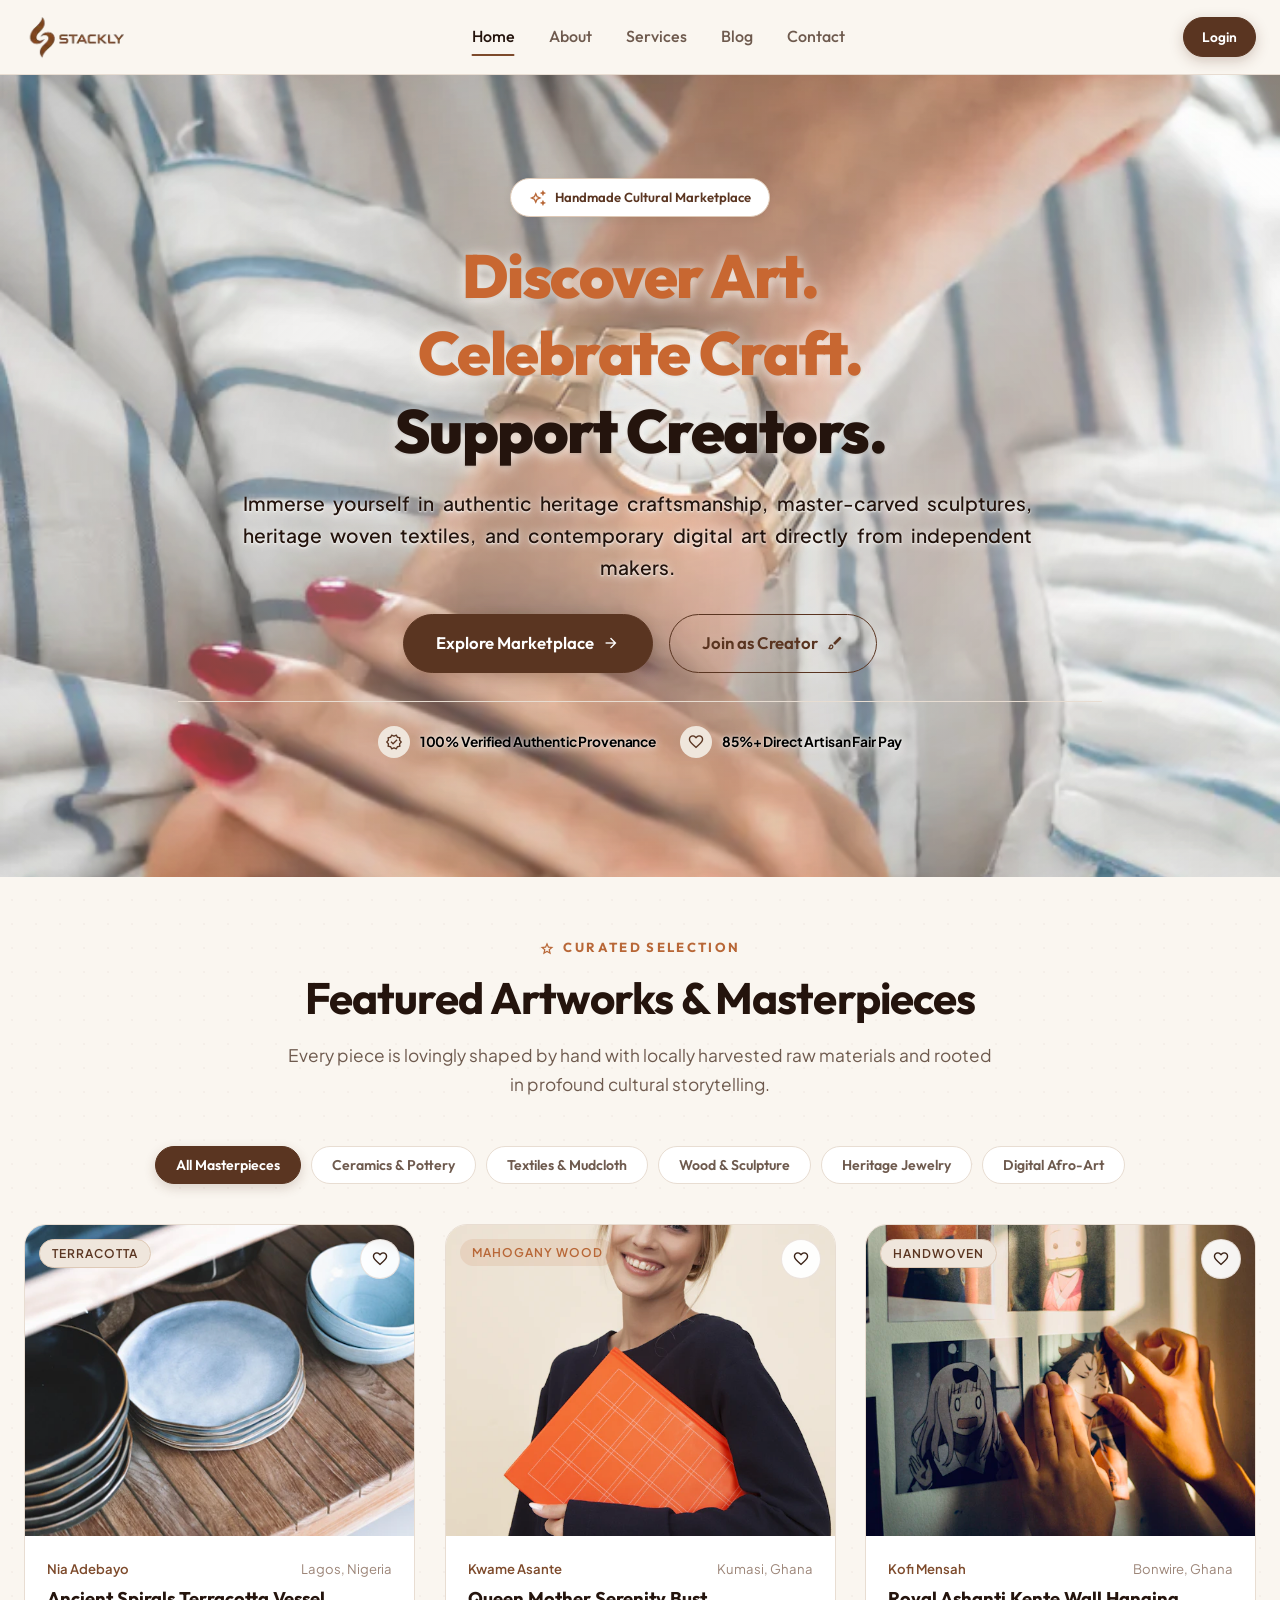
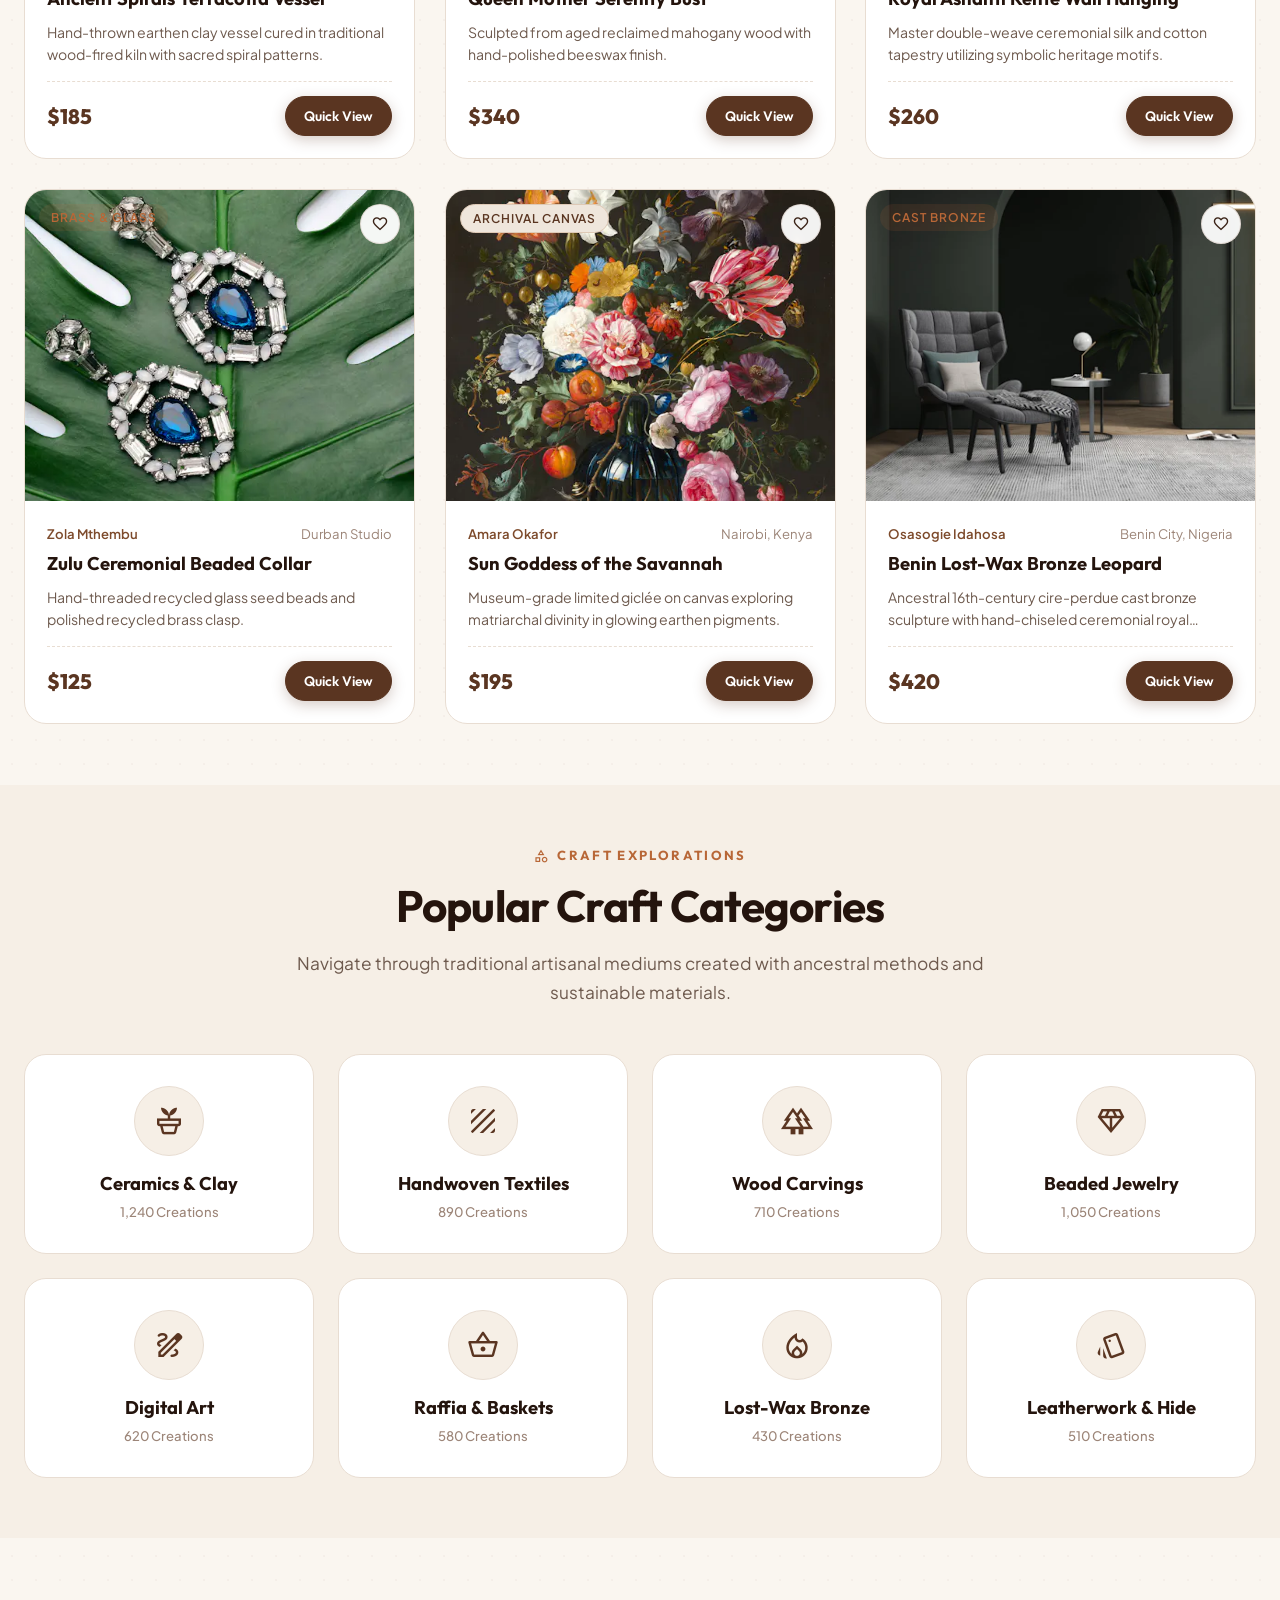
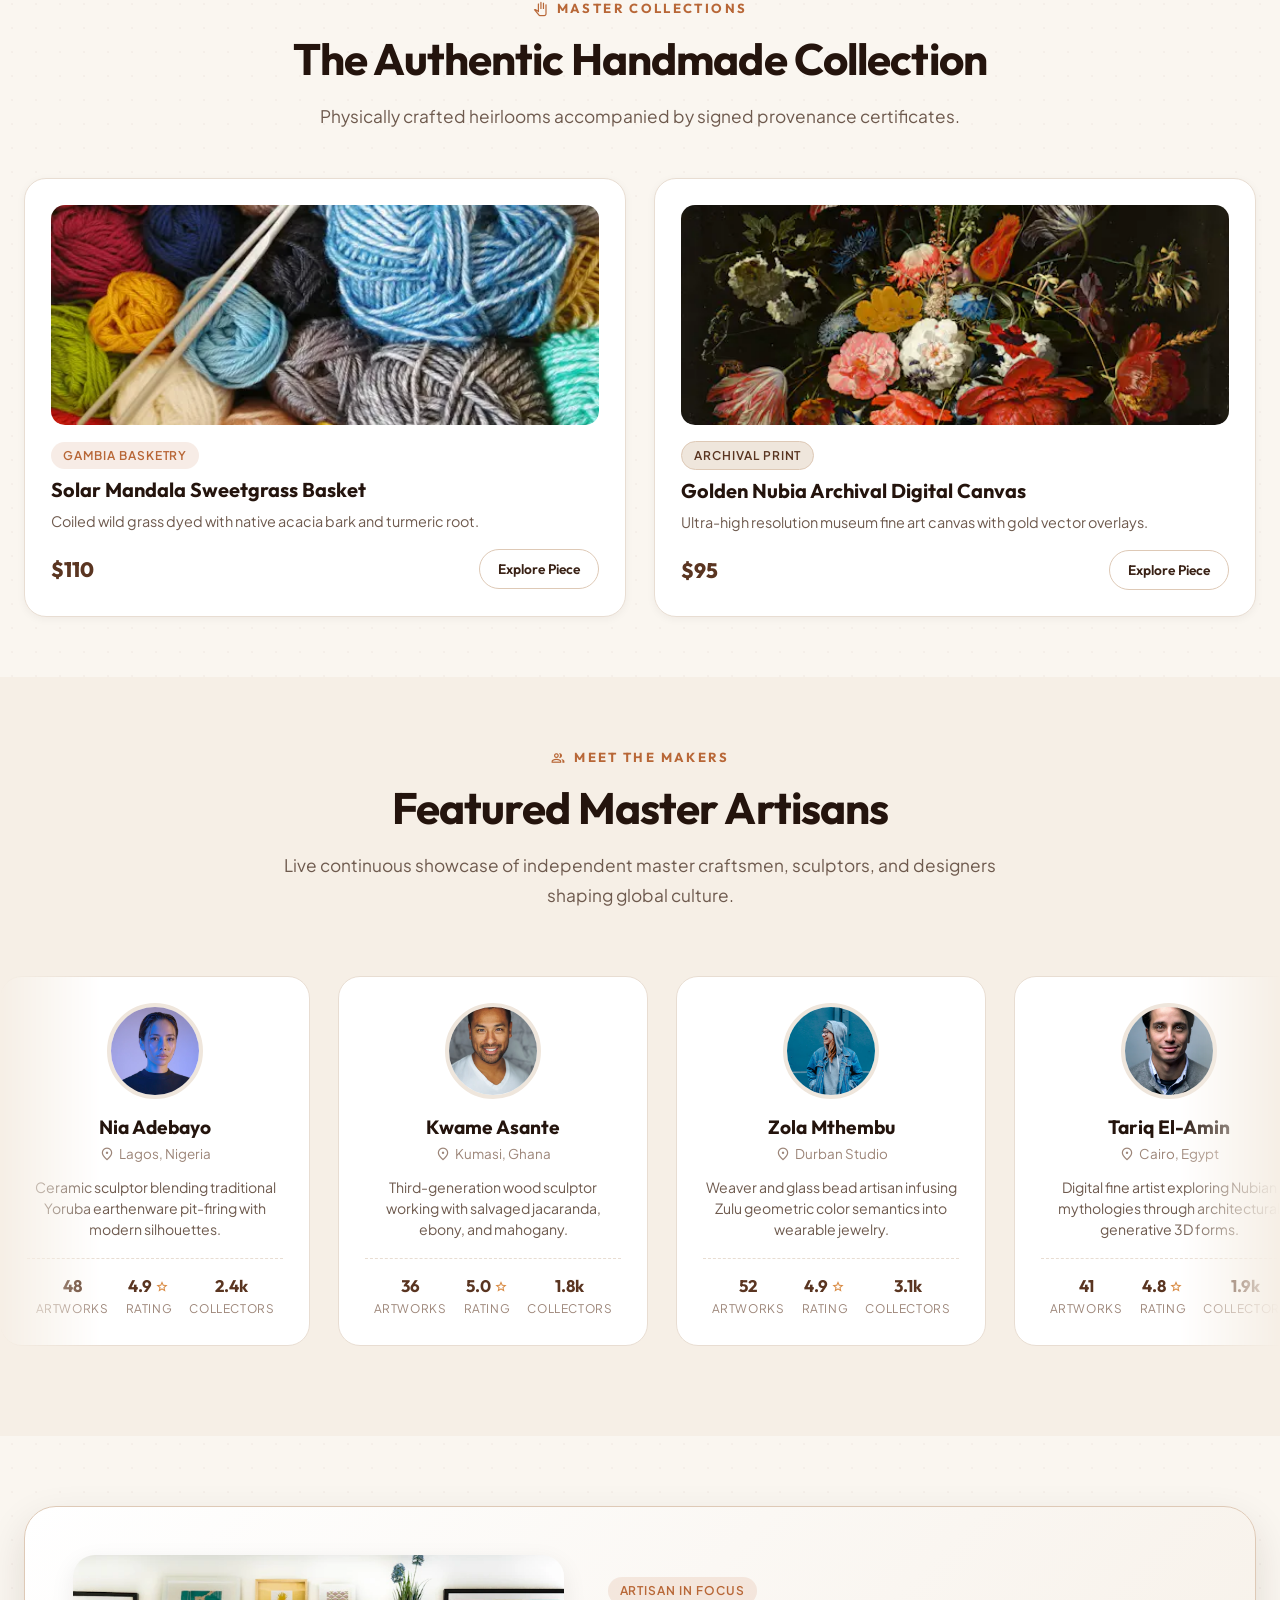
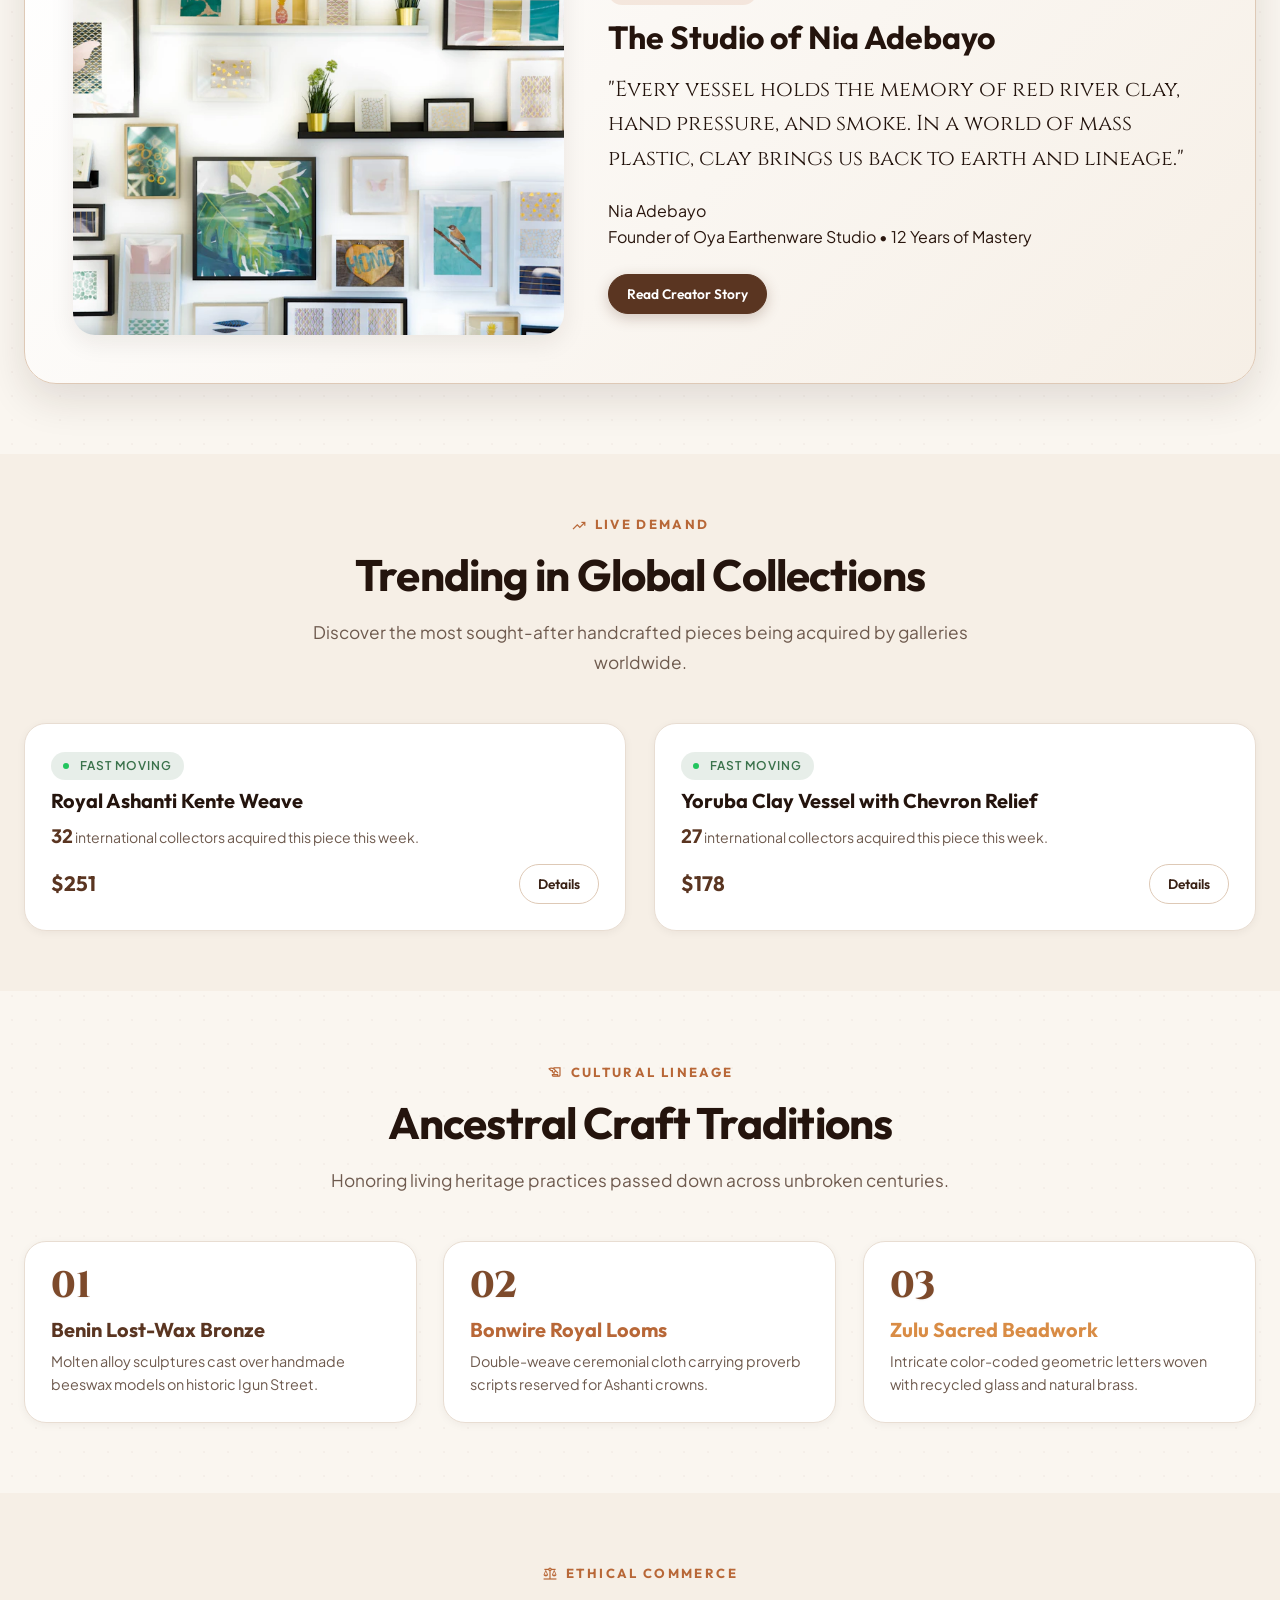
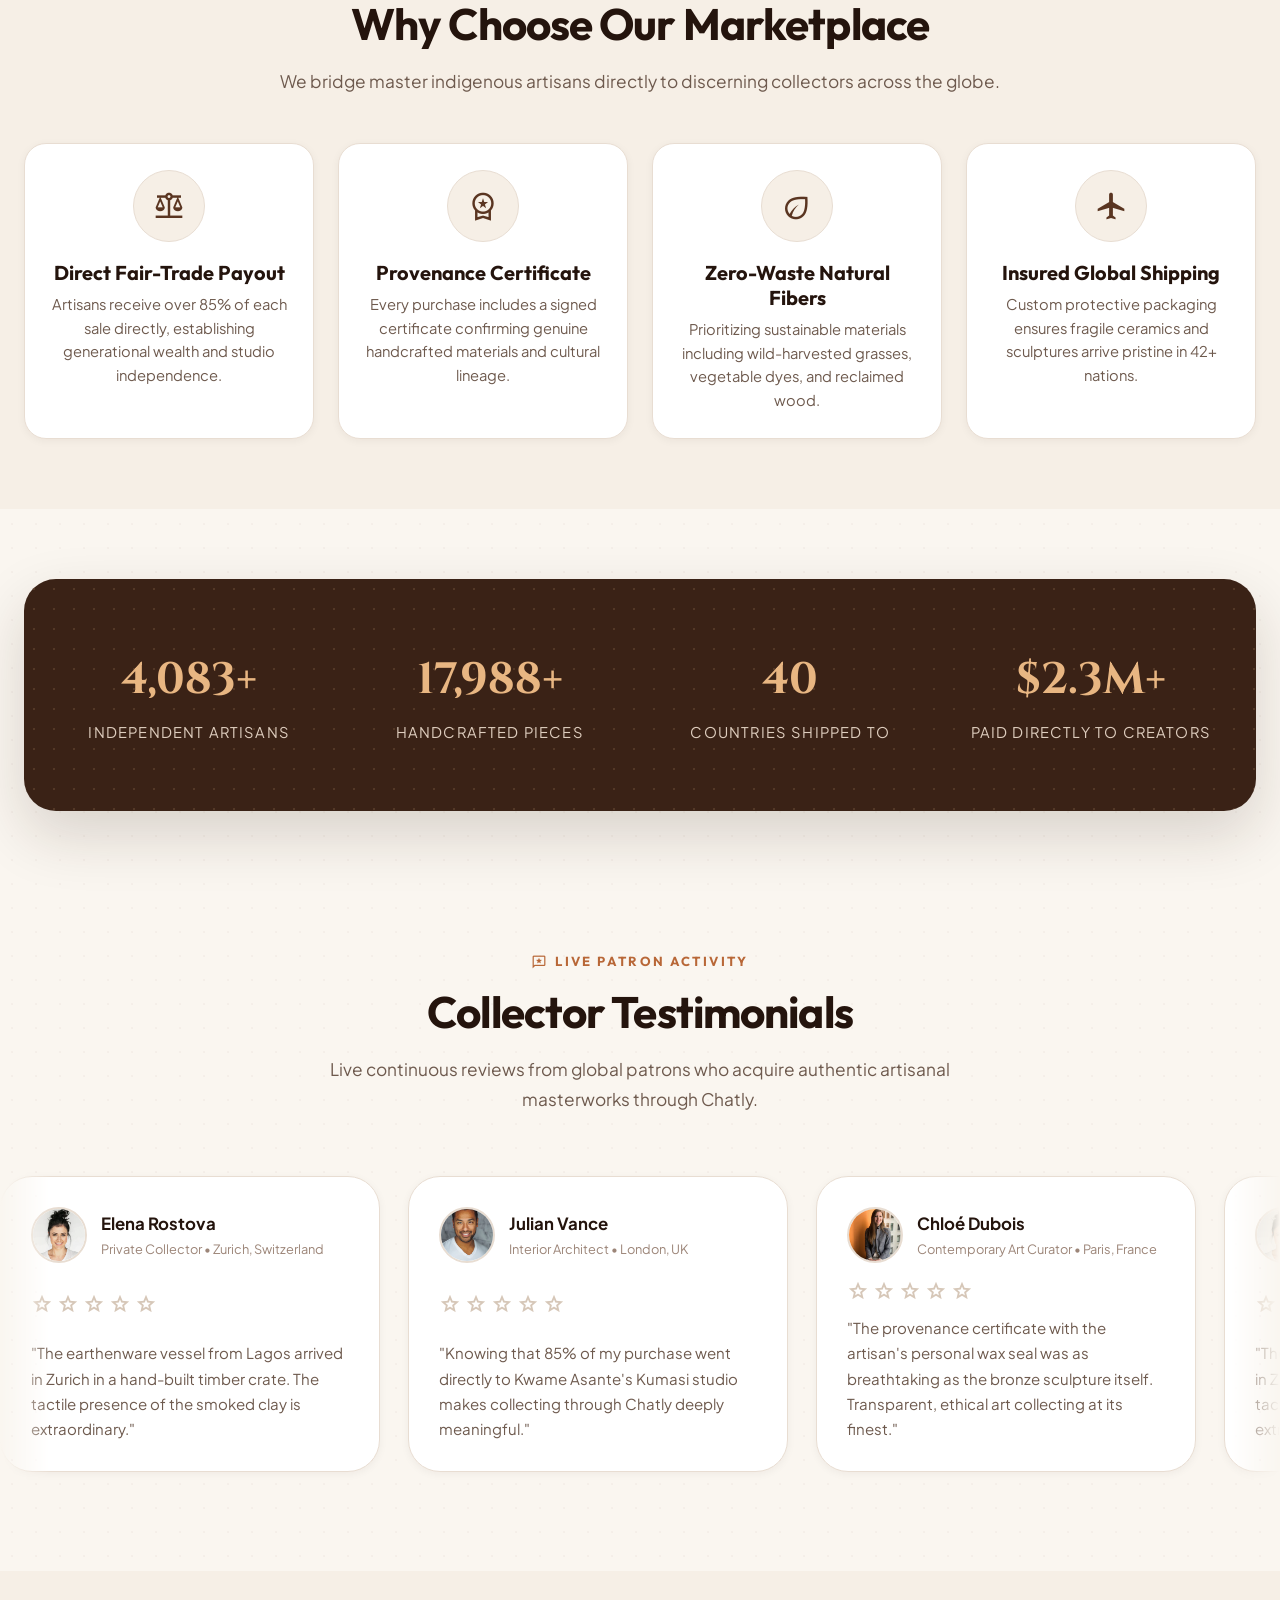
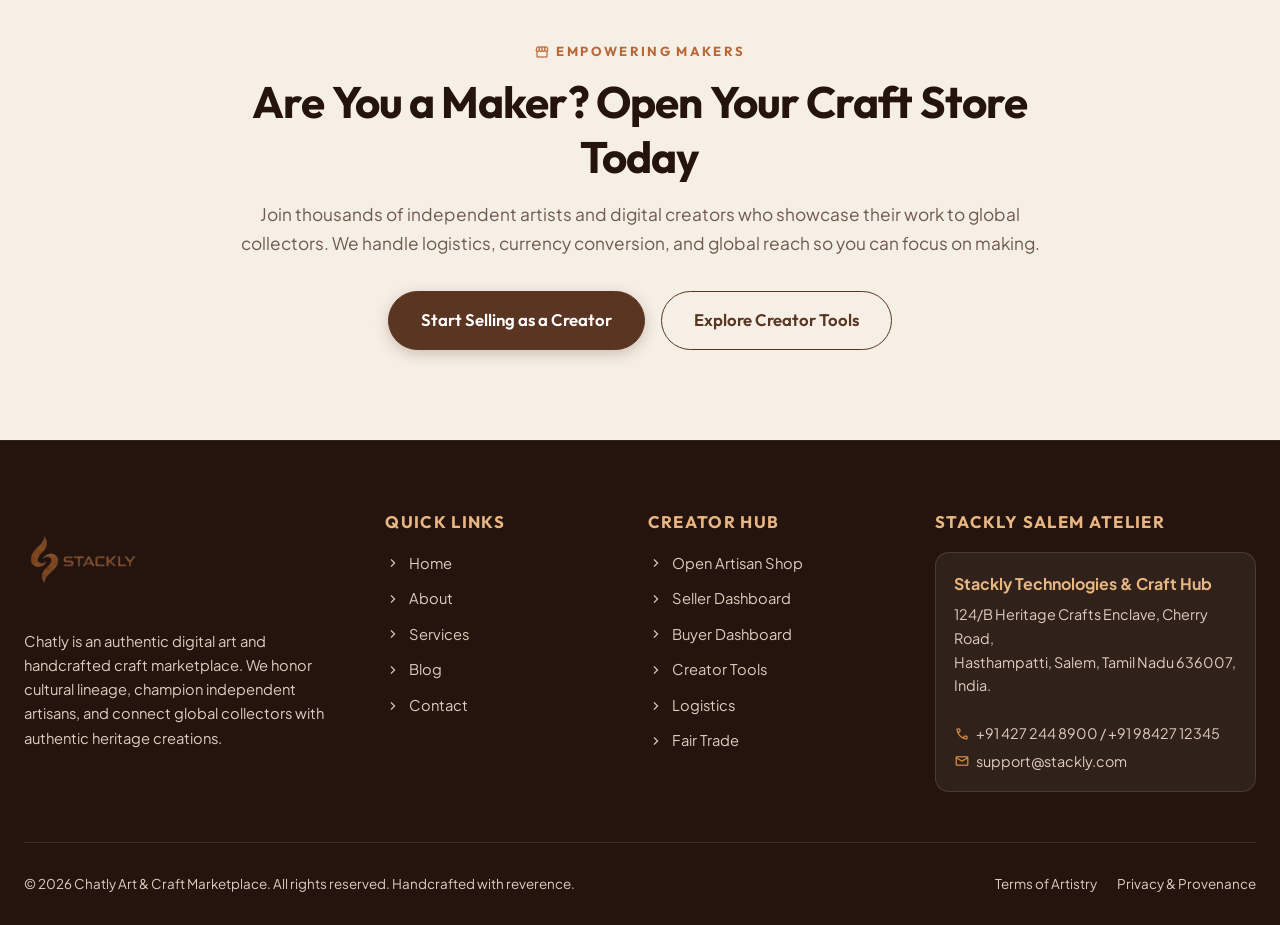
==== commit 64ac3aea: "Add user_julian.webp image asset to the project" ====
--- a/index.html
+++ b/index.html
@@ -61,10 +61,7 @@
 
       <!-- Clean Login Button (Always points to login.html) -->
       <div class="header-actions">
-        <a href="login.html" class="btn btn-primary btn-sm" id="nav-login-btn">
-          <span class="material-symbols-outlined" style="font-size:18px;">login</span>
-          <span>Login</span>
-        </a>
+        <a href="login.html" class="btn btn-primary btn-sm" id="nav-login-btn">Login</a>
         <button class="mobile-nav-toggle" id="mobile-nav-toggle" aria-label="Toggle navigation menu">
           <span></span><span></span><span></span>
         </button>
@@ -90,30 +87,46 @@
     <section class="hero-section" id="hero">
       <!-- 5 Live Background Images Carousel (Runs continuously with 2-second interval, clearly visible) -->
       <div class="hero-bg-slideshow" id="hero-bg-slideshow">
-        <div class="hero-bg-slide active" style="background-image: url('https://images.unsplash.com/photo-1578749556568-bc2c40e68b61?auto=format&fit=crop&w=1920&q=85');"></div>
-        <div class="hero-bg-slide" style="background-image: url('https://images.unsplash.com/photo-1590736969955-71cc94801759?auto=format&fit=crop&w=1920&q=85');"></div>
-        <div class="hero-bg-slide" style="background-image: url('https://images.unsplash.com/photo-1513519245088-0e12902e5a38?auto=format&fit=crop&w=1920&q=85');"></div>
-        <div class="hero-bg-slide" style="background-image: url('https://images.unsplash.com/photo-1582562124811-c09040d0a901?auto=format&fit=crop&w=1920&q=85');"></div>
-        <div class="hero-bg-slide" style="background-image: url('https://images.unsplash.com/photo-1607604276583-eef5d076aa5f?auto=format&fit=crop&w=1920&q=85');"></div>
+        <div class="hero-bg-slide active" style="background-image: url('assets/hero_slide_1.webp');"></div>
+        <div class="hero-bg-slide" style="background-image: url('assets/hero_slide_2.webp');"></div>
+        <div class="hero-bg-slide" style="background-image: url('assets/hero_slide_3.webp');"></div>
+        <div class="hero-bg-slide" style="background-image: url('assets/hero_slide_4.webp');"></div>
+        <div class="hero-bg-slide" style="background-image: url('assets/hero_slide_5.webp');"></div>
       </div>
 
       <div class="container">
         <div class="hero-content-center">
-          <div class="hero-badge">
+          <div class="hero-badge anim-hero-badge">
             <span class="material-symbols-outlined" style="font-size:18px; color:var(--c-terracotta);">auto_awesome</span>
             <span>Handmade Cultural Marketplace</span>
           </div>
 
           <h1 class="hero-title-arranged">
-            <span class="hero-line hero-line-gold anim-hero-right-1">Discover Art.</span>
-            <span class="hero-line hero-line-gold anim-hero-right-2">Celebrate Craft.</span>
-            <span class="hero-line hero-line-brown anim-hero-left">Support Creators.</span>
+            <span class="hero-line hero-line-orange anim-hero-left-1">Discover Art.</span>
+            <span class="hero-line hero-line-orange anim-hero-left-2">Celebrate Craft.</span>
+            <span class="hero-line hero-line-brown anim-hero-right">Support Creators.</span>
           </h1>
 
-          <p class="hero-subtitle-arranged">
-            <span class="hero-sub-line anim-sub-right-1">Immerse yourself in authentic heritage craftsmanship,</span>
-            <span class="hero-sub-line anim-sub-right-2">master-carved sculptures, heritage woven textiles,</span>
-            <span class="hero-sub-line anim-sub-right-3">and contemporary digital art directly from independent makers.</span>
+          <p class="hero-subtitle-arranged hero-words-sentence">
+            <span class="hero-word-right" style="--w-idx: 0;">Immerse</span>
+            <span class="hero-word-right" style="--w-idx: 1;">yourself</span>
+            <span class="hero-word-right" style="--w-idx: 2;">in</span>
+            <span class="hero-word-right" style="--w-idx: 3;">authentic</span>
+            <span class="hero-word-right" style="--w-idx: 4;">heritage</span>
+            <span class="hero-word-right" style="--w-idx: 5;">craftsmanship,</span>
+            <span class="hero-word-right" style="--w-idx: 6;">master-carved</span>
+            <span class="hero-word-right" style="--w-idx: 7;">sculptures,</span>
+            <span class="hero-word-right" style="--w-idx: 8;">heritage</span>
+            <span class="hero-word-right" style="--w-idx: 9;">woven</span>
+            <span class="hero-word-right" style="--w-idx: 10;">textiles,</span>
+            <span class="hero-word-right" style="--w-idx: 11;">and</span>
+            <span class="hero-word-right" style="--w-idx: 12;">contemporary</span>
+            <span class="hero-word-right" style="--w-idx: 13;">digital</span>
+            <span class="hero-word-right" style="--w-idx: 14;">art</span>
+            <span class="hero-word-right" style="--w-idx: 15;">directly</span>
+            <span class="hero-word-right" style="--w-idx: 16;">from</span>
+            <span class="hero-word-right" style="--w-idx: 17;">independent</span>
+            <span class="hero-word-right" style="--w-idx: 18;">makers.</span>
           </p>
 
           <div class="hero-ctas" style="justify-content: center; margin-bottom: 28px;">
@@ -127,7 +140,7 @@
             </a>
           </div>
 
-          <div class="hero-trust" style="justify-content: center; width: 100%;">
+          <div class="hero-trust anim-hero-trust" style="justify-content: center; width: 100%;">
             <div class="trust-item">
               <div class="trust-icon"><span class="material-symbols-outlined" style="font-size:18px;">verified</span></div>
               <div class="trust-text">100% Verified Authentic Provenance</div>
@@ -171,7 +184,7 @@
               <button class="product-wishlist-btn" aria-label="Save to wishlist">
                 <span class="material-symbols-outlined" style="font-size:18px;">favorite_border</span>
               </button>
-              <img src="https://images.unsplash.com/photo-1578749556568-bc2c40e68b61?auto=format&fit=crop&w=800&q=80" alt="Yoruba Earthenware Clay Pot" class="product-img">
+              <img src="assets/product_pottery.webp" alt="Yoruba Earthenware Clay Pot" class="product-img">
             </div>
             <div class="product-body">
               <div class="product-meta">
@@ -198,7 +211,7 @@
               <button class="product-wishlist-btn" aria-label="Save to wishlist">
                 <span class="material-symbols-outlined" style="font-size:18px;">favorite_border</span>
               </button>
-              <img src="https://images.unsplash.com/photo-1544717305-2782549b5136?auto=format&fit=crop&w=800&q=80" alt="Hand-carved Solid Mahogany Sculpture" class="product-img">
+              <img src="assets/product_wood_bust.webp" alt="Hand-carved Solid Mahogany Sculpture" class="product-img">
             </div>
             <div class="product-body">
               <div class="product-meta">
@@ -225,7 +238,7 @@
               <button class="product-wishlist-btn" aria-label="Save to wishlist">
                 <span class="material-symbols-outlined" style="font-size:18px;">favorite_border</span>
               </button>
-              <img src="https://images.unsplash.com/photo-1607604276583-eef5d076aa5f?auto=format&fit=crop&w=800&q=80" alt="Authentic Kente Handwoven Tapestry" class="product-img">
+              <img src="assets/product_tapestry.webp" alt="Authentic Kente Handwoven Tapestry" class="product-img">
             </div>
             <div class="product-body">
               <div class="product-meta">
@@ -252,7 +265,7 @@
               <button class="product-wishlist-btn" aria-label="Save to wishlist">
                 <span class="material-symbols-outlined" style="font-size:18px;">favorite_border</span>
               </button>
-              <img src="https://images.unsplash.com/photo-1535632066927-ab7c9ab60908?auto=format&fit=crop&w=800&q=80" alt="Handcrafted Beaded Jewelry" class="product-img">
+              <img src="assets/product_jewelry.webp" alt="Handcrafted Beaded Jewelry" class="product-img">
             </div>
             <div class="product-body">
               <div class="product-meta">
@@ -279,7 +292,7 @@
               <button class="product-wishlist-btn" aria-label="Save to wishlist">
                 <span class="material-symbols-outlined" style="font-size:18px;">favorite_border</span>
               </button>
-              <img src="https://images.unsplash.com/photo-1579783900882-c0d3dad7b119?auto=format&fit=crop&w=800&q=80" alt="Sun Goddess of the Savannah Digital Afro-Art" class="product-img">
+              <img src="assets/product_digital_art.webp" alt="Sun Goddess of the Savannah Digital Art" class="product-img">
             </div>
             <div class="product-body">
               <div class="product-meta">
@@ -306,7 +319,7 @@
               <button class="product-wishlist-btn" aria-label="Save to wishlist">
                 <span class="material-symbols-outlined" style="font-size:18px;">favorite_border</span>
               </button>
-              <img src="https://images.unsplash.com/photo-1606744824163-985d376605aa?auto=format&fit=crop&w=800&q=80" alt="Benin Lost-Wax Bronze Leopard" class="product-img">
+              <img src="assets/product_bronze.webp" alt="Benin Lost-Wax Bronze Leopard" class="product-img">
             </div>
             <div class="product-body">
               <div class="product-meta">
@@ -338,8 +351,8 @@
 
         <div class="popular-cat-grid" id="popular-categories-grid">
           <!-- Card 1: Ceramics & Clay (Row 1) -->
-          <div class="category-card anim-cat-card anim-cat-delay-1" onclick="window.location.href='404.html'">
-            <div class="category-card-bg" style="background-image: url('https://images.unsplash.com/photo-1578749556568-bc2c40e68b61?auto=format&fit=crop&w=700&q=80');"></div>
+          <div class="category-card anim-cat-card anim-cat-delay-1">
+            <div class="category-card-bg" style="background-image: url('assets/cat_ceramics.webp');"></div>
             <div class="category-card-overlay"></div>
             <div class="category-card-content">
               <div class="category-icon-wrap"><span class="material-symbols-outlined" style="font-size:32px;">potted_plant</span></div>
@@ -349,8 +362,8 @@
           </div>
 
           <!-- Card 2: Handwoven Textiles (Row 1) -->
-          <div class="category-card anim-cat-card anim-cat-delay-2" onclick="window.location.href='404.html'">
-            <div class="category-card-bg" style="background-image: url('https://images.unsplash.com/photo-1590736969955-71cc94801759?auto=format&fit=crop&w=700&q=80');"></div>
+          <div class="category-card anim-cat-card anim-cat-delay-2">
+            <div class="category-card-bg" style="background-image: url('assets/cat_textiles.webp');"></div>
             <div class="category-card-overlay"></div>
             <div class="category-card-content">
               <div class="category-icon-wrap"><span class="material-symbols-outlined" style="font-size:32px;">texture</span></div>
@@ -360,8 +373,8 @@
           </div>
 
           <!-- Card 3: Wood Carvings (Row 1) -->
-          <div class="category-card anim-cat-card anim-cat-delay-3" onclick="window.location.href='404.html'">
-            <div class="category-card-bg" style="background-image: url('https://images.unsplash.com/photo-1513519245088-0e12902e5a38?auto=format&fit=crop&w=700&q=80');"></div>
+          <div class="category-card anim-cat-card anim-cat-delay-3">
+            <div class="category-card-bg" style="background-image: url('assets/cat_woodcraft.webp');"></div>
             <div class="category-card-overlay"></div>
             <div class="category-card-content">
               <div class="category-icon-wrap"><span class="material-symbols-outlined" style="font-size:32px;">forest</span></div>
@@ -371,8 +384,8 @@
           </div>
 
           <!-- Card 4: Beaded Jewelry (Row 1) -->
-          <div class="category-card anim-cat-card anim-cat-delay-4" onclick="window.location.href='404.html'">
-            <div class="category-card-bg" style="background-image: url('https://images.unsplash.com/photo-1535632066927-ab7c9ab60908?auto=format&fit=crop&w=700&q=80');"></div>
+          <div class="category-card anim-cat-card anim-cat-delay-4">
+            <div class="category-card-bg" style="background-image: url('assets/cat_jewelry.webp');"></div>
             <div class="category-card-overlay"></div>
             <div class="category-card-content">
               <div class="category-icon-wrap"><span class="material-symbols-outlined" style="font-size:32px;">diamond</span></div>
@@ -382,8 +395,8 @@
           </div>
 
           <!-- Card 5: Digital Art (Row 2) -->
-          <div class="category-card anim-cat-card anim-cat-delay-5" onclick="window.location.href='404.html'">
-            <div class="category-card-bg" style="background-image: url('https://images.unsplash.com/photo-1579783900882-c0d3dad7b119?auto=format&fit=crop&w=700&q=80');"></div>
+          <div class="category-card anim-cat-card anim-cat-delay-5">
+            <div class="category-card-bg" style="background-image: url('assets/cat_digital_art.webp');"></div>
             <div class="category-card-overlay"></div>
             <div class="category-card-content">
               <div class="category-icon-wrap"><span class="material-symbols-outlined" style="font-size:32px;">draw</span></div>
@@ -393,8 +406,8 @@
           </div>
 
           <!-- Card 6: Raffia & Baskets (Row 2) -->
-          <div class="category-card anim-cat-card anim-cat-delay-6" onclick="window.location.href='404.html'">
-            <div class="category-card-bg" style="background-image: url('https://images.unsplash.com/photo-1584992236310-6edddc08acff?auto=format&fit=crop&w=700&q=80');"></div>
+          <div class="category-card anim-cat-card anim-cat-delay-6">
+            <div class="category-card-bg" style="background-image: url('assets/cat_baskets.webp');"></div>
             <div class="category-card-overlay"></div>
             <div class="category-card-content">
               <div class="category-icon-wrap"><span class="material-symbols-outlined" style="font-size:32px;">shopping_basket</span></div>
@@ -404,8 +417,8 @@
           </div>
 
           <!-- Card 7: Lost-Wax Bronze (Row 2) -->
-          <div class="category-card anim-cat-card anim-cat-delay-7" onclick="window.location.href='404.html'">
-            <div class="category-card-bg" style="background-image: url('https://images.unsplash.com/photo-1606744824163-985d376605aa?auto=format&fit=crop&w=700&q=80');"></div>
+          <div class="category-card anim-cat-card anim-cat-delay-7">
+            <div class="category-card-bg" style="background-image: url('assets/cat_bronze.webp');"></div>
             <div class="category-card-overlay"></div>
             <div class="category-card-content">
               <div class="category-icon-wrap"><span class="material-symbols-outlined" style="font-size:32px;">local_fire_department</span></div>
@@ -415,8 +428,8 @@
           </div>
 
           <!-- Card 8: Leatherwork & Hide (Row 2) -->
-          <div class="category-card anim-cat-card anim-cat-delay-8" onclick="window.location.href='404.html'">
-            <div class="category-card-bg" style="background-image: url('https://images.unsplash.com/photo-1524805444758-089113d48a6d?auto=format&fit=crop&w=700&q=80');"></div>
+          <div class="category-card anim-cat-card anim-cat-delay-8">
+            <div class="category-card-bg" style="background-image: url('assets/cat_leather.webp');"></div>
             <div class="category-card-overlay"></div>
             <div class="category-card-content">
               <div class="category-icon-wrap"><span class="material-symbols-outlined" style="font-size:32px;">style</span></div>
@@ -440,7 +453,7 @@
         <div class="handmade-pair-grid" id="handmade-pair-grid">
           <!-- Left Card: Solar Mandala Sweetgrass Basket (Slides In From Left) -->
           <div class="card-artisan anim-from-left anim-handmade-left" id="card-solar-mandala">
-            <img src="https://images.unsplash.com/photo-1584992236310-6edddc08acff?auto=format&fit=crop&w=700&q=80" alt="Basketry" style="width:100%; height:220px; object-fit:cover; border-radius:var(--radius-md); margin-bottom:16px;">
+            <img src="assets/spotlight_basket.webp" alt="Basketry" style="width:100%; height:220px; object-fit:cover; border-radius:var(--radius-md); margin-bottom:16px;">
             <span class="badge badge-terracotta" style="margin-bottom:8px;">Gambia Basketry</span>
             <h3 style="font-size:1.25rem; margin-bottom:8px;">Solar Mandala Sweetgrass Basket</h3>
             <p style="font-size:0.9rem; color:var(--c-text-muted); margin-bottom:16px;">Coiled wild grass dyed with native acacia bark and turmeric root.</p>
@@ -452,7 +465,7 @@
 
           <!-- Right Card: Golden Nubia Archival Digital Canvas (Slides In From Right) -->
           <div class="card-artisan anim-from-right anim-handmade-right" id="card-golden-nubia">
-            <img src="https://images.unsplash.com/photo-1579783900882-c0d3dad7b119?auto=format&fit=crop&w=700&q=80" alt="Digital Art" style="width:100%; height:220px; object-fit:cover; border-radius:var(--radius-md); margin-bottom:16px;">
+            <img src="assets/spotlight_digital.webp" alt="Digital Art" style="width:100%; height:220px; object-fit:cover; border-radius:var(--radius-md); margin-bottom:16px;">
             <span class="badge badge-craft" style="margin-bottom:8px;">Archival Print</span>
             <h3 style="font-size:1.25rem; margin-bottom:8px;">Golden Nubia Archival Digital Canvas</h3>
             <p style="font-size:0.9rem; color:var(--c-text-muted); margin-bottom:16px;">Ultra-high resolution museum fine art canvas with gold vector overlays.</p>
@@ -480,7 +493,7 @@
         <div class="artist-marquee-track">
           <!-- Artisan 1 -->
           <div class="artist-card">
-            <img src="https://images.unsplash.com/photo-1534528741775-53994a69daeb?auto=format&fit=crop&w=400&q=80" alt="Nia Adebayo Portrait" class="artist-avatar">
+            <img src="assets/artisan_nia.webp" alt="Nia Adebayo Portrait" class="artist-avatar">
             <h3 class="artist-name">Nia Adebayo</h3>
             <div class="artist-location"><span class="material-symbols-outlined" style="font-size:16px;">location_on</span> Lagos, Nigeria</div>
             <p class="artist-bio">Ceramic sculptor blending traditional Yoruba earthenware pit-firing with modern silhouettes.</p>
@@ -493,7 +506,7 @@
 
           <!-- Artisan 2 -->
           <div class="artist-card">
-            <img src="https://images.unsplash.com/photo-1507003211169-0a1dd7228f2d?auto=format&fit=crop&w=400&q=80" alt="Kwame Asante Portrait" class="artist-avatar">
+            <img src="assets/artisan_kwame.webp" alt="Kwame Asante Portrait" class="artist-avatar">
             <h3 class="artist-name">Kwame Asante</h3>
             <div class="artist-location"><span class="material-symbols-outlined" style="font-size:16px;">location_on</span> Kumasi, Ghana</div>
             <p class="artist-bio">Third-generation wood sculptor working with salvaged jacaranda, ebony, and mahogany.</p>
@@ -506,7 +519,7 @@
 
           <!-- Artisan 3 -->
           <div class="artist-card">
-            <img src="https://images.unsplash.com/photo-1517841905240-472988babdf9?auto=format&fit=crop&w=400&q=80" alt="Zola Mthembu Portrait" class="artist-avatar">
+            <img src="assets/artisan_zola.webp" alt="Zola Mthembu Portrait" class="artist-avatar">
             <h3 class="artist-name">Zola Mthembu</h3>
             <div class="artist-location"><span class="material-symbols-outlined" style="font-size:16px;">location_on</span> Durban Studio</div>
             <p class="artist-bio">Weaver and glass bead artisan infusing Zulu geometric color semantics into wearable jewelry.</p>
@@ -519,7 +532,7 @@
 
           <!-- Artisan 4 -->
           <div class="artist-card">
-            <img src="https://images.unsplash.com/photo-1500648767791-00dcc994a43e?auto=format&fit=crop&w=400&q=80" alt="Tariq El-Amin Portrait" class="artist-avatar">
+            <img src="assets/artisan_tariq.webp" alt="Tariq El-Amin Portrait" class="artist-avatar">
             <h3 class="artist-name">Tariq El-Amin</h3>
             <div class="artist-location"><span class="material-symbols-outlined" style="font-size:16px;">location_on</span> Cairo, Egypt</div>
             <p class="artist-bio">Digital fine artist exploring Nubian mythologies through architectural generative 3D forms.</p>
@@ -532,7 +545,7 @@
 
           <!-- Artisan 5 -->
           <div class="artist-card">
-            <img src="https://images.unsplash.com/photo-1544005313-94ddf0286df2?auto=format&fit=crop&w=400&q=80" alt="Amina Jallow Portrait" class="artist-avatar">
+            <img src="assets/artisan_amina.webp" alt="Amina Jallow Portrait" class="artist-avatar">
             <h3 class="artist-name">Amina Jallow</h3>
             <div class="artist-location"><span class="material-symbols-outlined" style="font-size:16px;">location_on</span> Banjul, Gambia</div>
             <p class="artist-bio">Master basket weaver transforming wild sweetgrass and vegetable dyes into museum vessels.</p>
@@ -545,7 +558,7 @@
 
           <!-- Duplicated Set of 5 Artisans for Seamless Continuous Infinite Loop -->
           <div class="artist-card">
-            <img src="https://images.unsplash.com/photo-1534528741775-53994a69daeb?auto=format&fit=crop&w=400&q=80" alt="Nia Adebayo Portrait" class="artist-avatar">
+            <img src="assets/artisan_nia.webp" alt="Nia Adebayo Portrait" class="artist-avatar">
             <h3 class="artist-name">Nia Adebayo</h3>
             <div class="artist-location"><span class="material-symbols-outlined" style="font-size:16px;">location_on</span> Lagos, Nigeria</div>
             <p class="artist-bio">Ceramic sculptor blending traditional Yoruba earthenware pit-firing with modern silhouettes.</p>
@@ -557,7 +570,7 @@
           </div>
 
           <div class="artist-card">
-            <img src="https://images.unsplash.com/photo-1507003211169-0a1dd7228f2d?auto=format&fit=crop&w=400&q=80" alt="Kwame Asante Portrait" class="artist-avatar">
+            <img src="assets/artisan_kwame.webp" alt="Kwame Asante Portrait" class="artist-avatar">
             <h3 class="artist-name">Kwame Asante</h3>
             <div class="artist-location"><span class="material-symbols-outlined" style="font-size:16px;">location_on</span> Kumasi, Ghana</div>
             <p class="artist-bio">Third-generation wood sculptor working with salvaged jacaranda, ebony, and mahogany.</p>
@@ -569,7 +582,7 @@
           </div>
 
           <div class="artist-card">
-            <img src="https://images.unsplash.com/photo-1517841905240-472988babdf9?auto=format&fit=crop&w=400&q=80" alt="Zola Mthembu Portrait" class="artist-avatar">
+            <img src="assets/artisan_zola.webp" alt="Zola Mthembu Portrait" class="artist-avatar">
             <h3 class="artist-name">Zola Mthembu</h3>
             <div class="artist-location"><span class="material-symbols-outlined" style="font-size:16px;">location_on</span> Durban Studio</div>
             <p class="artist-bio">Weaver and glass bead artisan infusing Zulu geometric color semantics into wearable jewelry.</p>
@@ -581,7 +594,7 @@
           </div>
 
           <div class="artist-card">
-            <img src="https://images.unsplash.com/photo-1500648767791-00dcc994a43e?auto=format&fit=crop&w=400&q=80" alt="Tariq El-Amin Portrait" class="artist-avatar">
+            <img src="assets/artisan_tariq.webp" alt="Tariq El-Amin Portrait" class="artist-avatar">
             <h3 class="artist-name">Tariq El-Amin</h3>
             <div class="artist-location"><span class="material-symbols-outlined" style="font-size:16px;">location_on</span> Cairo, Egypt</div>
             <p class="artist-bio">Digital fine artist exploring Nubian mythologies through architectural generative 3D forms.</p>
@@ -593,7 +606,7 @@
           </div>
 
           <div class="artist-card">
-            <img src="https://images.unsplash.com/photo-1544005313-94ddf0286df2?auto=format&fit=crop&w=400&q=80" alt="Amina Jallow Portrait" class="artist-avatar">
+            <img src="assets/artisan_amina.webp" alt="Amina Jallow Portrait" class="artist-avatar">
             <h3 class="artist-name">Amina Jallow</h3>
             <div class="artist-location"><span class="material-symbols-outlined" style="font-size:16px;">location_on</span> Banjul, Gambia</div>
             <p class="artist-bio">Master basket weaver transforming wild sweetgrass and vegetable dyes into museum vessels.</p>
@@ -608,11 +621,11 @@
     </section>
 
     <!-- SECTION 6: CREATOR SPOTLIGHT -->
-    <section class="section" style="padding: 70px 0;">
+    <section class="section spotlight-section" id="spotlight-section" style="padding: 70px 0; overflow: hidden;">
       <div class="container">
-        <div class="spotlight-card">
+        <div class="spotlight-card anim-spotlight-right">
           <div class="spotlight-media">
-            <img src="https://images.unsplash.com/photo-1513519245088-0e12902e5a38?auto=format&fit=crop&w=1000&q=80" alt="Artisan Studio Workshop">
+            <img src="assets/studio_workshop.webp" alt="Artisan Studio Workshop">
           </div>
           <div>
             <span class="badge badge-terracotta" style="margin-bottom:12px;">Artisan In Focus</span>
@@ -784,7 +797,7 @@
           <!-- Card 1: Elena Rostova -->
           <div class="card-artisan testimonial-card">
             <div class="testimonial-header">
-              <img src="https://images.unsplash.com/photo-1580489944761-15a19d654956?auto=format&fit=crop&w=200&q=80" alt="Elena Rostova Portrait" class="testimonial-avatar">
+              <img src="assets/user_elena.webp" alt="Elena Rostova Portrait" class="testimonial-avatar">
               <div>
                 <strong class="testimonial-author-name">Elena Rostova</strong>
                 <div class="testimonial-author-role">Private Collector • Zurich, Switzerland</div>
@@ -805,7 +818,7 @@
           <!-- Card 2: Julian Vance -->
           <div class="card-artisan testimonial-card">
             <div class="testimonial-header">
-              <img src="https://images.unsplash.com/photo-1507003211169-0a1dd7228f2d?auto=format&fit=crop&w=200&q=80" alt="Julian Vance Portrait" class="testimonial-avatar">
+              <img src="assets/user_julian.webp" alt="Julian Vance Portrait" class="testimonial-avatar">
               <div>
                 <strong class="testimonial-author-name">Julian Vance</strong>
                 <div class="testimonial-author-role">Interior Architect • London, UK</div>
@@ -826,7 +839,7 @@
           <!-- Card 3: Chloé Dubois -->
           <div class="card-artisan testimonial-card">
             <div class="testimonial-header">
-              <img src="https://images.unsplash.com/photo-1573496359142-b8d87734a5a2?auto=format&fit=crop&w=200&q=80" alt="Chloé Dubois Portrait" class="testimonial-avatar">
+              <img src="assets/user_chloe.webp" alt="Chloé Dubois Portrait" class="testimonial-avatar">
               <div>
                 <strong class="testimonial-author-name">Chloé Dubois</strong>
                 <div class="testimonial-author-role">Contemporary Art Curator • Paris, France</div>
@@ -847,7 +860,7 @@
           <!-- Duplicated Set for Seamless Continuous Infinite Live Run -->
           <div class="card-artisan testimonial-card">
             <div class="testimonial-header">
-              <img src="https://images.unsplash.com/photo-1580489944761-15a19d654956?auto=format&fit=crop&w=200&q=80" alt="Elena Rostova Portrait" class="testimonial-avatar">
+              <img src="assets/user_elena.webp" alt="Elena Rostova Portrait" class="testimonial-avatar">
               <div>
                 <strong class="testimonial-author-name">Elena Rostova</strong>
                 <div class="testimonial-author-role">Private Collector • Zurich, Switzerland</div>
@@ -867,7 +880,7 @@
 
           <div class="card-artisan testimonial-card">
             <div class="testimonial-header">
-              <img src="https://images.unsplash.com/photo-1507003211169-0a1dd7228f2d?auto=format&fit=crop&w=200&q=80" alt="Julian Vance Portrait" class="testimonial-avatar">
+              <img src="assets/user_julian.webp" alt="Julian Vance Portrait" class="testimonial-avatar">
               <div>
                 <strong class="testimonial-author-name">Julian Vance</strong>
                 <div class="testimonial-author-role">Interior Architect • London, UK</div>
@@ -887,7 +900,7 @@
 
           <div class="card-artisan testimonial-card">
             <div class="testimonial-header">
-              <img src="https://images.unsplash.com/photo-1573496359142-b8d87734a5a2?auto=format&fit=crop&w=200&q=80" alt="Chloé Dubois Portrait" class="testimonial-avatar">
+              <img src="assets/user_chloe.webp" alt="Chloé Dubois Portrait" class="testimonial-avatar">
               <div>
                 <strong class="testimonial-author-name">Chloé Dubois</strong>
                 <div class="testimonial-author-role">Contemporary Art Curator • Paris, France</div>
--- a/css/style.css
+++ b/css/style.css
@@ -90,6 +90,9 @@
   font-size: 16px;
   scroll-behavior: smooth;
   -webkit-font-smoothing: antialiased;
+  overflow-x: hidden;
+  width: 100%;
+  max-width: 100%;
 }
 
 body {
@@ -98,9 +101,20 @@
   color: var(--c-text-main);
   line-height: 1.6;
   overflow-x: hidden;
+  width: 100%;
+  max-width: 100%;
   min-height: 100vh;
   display: flex;
   flex-direction: column;
+  position: relative;
+}
+
+main {
+  width: 100%;
+  max-width: 100%;
+  overflow-x: hidden;
+  flex-grow: 1;
+  box-sizing: border-box;
 }
 
 img {
@@ -154,8 +168,9 @@
 .brand-logo-link {
   display: inline-flex;
   align-items: center;
+  justify-content: center;
   text-decoration: none;
-  height: 82px;
+  height: 56px;
   overflow: hidden;
   position: relative;
 }
@@ -168,22 +183,33 @@
   margin-bottom: 20px;
   box-shadow: none !important;
   border: none !important;
-}
-
-.chatly-logo-img,
-.footer-brand-logo {
-  height: 148px; /* Truly expanded & extended */
+  height: auto !important;
+  overflow: visible !important;
+}
+
+.chatly-logo-img {
+  height: 98px;
   width: auto;
   max-width: none;
   object-fit: contain;
-  margin-top: -38px; /* Offsets empty top whitespace, perfectly centering the logo graphic */
+  margin-top: -9px; /* Centers the logo graphics vertically and aligns straight with nav links */
   transition: transform var(--trans-fast);
   display: block;
 }
 
+.footer-brand-logo {
+  height: 110px;
+  width: auto;
+  max-width: none;
+  object-fit: contain;
+  margin-top: -12px;
+  transition: transform var(--trans-fast);
+  display: block;
+}
+
 .brand-logo-link:hover .chatly-logo-img,
 .footer-logo-link:hover .footer-brand-logo {
-  transform: scale(1.05);
+  transform: scale(1.04);
 }
 
 /* ==========================================================================
@@ -440,11 +466,12 @@
    NAVIGATION & PUBLIC HEADER
    ========================================================================== */
 .public-header {
-  position: sticky;
-  top: 0;
-  left: 0;
-  width: 100%;
-  z-index: 1000;
+  position: fixed !important;
+  top: 0 !important;
+  left: 0 !important;
+  right: 0 !important;
+  width: 100% !important;
+  z-index: 1000 !important;
   background-color: rgba(250, 246, 240, 0.96);
   backdrop-filter: blur(12px);
   -webkit-backdrop-filter: blur(12px);
@@ -453,21 +480,27 @@
 }
 
 .public-header.scrolled {
-  box-shadow: 0 4px 20px rgba(36, 20, 13, 0.06);
+  box-shadow: 0 4px 20px rgba(36, 20, 13, 0.08);
+}
+
+/* Offset main content below fixed navbar */
+.public-header + main {
+  padding-top: 74px !important;
 }
 
 .header-inner {
   display: flex;
   align-items: center;
   justify-content: space-between;
-  height: 96px; /* Roomy height for the expanded logo */
-}
-
-.brand-logo-link {
+  height: 74px; /* Lightly reduced navbar height */
+}
+
+.header-inner .brand-logo-link {
   display: inline-flex;
   align-items: center;
+  justify-content: center;
   text-decoration: none;
-  height: 82px;
+  height: 56px;
   overflow: hidden;
 }
 
@@ -549,31 +582,57 @@
 
 .mobile-drawer {
   display: none;
-  position: fixed;
-  top: 90px;
+  position: absolute;
+  top: 100%;
   left: 0;
+  right: 0;
   width: 100%;
-  height: calc(100vh - 90px);
+  box-sizing: border-box;
   background-color: var(--c-cream);
-  z-index: 999;
+  z-index: 1001;
   flex-direction: column;
-  padding: 30px 24px;
-  gap: 20px;
+  padding: 24px 24px 32px 24px;
+  gap: 12px;
+  max-height: calc(100vh - 74px);
+  max-height: calc(100dvh - 74px);
   overflow-y: auto;
-  transform: translateY(-100%);
-  opacity: 0;
-  transition: transform 0.35s cubic-bezier(0.16, 1, 0.3, 1), opacity 0.3s ease;
+  box-shadow: 0 18px 40px rgba(36, 20, 13, 0.14);
+  border-top: 1px solid var(--c-border-subtle);
+  border-bottom: 2px solid var(--c-border-strong);
 }
 
 .mobile-drawer.open {
-  transform: translateY(0);
-  opacity: 1;
+  display: flex !important;
+  animation: mobileDrawerSlideDown 0.3s cubic-bezier(0.16, 1, 0.3, 1) forwards;
+}
+
+@keyframes mobileDrawerSlideDown {
+  0% {
+    opacity: 0;
+    transform: translateY(-12px);
+  }
+  100% {
+    opacity: 1;
+    transform: translateY(0);
+  }
 }
 
 .mobile-drawer .nav-link {
-  font-size: 1.25rem;
-  padding: 12px 0;
+  font-size: 1.15rem;
+  font-weight: 600;
+  padding: 14px 4px;
   border-bottom: 1px solid var(--c-border-subtle);
+  color: var(--c-deep-brown);
+  display: flex;
+  align-items: center;
+  justify-content: space-between;
+  text-decoration: none;
+  transition: color var(--trans-fast);
+}
+
+.mobile-drawer .nav-link.active,
+.mobile-drawer .nav-link:hover {
+  color: var(--c-warm-brown);
 }
 
 /* ==========================================================================
@@ -1049,23 +1108,61 @@
   filter: brightness(0.97) contrast(1.05); /* 100% visible, vibrant, NOT dim, NO white wash */
 }
 
-/* Centered Hero Card */
-.hero-content-center {
+/* ==========================================================================
+   HERO CONTENT CONTAINER (HOME & ALL SUBPAGES)
+   Content sits directly on hero background (NO white box, NO card background)
+   ========================================================================== */
+.hero-content-center,
+.hero-content-about-clean {
   position: relative;
   z-index: 2;
-  max-width: 920px;
+  max-width: 960px;
   margin: 0 auto;
   text-align: center;
   display: flex;
   flex-direction: column;
   align-items: center;
-  padding: 42px 36px;
-  background: rgba(254, 252, 248, 0.74);
-  backdrop-filter: blur(8px);
-  -webkit-backdrop-filter: blur(8px);
-  border-radius: 28px;
-  border: 1px solid rgba(255, 255, 255, 0.85);
-  box-shadow: 0 16px 40px rgba(36, 20, 13, 0.08);
+  padding: 24px 18px;
+  background: transparent !important;
+  backdrop-filter: none !important;
+  -webkit-backdrop-filter: none !important;
+  border-radius: 0 !important;
+  border: none !important;
+  box-shadow: none !important;
+}
+
+/* Subtle overall background illumination that keeps photos clear while guaranteeing high text legibility */
+.hero-section::after {
+  content: '';
+  position: absolute;
+  top: 0;
+  left: 0;
+  width: 100%;
+  height: 100%;
+  background: radial-gradient(ellipse at center, rgba(254, 252, 248, 0.45) 0%, rgba(254, 252, 248, 0.22) 70%, rgba(254, 252, 248, 0.08) 100%);
+  pointer-events: none;
+  z-index: 1;
+}
+
+/* Top Pill Badge Animation */
+.anim-hero-badge {
+  animation: heroBadgeFadeIn 0.75s cubic-bezier(0.16, 1, 0.3, 1) 0.05s both;
+  will-change: transform, opacity;
+}
+
+@keyframes heroBadgeFadeIn {
+  0% {
+    opacity: 0;
+    transform: translateY(-24px) scale(0.92);
+  }
+  70% {
+    opacity: 0.95;
+    transform: translateY(2px) scale(1.02);
+  }
+  100% {
+    opacity: 1;
+    transform: translateY(0) scale(1);
+  }
 }
 
 /* Arranged Hero Title Lines */
@@ -1073,11 +1170,11 @@
   display: flex;
   flex-direction: column;
   align-items: center;
-  gap: 6px;
+  gap: 8px;
   margin-bottom: 22px;
-  font-size: clamp(2.3rem, 5.2vw, 3.7rem);
+  font-size: clamp(2.35rem, 5.2vw, 3.8rem);
   font-weight: 800;
-  line-height: 1.15;
+  line-height: 1.14;
   letter-spacing: -0.025em;
   text-align: center;
 }
@@ -1088,135 +1185,250 @@
   text-align: center;
 }
 
+/* Chocolate-brown / Warm Orange text */
+.hero-line-orange,
 .hero-line-gold {
-  color: #C67B28; /* Bold Gold/Ochre */
-  font-weight: 800;
-  text-shadow: 0 1px 2px rgba(255, 255, 255, 0.9);
-}
-
+  color: #C86731; /* Vibrant chocolate-orange / warm terracotta */
+  font-weight: 850;
+  text-shadow: 0 2px 14px rgba(254, 252, 248, 0.95), 0 1px 3px rgba(36, 20, 13, 0.18);
+}
+
+/* Deep Brown text */
 .hero-line-brown {
-  color: var(--c-deep-brown); /* Bold Brown */
-  font-weight: 800;
-  text-shadow: 0 1px 2px rgba(255, 255, 255, 0.9);
-}
-
-/* Arranged Hero Subtitle Lines */
+  color: var(--c-deep-brown); /* Rich chocolate-brown #24140D */
+  font-weight: 850;
+  text-shadow: 0 2px 14px rgba(254, 252, 248, 0.95), 0 1px 3px rgba(36, 20, 13, 0.25);
+}
+
+/* Title Line Animations: Left to Right */
+@keyframes heroLineFromLeft {
+  0% {
+    opacity: 0;
+    transform: translateX(-85px) scale(0.96);
+  }
+  65% {
+    opacity: 0.95;
+    transform: translateX(6px) scale(1.008);
+  }
+  85% {
+    transform: translateX(-2px) scale(0.999);
+  }
+  100% {
+    opacity: 1;
+    transform: translateX(0) scale(1);
+  }
+}
+
+/* Title Line Animations: Right to Left */
+@keyframes heroLineFromRight {
+  0% {
+    opacity: 0;
+    transform: translateX(85px) scale(0.96);
+  }
+  65% {
+    opacity: 0.95;
+    transform: translateX(-6px) scale(1.008);
+  }
+  85% {
+    transform: translateX(2px) scale(0.999);
+  }
+  100% {
+    opacity: 1;
+    transform: translateX(0) scale(1);
+  }
+}
+
+/* Line 1: Animate from Left (0.12s) */
+.anim-hero-left-1 {
+  animation: heroLineFromLeft 0.85s cubic-bezier(0.16, 1, 0.3, 1) 0.12s both;
+  will-change: transform, opacity;
+}
+
+/* Line 2: Animate one by one from Left (0.38s) */
+.anim-hero-left-2 {
+  animation: heroLineFromLeft 0.85s cubic-bezier(0.16, 1, 0.3, 1) 0.38s both;
+  will-change: transform, opacity;
+}
+
+/* Line 3 (or concluding line): Animate from Right to Left (0.64s) */
+.anim-hero-right,
+.anim-hero-left {
+  animation: heroLineFromRight 0.85s cubic-bezier(0.16, 1, 0.3, 1) 0.64s both;
+  will-change: transform, opacity;
+}
+
+/* Arranged Hero Subtitle Sentence */
 .hero-subtitle-arranged {
-  display: flex;
-  flex-direction: column;
-  align-items: center;
-  gap: 6px;
-  font-size: 1.14rem;
+  display: block;
+  font-size: clamp(1.05rem, 1.8vw, 1.2rem);
   color: var(--c-deep-brown);
-  line-height: 1.65;
-  margin-bottom: 34px;
-  max-width: 780px;
+  line-height: 1.68;
+  margin-bottom: 30px;
+  max-width: 820px;
   text-align: center;
   font-weight: 550;
-  text-shadow: 0 1px 2px rgba(255, 255, 255, 0.8);
-}
-
-.hero-subtitle-arranged .hero-sub-line {
-  display: block;
-  text-align: center;
-}
-
-/* Arranged Keyframe Animations (smooth spring settle) */
-@keyframes heroArrangeRight {
+  text-shadow: 0 1px 10px rgba(254, 252, 248, 0.95), 0 1px 2px rgba(255, 255, 255, 0.9);
+}
+
+/* Word-by-Word Animation: Right to Left with Smooth Stagger */
+.hero-word-right {
+  display: inline-block;
+  opacity: 0;
+  transform: translateX(36px) scale(0.94);
+  animation: heroWordFromRight 0.62s cubic-bezier(0.16, 1, 0.3, 1) forwards;
+  animation-delay: calc(0.85s + (var(--w-idx, 0) * 0.026s));
+  margin-right: 0.28em;
+  will-change: transform, opacity;
+}
+
+@keyframes heroWordFromRight {
   0% {
     opacity: 0;
-    transform: translateX(110px);
+    transform: translateX(36px) scale(0.94);
   }
   65% {
     opacity: 0.95;
-    transform: translateX(-7px);
+    transform: translateX(-3px) scale(1.006);
   }
   85% {
-    transform: translateX(2px);
+    transform: translateX(1px) scale(0.999);
   }
   100% {
     opacity: 1;
-    transform: translateX(0);
-  }
-}
-
-@keyframes heroArrangeLeft {
+    transform: translateX(0) scale(1);
+  }
+}
+
+/* Backward-compatibility line wrappers */
+.anim-sub-right-1 {
+  animation: heroLineFromRight 0.8s cubic-bezier(0.16, 1, 0.3, 1) 0.85s both;
+}
+.anim-sub-right-2 {
+  animation: heroLineFromRight 0.8s cubic-bezier(0.16, 1, 0.3, 1) 1.05s both;
+}
+.anim-sub-right-3 {
+  animation: heroLineFromRight 0.8s cubic-bezier(0.16, 1, 0.3, 1) 1.25s both;
+}
+
+/* Buttons: Slide in from Left and Right */
+.hero-ctas {
+  display: flex;
+  gap: 16px;
+  align-items: center;
+  justify-content: center;
+  flex-wrap: wrap;
+  margin-bottom: 26px;
+}
+
+@keyframes heroBtnSlideLeft {
   0% {
     opacity: 0;
-    transform: translateX(-110px);
+    transform: translateX(-70px) scale(0.95);
   }
   65% {
     opacity: 0.95;
-    transform: translateX(7px);
+    transform: translateX(5px) scale(1.01);
   }
   85% {
-    transform: translateX(-2px);
+    transform: translateX(-2px) scale(0.999);
   }
   100% {
     opacity: 1;
-    transform: translateX(0);
-  }
-}
-
-.anim-hero-right-1 {
-  animation: heroArrangeRight 0.85s cubic-bezier(0.16, 1, 0.3, 1) 0.1s both;
+    transform: translateX(0) scale(1);
+  }
+}
+
+@keyframes heroBtnSlideRight {
+  0% {
+    opacity: 0;
+    transform: translateX(70px) scale(0.95);
+  }
+  65% {
+    opacity: 0.95;
+    transform: translateX(-5px) scale(1.01);
+  }
+  85% {
+    transform: translateX(2px) scale(0.999);
+  }
+  100% {
+    opacity: 1;
+    transform: translateX(0) scale(1);
+  }
+}
+
+.anim-hero-btn-left {
+  animation: heroBtnSlideLeft 0.8s cubic-bezier(0.16, 1, 0.3, 1) 1.38s both;
   will-change: transform, opacity;
 }
 
-.anim-hero-right-2 {
-  animation: heroArrangeRight 0.85s cubic-bezier(0.16, 1, 0.3, 1) 0.35s both;
+.anim-hero-btn-right {
+  animation: heroBtnSlideRight 0.8s cubic-bezier(0.16, 1, 0.3, 1) 1.50s both;
   will-change: transform, opacity;
 }
 
-.anim-hero-left {
-  animation: heroArrangeLeft 0.85s cubic-bezier(0.16, 1, 0.3, 1) 0.6s both;
+/* Trust items animation */
+.anim-hero-trust {
+  animation: heroTrustFadeIn 0.8s cubic-bezier(0.16, 1, 0.3, 1) 1.66s both;
   will-change: transform, opacity;
 }
 
-.anim-sub-right-1 {
-  animation: heroArrangeRight 0.8s cubic-bezier(0.16, 1, 0.3, 1) 0.85s both;
-  will-change: transform, opacity;
-}
-
-.anim-sub-right-2 {
-  animation: heroArrangeRight 0.8s cubic-bezier(0.16, 1, 0.3, 1) 1.05s both;
-  will-change: transform, opacity;
-}
-
-.anim-sub-right-3 {
-  animation: heroArrangeRight 0.8s cubic-bezier(0.16, 1, 0.3, 1) 1.25s both;
-  will-change: transform, opacity;
-}
-
-.anim-hero-btn-left {
-  animation: heroArrangeLeft 0.8s cubic-bezier(0.16, 1, 0.3, 1) 1.45s both;
-  will-change: transform, opacity;
-}
-
-.anim-hero-btn-right {
-  animation: heroArrangeRight 0.8s cubic-bezier(0.16, 1, 0.3, 1) 1.6s both;
-  will-change: transform, opacity;
-}
-
-/* ==========================================================================
-   ABOUT PAGE HERO - NO WHITE BOX, EQUAL-HEIGHT SPLIT & SENTENCES ONE-BY-ONE
-   ========================================================================== */
-.hero-content-about-clean {
-  position: relative;
-  z-index: 2;
-  max-width: 1100px;
-  margin: 0 auto;
-  text-align: center;
-  display: flex;
-  flex-direction: column;
-  align-items: center;
-  padding: 24px 20px;
-  background: transparent !important;
-  backdrop-filter: none !important;
-  -webkit-backdrop-filter: none !important;
-  border: none !important;
-  border-radius: 0 !important;
-  box-shadow: none !important;
+@keyframes heroTrustFadeIn {
+  0% {
+    opacity: 0;
+    transform: translateY(20px);
+  }
+  100% {
+    opacity: 1;
+    transform: translateY(0);
+  }
+}
+
+/* Mobile Responsiveness & Reduced Motion */
+/* Mobile Responsiveness & Reduced Motion */
+@media (max-width: 860px) {
+  .hero-section {
+    padding: 60px 0 70px 0;
+    overflow-x: hidden !important;
+  }
+  .hero-word-right {
+    transform: translateY(12px) !important;
+  }
+  @keyframes heroLineFromLeft {
+    0% { opacity: 0; transform: translateY(20px); }
+    100% { opacity: 1; transform: translateY(0); }
+  }
+  @keyframes heroLineFromRight {
+    0% { opacity: 0; transform: translateY(20px); }
+    100% { opacity: 1; transform: translateY(0); }
+  }
+  @keyframes heroWordFromRight {
+    0% { opacity: 0; transform: translateY(12px); }
+    100% { opacity: 1; transform: translateY(0); }
+  }
+  @keyframes heroBtnSlideLeft {
+    0% { opacity: 0; transform: translateY(16px); }
+    100% { opacity: 1; transform: translateY(0); }
+  }
+  @keyframes heroBtnSlideRight {
+    0% { opacity: 0; transform: translateY(16px); }
+    100% { opacity: 1; transform: translateY(0); }
+  }
+}
+
+@media (prefers-reduced-motion: reduce) {
+  .anim-hero-badge,
+  .anim-hero-left-1,
+  .anim-hero-left-2,
+  .anim-hero-right,
+  .anim-hero-left,
+  .hero-word-right,
+  .anim-hero-btn-left,
+  .anim-hero-btn-right,
+  .anim-hero-trust {
+    opacity: 1 !important;
+    transform: none !important;
+    animation: none !important;
+  }
 }
 
 /* Equal Height Position Title Row: Bold Black Left, Gold/Brown Right */
@@ -1609,21 +1821,21 @@
   position: relative;
   border-radius: var(--radius-xl);
   overflow: hidden;
-  min-height: 380px;
+  min-height: 400px;
   display: flex;
   flex-direction: column;
   justify-content: flex-end;
   padding: 44px 38px;
-  background-color: var(--c-white);
-  border: 1px solid rgba(255, 255, 255, 0.8);
-  box-shadow: 0 16px 40px rgba(36, 20, 13, 0.08);
+  background-color: #1a0f0a;
+  border: 1px solid rgba(255, 255, 255, 0.15);
+  box-shadow: 0 16px 40px rgba(36, 20, 13, 0.15);
   transition: transform 0.45s cubic-bezier(0.16, 1, 0.3, 1), box-shadow 0.45s ease;
   will-change: transform, opacity;
 }
 
 .card-mission-vision:hover {
   transform: translateY(-8px);
-  box-shadow: 0 28px 60px rgba(36, 20, 13, 0.15);
+  box-shadow: 0 28px 60px rgba(36, 20, 13, 0.25);
 }
 
 /* Relevant Background Image Behind Card */
@@ -1636,31 +1848,31 @@
   background-size: cover;
   background-position: center;
   transition: transform 0.7s cubic-bezier(0.16, 1, 0.3, 1), filter 0.5s ease;
-  filter: brightness(0.9) contrast(1.05);
+  filter: brightness(1.04) contrast(1.06);
   z-index: 0;
 }
 
 .card-mission-vision:hover .card-mv-bg {
-  transform: scale(1.07);
-  filter: brightness(0.96) contrast(1.08);
-}
-
-/* Overlay for crystal-clear readability and rich artistic aura */
+  transform: scale(1.06);
+  filter: brightness(1.1) contrast(1.1);
+}
+
+/* Overlay with zero white shade so images remain bright, sharp, and clearly visible */
 .card-mv-overlay {
   position: absolute;
   top: 0;
   left: 0;
   width: 100%;
   height: 100%;
-  background: linear-gradient(180deg, rgba(254, 250, 245, 0.82) 0%, rgba(254, 250, 245, 0.93) 48%, rgba(250, 243, 234, 0.98) 100%);
-  backdrop-filter: blur(2px);
-  -webkit-backdrop-filter: blur(2px);
+  background: linear-gradient(180deg, rgba(16, 10, 6, 0.04) 0%, rgba(16, 10, 6, 0.22) 36%, rgba(16, 10, 6, 0.78) 72%, rgba(16, 10, 6, 0.94) 100%);
+  backdrop-filter: none;
+  -webkit-backdrop-filter: none;
   z-index: 1;
   transition: background 0.45s ease;
 }
 
 .card-mission-vision:hover .card-mv-overlay {
-  background: linear-gradient(180deg, rgba(254, 250, 245, 0.72) 0%, rgba(254, 250, 245, 0.87) 48%, rgba(250, 243, 234, 0.95) 100%);
+  background: linear-gradient(180deg, rgba(16, 10, 6, 0.0) 0%, rgba(16, 10, 6, 0.16) 36%, rgba(16, 10, 6, 0.72) 72%, rgba(16, 10, 6, 0.90) 100%);
 }
 
 .card-mv-content {
@@ -1673,14 +1885,14 @@
   width: 66px;
   height: 66px;
   border-radius: 50%;
-  background: rgba(254, 252, 248, 0.96);
-  border: 2px solid rgba(217, 140, 69, 0.35);
+  background: rgba(255, 255, 255, 0.96);
+  border: 2px solid rgba(217, 140, 69, 0.5);
   display: flex;
   align-items: center;
   justify-content: center;
   margin-bottom: 20px;
   color: var(--c-warm-brown);
-  box-shadow: 0 6px 18px rgba(36, 20, 13, 0.08);
+  box-shadow: 0 8px 24px rgba(0, 0, 0, 0.25);
   transition: all 0.4s cubic-bezier(0.16, 1, 0.3, 1);
 }
 
@@ -1706,31 +1918,35 @@
 .mv-badge {
   display: inline-block;
   font-size: 0.75rem;
-  font-weight: 700;
+  font-weight: 750;
   text-transform: uppercase;
   letter-spacing: 0.14em;
-  color: var(--c-terracotta);
-  background: rgba(217, 140, 69, 0.12);
-  padding: 4px 12px;
+  color: #FFE6D0;
+  background: rgba(217, 140, 69, 0.45);
+  padding: 4px 14px;
   border-radius: 20px;
   margin-bottom: 12px;
-  border: 1px solid rgba(217, 140, 69, 0.22);
+  border: 1px solid rgba(255, 255, 255, 0.35);
+  backdrop-filter: blur(4px);
+  -webkit-backdrop-filter: blur(4px);
 }
 
 .mv-title {
   font-size: 1.85rem;
   font-weight: 800;
-  color: var(--c-deep-brown);
+  color: #FFFFFF;
   margin-bottom: 12px;
   letter-spacing: -0.02em;
+  text-shadow: 0 2px 12px rgba(0, 0, 0, 0.6);
 }
 
 .mv-text {
-  color: var(--c-text-muted);
+  color: rgba(255, 255, 255, 0.94);
   font-size: 1.02rem;
   line-height: 1.75;
   margin: 0;
   font-weight: 500;
+  text-shadow: 0 1px 8px rgba(0, 0, 0, 0.5);
 }
 
 /* Swap Position Crossing Animations */
@@ -2644,9 +2860,11 @@
 }
 
 .trust-text {
-  font-size: 0.84rem;
-  color: var(--c-text-muted);
-  font-weight: 500;
+  font-size: 0.86rem;
+  color: #000000;
+  font-weight: 700;
+  letter-spacing: -0.01em;
+  text-shadow: 0 1px 8px rgba(255, 255, 255, 0.9), 0 0 2px rgba(255, 255, 255, 0.8);
 }
 
 .hero-image-frame {
@@ -2734,7 +2952,7 @@
   align-items: center;
   justify-content: center;
   overflow: hidden;
-  cursor: pointer;
+  cursor: default;
   min-height: 200px;
 }
 
@@ -3482,6 +3700,11 @@
 }
 
 /* Spotlight & Stats */
+.spotlight-section {
+  overflow: hidden;
+  position: relative;
+}
+
 .spotlight-card {
   background: linear-gradient(135deg, var(--c-white) 0%, var(--c-cream-soft) 100%);
   border-radius: var(--radius-xl);
@@ -3492,6 +3715,36 @@
   gap: 44px;
   align-items: center;
   box-shadow: var(--shadow-lg);
+}
+
+/* Spotlight Card Slide-In From Right Animation */
+.anim-spotlight-right {
+  opacity: 0;
+  transform: translateX(110px);
+  will-change: transform, opacity;
+}
+
+.anim-spotlight-right.is-animated,
+.spotlight-section.is-in-view .anim-spotlight-right {
+  animation: spotlightSlideFromRight 0.85s cubic-bezier(0.16, 1, 0.3, 1) forwards;
+}
+
+@keyframes spotlightSlideFromRight {
+  0% {
+    opacity: 0;
+    transform: translateX(110px);
+  }
+  65% {
+    opacity: 0.95;
+    transform: translateX(-8px);
+  }
+  85% {
+    transform: translateX(3px);
+  }
+  100% {
+    opacity: 1;
+    transform: translateX(0);
+  }
 }
 
 .spotlight-media {
@@ -3995,7 +4248,7 @@
   position: relative;
   overflow: hidden;
   min-height: 330px;
-  cursor: pointer;
+  cursor: default;
   box-shadow: 0 4px 14px rgba(43, 29, 22, 0.04);
   transition: transform 0.35s cubic-bezier(0.2, 0.8, 0.25, 1), box-shadow 0.35s ease, border-color 0.35s ease;
 }
@@ -4012,7 +4265,8 @@
   background-repeat: no-repeat;
   opacity: 0;
   transform: scale(1.08);
-  transition: opacity 0.45s ease, transform 0.55s cubic-bezier(0.2, 0.8, 0.25, 1);
+  filter: brightness(1.04) contrast(1.05);
+  transition: opacity 0.45s ease, transform 0.55s cubic-bezier(0.2, 0.8, 0.25, 1), filter 0.45s ease;
   z-index: 1;
 }
 
@@ -4022,10 +4276,11 @@
   left: 0;
   right: 0;
   bottom: 0;
-  background: linear-gradient(180deg, rgba(22, 14, 9, 0.78) 0%, rgba(16, 10, 6, 0.94) 100%);
+  background: linear-gradient(180deg, rgba(16, 10, 6, 0.04) 0%, rgba(16, 10, 6, 0.22) 35%, rgba(16, 10, 6, 0.62) 70%, rgba(14, 8, 4, 0.82) 100%);
   opacity: 0;
   transition: opacity 0.45s ease;
   z-index: 2;
+  pointer-events: none;
 }
 
 .service-card-content {
@@ -4086,7 +4341,7 @@
   transition: transform 0.35s ease;
 }
 
-/* Hover reveal styling: background image appears, text becomes white, glow borders */
+/* Hover reveal styling: background image appears brightly and clearly with no heavy black shade */
 .service-card:hover {
   transform: translateY(-8px) !important;
   box-shadow: 0 18px 40px rgba(22, 14, 9, 0.32);
@@ -4095,7 +4350,8 @@
 
 .service-card:hover .service-card-bg {
   opacity: 1;
-  transform: scale(1);
+  transform: scale(1.03);
+  filter: brightness(1.08) contrast(1.08) saturate(1.05);
 }
 
 .service-card:hover .service-card-overlay {
@@ -4103,25 +4359,27 @@
 }
 
 .service-card:hover .service-icon-box {
-  background-color: rgba(212, 163, 89, 0.22);
-  color: #f5d491;
-  border-color: rgba(212, 163, 89, 0.65);
-  backdrop-filter: blur(4px);
-  transform: scale(1.06);
+  background-color: rgba(255, 255, 255, 0.96);
+  color: var(--c-warm-brown);
+  border-color: rgba(212, 163, 89, 0.8);
+  box-shadow: 0 4px 14px rgba(0, 0, 0, 0.25);
+  transform: scale(1.08);
 }
 
 .service-card:hover .service-title {
   color: #ffffff;
-  text-shadow: 0 2px 10px rgba(0, 0, 0, 0.5);
+  text-shadow: 0 2px 10px rgba(0, 0, 0, 0.75), 0 1px 3px rgba(0, 0, 0, 0.9);
 }
 
 .service-card:hover .service-desc {
-  color: rgba(255, 255, 255, 0.92);
-  text-shadow: 0 1px 4px rgba(0, 0, 0, 0.35);
+  color: #ffffff;
+  text-shadow: 0 1px 8px rgba(0, 0, 0, 0.85), 0 1px 3px rgba(0, 0, 0, 0.9);
+  font-weight: 500;
 }
 
 .service-card:hover .service-link {
-  color: #f5d491;
+  color: #ffd88a;
+  text-shadow: 0 1px 6px rgba(0, 0, 0, 0.8);
 }
 
 .service-card:hover .service-link .material-symbols-outlined {
@@ -6161,6 +6419,276 @@
   }
 }
 
+/* Contact Grid Slide-in Animations: Items from Left One-by-One, Form Card from Right */
+@keyframes contactItemSlideLeft {
+  0% {
+    opacity: 0;
+    transform: translateX(-70px);
+  }
+  65% {
+    opacity: 0.95;
+    transform: translateX(6px);
+  }
+  85% {
+    transform: translateX(-2px);
+  }
+  100% {
+    opacity: 1;
+    transform: translateX(0);
+  }
+}
+
+@keyframes contactBoxSlideRight {
+  0% {
+    opacity: 0;
+    transform: translateX(90px);
+  }
+  65% {
+    opacity: 0.95;
+    transform: translateX(-8px);
+  }
+  85% {
+    transform: translateX(2px);
+  }
+  100% {
+    opacity: 1;
+    transform: translateX(0);
+  }
+}
+
+.anim-contact-left {
+  opacity: 0;
+  transform: translateX(-70px);
+  will-change: transform, opacity;
+  animation: contactItemSlideLeft 0.8s cubic-bezier(0.16, 1, 0.3, 1) forwards;
+}
+
+.anim-contact-right {
+  opacity: 0;
+  transform: translateX(90px);
+  will-change: transform, opacity;
+  animation: contactBoxSlideRight 0.85s cubic-bezier(0.16, 1, 0.3, 1) forwards;
+}
+
+.anim-contact-delay-1 { animation-delay: 0.15s; }
+.anim-contact-delay-2 { animation-delay: 0.32s; }
+.anim-contact-delay-3 { animation-delay: 0.49s; }
+.anim-contact-delay-4 { animation-delay: 0.66s; }
+
+/* ==========================================================================
+   REGIONAL LIAISON HOURS SECTION ANIMATIONS
+   First 2 cards slide in from Left and arrange into position
+   Last 2 cards slide in from Right and arrange into position
+   ========================================================================== */
+@keyframes regionalSlideFromLeft {
+  0% {
+    opacity: 0;
+    transform: translateX(-110px) scale(0.96);
+  }
+  65% {
+    opacity: 0.95;
+    transform: translateX(7px) scale(1.008);
+  }
+  85% {
+    transform: translateX(-2px) scale(0.999);
+  }
+  100% {
+    opacity: 1;
+    transform: translateX(0) scale(1);
+  }
+}
+
+@keyframes regionalSlideFromRight {
+  0% {
+    opacity: 0;
+    transform: translateX(110px) scale(0.96);
+  }
+  65% {
+    opacity: 0.95;
+    transform: translateX(-7px) scale(1.008);
+  }
+  85% {
+    transform: translateX(2px) scale(0.999);
+  }
+  100% {
+    opacity: 1;
+    transform: translateX(0) scale(1);
+  }
+}
+
+.regional-hours-section:not(.is-in-view) .anim-regional-left,
+.regional-hours-section:not(.is-in-view) .anim-regional-right {
+  opacity: 0;
+  will-change: transform, opacity;
+}
+
+.regional-hours-section:not(.is-in-view) .anim-regional-left {
+  transform: translateX(-110px) scale(0.96);
+}
+
+.regional-hours-section:not(.is-in-view) .anim-regional-right {
+  transform: translateX(110px) scale(0.96);
+}
+
+.regional-hours-section.is-in-view .anim-regional-left,
+.anim-regional-left.is-animated {
+  animation: regionalSlideFromLeft 0.9s cubic-bezier(0.16, 1, 0.3, 1) both;
+}
+
+.regional-hours-section.is-in-view .anim-regional-right,
+.anim-regional-right.is-animated {
+  animation: regionalSlideFromRight 0.9s cubic-bezier(0.16, 1, 0.3, 1) both;
+}
+
+.regional-hours-section.is-in-view .anim-regional-delay-1,
+.anim-regional-delay-1.is-animated { animation-delay: 0.12s; }
+.regional-hours-section.is-in-view .anim-regional-delay-2,
+.anim-regional-delay-2.is-animated { animation-delay: 0.28s; }
+.regional-hours-section.is-in-view .anim-regional-delay-3,
+.anim-regional-delay-3.is-animated { animation-delay: 0.44s; }
+.regional-hours-section.is-in-view .anim-regional-delay-4,
+.anim-regional-delay-4.is-animated { animation-delay: 0.60s; }
+
+/* ==========================================================================
+   FREQUENTLY ASKED QUESTIONS (FAQ) SECTION SLIDE-IN ANIMATIONS
+   Alternating cards from right & left:
+   Card 1 from Right, Card 2 from Left, Card 3 from Right,
+   Card 4 from Left, Card 5 from Right, Card 6 from Left
+   ========================================================================== */
+@keyframes faqSlideFromRight {
+  0% {
+    opacity: 0;
+    transform: translateX(110px) scale(0.97);
+  }
+  65% {
+    opacity: 0.95;
+    transform: translateX(-6px) scale(1.006);
+  }
+  85% {
+    transform: translateX(2px) scale(0.999);
+  }
+  100% {
+    opacity: 1;
+    transform: translateX(0) scale(1);
+  }
+}
+
+@keyframes faqSlideFromLeft {
+  0% {
+    opacity: 0;
+    transform: translateX(-110px) scale(0.97);
+  }
+  65% {
+    opacity: 0.95;
+    transform: translateX(6px) scale(1.006);
+  }
+  85% {
+    transform: translateX(-2px) scale(0.999);
+  }
+  100% {
+    opacity: 1;
+    transform: translateX(0) scale(1);
+  }
+}
+
+.faq-section:not(.is-in-view) .anim-faq-right,
+.faq-section:not(.is-in-view) .anim-faq-left {
+  opacity: 0;
+  will-change: transform, opacity;
+}
+
+.faq-section:not(.is-in-view) .anim-faq-right {
+  transform: translateX(110px) scale(0.97);
+}
+
+.faq-section:not(.is-in-view) .anim-faq-left {
+  transform: translateX(-110px) scale(0.97);
+}
+
+.faq-section.is-in-view .anim-faq-right,
+.anim-faq-right.is-animated {
+  animation: faqSlideFromRight 0.85s cubic-bezier(0.16, 1, 0.3, 1) both;
+}
+
+.faq-section.is-in-view .anim-faq-left,
+.anim-faq-left.is-animated {
+  animation: faqSlideFromLeft 0.85s cubic-bezier(0.16, 1, 0.3, 1) both;
+}
+
+.faq-section.is-in-view .anim-faq-delay-1,
+.anim-faq-delay-1.is-animated { animation-delay: 0.10s; }
+.faq-section.is-in-view .anim-faq-delay-2,
+.anim-faq-delay-2.is-animated { animation-delay: 0.22s; }
+.faq-section.is-in-view .anim-faq-delay-3,
+.anim-faq-delay-3.is-animated { animation-delay: 0.34s; }
+.faq-section.is-in-view .anim-faq-delay-4,
+.anim-faq-delay-4.is-animated { animation-delay: 0.46s; }
+.faq-section.is-in-view .anim-faq-delay-5,
+.anim-faq-delay-5.is-animated { animation-delay: 0.58s; }
+.faq-section.is-in-view .anim-faq-delay-6,
+.anim-faq-delay-6.is-animated { animation-delay: 0.70s; }
+
+@media (max-width: 860px) {
+  @keyframes regionalSlideFromLeft {
+    0% { opacity: 0; transform: translateY(22px); }
+    100% { opacity: 1; transform: translateY(0); }
+  }
+  @keyframes regionalSlideFromRight {
+    0% { opacity: 0; transform: translateY(22px); }
+    100% { opacity: 1; transform: translateY(0); }
+  }
+  @keyframes faqSlideFromRight {
+    0% { opacity: 0; transform: translateY(20px); }
+    100% { opacity: 1; transform: translateY(0); }
+  }
+  @keyframes faqSlideFromLeft {
+    0% { opacity: 0; transform: translateY(20px); }
+    100% { opacity: 1; transform: translateY(0); }
+  }
+  @keyframes contactItemSlideLeft {
+    0% { opacity: 0; transform: translateY(22px); }
+    100% { opacity: 1; transform: translateY(0); }
+  }
+  @keyframes contactBoxSlideRight {
+    0% { opacity: 0; transform: translateY(22px); }
+    100% { opacity: 1; transform: translateY(0); }
+  }
+
+  .regional-hours-section:not(.is-in-view) .anim-regional-left,
+  .regional-hours-section:not(.is-in-view) .anim-regional-right,
+  .faq-section:not(.is-in-view) .anim-faq-left,
+  .faq-section:not(.is-in-view) .anim-faq-right {
+    opacity: 0 !important;
+    transform: translateY(22px) !important;
+  }
+
+  .anim-contact-left,
+  .anim-contact-right {
+    opacity: 0 !important;
+    transform: translateY(22px) !important;
+  }
+}
+
+@media (prefers-reduced-motion: reduce) {
+  .regional-hours-section:not(.is-in-view) .anim-regional-left,
+  .regional-hours-section:not(.is-in-view) .anim-regional-right,
+  .regional-hours-section.is-in-view .anim-regional-left,
+  .regional-hours-section.is-in-view .anim-regional-right,
+  .faq-section:not(.is-in-view) .anim-faq-left,
+  .faq-section:not(.is-in-view) .anim-faq-right,
+  .faq-section.is-in-view .anim-faq-left,
+  .faq-section.is-in-view .anim-faq-right,
+  .anim-regional-left,
+  .anim-regional-right,
+  .anim-faq-left,
+  .anim-faq-right,
+  .anim-spotlight-right {
+    opacity: 1 !important;
+    transform: none !important;
+    animation: none !important;
+  }
+}
+
 /* Contact Styles */
 .contact-grid {
   display: grid;
@@ -6728,6 +7256,9 @@
   background-color: var(--c-cream);
   padding-top: 80px;
   box-sizing: border-box;
+  width: 100%;
+  max-width: 100vw;
+  overflow-x: hidden;
 }
 
 .dashboard-navbar {
@@ -6737,7 +7268,7 @@
   right: 0;
   width: 100%;
   height: 80px;
-  background-color: rgba(255, 255, 255, 0.98);
+  background-color: var(--c-white);
   backdrop-filter: blur(12px);
   -webkit-backdrop-filter: blur(12px);
   border-bottom: 1.5px solid var(--c-border-subtle);
@@ -6913,6 +7444,12 @@
   margin-bottom: 14px;
 }
 
+.dropdown-user-info:last-child {
+  padding-bottom: 0;
+  border-bottom: none;
+  margin-bottom: 0;
+}
+
 .dropdown-user-name {
   font-size: 1.05rem;
   font-weight: 700;
@@ -6965,6 +7502,10 @@
   display: flex;
   flex-grow: 1;
   min-height: calc(100vh - 80px);
+  width: 100%;
+  max-width: 100vw;
+  box-sizing: border-box;
+  position: relative;
 }
 
 .dashboard-sidebar {
@@ -6975,19 +7516,37 @@
   flex-shrink: 0;
   overflow-y: auto;
   height: calc(100vh - 80px);
-  position: sticky;
+  position: fixed;
   top: 80px;
+  left: 0;
+  bottom: 0;
+  z-index: 990;
   display: flex;
   flex-direction: column;
   justify-content: space-between;
   box-sizing: border-box;
 }
 
+.dashboard-sidebar::-webkit-scrollbar {
+  width: 4px;
+}
+
+.dashboard-sidebar::-webkit-scrollbar-thumb {
+  background: var(--c-border-strong);
+  border-radius: var(--radius-full);
+}
+
 .sidebar-brand-header {
   display: none;
+  align-items: center;
+  justify-content: space-between;
   padding: 0 8px 16px 8px;
   margin-bottom: 12px;
   border-bottom: 1px solid var(--c-border-subtle);
+}
+
+.sidebar-close-btn {
+  display: none;
 }
 
 .sidebar-clean-nav {
@@ -7079,9 +7638,13 @@
 
 .dashboard-content-area {
   flex-grow: 1;
+  margin-left: 280px;
+  width: calc(100% - 280px);
+  min-width: 0;
+  min-height: calc(100vh - 80px);
   padding: 32px 36px;
-  overflow-y: auto;
-  max-width: 1400px;
+  box-sizing: border-box;
+  max-width: calc(1400px + 280px);
 }
 
 .dashboard-header-block {
@@ -8400,30 +8963,13 @@
   color: var(--c-beige-dark);
 }
 
-/* Toast */
-.artisan-toast {
-  position: fixed;
-  bottom: 24px;
-  right: 24px;
-  background-color: var(--c-dark-brown);
-  color: var(--c-white);
-  padding: 14px 24px;
-  border-radius: var(--radius-full);
-  box-shadow: var(--shadow-xl);
-  display: flex;
-  align-items: center;
-  gap: 12px;
-  z-index: 100000;
-  font-size: 0.9rem;
-  font-weight: 500;
-  transform: translateY(100px);
-  opacity: 0;
-  transition: all var(--trans-smooth);
-}
-
+/* Toast Notification Popup (Disabled per user instruction: "dont show this kind of pop ups") */
+.artisan-toast,
 .artisan-toast.show {
-  transform: translateY(0);
-  opacity: 1;
+  display: none !important;
+  visibility: hidden !important;
+  opacity: 0 !important;
+  pointer-events: none !important;
 }
 
 /* ==========================================================================
@@ -8453,97 +8999,690 @@
 
 @media (max-width: 860px) {
   .nav-menu {
+    display: none !important;
+  }
+  /* On mobile view navbar: no need of Login in navbar header, inside hamburger the login button is present */
+  .public-header .header-actions .btn,
+  .header-actions #nav-login-btn,
+  .header-actions .btn-sm {
+    display: none !important;
+  }
+  .mobile-nav-toggle {
+    display: flex !important;
+  }
+  .mobile-drawer {
     display: none;
-  }
-  .mobile-nav-toggle {
-    display: flex;
-  }
-  .mobile-drawer {
-    display: flex;
-  }
+    width: 100% !important;
+    left: 0 !important;
+    right: 0 !important;
+  }
+  .mobile-drawer.open {
+    display: flex !important;
+  }
+  /* ==========================================================================
+     CONTACT PAGE & SUBPAGE HERO MOBILE RULES (ZERO HORIZONTAL SCROLL)
+     ========================================================================== */
+  .contact-main-section,
+  .map-section,
+  .regional-hours-section,
+  .faq-section {
+    overflow-x: hidden !important;
+    width: 100% !important;
+    max-width: 100vw !important;
+    box-sizing: border-box !important;
+  }
+
+  .hero-content-center {
+    padding: 20px 8px !important;
+    width: 100% !important;
+    max-width: 100% !important;
+    box-sizing: border-box !important;
+    overflow: hidden !important;
+  }
+
+  .hero-title-arranged {
+    font-size: clamp(1.65rem, 6.5vw, 2.3rem) !important;
+    gap: 6px !important;
+    margin-bottom: 18px !important;
+    padding: 0 4px !important;
+    width: 100% !important;
+    max-width: 100% !important;
+    box-sizing: border-box !important;
+  }
+
+  .hero-title-arranged .hero-line {
+    word-break: break-word !important;
+    overflow-wrap: break-word !important;
+    width: 100% !important;
+    max-width: 100% !important;
+  }
+
+  .hero-subtitle-arranged {
+    font-size: clamp(0.95rem, 3.8vw, 1.08rem) !important;
+    padding: 0 6px !important;
+    margin-bottom: 24px !important;
+    width: 100% !important;
+    max-width: 100% !important;
+    box-sizing: border-box !important;
+    word-break: break-word !important;
+    overflow-wrap: break-word !important;
+  }
+
+  .hero-ctas {
+    gap: 12px !important;
+    width: 100% !important;
+    max-width: 100% !important;
+    box-sizing: border-box !important;
+  }
+
   .contact-grid {
-    grid-template-columns: 1fr;
-  }
+    grid-template-columns: 1fr !important;
+    gap: 28px !important;
+    width: 100% !important;
+    max-width: 100% !important;
+    box-sizing: border-box !important;
+    overflow: hidden !important;
+  }
+
+  .contact-info-card,
+  .form-card {
+    padding: 28px 20px !important;
+    width: 100% !important;
+    max-width: 100% !important;
+    box-sizing: border-box !important;
+    overflow: hidden !important;
+  }
+
+  .info-item {
+    gap: 14px !important;
+    margin-bottom: 20px !important;
+    align-items: flex-start !important;
+    width: 100% !important;
+    box-sizing: border-box !important;
+  }
+
+  .info-icon {
+    width: 42px !important;
+    height: 42px !important;
+    min-width: 42px !important;
+    flex-shrink: 0 !important;
+  }
+
+  .info-title {
+    font-size: 0.98rem !important;
+  }
+
+  .info-text {
+    font-size: 0.88rem !important;
+    word-break: break-word !important;
+    overflow-wrap: break-word !important;
+    max-width: 100% !important;
+  }
+
+  .info-text a {
+    word-break: break-all !important;
+    overflow-wrap: anywhere !important;
+  }
+
+  .contact-social-links {
+    display: flex !important;
+    flex-wrap: wrap !important;
+    gap: 10px 18px !important;
+    width: 100% !important;
+    box-sizing: border-box !important;
+  }
+
+  /* Salem Atelier Map Section Mobile View */
+  .map-section .card-artisan > div:first-child {
+    padding: 16px 14px !important;
+    gap: 12px !important;
+    flex-wrap: wrap !important;
+  }
+
+  .map-section h4 {
+    font-size: 1.15rem !important;
+    flex-wrap: wrap !important;
+    word-break: break-word !important;
+    line-height: 1.3 !important;
+  }
+
+  .map-section p {
+    font-size: 0.82rem !important;
+    word-break: break-word !important;
+    line-height: 1.45 !important;
+  }
+
+  .faq-header {
+    padding: 16px 16px !important;
+    gap: 12px !important;
+  }
+
+  .faq-title {
+    font-size: 0.98rem !important;
+    line-height: 1.4 !important;
+  }
+
+  .faq-body {
+    padding: 0 16px !important;
+    font-size: 0.9rem !important;
+  }
+
+  .faq-item.active .faq-body {
+    padding: 0 16px 16px 16px !important;
+  }
+
   .blog-featured {
     grid-template-columns: 1fr;
   }
+
+  .anim-spotlight-right {
+    transform: translateX(45px);
+  }
+  @keyframes spotlightSlideFromRight {
+    0% {
+      opacity: 0;
+      transform: translateX(45px);
+    }
+    65% {
+      opacity: 0.95;
+      transform: translateX(-4px);
+    }
+    85% {
+      transform: translateX(1px);
+    }
+    100% {
+      opacity: 1;
+      transform: translateX(0);
+    }
+  }
+  /* ==========================================================================
+     MOBILE DASHBOARD FIXES: NO STACKLY LOGO IN NAVBAR, FULL-WIDTH SIDEBAR WITH CLOSE BTN,
+     UNCLIPPED PROFILE AVATAR, ZERO HORIZONTAL SCROLL
+     ========================================================================== */
+  .dashboard-wrapper {
+    overflow-x: hidden !important;
+    width: 100% !important;
+    max-width: 100vw !important;
+    box-sizing: border-box !important;
+    padding-top: 72px !important;
+  }
+
   .dashboard-navbar {
     position: fixed !important;
     top: 0 !important;
     left: 0 !important;
     right: 0 !important;
     width: 100% !important;
+    max-width: 100vw !important;
+    height: 72px !important;
     z-index: 1000 !important;
-  }
+    box-sizing: border-box !important;
+  }
+
+  .dashboard-nav-inner {
+    display: flex !important;
+    align-items: center !important;
+    justify-content: space-between !important;
+    width: 100% !important;
+    height: 100% !important;
+    padding: 0 16px !important;
+    box-sizing: border-box !important;
+  }
+
+  /* Left: ONLY the hamburger menu button. STACKLY logo is removed on mobile view as requested */
+  .dashboard-nav-left {
+    width: auto !important;
+    height: auto !important;
+    border-right: none !important;
+    padding: 0 !important;
+    margin: 0 !important;
+    gap: 0 !important;
+    display: flex !important;
+    align-items: center !important;
+    flex-shrink: 0 !important;
+  }
+
+  .dashboard-nav-left .brand-logo-link {
+    display: none !important;
+  }
+
   .dashboard-sidebar-toggle {
-    display: block;
-    cursor: pointer;
-  }
-  .dashboard-nav-left {
-    width: auto;
-    border-right: none;
-    padding: 0 14px;
-    gap: 10px;
-  }
+    display: flex !important;
+    align-items: center !important;
+    justify-content: center !important;
+    width: 42px !important;
+    height: 42px !important;
+    padding: 0 !important;
+    background-color: var(--c-cream-soft) !important;
+    border: 1px solid var(--c-border-subtle) !important;
+    border-radius: var(--radius-sm) !important;
+    color: var(--c-deep-brown) !important;
+    cursor: pointer !important;
+    flex-shrink: 0 !important;
+    transition: all var(--trans-fast) !important;
+  }
+
+  .dashboard-sidebar-toggle:hover {
+    background-color: var(--c-cream-dark) !important;
+  }
+
+  .dashboard-sidebar-toggle .material-symbols-outlined {
+    font-size: 26px !important;
+  }
+
+  /* Center: Dashboard active heading, uncompressed and vertically centered */
   .dashboard-nav-main {
-    padding: 0 14px;
-  }
+    display: flex !important;
+    align-items: center !important;
+    justify-content: space-between !important;
+    flex-grow: 1 !important;
+    min-width: 0 !important;
+    padding: 0 0 0 14px !important;
+    margin: 0 !important;
+    height: 100% !important;
+  }
+
+  .dashboard-nav-center {
+    display: flex !important;
+    align-items: center !important;
+    min-width: 0 !important;
+    flex-grow: 1 !important;
+    margin-right: 12px !important;
+  }
+
+  .dashboard-current-heading {
+    font-size: 1.2rem !important;
+    font-weight: 700 !important;
+    white-space: nowrap !important;
+    overflow: hidden !important;
+    text-overflow: ellipsis !important;
+    color: var(--c-deep-brown) !important;
+  }
+
+  /* Right: Profile icon ("MS" avatar), comfortably inset 16px from screen edge, never clipped */
+  .dashboard-nav-right {
+    display: flex !important;
+    align-items: center !important;
+    flex-shrink: 0 !important;
+    margin-left: auto !important;
+    padding: 0 !important;
+    position: relative !important;
+  }
+
+  .dashboard-user-pill {
+    display: flex !important;
+    align-items: center !important;
+    padding: 0 !important;
+    background: transparent !important;
+    border: none !important;
+    gap: 0 !important;
+    box-shadow: none !important;
+  }
+
+  .dashboard-user-pill:hover {
+    transform: none !important;
+    background: transparent !important;
+  }
+
+  .dashboard-user-pill .user-pill-name,
+  .dashboard-user-pill .dropdown-chevron {
+    display: none !important;
+  }
+
+  .profile-initials-avatar {
+    width: 40px !important;
+    height: 40px !important;
+    border-radius: 50% !important;
+    font-size: 0.95rem !important;
+    font-weight: 700 !important;
+    box-shadow: 0 2px 8px rgba(90, 53, 33, 0.22) !important;
+  }
+
+  .profile-dropdown-menu {
+    top: calc(100% + 8px) !important;
+    right: 0 !important;
+    width: min(280px, calc(100vw - 32px)) !important;
+    max-width: calc(100vw - 32px) !important;
+  }
+
+  /* FULL-WIDTH MOBILE SIDEBAR WITH CLOSE 'X' BUTTON */
   .dashboard-sidebar {
-    position: fixed;
-    top: 80px;
-    left: 0;
-    height: calc(100vh - 80px);
-    z-index: 990;
+    position: fixed !important;
+    top: 0 !important;
+    left: 0 !important;
+    right: 0 !important;
+    bottom: 0 !important;
+    width: 100% !important;
+    width: 100vw !important;
+    max-width: 100% !important;
+    height: 100vh !important;
+    height: 100dvh !important;
+    background-color: var(--c-white) !important;
+    z-index: 2000 !important;
     transform: translateX(-100%);
     transition: transform 0.35s cubic-bezier(0.16, 1, 0.3, 1);
-    box-shadow: var(--shadow-xl);
-  }
+    box-shadow: none !important;
+    display: flex !important;
+    flex-direction: column !important;
+    justify-content: space-between !important;
+    padding: 16px 20px 24px !important;
+    overflow-y: auto !important;
+    -webkit-overflow-scrolling: touch !important;
+    box-sizing: border-box !important;
+  }
+
   .dashboard-sidebar.mobile-open {
-    transform: translateX(0);
-  }
+    transform: translateX(0) !important;
+  }
+
   .sidebar-brand-header {
-    display: flex;
-    align-items: center;
-  }
+    display: flex !important;
+    align-items: center !important;
+    justify-content: space-between !important;
+    width: 100% !important;
+    height: 56px !important;
+    padding: 0 0 12px 0 !important;
+    margin-bottom: 20px !important;
+    border-bottom: 1.5px solid var(--c-border-subtle) !important;
+    flex-shrink: 0 !important;
+  }
+
+  .sidebar-brand-header .brand-logo-link {
+    height: 48px !important;
+    display: inline-flex !important;
+    align-items: center !important;
+    overflow: hidden !important;
+  }
+
+  .sidebar-brand-header .chatly-logo-img {
+    height: 90px !important;
+    width: auto !important;
+    object-fit: contain !important;
+    margin-top: -18px !important;
+    display: block !important;
+  }
+
+  .sidebar-close-btn {
+    display: flex !important;
+    align-items: center !important;
+    justify-content: center !important;
+    width: 42px !important;
+    height: 42px !important;
+    border-radius: var(--radius-sm) !important;
+    background-color: var(--c-cream-soft) !important;
+    border: 1px solid var(--c-border-subtle) !important;
+    color: var(--c-deep-brown) !important;
+    cursor: pointer !important;
+    transition: all var(--trans-fast) !important;
+    flex-shrink: 0 !important;
+  }
+
+  .sidebar-close-btn:hover {
+    background-color: var(--c-cream-dark) !important;
+    color: var(--c-warm-brown) !important;
+  }
+
+  .sidebar-close-btn .material-symbols-outlined {
+    font-size: 24px !important;
+    font-weight: 600 !important;
+    color: var(--c-deep-brown) !important;
+  }
+
+  .sidebar-clean-nav {
+    display: flex !important;
+    flex-direction: column !important;
+    gap: 10px !important;
+    flex-grow: 1 !important;
+  }
+
+  .sidebar-main-btn {
+    padding: 15px 18px !important;
+    font-size: 1.05rem !important;
+    border-radius: var(--radius-md) !important;
+  }
+
+  .sidebar-end-block {
+    margin-top: auto !important;
+    padding-top: 18px !important;
+    border-top: 1.5px solid var(--c-border-subtle) !important;
+    flex-shrink: 0 !important;
+  }
+
+  .sidebar-logout-btn {
+    padding: 14px 18px !important;
+    font-size: 0.98rem !important;
+  }
+
+  /* HORIZONTAL SCROLL ELIMINATION ON DASHBOARD CONTENT */
+  .dashboard-layout {
+    display: block !important;
+    width: 100% !important;
+    max-width: 100vw !important;
+    overflow-x: hidden !important;
+    box-sizing: border-box !important;
+  }
+
   .dashboard-content-area {
-    padding: 24px 18px;
-  }
+    display: block !important;
+    width: 100% !important;
+    max-width: 100% !important;
+    min-width: 0 !important;
+    margin-left: 0 !important;
+    overflow-x: hidden !important;
+    padding: 20px 16px 40px !important;
+    box-sizing: border-box !important;
+  }
+
+  .dashboard-header-block {
+    flex-direction: column !important;
+    align-items: flex-start !important;
+    gap: 16px !important;
+    width: 100% !important;
+    box-sizing: border-box !important;
+  }
+
+  .dashboard-header-block .btn {
+    width: 100% !important;
+    justify-content: center !important;
+  }
+
+  .dashboard-welcome-title {
+    font-size: 1.45rem !important;
+    word-break: break-word !important;
+    overflow-wrap: break-word !important;
+  }
+
+  .kpi-grid {
+    grid-template-columns: 1fr !important;
+    gap: 14px !important;
+    width: 100% !important;
+    box-sizing: border-box !important;
+  }
+
+  .charts-grid {
+    grid-template-columns: 1fr !important;
+    gap: 20px !important;
+    width: 100% !important;
+    box-sizing: border-box !important;
+  }
+
+  .chart-card,
+  .table-card,
+  .kpi-card,
+  .card-artisan,
+  .form-card {
+    width: 100% !important;
+    max-width: 100% !important;
+    box-sizing: border-box !important;
+    overflow: hidden !important;
+  }
+
+  .chart-container {
+    width: 100% !important;
+    max-width: 100% !important;
+    height: auto !important;
+    min-height: 200px !important;
+    overflow: hidden !important;
+  }
+
+  .svg-chart {
+    width: 100% !important;
+    max-width: 100% !important;
+    height: auto !important;
+  }
+
+  .table-card {
+    padding: 16px 14px !important;
+  }
+
+  .table-responsive {
+    width: 100% !important;
+    max-width: 100% !important;
+    overflow-x: auto !important;
+    -webkit-overflow-scrolling: touch !important;
+    display: block !important;
+  }
+
+  .dashboard-content-area [style*="display:grid"],
+  .dashboard-content-area [style*="display: grid"] {
+    grid-template-columns: 1fr !important;
+    width: 100% !important;
+    box-sizing: border-box !important;
+  }
+
+  .dashboard-content-area [style*="justify-content:space-between"],
+  .dashboard-content-area [style*="justify-content: space-between"] {
+    flex-wrap: wrap !important;
+    gap: 12px !important;
+  }
+  /* Login & Sign Up Mobile View: Hide decorative image panel completely, display only form content */
   .auth-wrapper {
     height: auto;
     min-height: 100vh;
     padding: 24px 14px;
     overflow-y: auto;
+    display: flex;
+    align-items: center;
+    justify-content: center;
   }
   .auth-split-container {
-    grid-template-columns: 1fr;
-    max-width: 520px;
+    grid-template-columns: 1fr !important;
+    max-width: 480px;
+    width: 100%;
     max-height: none;
     height: auto;
+    border-radius: var(--radius-xl);
+    box-shadow: 0 12px 36px rgba(36, 20, 13, 0.1);
   }
   .auth-image-panel {
-    min-height: 250px;
-    padding: 30px 24px;
-  }
-  .auth-image-perks,
-  .auth-image-quote {
-    display: none;
+    display: none !important;
   }
   .auth-box-panel {
-    padding: 30px 24px;
+    width: 100%;
+    padding: 32px 24px;
     max-height: none;
+    border-radius: var(--radius-xl);
+  }
+}
+
+/* ==========================================================================
+   MOBILE & TABLET FOOTER CENTERING (User: "arrange in center")
+   ========================================================================== */
+@media (max-width: 768px) {
+  .public-footer {
+    text-align: center !important;
+    padding: 55px 0 30px 0;
+  }
+
+  .footer-grid {
+    grid-template-columns: 1fr !important;
+    text-align: center !important;
+    gap: 36px !important;
+  }
+
+  .footer-logo-link {
+    display: flex !important;
+    justify-content: center !important;
+    align-items: center !important;
+    width: 100% !important;
+    margin: 0 auto 12px auto !important;
+    text-align: center !important;
+  }
+
+  .footer-brand-logo {
+    height: 96px !important;
+    margin: -10px auto 0 auto !important;
+    display: block !important;
+  }
+
+  .footer-desc {
+    text-align: center !important;
+    margin: 0 auto 20px auto !important;
+    max-width: 480px !important;
+  }
+
+  .footer-heading {
+    text-align: center !important;
+    margin-bottom: 16px !important;
+  }
+
+  .footer-links {
+    display: flex !important;
+    flex-direction: column !important;
+    align-items: center !important;
+    text-align: center !important;
+    gap: 12px !important;
+  }
+
+  .footer-link {
+    display: inline-flex !important;
+    align-items: center !important;
+    justify-content: center !important;
+    text-align: center !important;
+  }
+
+  .footer-link:hover {
+    transform: scale(1.05) !important;
+  }
+
+  .footer-address-card {
+    text-align: center !important;
+    max-width: 420px !important;
+    margin: 0 auto !important;
+  }
+
+  .footer-address-card div {
+    justify-content: center !important;
+    text-align: center !important;
+  }
+
+  .footer-bottom {
+    flex-direction: column !important;
+    text-align: center !important;
+    justify-content: center !important;
+    align-items: center !important;
+    gap: 14px !important;
+  }
+
+  .footer-bottom div {
+    justify-content: center !important;
+    text-align: center !important;
   }
 }
 
 @media (max-width: 640px) {
-  .hero-ctas {
-    flex-direction: column;
-    width: 100%;
-  }
-  .hero-ctas .btn {
-    width: 100%;
+  .hero-ctas,
+  .maker-cta-actions {
+    flex-direction: column !important;
+    width: 100% !important;
+  }
+  .hero-ctas .btn,
+  .maker-cta-actions .btn {
+    width: 100% !important;
   }
   .footer-grid {
-    grid-template-columns: 1fr;
+    grid-template-columns: 1fr !important;
+    text-align: center !important;
   }
   .dashboard-user-pill span.user-pill-name {
     display: none;
@@ -8552,11 +9691,24 @@
     padding: 28px 20px;
   }
   .brand-logo-link {
-    height: 66px;
-  }
-  .chatly-logo-img, .footer-brand-logo {
-    height: 122px;
-    margin-top: -30px;
+    height: 50px;
+  }
+  .chatly-logo-img {
+    height: 86px;
+    margin-top: -8px;
+  }
+  .footer-logo-link {
+    display: flex !important;
+    justify-content: center !important;
+    align-items: center !important;
+    width: 100% !important;
+    margin: 0 auto 12px auto !important;
+    text-align: center !important;
+  }
+  .footer-brand-logo {
+    height: 96px !important;
+    margin: -10px auto 0 auto !important;
+    display: block !important;
   }
 }
 
@@ -8564,6 +9716,18 @@
   .container {
     padding: 0 16px;
   }
+  .contact-info-card,
+  .form-card {
+    padding: 22px 14px !important;
+    border-radius: var(--radius-lg) !important;
+  }
+  .contact-info-card h3,
+  .form-card h3 {
+    font-size: 1.35rem !important;
+  }
+  .hero-title-arranged {
+    font-size: clamp(1.4rem, 6.2vw, 1.85rem) !important;
+  }
   .hero-title {
     font-size: 2.1rem;
   }
@@ -8573,14 +9737,15 @@
   .dashboard-current-heading {
     font-size: 1.1rem;
   }
-  .dashboard-nav-left .brand-logo-link,
   .auth-logo-center .brand-logo-link {
     height: 44px !important;
   }
-  .dashboard-nav-left .chatly-logo-img,
   .auth-logo-center .chatly-logo-img {
     height: 86px !important;
     margin-top: -19px !important;
+  }
+  .auth-box-panel {
+    padding: 24px 16px !important;
   }
   .sketch-stage {
     width: 260px;
@@ -8616,3 +9781,25 @@
   }
 }
 
+/* ==========================================================================
+   STACKLY SALEM MAP LINK OVERLAY (CHROME NAVIGATION)
+   ========================================================================== */
+.map-link-overlay {
+  transition: background-color 0.3s ease;
+}
+
+.map-link-overlay:hover {
+  background-color: rgba(36, 20, 13, 0.08);
+}
+
+.map-link-overlay:hover .map-navigate-chip {
+  background: rgba(36, 20, 13, 0.98) !important;
+  transform: translateY(-3px) scale(1.03);
+  box-shadow: 0 10px 26px rgba(0, 0, 0, 0.45) !important;
+  color: #FFFFFF !important;
+}
+
+.map-link-overlay:hover .map-navigate-chip .material-symbols-outlined:first-child {
+  transform: rotate(15deg);
+  transition: transform 0.3s ease;
+}
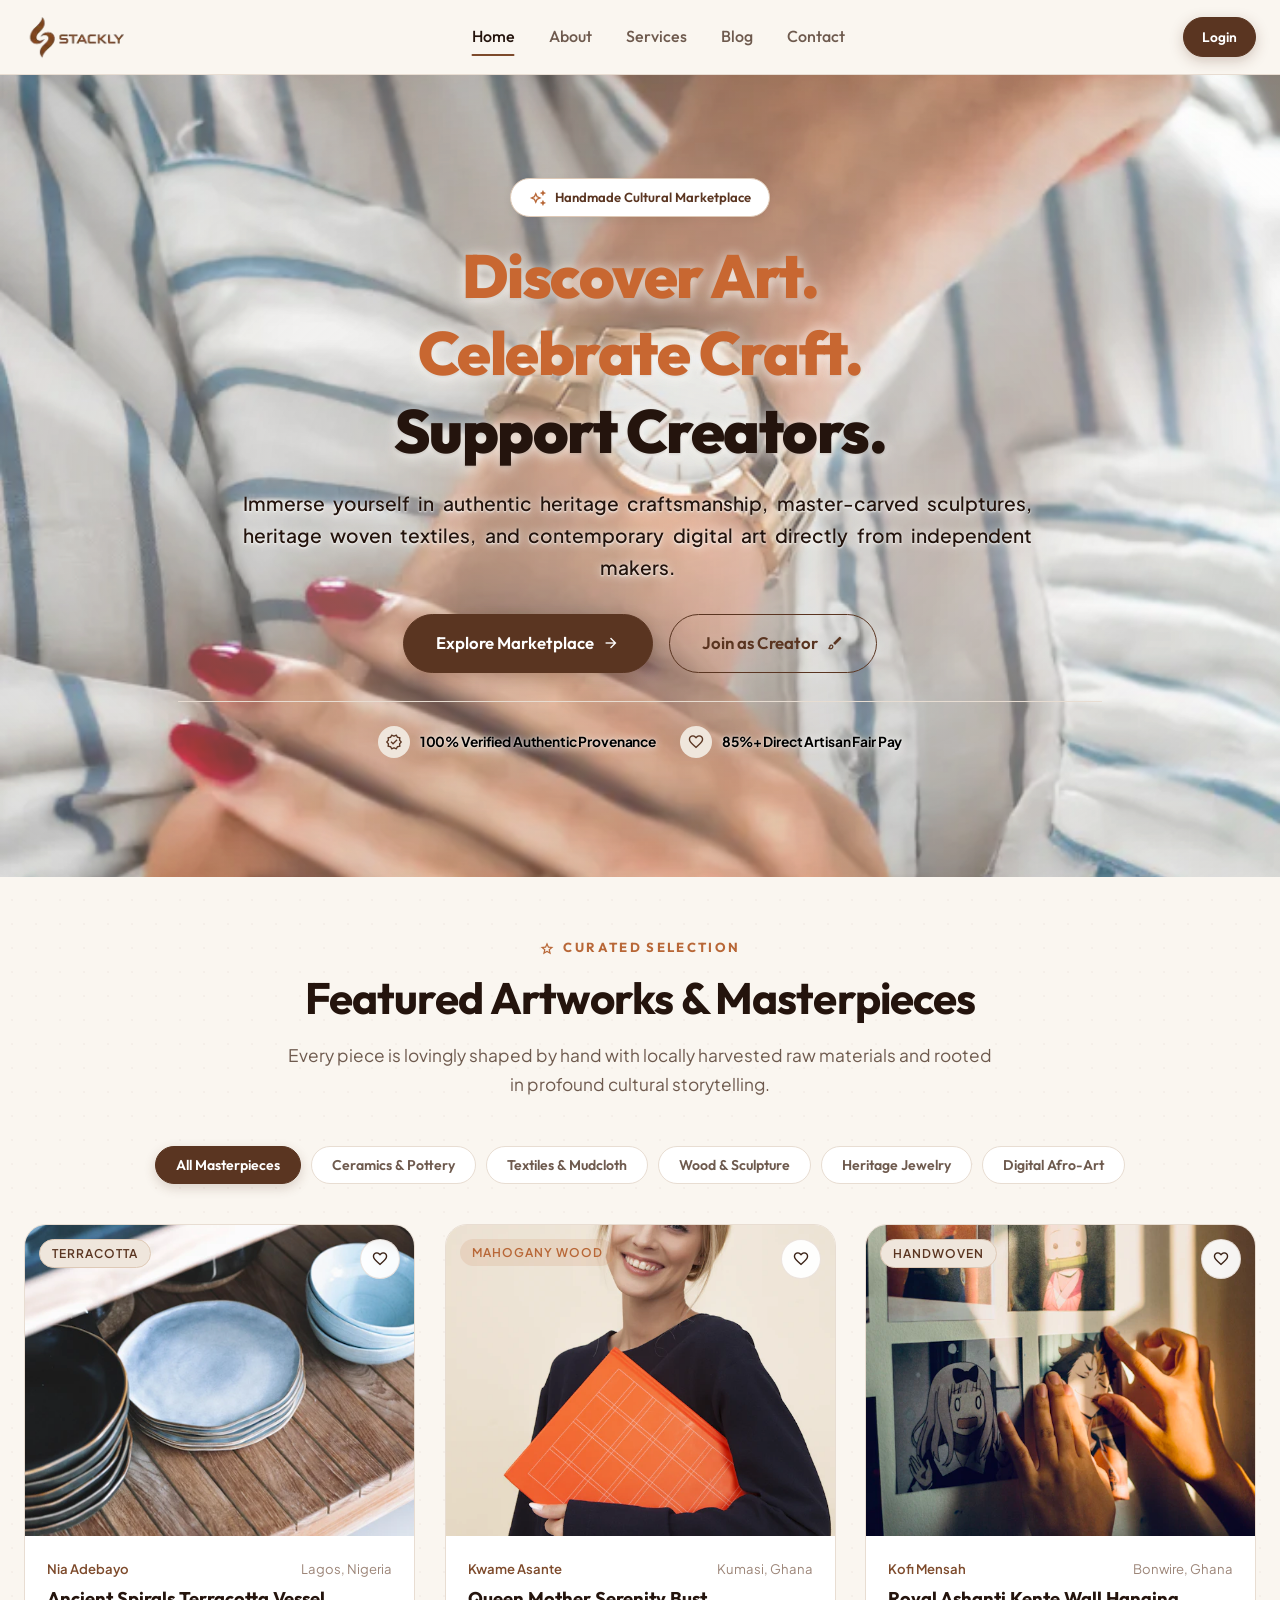
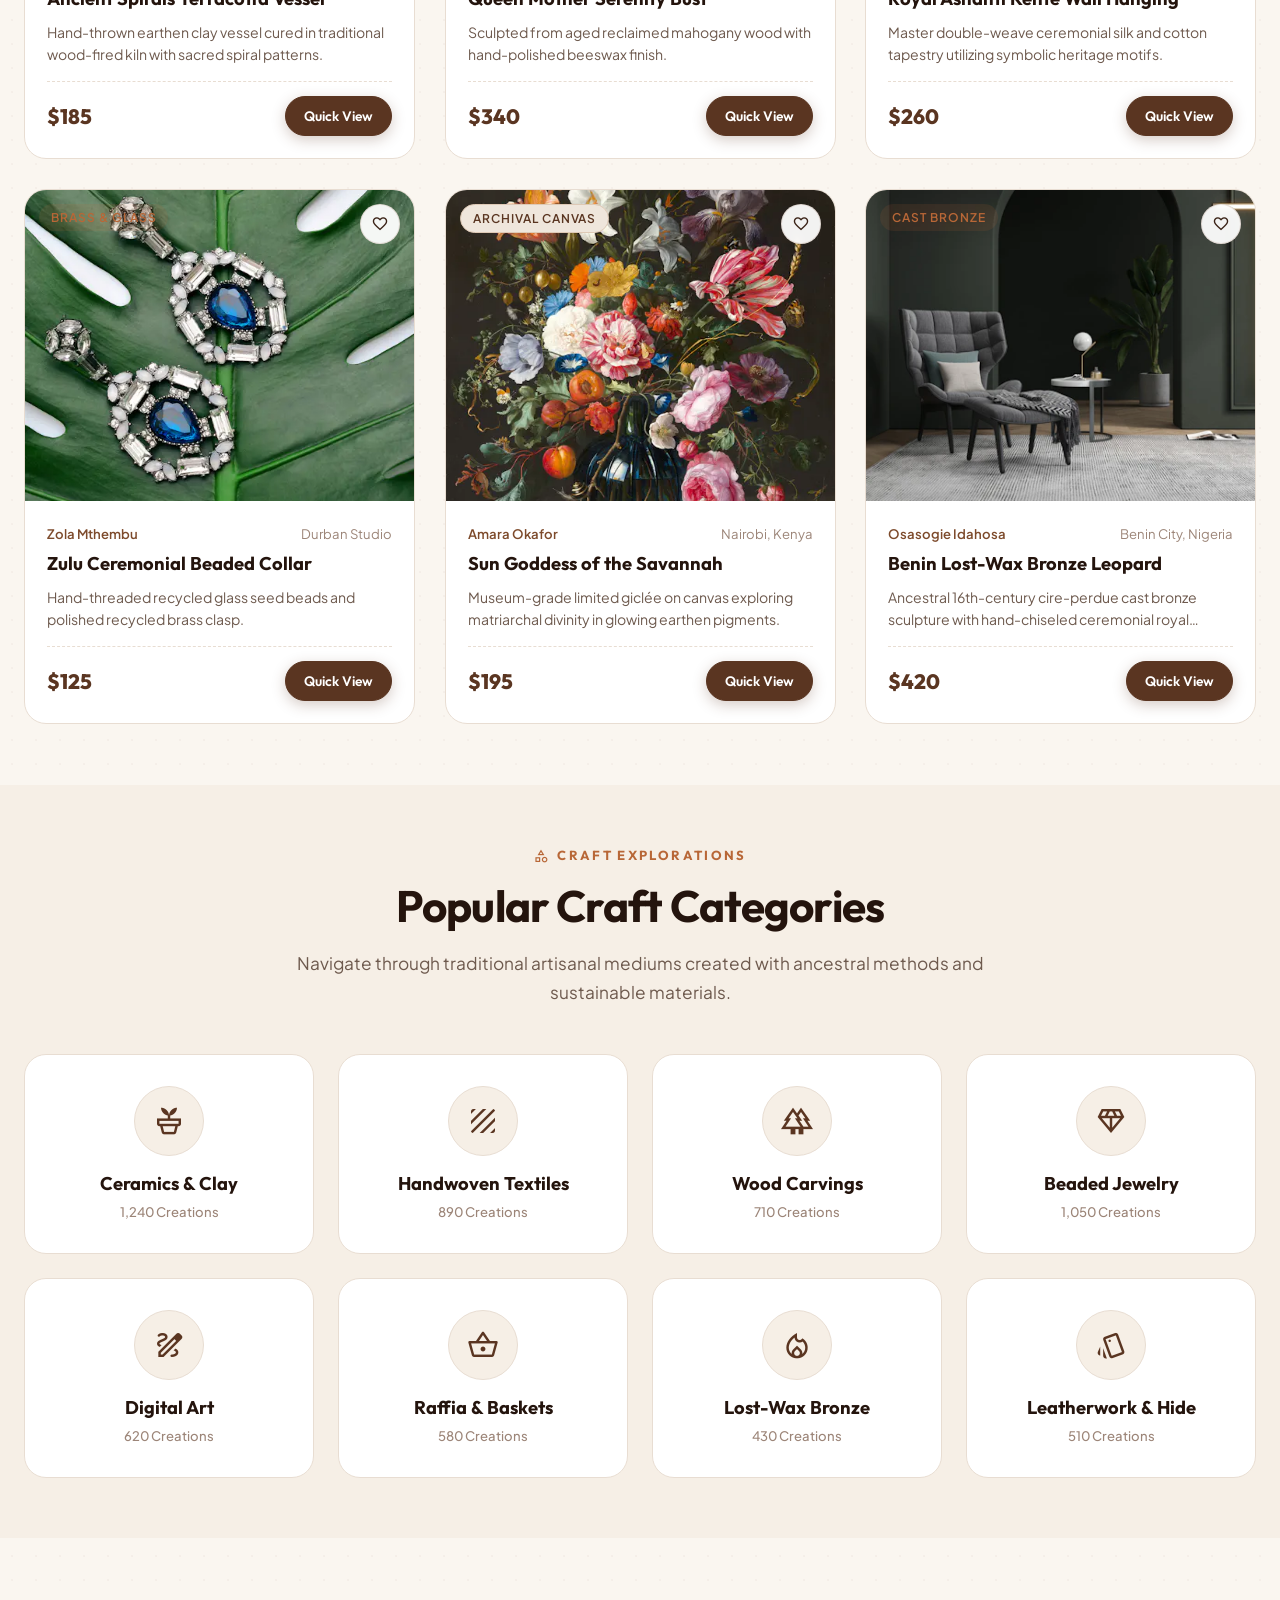
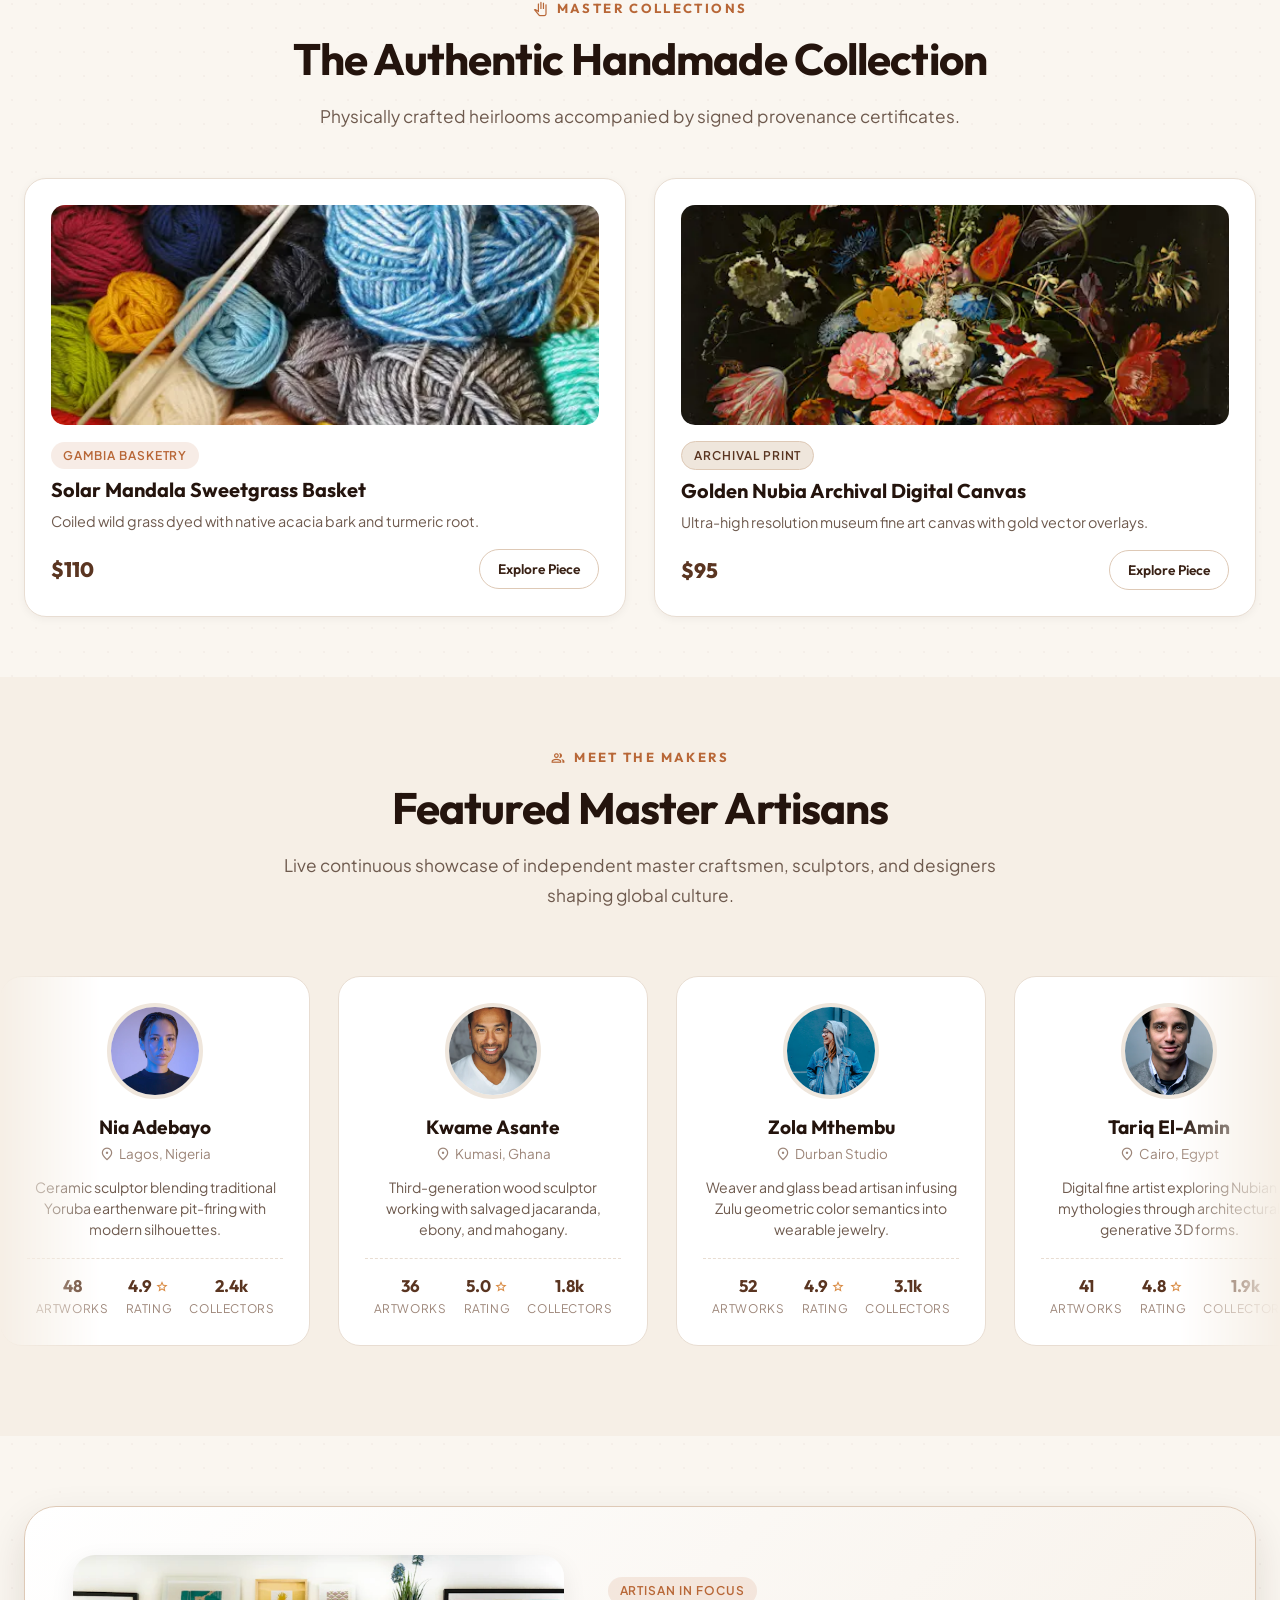
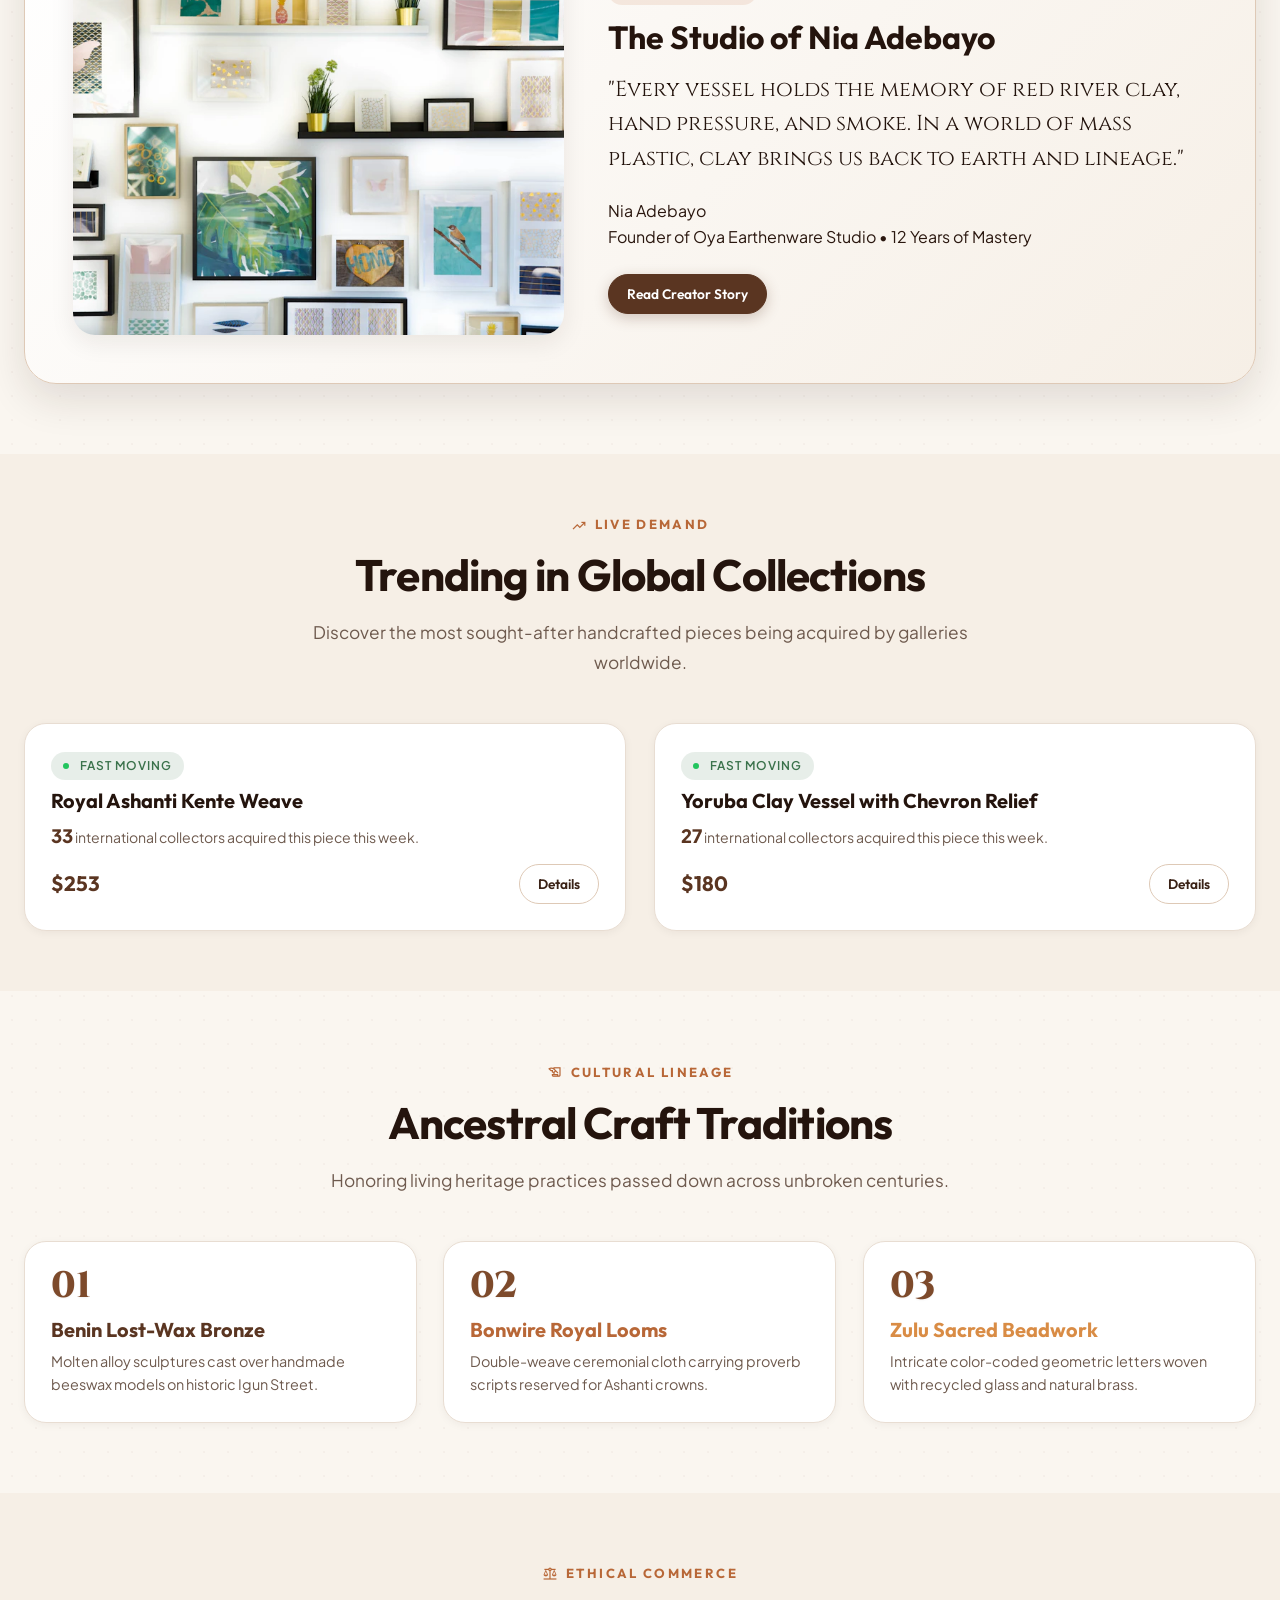
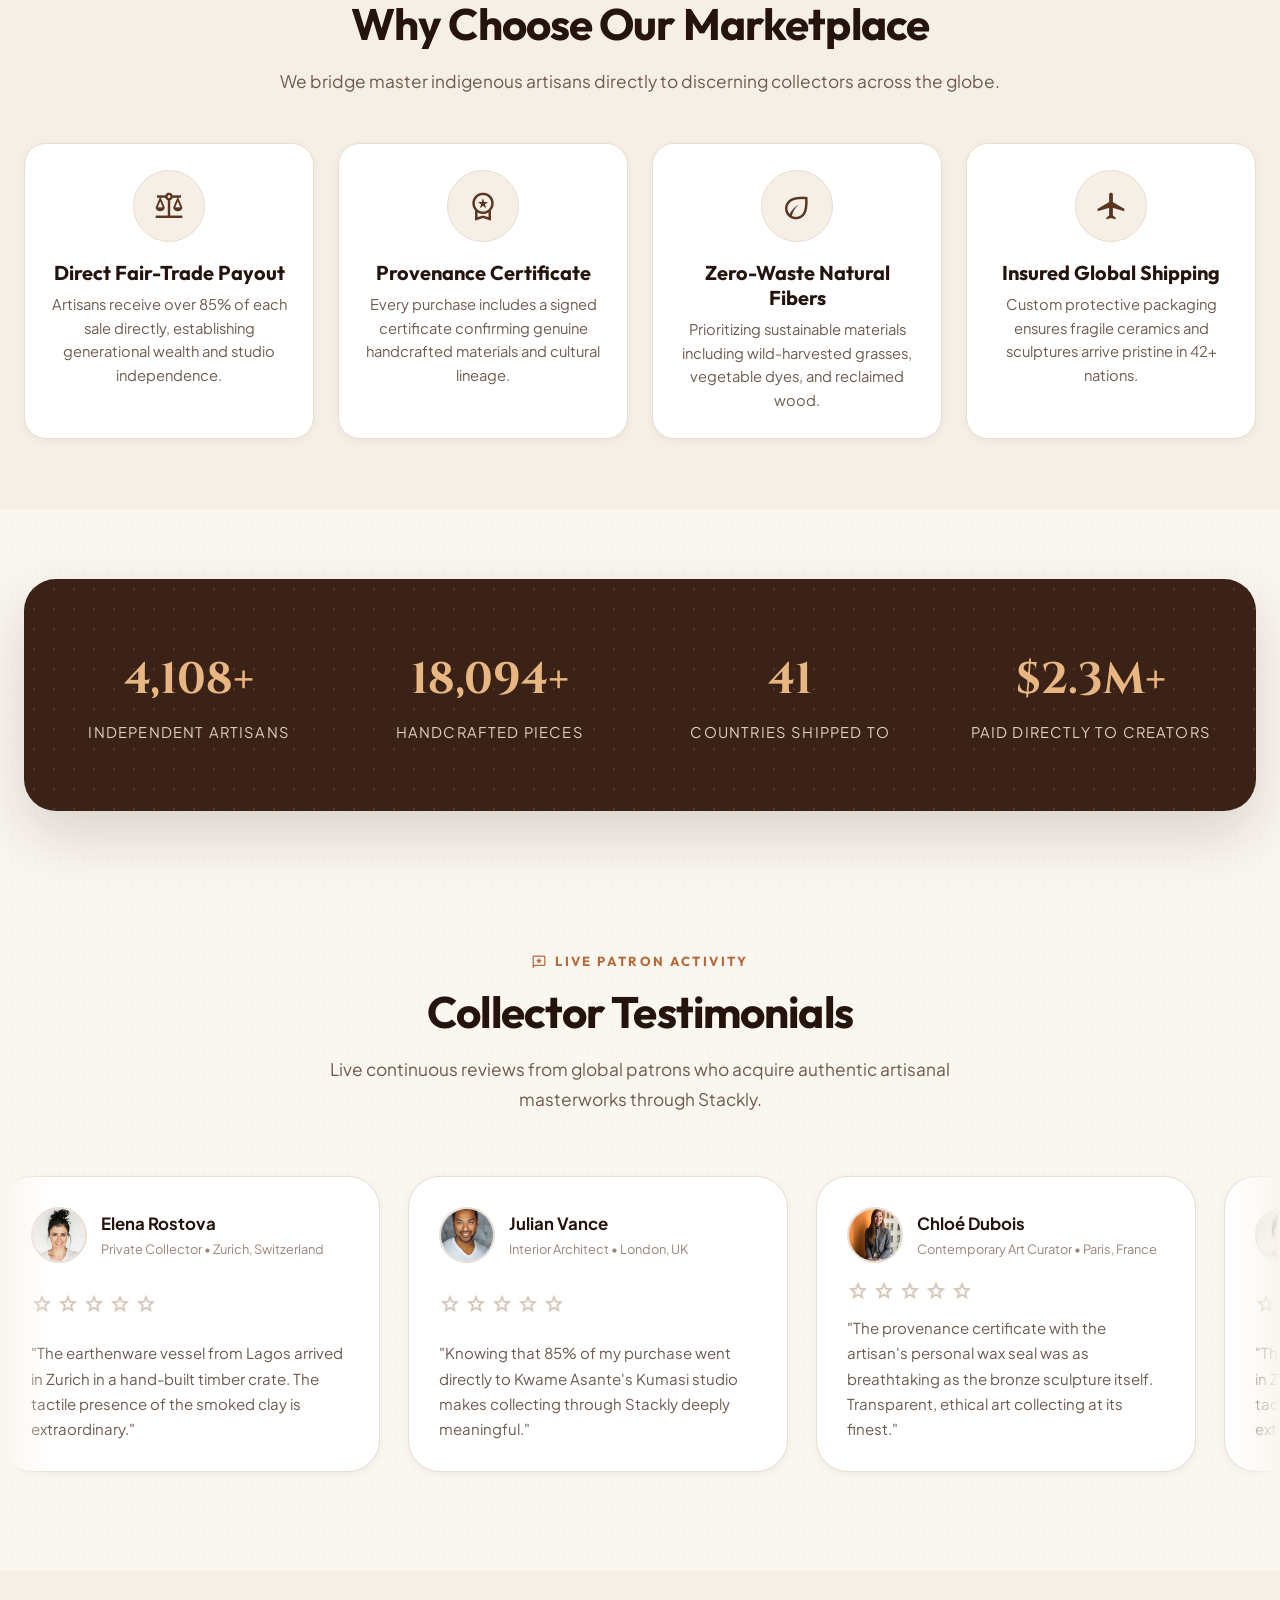
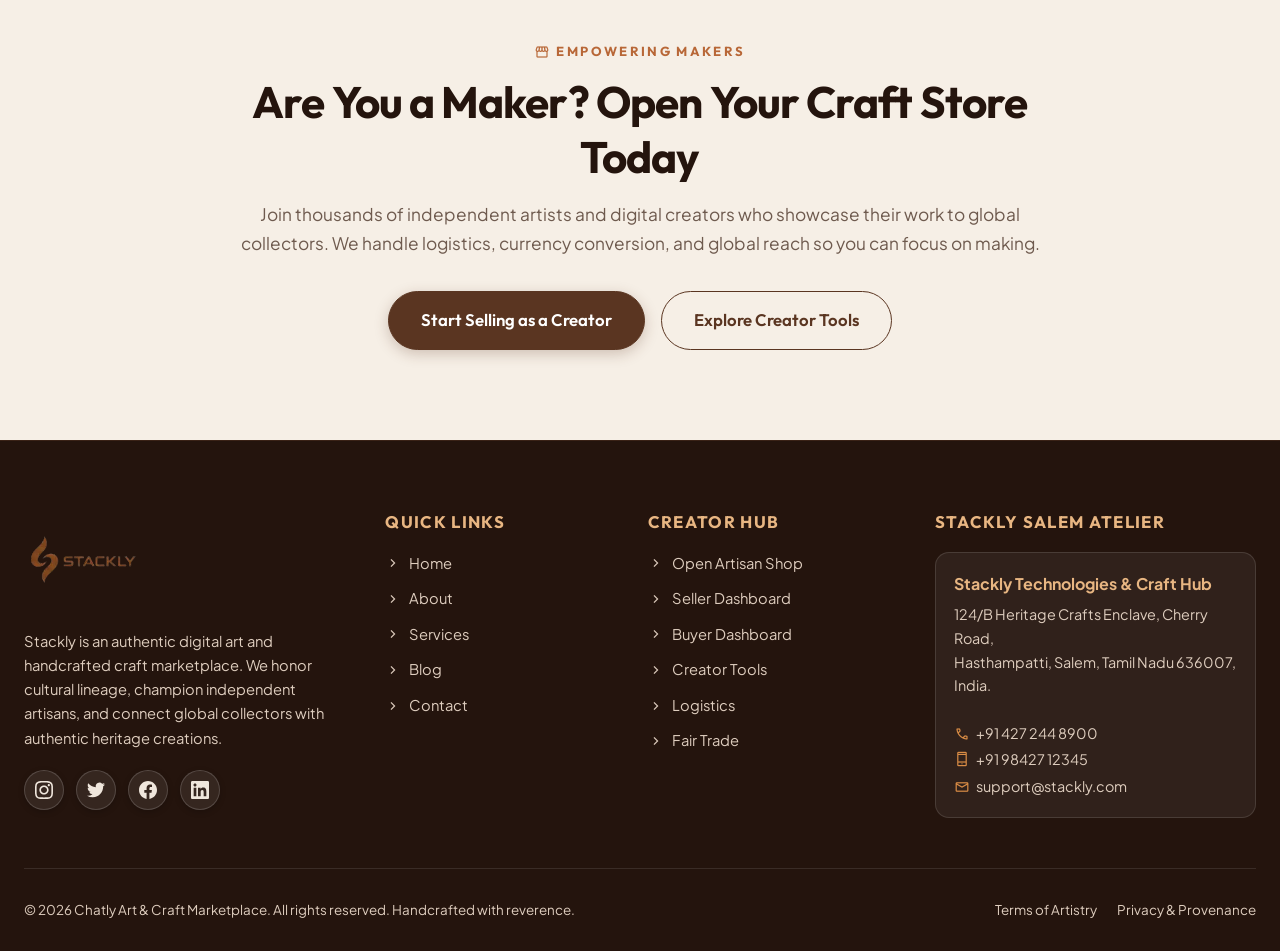
==== commit 460f22bc: "refactor: Update branding from Chatly to Stackly across multiple files - Changed title and descripti" ====
--- a/index.html
+++ b/index.html
@@ -3,10 +3,15 @@
 <head>
   <meta charset="UTF-8">
   <meta name="viewport" content="width=device-width, initial-scale=1.0">
-  <title>Chatly | Premium Art & Craft Marketplace</title>
+  <title>Stackly | Premium Art & Craft Marketplace</title>
   <meta name="description" content="Discover authentic handcrafted artworks, traditional crafts, sculpted treasures, handwoven textiles, and digital creator collections.">
   <link rel="stylesheet" href="css/style.css">
   <link rel="stylesheet" href="https://fonts.googleapis.com/css2?family=Material+Symbols+Outlined:opsz,wght,FILL,GRAD@20..48,100..700,0..1,-50..200" />
+  <script>
+    if (sessionStorage.getItem('skip_artisan_preloader') === 'true') {
+      document.documentElement.classList.add('no-preloader');
+    }
+  </script>
 </head>
 <body class="craft-texture">
 
@@ -787,7 +792,7 @@
         <div class="section-header">
           <span class="section-tag"><span class="material-symbols-outlined" style="font-size:16px;">reviews</span> Live Patron Activity</span>
           <h2 class="section-title">Collector Testimonials</h2>
-          <p class="section-subtitle">Live continuous reviews from global patrons who acquire authentic artisanal masterworks through Chatly.</p>
+          <p class="section-subtitle">Live continuous reviews from global patrons who acquire authentic artisanal masterworks through Stackly.</p>
         </div>
       </div>
 
@@ -832,7 +837,7 @@
               <span class="material-symbols-outlined star-icon">star</span>
             </div>
             <p class="testimonial-quote">
-              "Knowing that 85% of my purchase went directly to Kwame Asante's Kumasi studio makes collecting through Chatly deeply meaningful."
+              "Knowing that 85% of my purchase went directly to Kwame Asante's Kumasi studio makes collecting through Stackly deeply meaningful."
             </p>
           </div>
 
@@ -894,7 +899,7 @@
               <span class="material-symbols-outlined star-icon">star</span>
             </div>
             <p class="testimonial-quote">
-              "Knowing that 85% of my purchase went directly to Kwame Asante's Kumasi studio makes collecting through Chatly deeply meaningful."
+              "Knowing that 85% of my purchase went directly to Kwame Asante's Kumasi studio makes collecting through Stackly deeply meaningful."
             </p>
           </div>
 
@@ -983,11 +988,33 @@
       <div class="footer-grid">
         <div>
           <a href="index.html" class="brand-logo-link footer-logo-link">
-            <img src="assets/stacklylogo_18.webp" alt="Chatly Logo" class="footer-brand-logo">
+            <img src="assets/stacklylogo_18.webp" alt="Stackly Logo" class="footer-brand-logo">
           </a>
           <p class="footer-desc">
-            Chatly is an authentic digital art and handcrafted craft marketplace. We honor cultural lineage, champion independent artisans, and connect global collectors with authentic heritage creations.
+            Stackly is an authentic digital art and handcrafted craft marketplace. We honor cultural lineage, champion independent artisans, and connect global collectors with authentic heritage creations.
           </p>
+          <div class="footer-social-links" aria-label="Social media links">
+            <a href="404.html" class="footer-social-icon" title="Instagram" aria-label="Instagram" onclick="window.location.href='404.html'">
+              <svg viewBox="0 0 24 24" width="18" height="18" fill="currentColor" aria-hidden="true">
+                <path d="M12 2.163c3.204 0 3.584.012 4.85.07 3.252.148 4.771 1.691 4.919 4.919.058 1.265.069 1.645.069 4.849 0 3.205-.012 3.584-.069 4.849-.149 3.225-1.664 4.771-4.919 4.919-1.266.058-1.644.07-4.85.07-3.204 0-3.584-.012-4.849-.07-3.26-.149-4.771-1.699-4.919-4.92-.058-1.265-.07-1.644-.07-4.849 0-3.204.013-3.583.07-4.849.149-3.227 1.664-4.771 4.919-4.919 1.266-.057 1.645-.069 4.849-.069zm0-2.163c-3.259 0-3.667.014-4.947.072-4.358.2-6.78 2.618-6.98 6.98-.059 1.281-.073 1.689-.073 4.948 0 3.259.014 3.668.072 4.948.2 4.358 2.618 6.78 6.98 6.98 1.281.058 1.689.072 4.948.072 3.259 0 3.668-.014 4.948-.072 4.354-.2 6.782-2.618 6.979-6.98.059-1.28.073-1.689.073-4.948 0-3.259-.014-3.667-.072-4.947-.196-4.354-2.617-6.78-6.979-6.98-1.281-.059-1.69-.073-4.949-.073zm0 5.838c-3.403 0-6.162 2.759-6.162 6.162s2.759 6.163 6.162 6.163 6.162-2.759 6.162-6.163c0-3.403-2.759-6.162-6.162-6.162zm0 10.162c-2.209 0-4-1.79-4-4 0-2.209 1.791-4 4-4s4 1.791 4 4c0 2.21-1.791 4-4 4zm6.406-11.845c-.796 0-1.441.645-1.441 1.44s.645 1.44 1.441 1.44c.795 0 1.439-.645 1.439-1.44s-.644-1.44-1.439-1.44z"/>
+              </svg>
+            </a>
+            <a href="404.html" class="footer-social-icon" title="Twitter" aria-label="Twitter" onclick="window.location.href='404.html'">
+              <svg viewBox="0 0 24 24" width="18" height="18" fill="currentColor" aria-hidden="true">
+                <path d="M23.953 4.57a10 10 0 01-2.825.775 4.958 4.958 0 002.163-2.723c-.951.555-2.005.959-3.127 1.184a4.92 4.92 0 00-8.384 4.482C7.69 8.095 4.067 6.13 1.64 3.162a4.822 4.822 0 00-.666 2.475c0 1.71.87 3.213 2.188 4.096a4.904 4.904 0 01-2.228-.616v.06a4.923 4.923 0 003.946 4.827 4.996 4.996 0 01-2.212.085 4.936 4.936 0 004.604 3.417 9.867 9.867 0 01-6.102 2.105c-.39 0-.779-.023-1.17-.067a13.995 13.995 0 007.557 2.209c9.053 0 13.998-7.496 13.998-13.985 0-.21 0-.42-.015-.63A9.936 9.936 0 0024 4.59z"/>
+              </svg>
+            </a>
+            <a href="404.html" class="footer-social-icon" title="Facebook" aria-label="Facebook" onclick="window.location.href='404.html'">
+              <svg viewBox="0 0 24 24" width="18" height="18" fill="currentColor" aria-hidden="true">
+                <path d="M24 12.073c0-6.627-5.373-12-12-12s-12 5.373-12 12c0 5.99 4.388 10.954 10.125 11.854v-8.385H7.078v-3.47h3.047V9.43c0-3.007 1.792-4.669 4.533-4.669 1.312 0 2.686.235 2.686.235v2.953H15.83c-1.491 0-1.956.925-1.956 1.874v2.25h3.328l-.532 3.47h-2.796v8.385C19.612 23.027 24 18.062 24 12.073z"/>
+              </svg>
+            </a>
+            <a href="404.html" class="footer-social-icon" title="LinkedIn" aria-label="LinkedIn" onclick="window.location.href='404.html'">
+              <svg viewBox="0 0 24 24" width="18" height="18" fill="currentColor" aria-hidden="true">
+                <path d="M20.447 20.452h-3.554v-5.569c0-1.328-.027-3.037-1.852-3.037-1.853 0-2.136 1.445-2.136 2.939v5.667H9.351V9h3.414v1.561h.046c.477-.9 1.637-1.85 3.37-1.85 3.601 0 4.267 2.37 4.267 5.455v6.286zM5.337 7.433c-1.144 0-2.063-.926-2.063-2.065 0-1.138.92-2.063 2.063-2.063 1.14 0 2.064.925 2.064 2.063 0 1.139-.925 2.065-2.064 2.065zm1.782 13.019H3.555V9h3.564v11.452zM22.225 0H1.771C.792 0 0 .774 0 1.729v20.542C0 23.227.792 24 1.771 24h20.451C23.2 24 24 23.227 24 22.271V1.729C24 .774 23.2 0 22.222 0h.003z"/>
+              </svg>
+            </a>
+          </div>
         </div>
 
         <!-- Quick Links Column (Navbar headings) -->
@@ -1022,9 +1049,13 @@
             <strong>Stackly Technologies & Craft Hub</strong>
             124/B Heritage Crafts Enclave, Cherry Road,<br>
             Hasthampatti, Salem, Tamil Nadu 636007, India.<br><br>
+            <div style="display:flex; align-items:center; gap:6px; margin-bottom:2px;">
+              <span class="material-symbols-outlined" style="font-size:16px; color:var(--c-ochre); flex-shrink:0;">call</span>
+              <span style="white-space:nowrap;">+91 427 244 8900</span>
+            </div>
             <div style="display:flex; align-items:center; gap:6px; margin-bottom:4px;">
-              <span class="material-symbols-outlined" style="font-size:16px; color:var(--c-ochre);">call</span>
-              <span>+91 427 244 8900 / +91 98427 12345</span>
+              <span class="material-symbols-outlined" style="font-size:16px; color:var(--c-ochre); flex-shrink:0;">phone_iphone</span>
+              <span style="white-space:nowrap;">+91 98427 12345</span>
             </div>
             <div style="display:flex; align-items:center; gap:6px;">
               <span class="material-symbols-outlined" style="font-size:16px; color:var(--c-ochre);">mail</span>
--- a/css/style.css
+++ b/css/style.css
@@ -215,6 +215,15 @@
 /* ==========================================================================
    4. UNIQUE ART & CRAFT PRELOADER (Full-Screen Drawing Animation)
    ========================================================================== */
+/* Skip Preloader on Refresh / Logo Navigation */
+.no-preloader #artisan-preloader,
+.no-preloader .artisan-preloader {
+  display: none !important;
+  opacity: 0 !important;
+  visibility: hidden !important;
+  pointer-events: none !important;
+}
+
 .artisan-preloader {
   position: fixed;
   top: 0;
@@ -6664,8 +6673,16 @@
 
   .anim-contact-left,
   .anim-contact-right {
-    opacity: 0 !important;
-    transform: translateY(22px) !important;
+    opacity: 1 !important;
+    transform: none !important;
+    visibility: visible !important;
+    animation: none !important;
+  }
+
+  .contact-info-card .info-item,
+  .form-card {
+    opacity: 1 !important;
+    visibility: visible !important;
   }
 }
 
@@ -6705,34 +6722,122 @@
   box-shadow: var(--shadow-sm);
 }
 
+.contact-card-title {
+  font-size: 1.55rem;
+  font-weight: 700;
+  margin-bottom: 24px;
+  color: var(--c-deep-brown);
+  line-height: 1.3;
+}
+
 .info-item {
   display: flex;
   gap: 18px;
-  margin-bottom: 26px;
+  margin-bottom: 24px;
+  align-items: flex-start;
 }
 
 .info-icon {
   width: 48px;
   height: 48px;
   border-radius: 50%;
-  background-color: var(--c-beige-light);
+  background-color: var(--c-cream-soft, #FAF6F0);
+  border: 1px solid var(--c-border-subtle);
   display: flex;
   align-items: center;
   justify-content: center;
   color: var(--c-warm-brown);
   flex-shrink: 0;
+  margin-top: 2px;
+}
+
+.info-body {
+  flex: 1;
+  min-width: 0;
 }
 
 .info-title {
-  font-size: 1rem;
+  font-size: 1.05rem;
   font-weight: 700;
-  margin-bottom: 4px;
+  color: var(--c-deep-brown);
+  margin-bottom: 6px;
+}
+
+.info-entries {
+  display: flex;
+  flex-direction: column;
+  gap: 13px;
+}
+
+.info-entry {
+  display: flex;
+  flex-direction: column;
+  gap: 3px;
+}
+
+.info-entry-label {
+  font-size: 0.74rem;
+  font-weight: 700;
+  text-transform: uppercase;
+  letter-spacing: 0.06em;
+  color: var(--c-warm-brown);
+  line-height: 1.3;
+}
+
+.info-entry-val {
+  font-size: 0.92rem;
+  color: var(--c-deep-brown);
+  line-height: 1.45;
+  word-break: normal;
+  overflow-wrap: break-word;
+}
+
+.info-entry-val.info-link,
+a.info-entry-val {
+  color: var(--c-warm-brown);
+  font-weight: 600;
+  text-decoration: none;
+  transition: color var(--trans-fast), transform var(--trans-fast);
+  display: inline-block;
+  width: fit-content;
+}
+
+.info-entry-val.info-link:hover,
+a.info-entry-val:hover {
+  color: var(--c-terracotta);
+  text-decoration: underline;
+}
+
+.info-entry-val.phone-val {
+  white-space: nowrap;
 }
 
 .info-text {
   font-size: 0.92rem;
   color: var(--c-text-muted);
   line-height: 1.5;
+}
+
+.contact-social-chip {
+  display: inline-flex;
+  align-items: center;
+  gap: 6px;
+  padding: 6px 14px;
+  border-radius: 9999px;
+  background: var(--c-cream-soft, #FAF6F0);
+  border: 1px solid var(--c-border-subtle);
+  color: var(--c-warm-brown);
+  font-size: 0.85rem;
+  font-weight: 600;
+  text-decoration: none;
+  transition: all 0.2s ease;
+}
+
+.contact-social-chip:hover {
+  background: var(--c-terracotta);
+  border-color: var(--c-terracotta);
+  color: #FFFFFF;
+  transform: translateY(-2px);
 }
 
 .form-card {
@@ -6800,6 +6905,221 @@
 .password-input-wrap:has(.form-control.is-invalid) + .form-error-msg,
 .password-input-wrap + .form-error-msg.show-error {
   display: block;
+}
+
+/* ==========================================================================
+   CUSTOM ARTISAN DROPDOWN COMPONENT (NO NATIVE HTML DROPDOWN)
+   ========================================================================== */
+.custom-select-wrapper {
+  position: relative;
+  width: 100%;
+  user-select: none;
+}
+
+/* Hidden native select keeps form submission and accessibility intact */
+.custom-select-native {
+  position: absolute !important;
+  opacity: 0 !important;
+  pointer-events: none !important;
+  width: 1px !important;
+  height: 1px !important;
+  margin: -1px !important;
+  clip: rect(0, 0, 0, 0) !important;
+  overflow: hidden !important;
+}
+
+/* Custom Dropdown Trigger */
+.custom-select-trigger {
+  width: 100%;
+  padding: 13px 18px;
+  border-radius: var(--radius-md);
+  border: 1.5px solid var(--c-border-strong);
+  background-color: var(--c-cream-pure);
+  color: var(--c-deep-brown);
+  font-family: var(--font-body);
+  font-size: 0.95rem;
+  font-weight: 550;
+  display: flex;
+  align-items: center;
+  justify-content: space-between;
+  cursor: pointer;
+  text-align: left;
+  outline: none;
+  transition: all var(--trans-fast);
+  box-sizing: border-box;
+}
+
+.custom-select-trigger:hover {
+  border-color: var(--c-warm-brown);
+  background-color: var(--c-white);
+}
+
+.custom-select-trigger:focus,
+.custom-select-wrapper.open .custom-select-trigger {
+  border-color: var(--c-warm-brown);
+  box-shadow: 0 0 0 3px rgba(90, 53, 33, 0.14);
+  background-color: var(--c-white);
+}
+
+/* Validation States */
+.custom-select-wrapper.is-invalid .custom-select-trigger,
+.custom-select-wrapper:has(.custom-select-native.is-invalid) .custom-select-trigger {
+  border-color: var(--c-danger) !important;
+  border-bottom: 2.5px solid var(--c-danger) !important;
+  background-color: #FFF8F7 !important;
+}
+
+.custom-select-wrapper.is-valid .custom-select-trigger,
+.custom-select-wrapper:has(.custom-select-native.is-valid) .custom-select-trigger {
+  border-color: var(--c-success) !important;
+}
+
+.custom-select-wrapper.is-invalid ~ .form-error-msg,
+.custom-select-wrapper:has(.custom-select-native.is-invalid) ~ .form-error-msg,
+.form-group:has(.custom-select-wrapper.is-invalid) .form-error-msg {
+  display: block !important;
+}
+
+/* Trigger Label Text */
+.custom-select-text {
+  flex-grow: 1;
+  white-space: nowrap;
+  overflow: hidden;
+  text-overflow: ellipsis;
+  padding-right: 12px;
+}
+
+.custom-select-text.is-placeholder {
+  color: var(--c-text-muted);
+  font-weight: 450;
+}
+
+/* Arrow Icon with Smooth Rotation */
+.custom-select-arrow {
+  font-size: 22px;
+  color: var(--c-text-muted);
+  transition: transform 0.28s cubic-bezier(0.16, 1, 0.3, 1), color var(--trans-fast);
+  flex-shrink: 0;
+}
+
+.custom-select-wrapper:hover .custom-select-arrow,
+.custom-select-wrapper.open .custom-select-arrow {
+  color: var(--c-warm-brown);
+}
+
+.custom-select-wrapper.open .custom-select-arrow {
+  transform: rotate(180deg);
+}
+
+/* Custom Dropdown Menu */
+.custom-select-menu {
+  position: absolute;
+  top: calc(100% + 6px);
+  left: 0;
+  right: 0;
+  background-color: var(--c-white);
+  border: 1.5px solid var(--c-border-strong);
+  border-radius: var(--radius-md);
+  box-shadow: 0 14px 40px rgba(36, 20, 13, 0.16);
+  z-index: 1050;
+  max-height: 270px;
+  overflow-y: auto;
+  opacity: 0;
+  visibility: hidden;
+  transform: translateY(-8px) scale(0.99);
+  transition: opacity 0.22s cubic-bezier(0.16, 1, 0.3, 1),
+              transform 0.22s cubic-bezier(0.16, 1, 0.3, 1),
+              visibility 0.22s;
+  padding: 6px;
+  box-sizing: border-box;
+}
+
+.custom-select-menu::-webkit-scrollbar {
+  width: 5px;
+}
+
+.custom-select-menu::-webkit-scrollbar-thumb {
+  background: var(--c-border-strong);
+  border-radius: 4px;
+}
+
+.custom-select-wrapper.open .custom-select-menu {
+  opacity: 1;
+  visibility: visible;
+  transform: translateY(0) scale(1);
+}
+
+/* Custom Option Item */
+.custom-select-option {
+  display: flex;
+  align-items: center;
+  gap: 12px;
+  padding: 11px 14px;
+  border-radius: var(--radius-sm);
+  color: var(--c-deep-brown);
+  font-family: var(--font-body);
+  font-size: 0.92rem;
+  font-weight: 500;
+  cursor: pointer;
+  transition: all 0.14s ease;
+  user-select: none;
+}
+
+.custom-select-option .opt-icon {
+  font-size: 19px;
+  color: var(--c-warm-brown);
+  flex-shrink: 0;
+  transition: transform 0.2s ease;
+}
+
+.custom-select-option:hover {
+  background-color: var(--c-cream-soft);
+  color: var(--c-warm-brown);
+  padding-left: 18px;
+}
+
+.custom-select-option:hover .opt-icon {
+  transform: scale(1.15);
+}
+
+.custom-select-option.is-placeholder {
+  color: var(--c-text-muted);
+  font-style: italic;
+  font-size: 0.88rem;
+  border-bottom: 1px dashed var(--c-border-subtle);
+  margin-bottom: 4px;
+  padding-bottom: 8px;
+}
+
+.custom-select-option.is-placeholder:hover {
+  background-color: transparent;
+  color: var(--c-text-muted);
+  padding-left: 14px;
+}
+
+.custom-select-option.selected {
+  background-color: rgba(125, 74, 43, 0.1);
+  color: var(--c-warm-brown);
+  font-weight: 700;
+}
+
+.custom-select-option.selected::after {
+  content: "check";
+  font-family: 'Material Symbols Outlined';
+  font-size: 18px;
+  margin-left: auto;
+  color: var(--c-warm-brown);
+  font-weight: bold;
+}
+
+/* Specific Modal Adjustments */
+.artisan-modal .custom-select-trigger {
+  padding: 12px 16px;
+  font-size: 0.92rem;
+}
+
+.artisan-modal .modal-row-grid .form-group {
+  position: relative;
 }
 
 .faq-accordion {
@@ -6951,17 +7271,29 @@
 
 .auth-image-title {
   font-family: var(--font-serif);
-  font-size: clamp(1.6rem, 2.2vw, 2.1rem);
+  font-size: clamp(1.35rem, 1.9vw, 1.75rem);
   font-weight: 700;
   color: var(--c-white);
-  line-height: 1.25;
-  margin-bottom: 10px;
+  line-height: 1.3;
+  margin-bottom: 14px;
 }
 
 .auth-image-quote {
-  font-size: 0.9rem;
+  font-family: var(--font-body);
+  font-size: 0.88rem;
+  font-style: italic;
   color: var(--c-beige-light);
-  line-height: 1.6;
+  line-height: 1.65;
+  margin-bottom: 6px;
+  opacity: 0.92;
+}
+
+.auth-image-quote-author {
+  font-family: var(--font-body);
+  font-size: 0.78rem;
+  font-weight: 600;
+  color: var(--c-ochre-light);
+  letter-spacing: 0.04em;
   margin-bottom: 18px;
 }
 
@@ -8009,6 +8341,117 @@
   margin-top: 2px;
 }
 
+.tracking-step-content {
+  display: flex;
+  flex-direction: column;
+  align-items: center;
+  text-align: center;
+}
+
+/* Responsive Mobile Tracking Layout */
+@media (max-width: 640px) {
+  .card-artisan.tracking-shipment-card {
+    padding: 18px 16px !important;
+  }
+
+  .tracking-shipment-header {
+    flex-direction: column !important;
+    align-items: stretch !important;
+    gap: 14px !important;
+  }
+
+  .tracking-shipment-pricing {
+    text-align: left !important;
+    display: flex !important;
+    justify-content: space-between !important;
+    align-items: center !important;
+    flex-wrap: wrap !important;
+    gap: 6px 12px !important;
+    padding: 11px 14px !important;
+    background: rgba(184, 103, 55, 0.06) !important;
+    border: 1px solid var(--c-border-subtle) !important;
+    border-radius: var(--radius-sm) !important;
+    width: 100% !important;
+  }
+
+  .tracking-price-val {
+    margin-bottom: 0 !important;
+  }
+
+  .tracking-stepper {
+    flex-direction: column !important;
+    align-items: flex-start !important;
+    margin: 22px 0 10px 4px !important;
+    padding: 0 !important;
+    position: relative !important;
+  }
+
+  .tracking-stepper-line {
+    top: 18px !important;
+    bottom: 24px !important;
+    left: 17px !important;
+    right: auto !important;
+    width: 3px !important;
+    height: auto !important;
+  }
+
+  .tracking-stepper-fill {
+    width: 100% !important;
+    height: 0% !important;
+    background: linear-gradient(180deg, var(--c-success) 0%, var(--c-terracotta) 60%, var(--c-ochre) 100%) !important;
+    animation: loadTrackingFillMobile 2.4s cubic-bezier(0.4, 0, 0.2, 1) forwards !important;
+  }
+
+  @keyframes loadTrackingFillMobile {
+    0% { height: 0%; }
+    30% { height: 33%; }
+    65% { height: 66%; }
+    100% { height: 75%; }
+  }
+
+  .tracking-step {
+    flex-direction: row !important;
+    align-items: flex-start !important;
+    text-align: left !important;
+    gap: 14px !important;
+    position: relative !important;
+    width: 100% !important;
+    padding-bottom: 22px !important;
+    z-index: 2 !important;
+  }
+
+  .tracking-step:last-child {
+    padding-bottom: 4px !important;
+  }
+
+  .tracking-step-dot {
+    margin-bottom: 0 !important;
+    flex-shrink: 0 !important;
+    width: 36px !important;
+    height: 36px !important;
+  }
+
+  .tracking-step-content {
+    display: flex !important;
+    flex-direction: column !important;
+    align-items: flex-start !important;
+    text-align: left !important;
+    padding-top: 4px !important;
+  }
+
+  .tracking-step-label {
+    font-size: 0.88rem !important;
+    line-height: 1.3 !important;
+  }
+
+  .tracking-step-sub {
+    font-size: 0.78rem !important;
+    margin-top: 3px !important;
+    line-height: 1.35 !important;
+  }
+}
+
+
 /* ==========================================================================
    DASHBOARD CUSTOM ANIMATIONS (CARDS SHUFFLE, SLIDE PAIRS, TRIPLETS & CASCADE)
    ========================================================================== */
@@ -8904,6 +9347,52 @@
   margin-bottom: 20px;
 }
 
+.footer-social-links {
+  display: flex;
+  align-items: center;
+  gap: 12px;
+  margin-top: 18px;
+}
+
+.footer-social-icon {
+  width: 40px;
+  height: 40px;
+  border-radius: 50%;
+  background: rgba(255, 255, 255, 0.08);
+  border: 1px solid rgba(255, 255, 255, 0.16);
+  color: var(--c-beige-light, #FAF6F0);
+  display: inline-flex;
+  align-items: center;
+  justify-content: center;
+  text-decoration: none;
+  transition: all 0.25s cubic-bezier(0.4, 0, 0.2, 1);
+  box-shadow: 0 2px 6px rgba(0, 0, 0, 0.2);
+  cursor: pointer;
+}
+
+.footer-social-icon:hover {
+  background: var(--c-terracotta, #B86737);
+  border-color: var(--c-terracotta, #B86737);
+  color: #FFFFFF;
+  transform: translateY(-3px) scale(1.05);
+  box-shadow: 0 6px 18px rgba(184, 103, 55, 0.4);
+}
+
+.footer-social-icon:active {
+  transform: translateY(-1px) scale(0.98);
+}
+
+.footer-social-icon svg {
+  width: 18px;
+  height: 18px;
+  fill: currentColor;
+  transition: transform 0.25s ease;
+}
+
+.footer-social-icon:hover svg {
+  transform: scale(1.1);
+}
+
 .footer-heading {
   font-family: var(--font-display);
   font-size: 1.05rem;
@@ -9090,7 +9579,9 @@
     width: 100% !important;
     max-width: 100% !important;
     box-sizing: border-box !important;
-    overflow: hidden !important;
+    overflow: visible !important;
+    opacity: 1 !important;
+    visibility: visible !important;
   }
 
   .info-item {
@@ -9108,8 +9599,33 @@
     flex-shrink: 0 !important;
   }
 
+  .contact-card-title {
+    font-size: clamp(1.2rem, 5vw, 1.45rem) !important;
+    margin-bottom: 20px !important;
+  }
+
   .info-title {
     font-size: 0.98rem !important;
+  }
+
+  .info-entries {
+    gap: 13px !important;
+  }
+
+  .info-entry-label {
+    font-size: 0.72rem !important;
+    font-weight: 700 !important;
+    color: var(--c-warm-brown) !important;
+  }
+
+  .info-entry-val {
+    font-size: 0.88rem !important;
+    word-break: normal !important;
+    overflow-wrap: break-word !important;
+  }
+
+  .info-entry-val.phone-val {
+    white-space: nowrap !important;
   }
 
   .info-text {
@@ -9119,9 +9635,11 @@
     max-width: 100% !important;
   }
 
-  .info-text a {
-    word-break: break-all !important;
-    overflow-wrap: anywhere !important;
+  .info-text a,
+  .info-entry-val.info-link,
+  a.info-entry-val {
+    word-break: normal !important;
+    overflow-wrap: break-word !important;
   }
 
   .contact-social-links {
@@ -9506,11 +10024,11 @@
     box-sizing: border-box !important;
   }
 
-  .chart-card,
-  .table-card,
-  .kpi-card,
-  .card-artisan,
-  .form-card {
+  .dashboard-content-area .chart-card,
+  .dashboard-content-area .table-card,
+  .dashboard-content-area .kpi-card,
+  .dashboard-content-area .card-artisan,
+  .dashboard-content-area .form-card {
     width: 100% !important;
     max-width: 100% !important;
     box-sizing: border-box !important;
@@ -9583,6 +10101,125 @@
     max-height: none;
     border-radius: var(--radius-xl);
   }
+
+  /* ==========================================================================
+     COLLECTOR TESTIMONIALS MOBILE FIX (ZERO BLANK CARD, VISIBLE CONTENT)
+     ========================================================================== */
+  .testimonial-live-container {
+    -webkit-mask-image: none !important;
+    mask-image: none !important;
+    overflow: hidden !important;
+    width: 100% !important;
+    max-width: 100vw !important;
+    padding: 12px 0 24px 0 !important;
+    box-sizing: border-box !important;
+    visibility: visible !important;
+    opacity: 1 !important;
+  }
+
+  .testimonial-live-track {
+    display: flex !important;
+    gap: 16px !important;
+    width: max-content !important;
+    animation: testimonialLiveMarquee 30s linear infinite !important;
+    will-change: transform !important;
+    visibility: visible !important;
+    opacity: 1 !important;
+  }
+
+  .testimonial-card,
+  .card-artisan.testimonial-card {
+    width: min(320px, calc(100vw - 44px)) !important;
+    max-width: calc(100vw - 44px) !important;
+    flex: 0 0 min(320px, calc(100vw - 44px)) !important;
+    flex-shrink: 0 !important;
+    background-color: var(--c-white) !important;
+    border-radius: var(--radius-xl) !important;
+    border: 1.5px solid var(--c-border-subtle) !important;
+    padding: 24px 20px !important;
+    display: flex !important;
+    flex-direction: column !important;
+    justify-content: space-between !important;
+    box-shadow: var(--shadow-sm) !important;
+    opacity: 1 !important;
+    visibility: visible !important;
+    transform: none !important;
+    overflow: visible !important;
+    box-sizing: border-box !important;
+    height: auto !important;
+  }
+
+  .testimonial-card .testimonial-header,
+  .card-artisan.testimonial-card .testimonial-header {
+    display: flex !important;
+    align-items: center !important;
+    gap: 12px !important;
+    margin-bottom: 14px !important;
+    opacity: 1 !important;
+    visibility: visible !important;
+  }
+
+  .testimonial-card .testimonial-avatar,
+  .card-artisan.testimonial-card .testimonial-avatar {
+    width: 50px !important;
+    height: 50px !important;
+    min-width: 50px !important;
+    border-radius: 50% !important;
+    object-fit: cover !important;
+    display: block !important;
+    opacity: 1 !important;
+    visibility: visible !important;
+    border: 2px solid var(--c-border-subtle) !important;
+  }
+
+  .testimonial-card .testimonial-author-name,
+  .card-artisan.testimonial-card .testimonial-author-name {
+    font-size: 1rem !important;
+    font-weight: 700 !important;
+    color: var(--c-deep-brown) !important;
+    line-height: 1.3 !important;
+    display: block !important;
+    opacity: 1 !important;
+    visibility: visible !important;
+  }
+
+  .testimonial-card .testimonial-author-role,
+  .card-artisan.testimonial-card .testimonial-author-role {
+    font-size: 0.78rem !important;
+    color: var(--c-text-light) !important;
+    margin-top: 2px !important;
+    display: block !important;
+    opacity: 1 !important;
+    visibility: visible !important;
+  }
+
+  .testimonial-card .testimonial-stars,
+  .card-artisan.testimonial-card .testimonial-stars {
+    display: flex !important;
+    gap: 4px !important;
+    margin-bottom: 12px !important;
+    opacity: 1 !important;
+    visibility: visible !important;
+  }
+
+  .testimonial-card .testimonial-stars .star-icon,
+  .card-artisan.testimonial-card .testimonial-stars .star-icon {
+    font-size: 20px !important;
+    color: #D6C7B8 !important;
+    display: inline-block !important;
+    opacity: 1 !important;
+    visibility: visible !important;
+  }
+
+  .testimonial-card .testimonial-quote,
+  .card-artisan.testimonial-card .testimonial-quote {
+    font-size: 0.9rem !important;
+    line-height: 1.6 !important;
+    color: var(--c-text-muted) !important;
+    display: block !important;
+    opacity: 1 !important;
+    visibility: visible !important;
+  }
 }
 
 /* ==========================================================================
@@ -9621,6 +10258,11 @@
     max-width: 480px !important;
   }
 
+  .footer-social-links {
+    justify-content: center !important;
+    margin-bottom: 24px !important;
+  }
+
   .footer-heading {
     text-align: center !important;
     margin-bottom: 16px !important;
